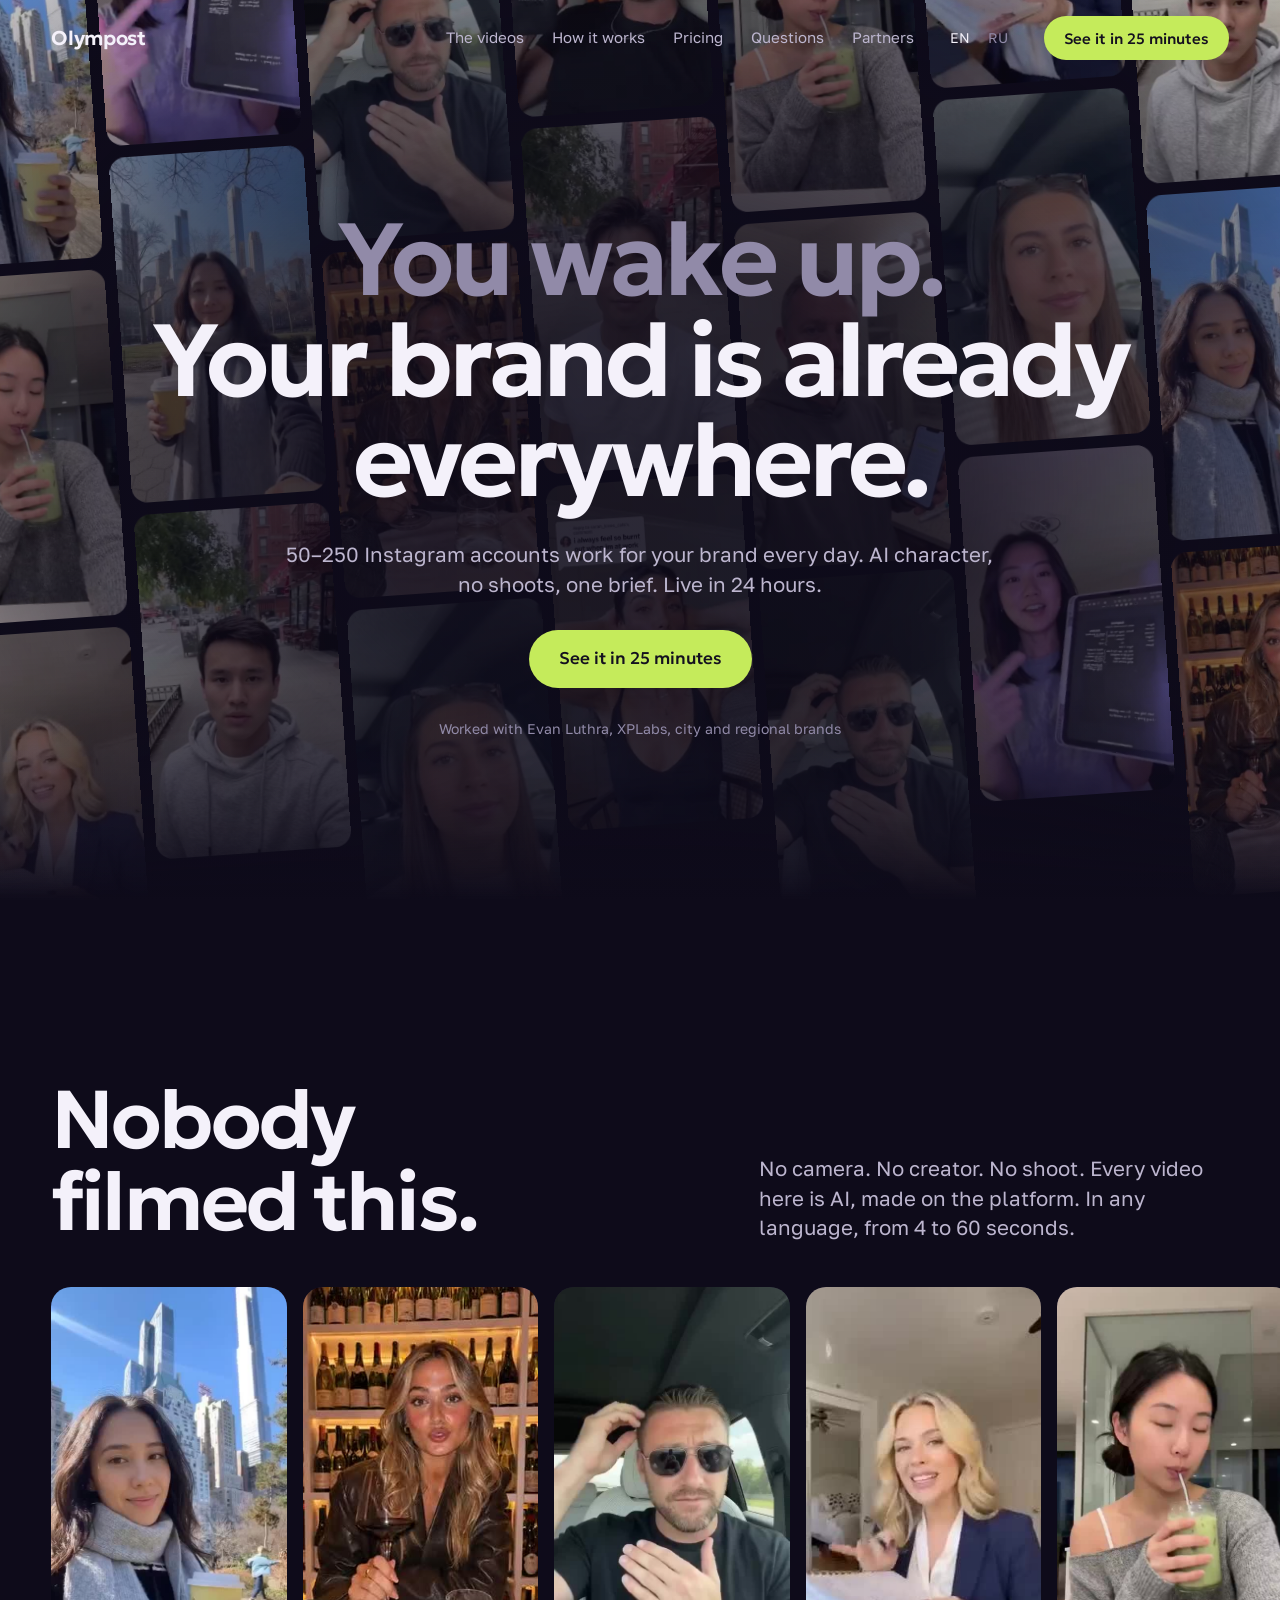
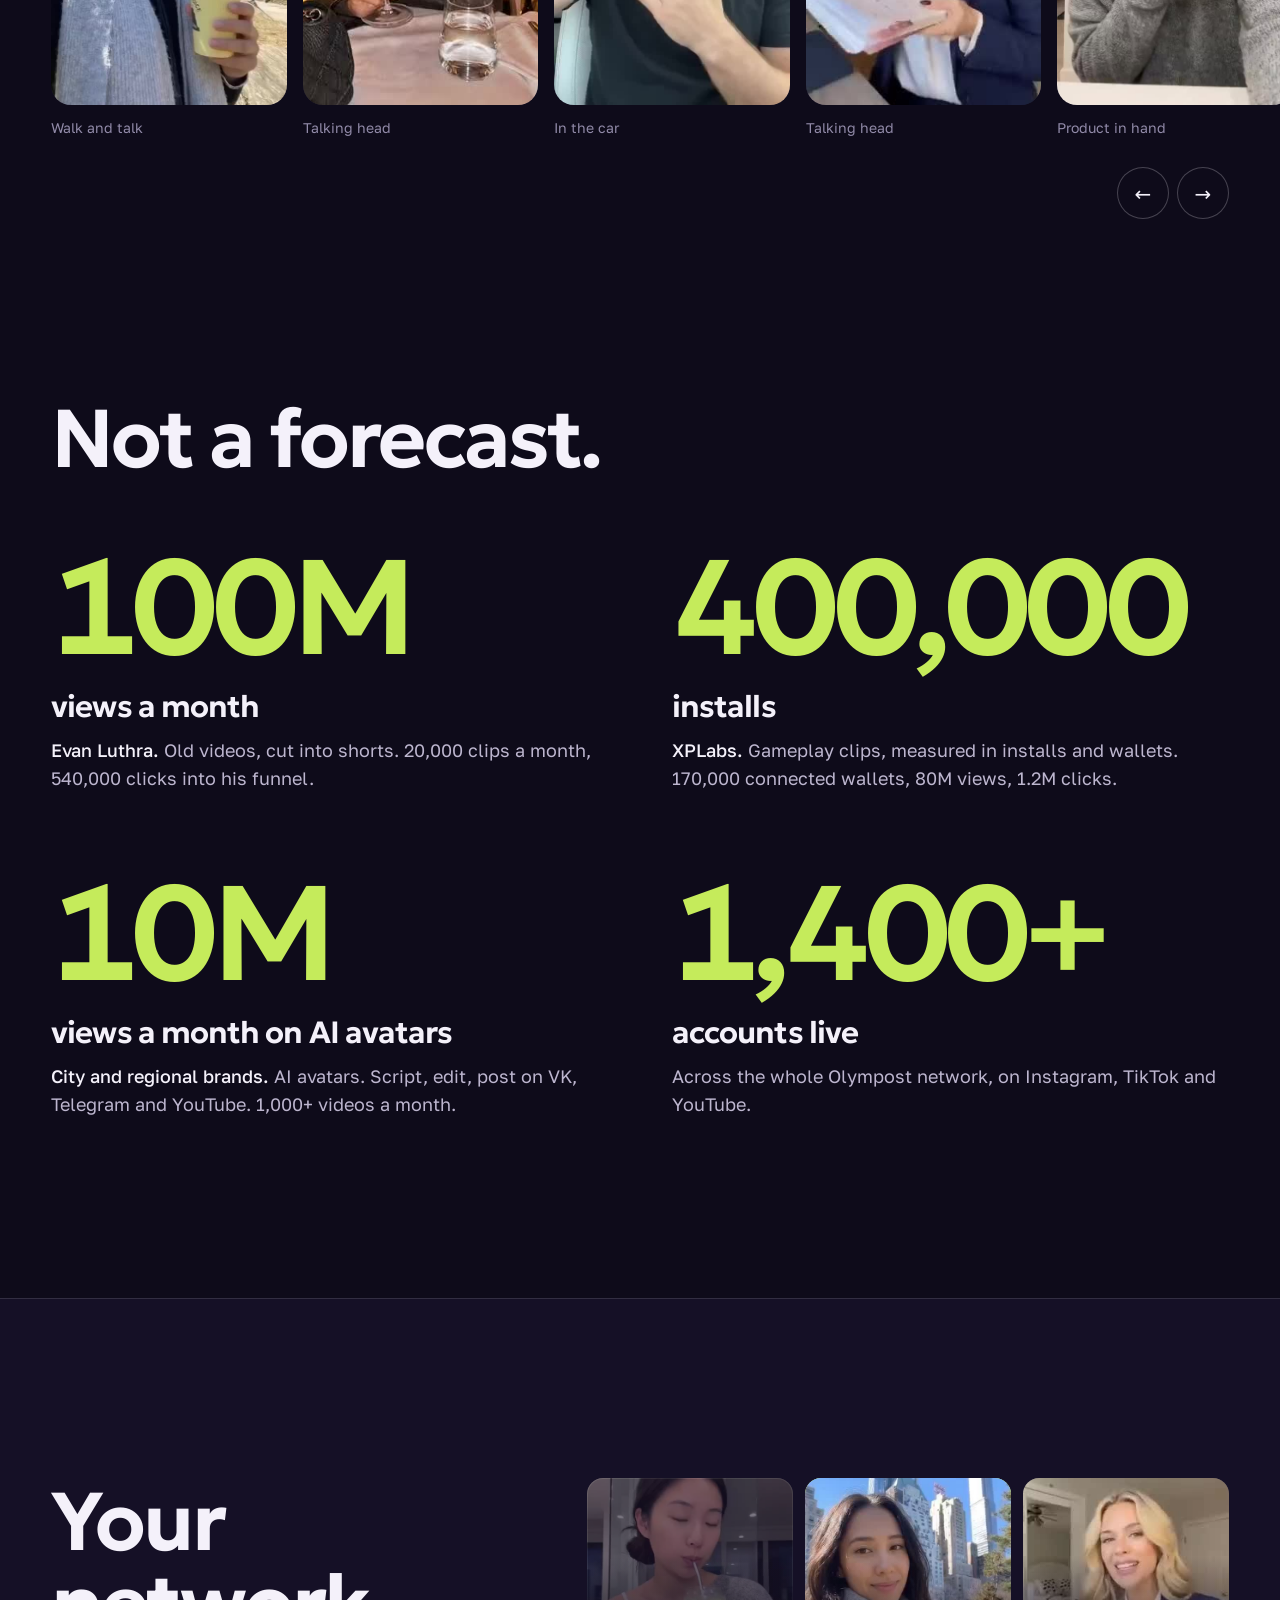
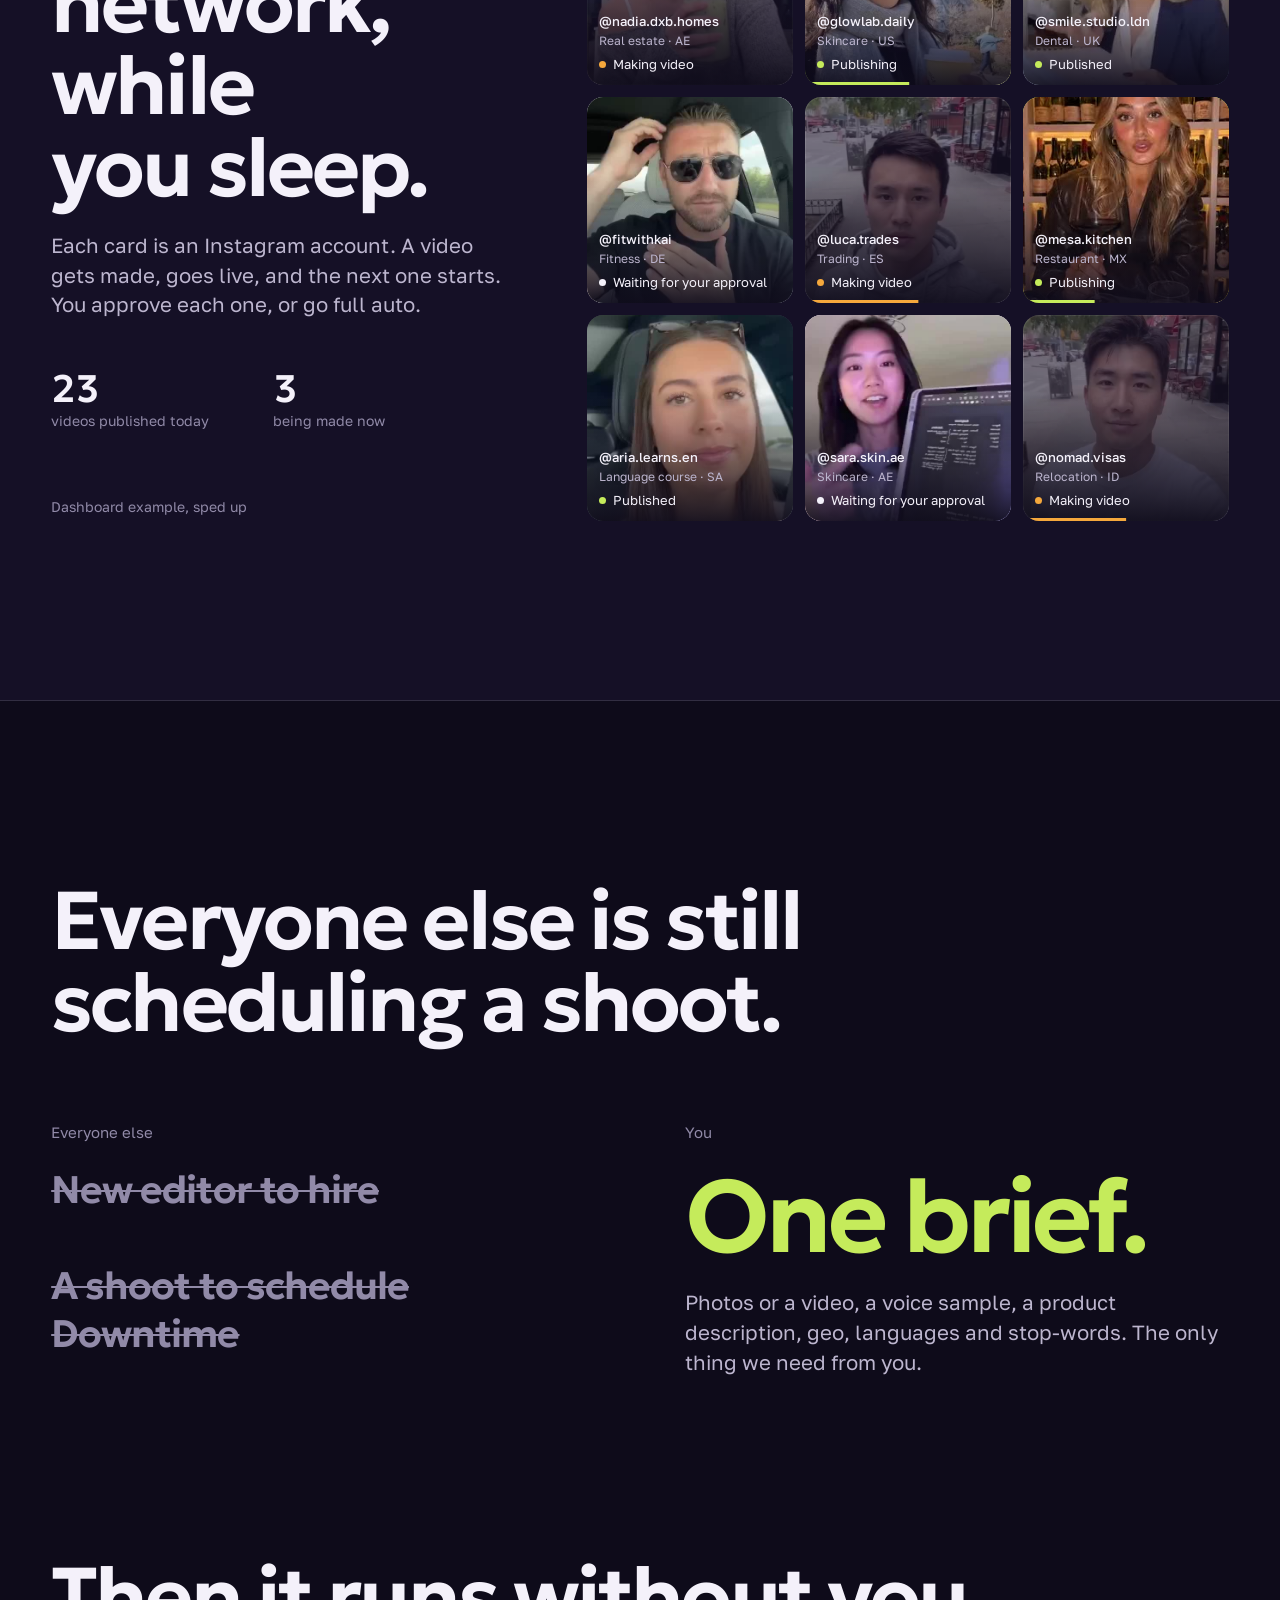
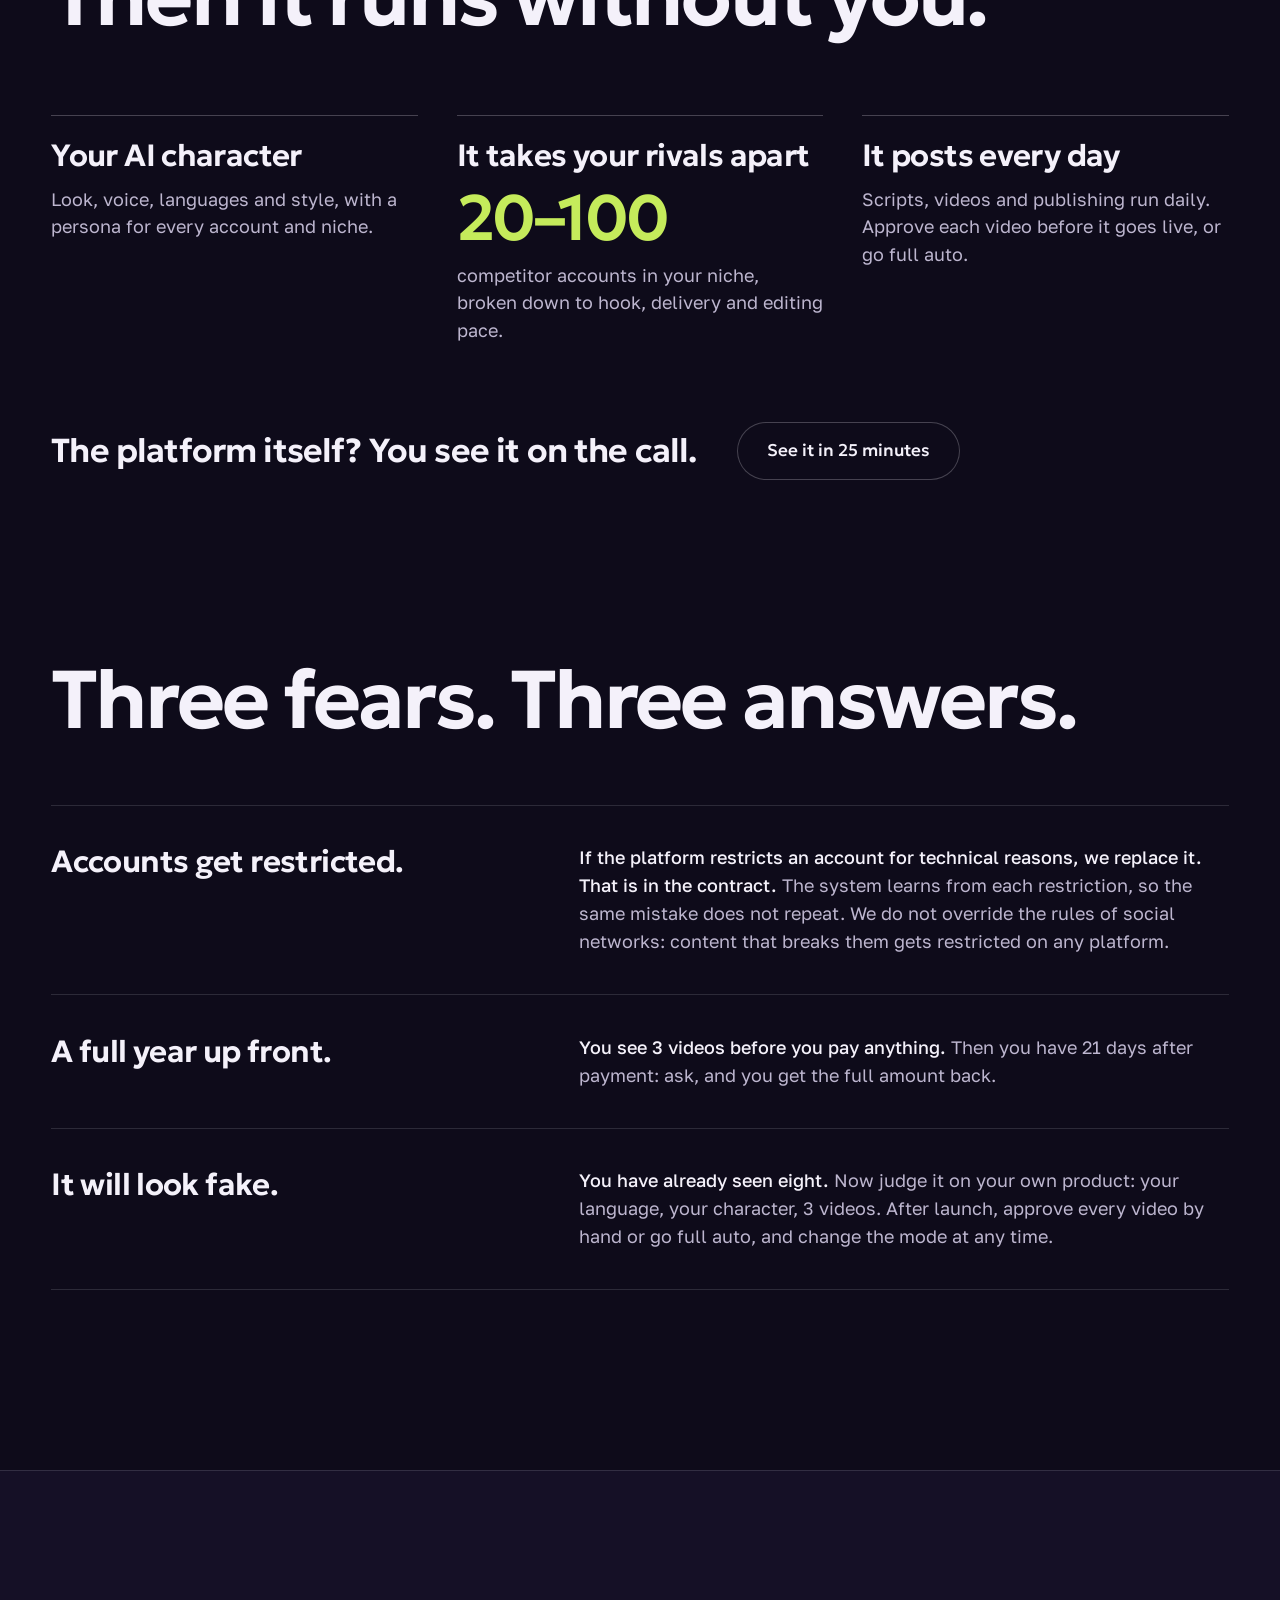
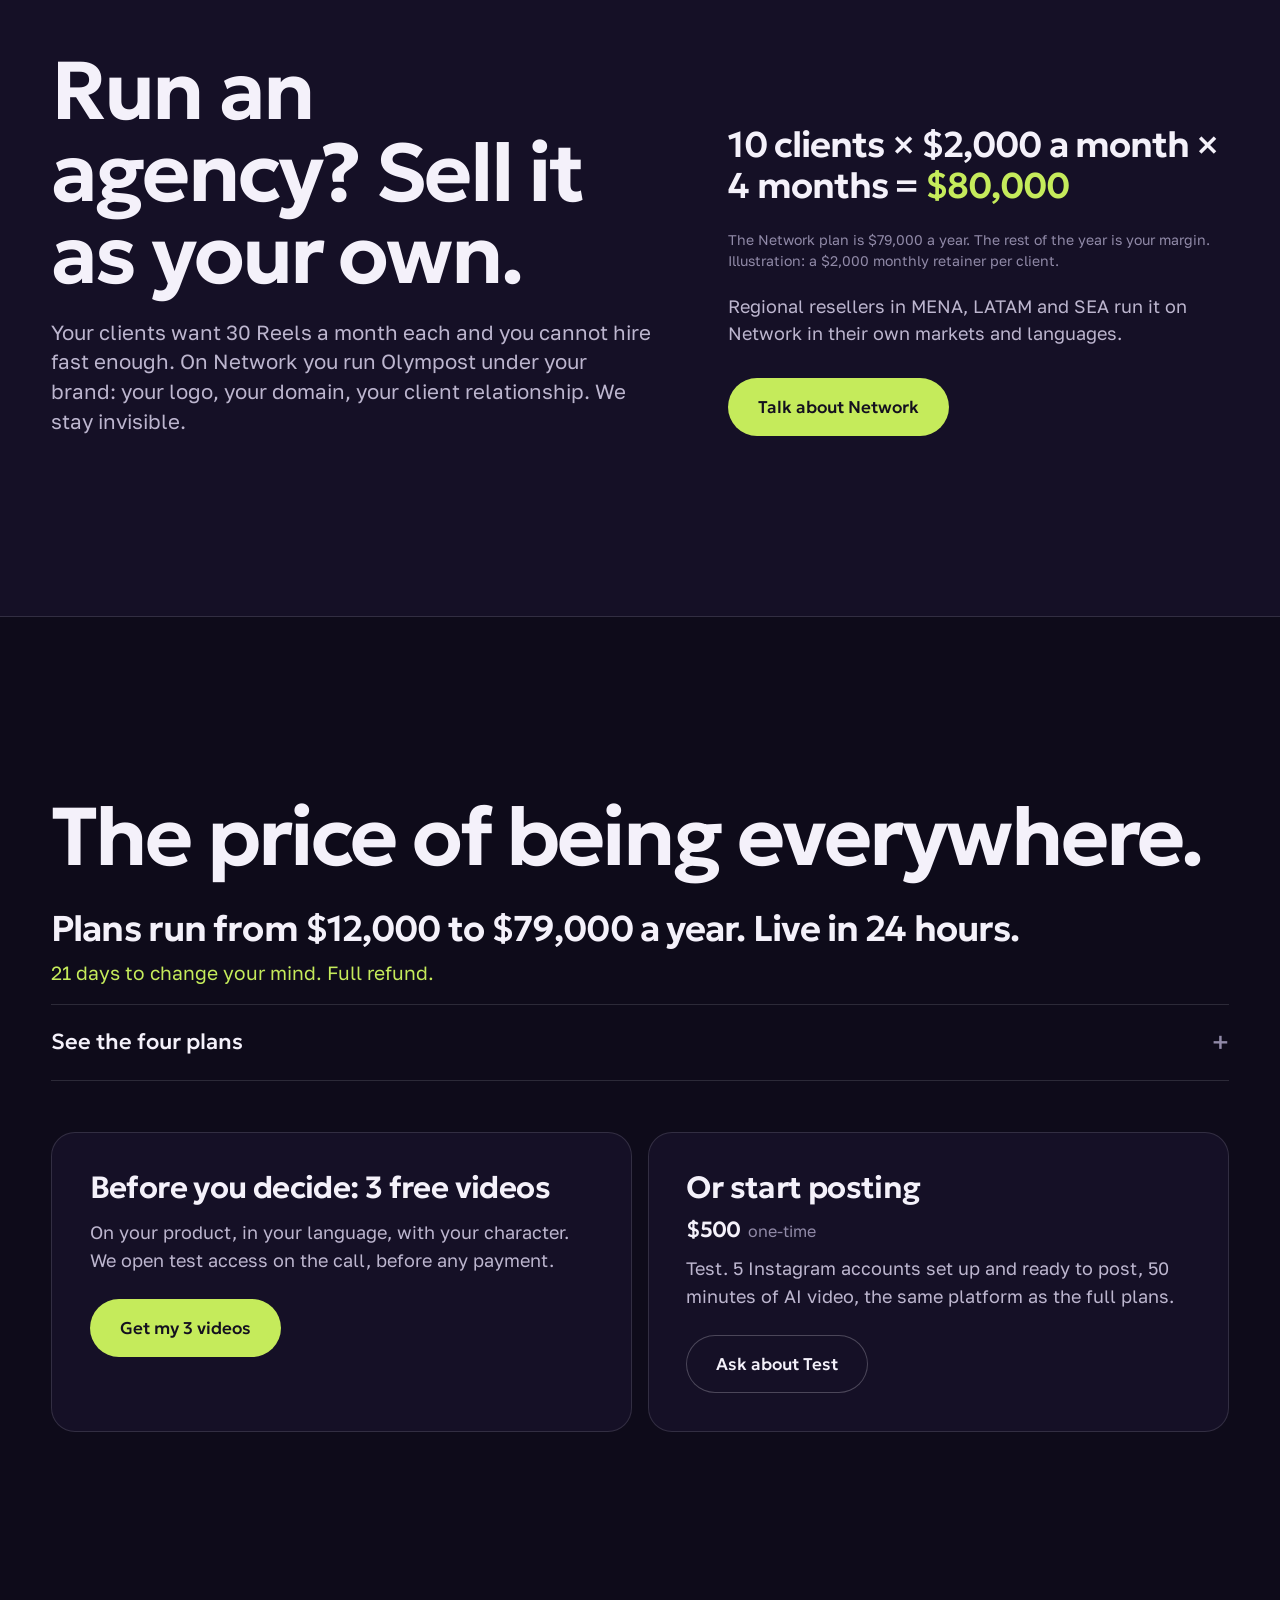
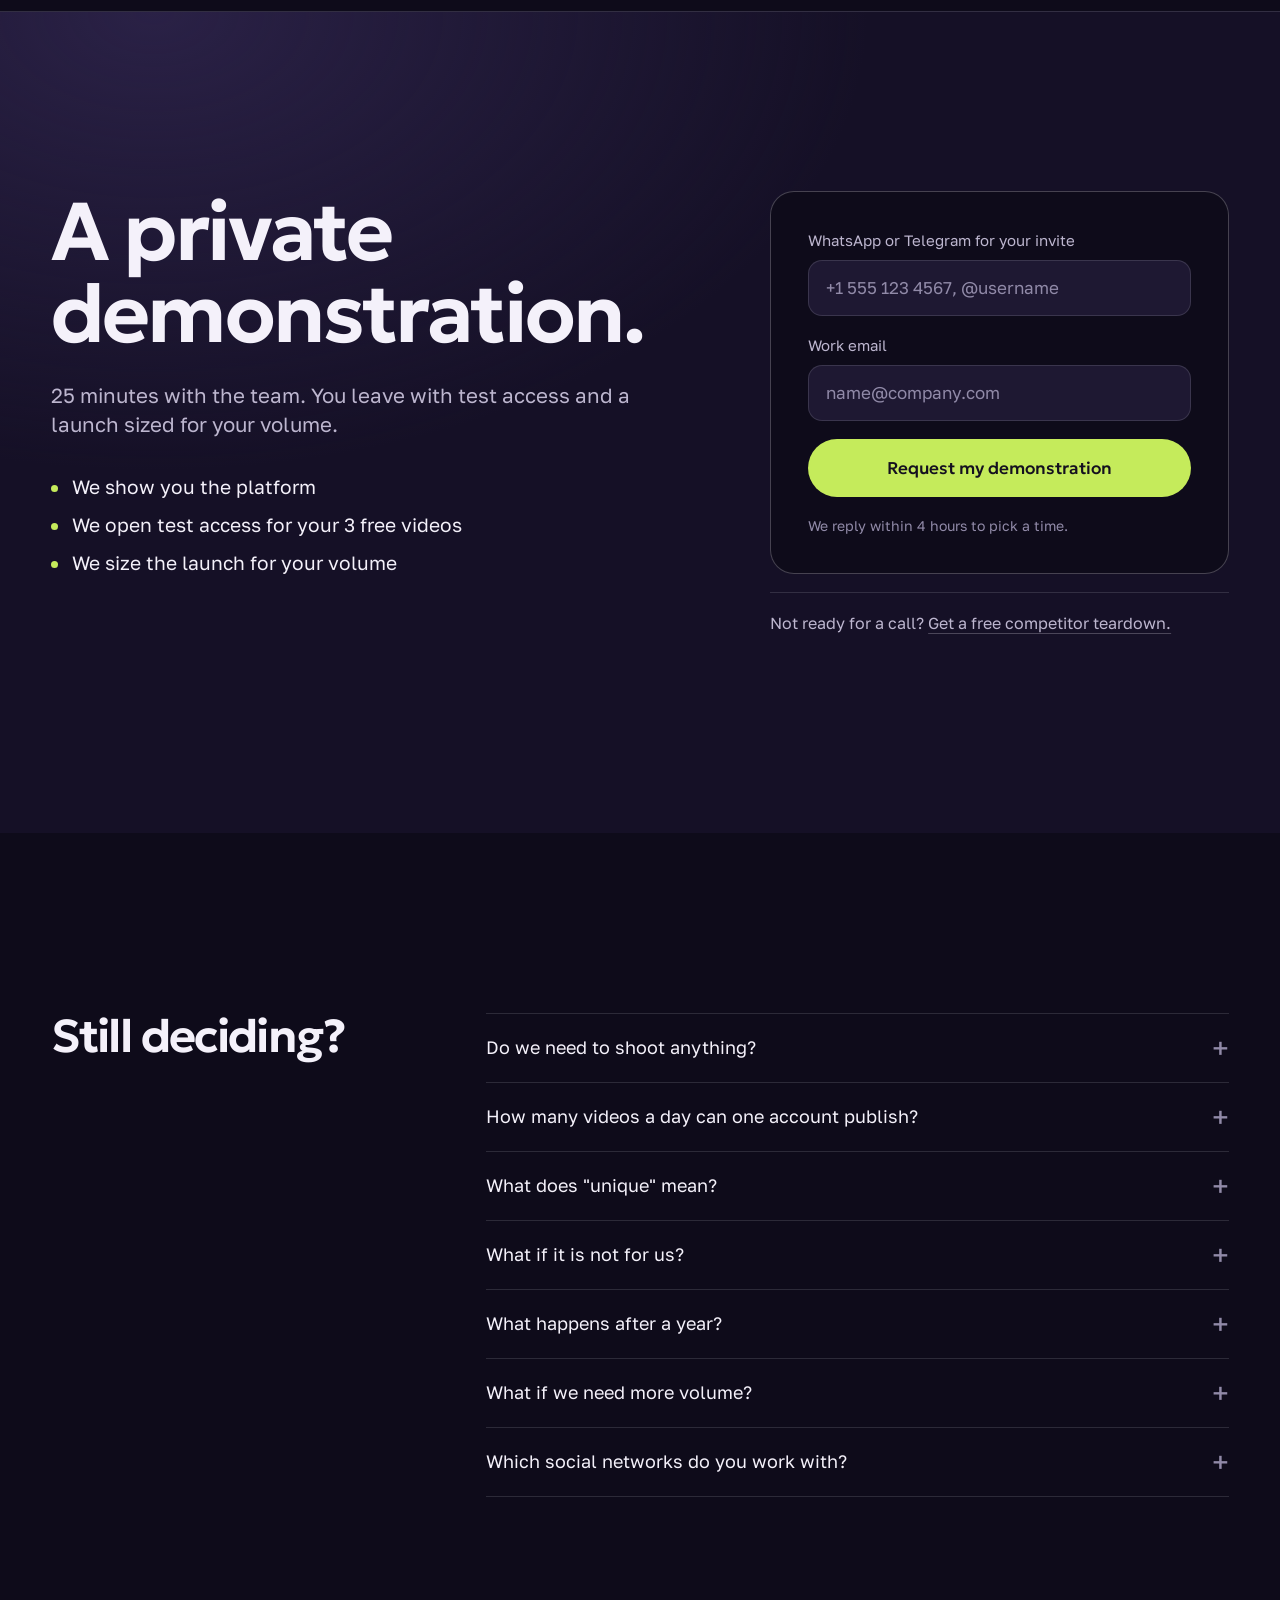
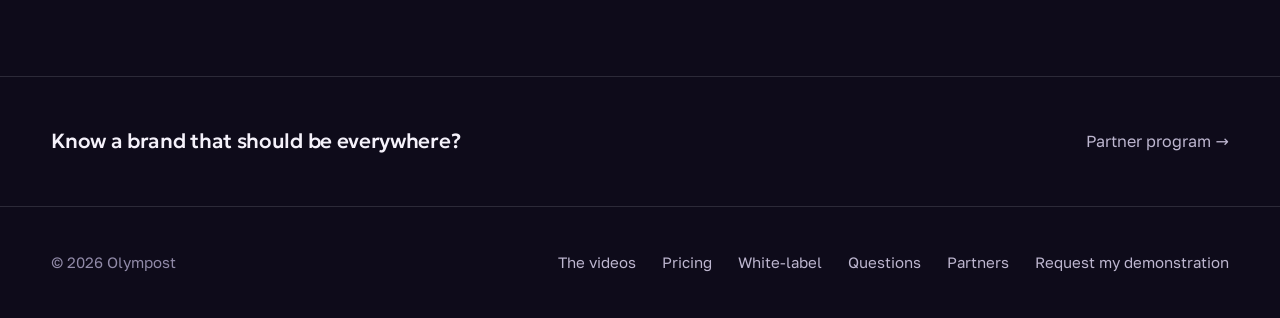
==== index.html @ d6cd6957 "Remove founder block" ====
<!doctype html>
<html lang="en">
<head>
<meta charset="utf-8">
<meta name="viewport" content="width=device-width, initial-scale=1, viewport-fit=cover">
<title>Olympost. Your brand, already everywhere.</title>
<meta name="description" content="50–250 Instagram accounts work for your brand every day. AI character, no shoots, one brief. Live in 24 hours.">
<link rel="canonical" href="https://olympost.co/">
<meta name="theme-color" content="#0E0B1A">
<meta name="color-scheme" content="dark">
<meta name="robots" content="index, follow">
<meta property="og:type" content="website">
<meta property="og:site_name" content="Olympost">
<meta property="og:url" content="https://olympost.co/">
<meta property="og:title" content="You wake up. Your brand is already everywhere.">
<meta property="og:description" content="50–250 Instagram accounts work for your brand every day. AI character, no shoots, one brief. Live in 24 hours.">
<meta property="og:image" content="https://olympost.co/assets/og.jpg">
<meta property="og:image:width" content="1200">
<meta property="og:image:height" content="630">
<meta name="twitter:card" content="summary_large_image">
<meta name="twitter:title" content="You wake up. Your brand is already everywhere.">
<meta name="twitter:description" content="50–250 Instagram accounts work for your brand every day. AI character, no shoots, one brief. Live in 24 hours.">
<meta name="twitter:image" content="https://olympost.co/assets/og.jpg">
<link rel="icon" href="[data-uri]" type="image/svg+xml">
<link rel="preload" href="assets/fonts/geologica-600-lat.woff2" as="font" type="font/woff2" crossorigin>
<link rel="preload" href="assets/fonts/golos-400-lat.woff2" as="font" type="font/woff2" crossorigin>
<link rel="stylesheet" href="assets/css/fonts.css">
<link rel="stylesheet" href="assets/css/site.css">
<link rel="preload" as="image" href="assets/videos/g10.jpg" media="(max-width:700px)">
<link rel="preload" as="image" href="assets/videos/g03.jpg" media="(max-width:700px)">
<link rel="preload" as="image" href="assets/videos/r8.jpg" media="(max-width:700px)">
<link rel="preload" as="image" href="assets/videos/r1.jpg" media="(max-width:700px)">
<link rel="preload" as="image" href="assets/videos/g11.jpg" media="(max-width:700px)">
<link rel="preload" as="image" href="assets/videos/g07.jpg" media="(max-width:700px)">
<script>document.documentElement.classList.add('js');</script>
<script type="application/ld+json">{"@context":"https://schema.org","@graph":[{"@type":"Organization","@id":"https://olympost.co/#org","name":"Olympost","url":"https://olympost.co/"},{"@type":"WebSite","url":"https://olympost.co/","name":"Olympost","inLanguage":["en","ru"],"publisher":{"@id":"https://olympost.co/#org"}}]}</script>
</head>
<body id="top">
<a class="skip" href="#main" data-t="skip">Skip to content</a>

<header class="top">
  <div class="top-in">
    <a class="logo" href="#top">Olympost</a>
    <nav class="nav" id="nav" aria-label="Main">
      <a href="#videos" data-t="n1">The videos</a>
      <a href="#how" data-t="n2">How it works</a>
      <a href="#pricing" data-t="n3">Pricing</a>
      <a href="#faq" data-t="n4">Questions</a>
      <a href="partners/" data-t="n5">Partners</a>
    </nav>
    <div class="lang" role="group" aria-label="Language">
      <button type="button" data-lang="en" aria-pressed="true">EN</button>
      <button type="button" data-lang="ru" aria-pressed="false">RU</button>
    </div>
    <a class="btn btn-sm" href="#book" data-t="cta">See it in 25 minutes</a>
    <button class="burger" type="button" aria-label="Menu" aria-controls="nav" aria-expanded="false">≡</button>
  </div>
</header>

<main id="main">

<!-- 1. MORNING -->
<section class="hero" aria-labelledby="h-hero">
  <div class="wall" id="wall" aria-hidden="true"></div>
  <div class="veil"></div>
  <div class="hero-in">
    <h1 id="h-hero" data-t="h1"><em>You wake up.</em><br>Your brand is already everywhere.</h1>
    <p class="lead" data-t="h2">50–250 Instagram accounts work for your brand every day. AI character, <span class="nb">no shoots</span>, one brief. Live in 24 hours.</p>
    <a class="btn" href="#book" data-t="cta2">See it in 25 minutes</a>
    <p class="fine" data-t="h3">Worked with Evan Luthra, XPLabs, city and regional brands</p>
  </div>
</section>

<!-- 2. NOBODY FILMED THIS -->
<section class="sec sec-videos" id="videos" aria-labelledby="h-vid">
  <div class="wrap show-head">
    <h2 id="h-vid" class="rv" data-t="v1">Nobody filmed this.</h2>
    <p class="lead rv" data-t="v2">No camera. No creator. No shoot. Every video here is AI, made on the platform. In any language, from 4 to 60 seconds.</p>
  </div>
  <div class="reel" tabindex="0" role="group" aria-label="Example videos">
    <figure><div data-reel="g10"></div><figcaption data-t="f1">Walk and talk</figcaption></figure>
    <figure><div data-reel="r1"></div><figcaption data-t="f2">Talking head</figcaption></figure>
    <figure><div data-reel="g09"></div><figcaption data-t="f3">In the car</figcaption></figure>
    <figure><div data-reel="r8"></div><figcaption data-t="f4">Talking head</figcaption></figure>
    <figure><div data-reel="g03"></div><figcaption data-t="f5">Product in hand</figcaption></figure>
    <figure><div data-reel="g11"></div><figcaption data-t="f6">Walk and talk</figcaption></figure>
    <figure><div data-reel="g08"></div><figcaption data-t="f7">Street talk</figcaption></figure>
    <figure><div data-reel="r2"></div><figcaption data-t="f8">Comment reply</figcaption></figure>
  </div>
  <div class="wrap reel-nav" aria-hidden="true">
    <button type="button" data-reel-go="-1" tabindex="-1">←</button>
    <button type="button" data-reel-go="1" tabindex="-1">→</button>
  </div>
</section>

<!-- 3. SCALE -->
<section class="sec sec-mid" id="results" aria-labelledby="h-res">
  <div class="wrap">
    <h2 id="h-res" class="rv" data-t="r0">Not a forecast.</h2>
    <div class="nums">
      <div class="rv">
        <div class="num-big" data-count="100" data-suf="M" data-suf-ru=" млн">100M</div>
        <div class="num-label" data-t="r1">views a month</div>
        <p class="num-text" data-t="r2"><b>Evan Luthra.</b> Old videos, cut into shorts. 20,000 clips a month, 540,000 clicks into his funnel.</p>
      </div>
      <div class="rv">
        <div class="num-big" data-count="400000">400,000</div>
        <div class="num-label" data-t="r3">installs</div>
        <p class="num-text" data-t="r4"><b>XPLabs.</b> Gameplay clips, measured in installs and wallets. 170,000 connected wallets, 80M views, 1.2M clicks.</p>
      </div>
      <div class="rv">
        <div class="num-big" data-count="10" data-suf="M" data-suf-ru=" млн">10M</div>
        <div class="num-label" data-t="r7">views a month on AI avatars</div>
        <p class="num-text" data-t="r8"><b>City and regional brands.</b> AI avatars. Script, edit, post on VK, Telegram and YouTube. 1,000+ videos a month.</p>
      </div>
      <div class="rv">
        <div class="num-big" data-count="1400" data-suf="+" data-suf-ru="+">1,400+</div>
        <div class="num-label" data-t="r5">accounts live</div>
        <p class="num-text" data-t="r6">Across the whole Olympost network, on Instagram, TikTok and YouTube.</p>
      </div>
    </div>
  </div>
</section>

<!-- 4. THE NETWORK -->
<section class="sec net" aria-labelledby="h-net">
  <div class="wrap">
    <div class="net-g">
    <div class="net-head">
      <h2 id="h-net" class="rv" data-t="w1">Your network, while you sleep.</h2>
      <p class="lead rv" data-t="w2">Each card is an Instagram account. A video gets made, goes live, and the next one starts. You approve each one, or go full auto.</p>
      <div class="net-foot rv">
        <div><b id="net-pub">23</b><span data-t="w3">videos published today</span></div>
        <div><b id="net-make">4</b><span data-t="w4">being made now</span></div>
        <span class="tag" data-t="w5">Dashboard example, sped up</span>
      </div>
    </div>
    <div class="board rv" id="board" aria-label="Dashboard example" role="img"></div>
    </div>
  </div>
</section>

<!-- 5. CONTRAST -->
<section class="sec" aria-labelledby="h-con">
  <div class="wrap">
    <h2 id="h-con" class="rv" data-t="c0">Everyone else is still scheduling a shoot.</h2>
    <div class="versus">
      <div>
        <p class="lab" data-t="c1">Everyone else</p>
        <ul class="old">
          <li class="rv" data-t="c2">New editor to hire</li>
          <li class="rv" data-t="c3">A creator for every brief</li>
          <li class="rv" data-t="c4">A shoot to schedule</li>
          <li class="rv" data-t="c5">Downtime</li>
        </ul>
      </div>
      <div class="rv">
        <p class="lab" data-t="c6">You</p>
        <p class="one" data-t="c7">One brief.</p>
        <p class="lead" data-t="c8">Photos or a video, a voice sample, a product description, geo, languages and stop-words. The only thing we need from you.</p>
      </div>
    </div>
  </div>
</section>

<!-- 6. HOW -->
<section class="sec sec-next" id="how" aria-labelledby="h-how">
  <div class="wrap">
    <h2 id="h-how" class="rv" data-t="m0">Then it runs without you.</h2>
    <ol class="moves">
      <li class="rv"><h3 data-t="m1">Your AI character</h3><p data-t="m2">Look, voice, languages and style, with a persona for every account and niche.</p></li>
      <li class="rv mv-big"><span class="k-big">20–100</span><h3 data-t="m3">It takes your rivals apart</h3><p data-t="m4">competitor accounts in your niche, broken down to hook, delivery and editing pace.</p></li>
      <li class="rv"><h3 data-t="m5">It posts every day</h3><p data-t="m6">Scripts, videos and publishing run daily. Approve each video before it goes live, or go full auto.</p></li>
    </ol>
    <div class="intrigue rv">
      <p data-t="m7">The platform itself? You see it on the call.</p>
      <a class="btn btn-ghost" href="#book" data-t="cta3">See it in 25 minutes</a>
    </div>
  </div>
</section>

<!-- 7. FEARS -->
<section class="sec sec-next" aria-labelledby="h-fear">
  <div class="wrap">
    <h2 id="h-fear" class="rv" data-t="k0">Three fears. Three answers.</h2>
    <ul class="fears">
      <li class="rv"><h3 data-t="k1">Accounts get restricted.</h3><p data-t="k2"><b>If the platform restricts an account for technical reasons, we replace it. That is in the contract.</b> The system learns from each restriction, so the same mistake does not repeat. We do not override the rules of social networks: content that breaks them gets restricted on any platform.</p></li>
      <li class="rv"><h3 data-t="k3">A full year up front.</h3><p data-t="k4"><b>You see 3 videos before you pay anything.</b> Then you have 21 days after payment: ask, and you get the full amount back.</p></li>
      <li class="rv"><h3 data-t="k5">It will look fake.</h3><p data-t="k6"><b>You have already seen eight.</b> Now judge it on your own product: your language, your character, 3 videos. After launch, approve every video by hand or go full auto, and change the mode at any time.</p></li>
    </ul>
  </div>
</section>

<!-- AGENCIES -->
<section class="sec agency" id="white-label" aria-labelledby="h-ag">
  <div class="wrap agency-g">
    <div>
      <h2 id="h-ag" class="rv" data-t="a0">Run an agency? Sell it as your own.</h2>
      <p class="lead rv" data-t="a1">Your clients want 30 Reels a month each and you cannot hire fast enough. On Network you run Olympost under your brand: your logo, your domain, your client relationship. We stay invisible.</p>
    </div>
    <div class="sum rv">
      <p class="eq" data-t="a2">10 clients × $2,000 a month × 4 months = <b>$80,000</b></p>
      <p class="fine" data-t="a3">The Network plan is $79,000 a year. The rest of the year is your margin. Illustration: a $2,000 monthly retainer per client.</p>
      <p class="ag-note" data-t="a4">Regional resellers in MENA, LATAM and SEA run it on Network in their own markets and languages.</p>
      <a class="btn" href="#book" data-interest="network" data-t="a5">Talk about Network</a>
    </div>
  </div>
</section>

<!-- 8. PRICE -->
<section class="sec" id="pricing" aria-labelledby="h-price">
  <div class="wrap">
    <div class="price-head">
      <h2 id="h-price" class="rv" data-t="p0">The price of being everywhere.</h2>
    </div>
<p class="plans-line rv" data-t="p9">Plans run from $12,000 to $79,000 a year. Live in 24 hours.</p>
<p class="plans-refund rv" data-t="p9r">21 days to change your mind. Full refund.</p>
    <details class="more">
      <summary data-t="p10">See the four plans</summary>
      <div>
        <div class="plan">
          <h3>Managed</h3>
          <p class="p" data-t="pa1">$24,000<small>a year · renewal $22,000</small></p>
          <p data-t="pa2"><b>50 Instagram accounts, 1,500 videos a month.</b> Everything included: setup, daily posting, monitoring, infrastructure and a monthly report.</p>
        </div>
        <div class="plan">
          <h3>Growth</h3>
          <p class="p" data-t="pb1">$45,000<small>a year · renewal $41,000</small></p>
          <p data-t="pb2"><b>120 Instagram accounts, 3,600 videos a month.</b> Everything in Managed, with a dedicated account manager.</p>
        </div>
        <div class="plan">
          <h3>Network</h3>
          <p class="p" data-t="pc1">$79,000<small>a year · renewal $72,000</small></p>
          <p data-t="pc2"><b>250 Instagram accounts, 7,500 videos a month.</b> Everything in Growth, with a personal manager, priority in the generation queue, a quarterly strategy session and white-label rights.</p>
        </div>
        <div class="plan">
          <h3>License</h3>
          <p class="p" data-t="pd1">$12,000<small>a year · renewal $10,000</small></p>
          <p data-t="pd2"><b>Run it yourself.</b> Full platform, character, pipeline, prompts, training and updates, from 10 accounts, for your own brands only. Infrastructure and generation are paid directly, on your own accounts.</p>
        </div>
        <div class="plans-note">
          <p class="fine" data-t="pe1">Annual plans. Activation within 24 hours. Above the plan: $35 per account a month, $1.80 per extra unique video, $0.35 per extra variant. TikTok $4 and YouTube $7 per account a month.</p>
          <p class="fine" data-t="pe2">Need a different volume or platform mix? We set individual terms on the call.</p>
        </div>
      </div>
    </details>
    <div class="entries">
      <div class="entry rv">
        <h3 data-t="p1">Before you decide: 3 free videos</h3>
        <p data-t="p3">On your product, in your language, with your character. We open test access on the call, before any payment.</p>
        <a class="btn" href="#book" data-interest="videos" data-t="p4">Get my 3 videos</a>
      </div>
      <div class="entry rv">
        <h3 data-t="p5">Or start posting</h3>
        <p class="amt" data-t="p6">$500<small>one-time</small></p>
        <p data-t="p7">Test. 5 Instagram accounts set up and ready to post, 50 minutes of AI video, the same platform as the full plans.</p>
        <a class="btn btn-ghost" href="#book" data-interest="test" data-t="p8">Ask about Test</a>
      </div>
    </div>
    
  </div>
</section>

<!-- 9. INVITATION -->
<section class="sec invite" id="book" aria-labelledby="h-book" data-book>
  <div class="wrap invite-g">
    <div class="invite-l">
      <h2 id="h-book" class="rv" data-t="b0">A private demonstration.</h2>
      <p class="lead rv" data-t="b1">25 minutes with the team. You leave with test access and a launch sized for your volume.</p>
      <ul class="promise rv">
        <li data-t="b2">We show you the platform</li>
        <li data-t="b3">We open test access for your 3 free videos</li>
        <li data-t="b4">We size the launch for your volume</li>
      </ul>
    </div>
    <div class="rv">
      <form class="card-f" id="book-form" novalidate>
        <p class="interest" id="bk-interest" hidden></p>
        <div class="fld">
          <label for="bk-contact" data-t="b5">WhatsApp or Telegram for your invite</label>
          <input id="bk-contact" name="contact" type="text" autocomplete="tel" placeholder="+1 555 123 4567, @username" data-tp="b6" aria-describedby="bk-contact-err">
          <span class="err" id="bk-contact-err" hidden data-t="b7">Enter a WhatsApp number with the country code, or a Telegram @username.</span>
        </div>
        <div class="fld">
          <label for="bk-email" data-t="b8">Work email</label>
          <input id="bk-email" name="email" type="email" autocomplete="email" placeholder="name@company.com" aria-describedby="bk-email-err">
          <span class="err" id="bk-email-err" hidden data-t="b9">Enter an email like name@company.com.</span>
        </div>
        <div class="hp" aria-hidden="true"><label for="bk-web">Website</label><input id="bk-web" name="website" type="text" tabindex="-1" autocomplete="off"></div>
        <button class="btn" type="submit" data-t="b10">Request my demonstration</button>
        <p class="fine" data-t="b11">We reply within 4 hours to pick a time.</p>
        <p class="form-msg" role="alert"></p>
      </form>
      <div class="done" id="book-form-done" hidden role="status"><h3></h3><p></p></div>
      <details class="alt">
        <summary data-t="t0">Not ready for a call? <u>Get a free competitor teardown.</u></summary>
        <p data-t="t1">Send one competitor handle. We come back with a PDF: 10 formats that already worked in your niche, broken down by hook, structure and pacing.</p>
        <form id="td-form" novalidate>
          <div class="fld">
            <label for="td-handle" data-t="t2">Competitor on Instagram</label>
            <input id="td-handle" name="handle" type="text" autocomplete="off" placeholder="@competitor" aria-describedby="td-handle-err">
            <span class="err" id="td-handle-err" hidden data-t="t3">Enter one Instagram handle, for example @competitor.</span>
          </div>
          <div class="fld">
            <label for="td-email" data-t="t4">Work email</label>
            <input id="td-email" name="email" type="email" autocomplete="email" placeholder="name@company.com" aria-describedby="td-email-err">
            <span class="err" id="td-email-err" hidden data-t="t5">Enter an email like name@company.com.</span>
          </div>
          <div class="hp" aria-hidden="true"><label for="td-web">Website</label><input id="td-web" name="website" type="text" tabindex="-1" autocomplete="off"></div>
          <button class="btn btn-ghost" type="submit" data-t="t6">Send me the teardown</button>
          <p class="form-msg" role="alert"></p>
        </form>
        <div class="done" id="td-form-done" hidden role="status"><h3></h3><p></p></div>
      </details>
    </div>
  </div>
</section>

<!-- FAQ -->
<section class="sec" id="faq" aria-labelledby="h-faq">
  <div class="wrap faq-g">
    <h2 id="h-faq" data-t="q0">Still deciding?</h2>
    <div class="faq">
      <details class="q"><summary data-t="q1">Do we need to shoot anything?</summary><p data-t="q2">No. Once, you send photos or a video, a voice sample, a product description, geo, languages and stop-words. The character and every video are created on the platform from there.</p></details>
      <details class="q"><summary data-t="q3">How many videos a day can one account publish?</summary><p data-t="q4">As many as you need. We recommend 1–3 per account per day. Plans are sized at one video a day per account: 50 accounts on Managed, 120 on Growth, 250 on Network.</p></details>
      <details class="q"><summary data-t="q5">What does "unique" mean?</summary><p data-t="q6">A unique video is generated from scratch, then re-cut into four variants for different accounts. One unique video becomes five posts. On Managed, 300 of the 1,500 videos a month are unique.</p></details>
      <details class="q"><summary data-t="qr0">What if it is not for us?</summary><p data-t="qr1">You have 21 days after payment. Ask for a refund and you get the full amount back.</p></details>
      <details class="q"><summary data-t="q7">What happens after a year?</summary><p data-t="q8">Renewal costs less because onboarding does not repeat: $10,000 for License, $22,000 for Managed, $41,000 for Growth and $72,000 for Network. If you do not renew a License, your character and settings stay with you; updates and support stop.</p></details>
      <details class="q"><summary data-t="q9">What if we need more volume?</summary><p data-t="q10">Above the plan, an extra account is $35 a month with one video a day included. Or move up a plan. If none of them fits, we put together individual terms.</p></details>
      <details class="q"><summary data-t="q11">Which social networks do you work with?</summary><p data-t="q12">Instagram is the core: plans count Instagram accounts, from setup to daily posting. We also post to TikTok and YouTube, at $4 and $7 per account a month on top of the plan.</p></details>
    </div>
  </div>
</section>

<!-- PARTNERS -->
<section class="strip" id="partners" aria-label="Partners">
  <div class="wrap">
    <a href="partners/">
      <span class="t" data-t="s1">Know a brand that should be everywhere?</span>
      <span class="go" data-t="s2">Partner program →</span>
    </a>
  </div>
</section>
</main>

<footer class="foot">
  <div class="wrap foot-in">
    <span>© 2026 Olympost</span>
    <nav class="foot-nav" aria-label="Footer">
      <a href="#videos" data-t="n1b">The videos</a>
      <a href="#pricing" data-t="n3b">Pricing</a>
      <a href="#white-label" data-t="n6">White-label</a>
      <a href="#faq" data-t="n4b">Questions</a>
      <a href="partners/" data-t="n5b">Partners</a>
      <a href="#book" data-t="n7">Request my demonstration</a>
    </nav>
  </div>
</footer>

<div class="mbar"><a class="btn" href="#book" data-t="cta4">See it in 25 minutes</a></div>

<script type="application/json" id="i18n-ru">{"title":"Olympost. Ваш бренд уже везде.","p":{"b6":"+7 900 123 45 67, @username"},"t":{"skip":"К содержанию","n1":"Видео","n2":"Как это работает","n3":"Цены","n4":"Вопросы","n5":"Партнёрам","cta":"Увидеть за 25 минут","h1":"<em>Вы просыпаетесь.<\/em><br>Ваш бренд уже везде.","h2":"50–250 Instagram-аккаунтов каждый день работают на ваш бренд. <span class=\"nb\">AI-персонаж<\/span>, без съёмок, от вас один бриф. Запуск за 24 часа.","cta2":"Увидеть за 25 минут","h3":"Работали с Evan Luthra, XPLabs, городскими и региональными брендами","v1":"Этого никто не снимал.","v2":"Ни камеры. Ни блогера. Ни съёмки. Каждое видео здесь создано AI на платформе. На любом языке, от 4 до 60 секунд.","f1":"На ходу","f2":"На камеру","f3":"В машине","f4":"На камеру","f5":"Продукт в руке","f6":"На ходу","f7":"На улице","f8":"Ответ на комментарий","r0":"Это не прогноз.","r1":"просмотров в месяц","r2":"<b>Evan Luthra.<\/b> Старые видео, нарезанные на шортсы. 20 000 клипов в месяц, 540 000 переходов в его воронку.","r3":"установок","r4":"<b>XPLabs.<\/b> Клипы из геймплея, считали установки и кошельки. 170 000 подключённых кошельков, 80 млн просмотров, 1,2 млн кликов.","r5":"аккаунтов в работе","r6":"Во всей сети Olympost: в Instagram, TikTok и YouTube.","w1":"Ваша сеть, пока вы спите.","w2":"Каждая карточка — Instagram-аккаунт. Видео создаётся, выходит, начинается следующее. Вы утверждаете каждое или включаете автопилот.","w3":"видео опубликовано сегодня","w4":"создаётся сейчас","w5":"Пример кабинета, ускорено","c0":"Все остальные ещё согласуют съёмку.","c1":"Как у всех","c2":"Новый монтажёр","c3":"Блогер на каждый бриф","c4":"Съёмка по графику","c5":"Простои","c6":"Как у вас","c7":"Один бриф.","c8":"Фото или видео, образец голоса, описание продукта, гео, языки и стоп-слова. Больше от вас ничего не нужно.","m0":"Дальше всё работает без вас.","m1":"Ваш AI-персонаж","m2":"Внешность, голос, языки и стиль, а для каждого аккаунта и ниши своя персона.","m3":"Разбирает конкурентов на части","m4":"аккаунтов конкурентов в вашей нише. У каждого разбираем хук, подачу и темп монтажа.","m5":"Публикует каждый день","m6":"Сценарии, видео и публикации идут ежедневно. Утверждайте каждое видео до выхода или включите полный автопилот.","m7":"Саму платформу покажем на созвоне.","cta3":"Увидеть за 25 минут","k0":"Три страха. Три ответа.","k1":"Аккаунты ограничивают.","k2":"<b>Если платформа ограничила аккаунт по техническим причинам, мы его заменим. Это записано в договоре.<\/b> Система учится на каждом ограничении, чтобы ошибка не повторялась. Правила соцсетей мы не отменяем: контент, который их нарушает, ограничат на любой платформе.","k3":"Оплата за год вперёд.","k4":"<b>Вы видите 3 видео, прежде чем заплатите.<\/b> После оплаты у вас 21 день: попросите, и вернём всю сумму.","k5":"Это будет выглядеть фальшиво.","k6":"<b>Восемь вы уже видели.<\/b> Теперь оцените на своём продукте: ваш язык, ваш персонаж, 3 видео. После запуска утверждайте каждое видео вручную или включите автопилот, режим меняется в любой момент.","a0":"У вас агентство? Продавайте как своё.","a1":"Клиенты хотят по 30 Reels в месяц, а нанимать так быстро не получается. На Network вы ведёте Olympost под своим брендом: ваш логотип, ваш домен, клиент остаётся вашим. Нас никто не увидит.","a2":"10 клиентов × $2 000 в месяц × 4 месяца = <b>$80 000<\/b>","a3":"Тариф Network стоит $79 000 в год. Остаток года — ваша маржа. Иллюстрация: ретейнер $2 000 в месяц с клиента.","p0":"Сколько стоит быть везде.","p1":"Прежде чем решать: 3 бесплатных видео","p3":"На вашем продукте, на вашем языке, с вашим персонажем. Доступ открываем на созвоне, до любой оплаты.","p4":"Получить 3 видео","p5":"Или сразу публикуйте","p6":"$500<small>разово<\/small>","p7":"Test. 5 Instagram-аккаунтов настроены и готовы к публикации, 50 минут AI-видео, та же платформа, что и в полных тарифах.","p8":"Спросить про Test","p9":"Тарифы от $12 000 до $79 000 в год. Запуск за 24 часа.","p9r":"21 день, чтобы передумать. Вернём всю сумму.","p10":"Посмотреть четыре тарифа","pa1":"$24 000<small>в год · продление $22 000<\/small>","pa2":"<b>50 Instagram-аккаунтов, 1 500 видео в месяц.<\/b> Всё включено: настройка, ежедневные публикации, мониторинг, инфраструктура и ежемесячный отчёт.","pb1":"$45 000<small>в год · продление $41 000<\/small>","pb2":"<b>120 Instagram-аккаунтов, 3 600 видео в месяц.<\/b> Всё из Managed и выделенный аккаунт-менеджер.","pc1":"$79 000<small>в год · продление $72 000<\/small>","pc2":"<b>250 Instagram-аккаунтов, 7 500 видео в месяц.<\/b> Всё из Growth, персональный менеджер, приоритет в очереди генерации, стратегическая сессия раз в квартал и право white-label.","pd1":"$12 000<small>в год · продление $10 000<\/small>","pd2":"<b>Ведите сами.<\/b> Вся платформа, персонаж, конвейер, промпты, обучение и обновления, от 10 аккаунтов, только для своих брендов. Инфраструктуру и генерацию оплачиваете напрямую, на своих аккаунтах.","pe1":"Оплата за год. Активация в течение 24 часов. Сверх тарифа: $35 за аккаунт в месяц, $1,80 за дополнительное уникальное видео, $0,35 за дополнительный вариант. TikTok $4 и YouTube $7 за аккаунт в месяц.","pe2":"Нужен другой объём или набор платформ? Индивидуальные условия обсудим на созвоне.","b0":"Закрытая демонстрация.","b1":"25 минут с командой. После них у вас есть тестовый доступ и расчёт запуска под ваш объём.","b2":"Покажем платформу","b3":"Откроем тестовый доступ для ваших 3 бесплатных видео","b4":"Рассчитаем запуск под ваш объём","b5":"WhatsApp или Telegram для приглашения","b7":"Укажите номер WhatsApp с кодом страны или @username в Telegram.","b8":"Рабочая почта","b9":"Укажите почту вида name@company.com.","b10":"Запросить демонстрацию","b11":"Ответим в течение 4 часов, чтобы выбрать время.","t0":"Пока не готовы к созвону? <u>Получите бесплатный разбор конкурента.<\/u>","t1":"Пришлите один аккаунт конкурента. В ответ получите PDF: 10 форматов, которые уже сработали в вашей нише, с разбором хука, структуры и темпа.","t2":"Конкурент в Instagram","t3":"Укажите один аккаунт Instagram, например @competitor.","t4":"Рабочая почта","t5":"Укажите почту вида name@company.com.","t6":"Прислать разбор","qr0":"А если нам не подойдёт?","qr1":"После оплаты у вас 21 день. Попросите о возврате, и мы вернём всю сумму.","q0":"Ещё думаете?","q1":"Нужно ли что-то снимать?","q2":"Нет. Один раз вы присылаете фото или видео, образец голоса, описание продукта, гео, языки и стоп-слова. Персонаж и все видео дальше создаются на платформе.","q3":"Сколько видео в день может публиковать один аккаунт?","q4":"Сколько вам нужно. Мы рекомендуем 1–3 на аккаунт в день. Тарифы рассчитаны на одно видео в день на аккаунт: 50 аккаунтов на Managed, 120 на Growth, 250 на Network.","q5":"Что значит «уникальное» видео?","q6":"Уникальное видео генерируется с нуля, а затем перемонтируется в четыре варианта для разных аккаунтов. Одно уникальное видео даёт пять публикаций. На Managed уникальны 300 из 1 500 видео в месяц.","q7":"Что будет через год?","q8":"Продление дешевле, потому что онбординг не повторяется: $10 000 за License, $22 000 за Managed, $41 000 за Growth и $72 000 за Network. Если не продлить License, персонаж и настройки остаются у вас, а обновления и поддержка прекращаются.","q9":"Что, если нужен больший объём?","q10":"Сверх тарифа дополнительный аккаунт стоит $35 в месяц с одним видео в день. Или перейдите на тариф выше. Если ни один не подходит, обсудим индивидуальные условия.","q11":"С какими соцсетями вы работаете?","q12":"Основа — Instagram: в тарифах считаются Instagram-аккаунты, от настройки до ежедневных публикаций. Также публикуем в TikTok и YouTube: $4 и $7 за аккаунт в месяц сверх тарифа.","s1":"Знаете бренд, который должен быть везде?","s2":"Партнёрская программа →","n1b":"Видео","n3b":"Цены","n6":"White-label","n4b":"Вопросы","n5b":"Партнёрам","n7":"Запросить демонстрацию","cta4":"Увидеть за 25 минут","r7":"просмотров в месяц на AI-аватарах","r8":"<b>Городские и региональные бренды.<\/b> AI-аватары. Сценарий, монтаж, публикация в VK, Telegram и YouTube. 1 000+ видео в месяц.","a4":"Региональные реселлеры в MENA, LATAM и SEA работают так на Network, на своих рынках и языках.","a5":"Обсудить Network"}}</script>
<script src="assets/js/site.js"></script>
</body>
</html>
---- assets/css/fonts.css ----
@font-face{font-family:"Geologica";font-weight:500;font-display:swap;src:url(../fonts/geologica-500-lat.woff2) format("woff2");unicode-range:U+0000-00FF,U+0131,U+0152-0153,U+02BB-02BC,U+02C6,U+02DA,U+02DC,U+0304,U+0308,U+0329,U+2000-206F,U+20AC,U+2122,U+2191,U+2193,U+2212,U+2215,U+FEFF,U+FFFD}
@font-face{font-family:"Geologica";font-weight:500;font-display:swap;src:url(../fonts/geologica-500-cyr.woff2) format("woff2");unicode-range:U+0301,U+0400-045F,U+0490-0491,U+04B0-04B1,U+2116}
@font-face{font-family:"Geologica";font-weight:600;font-display:swap;src:url(../fonts/geologica-600-lat.woff2) format("woff2");unicode-range:U+0000-00FF,U+0131,U+0152-0153,U+02BB-02BC,U+02C6,U+02DA,U+02DC,U+0304,U+0308,U+0329,U+2000-206F,U+20AC,U+2122,U+2191,U+2193,U+2212,U+2215,U+FEFF,U+FFFD}
@font-face{font-family:"Geologica";font-weight:600;font-display:swap;src:url(../fonts/geologica-600-cyr.woff2) format("woff2");unicode-range:U+0301,U+0400-045F,U+0490-0491,U+04B0-04B1,U+2116}
@font-face{font-family:"Golos Text";font-weight:400;font-display:swap;src:url(../fonts/golos-400-lat.woff2) format("woff2");unicode-range:U+0000-00FF,U+0131,U+0152-0153,U+02BB-02BC,U+02C6,U+02DA,U+02DC,U+0304,U+0308,U+0329,U+2000-206F,U+20AC,U+2122,U+2191,U+2193,U+2212,U+2215,U+FEFF,U+FFFD}
@font-face{font-family:"Golos Text";font-weight:400;font-display:swap;src:url(../fonts/golos-400-cyr.woff2) format("woff2");unicode-range:U+0301,U+0400-045F,U+0490-0491,U+04B0-04B1,U+2116}
@font-face{font-family:"Golos Text";font-weight:500;font-display:swap;src:url(../fonts/golos-500-lat.woff2) format("woff2");unicode-range:U+0000-00FF,U+0131,U+0152-0153,U+02BB-02BC,U+02C6,U+02DA,U+02DC,U+0304,U+0308,U+0329,U+2000-206F,U+20AC,U+2122,U+2191,U+2193,U+2212,U+2215,U+FEFF,U+FFFD}
@font-face{font-family:"Golos Text";font-weight:500;font-display:swap;src:url(../fonts/golos-500-cyr.woff2) format("woff2");unicode-range:U+0301,U+0400-045F,U+0490-0491,U+04B0-04B1,U+2116}
@font-face{font-family:"Geologica Fallback";src:local("Arial"),local("Helvetica"),local("Roboto");size-adjust:106%;ascent-override:92%;descent-override:24%}
@font-face{font-family:"Golos Fallback";src:local("Arial"),local("Helvetica"),local("Roboto");size-adjust:102%;ascent-override:96%;descent-override:26%}
---- assets/css/site.css ----
:root{
  --ink:#0E0B1A; --ink-2:#151026; --ink-3:#1E1832;
  --fg:#F4F1FA; --fg-2:#BDB6CF; --fg-3:#918AA8;
  --line:rgba(244,241,250,.13); --line-2:rgba(244,241,250,.24);
  --lime:#C5EB5B; --lime-2:#D6F57A; --lime-ink:#14101F; --amber:#F5A83C; --err:#FF8E7F;
  --display:"Geologica","Geologica Fallback",ui-sans-serif,system-ui,-apple-system,"Segoe UI",sans-serif;
  --body:"Golos Text","Golos Fallback",ui-sans-serif,system-ui,-apple-system,"Segoe UI",sans-serif;
  --gut:clamp(20px,4vw,56px); --max:1320px; --sec:clamp(96px,14vw,200px);
  --ease:cubic-bezier(.2,.7,.2,1);
}
*,*::before,*::after{box-sizing:border-box}
html{scroll-behavior:smooth;scroll-padding-top:88px;-webkit-text-size-adjust:100%;color-scheme:dark}
body{margin:0;background:var(--ink);color:var(--fg);font:400 18px/1.55 var(--body);-webkit-font-smoothing:antialiased;overflow-x:hidden}
h1,h2,h3,p,ul,ol,dl,dd,figure{margin:0;padding:0}
ul,ol{list-style:none}
a{color:inherit}
img,video{display:block;max-width:100%}
summary{cursor:pointer;list-style:none}
summary::-webkit-details-marker{display:none}
:focus-visible{outline:2px solid var(--lime);outline-offset:3px;border-radius:6px}
.skip{position:absolute;left:-999px;top:8px;z-index:60;background:var(--lime);color:var(--lime-ink);padding:10px 16px;border-radius:999px}
.skip:focus{left:12px}
.wrap{width:100%;max-width:var(--max);margin:0 auto;padding:0 var(--gut)}
.sec{padding:var(--sec) 0}
.sec-videos{padding-bottom:calc(var(--sec)*.5)}
.sec-mid{padding-top:calc(var(--sec)*.5)}
.sec-next{padding-top:0}
.h-small{font-size:clamp(28px,3.2vw,44px);letter-spacing:-.03em}

/* type */
h1,h2,h3{font-family:var(--display);font-weight:600;text-wrap:balance}
h1{font-size:clamp(46px,8vw,120px);line-height:.98;letter-spacing:-.04em}
h2{font-size:clamp(40px,6.4vw,92px);line-height:1;letter-spacing:-.035em}
h3{font-size:clamp(24px,2.4vw,32px);line-height:1.15;letter-spacing:-.02em}
h1 em,h2 em{font-style:normal;color:var(--fg-3)}
.lead{color:var(--fg-2);font-size:clamp(18px,1.6vw,23px);line-height:1.45;max-width:36em}
.fine{color:var(--fg-3);font-size:14px;line-height:1.5}

/* buttons */
.btn{display:inline-flex;align-items:center;justify-content:center;gap:10px;min-height:58px;padding:0 30px;border-radius:999px;border:0;background:var(--lime);color:var(--lime-ink);font:500 17px/1 var(--display);text-decoration:none;cursor:pointer;transition:background-color .2s var(--ease),transform .2s var(--ease),box-shadow .3s var(--ease)}
.btn:hover{background:var(--lime-2);transform:translateY(-2px);box-shadow:0 14px 44px rgba(197,235,91,.26)}
.btn:active{transform:none;box-shadow:none}
.btn[disabled]{opacity:.6;cursor:progress;transform:none;box-shadow:none}
.btn-sm{min-height:44px;padding:0 20px;font-size:15px}
.btn-ghost{background:transparent;color:var(--fg);box-shadow:inset 0 0 0 1px var(--line-2)}
.btn-ghost:hover{background:rgba(244,241,250,.07);box-shadow:inset 0 0 0 1px var(--fg-3)}
.link{color:var(--fg);text-decoration:underline;text-decoration-color:var(--line-2);text-underline-offset:5px;transition:text-decoration-color .2s}
.link:hover{text-decoration-color:var(--lime)}

/* header */
.top{position:fixed;z-index:40;top:0;left:0;right:0;transition:background-color .3s,box-shadow .3s}
.top.solid{background:rgba(14,11,26,.82);backdrop-filter:blur(14px);-webkit-backdrop-filter:blur(14px);box-shadow:0 1px 0 var(--line)}
.top-in{display:flex;align-items:center;gap:28px;height:76px;max-width:var(--max);margin:0 auto;padding:0 var(--gut)}
.logo{font:600 20px/1 var(--display);letter-spacing:-.015em;text-decoration:none;margin-right:auto}
.nav{display:flex;gap:28px;font-size:15px}
.nav a{color:var(--fg-2);text-decoration:none;transition:color .2s}
.nav a:hover{color:var(--fg)}
.lang{display:flex;gap:2px;font-size:14px}
.lang button{all:unset;cursor:pointer;min-width:36px;height:36px;text-align:center;border-radius:999px;color:var(--fg-3);transition:color .2s}
.lang button:hover{color:var(--fg)}
.lang button[aria-pressed=true]{color:var(--fg)}
.lang button:focus-visible{outline:2px solid var(--lime)}
.burger{all:unset;display:none;cursor:pointer;width:44px;height:44px;text-align:center;font-size:22px;line-height:44px}
.burger:focus-visible{outline:2px solid var(--lime);border-radius:8px}
@media (max-width:980px){
  .nav{display:none;position:absolute;top:100%;left:0;right:0;flex-direction:column;gap:0;padding:6px var(--gut) 18px;background:rgba(14,11,26,.97)}
  .nav.open{display:flex}
  .nav a{padding:14px 0;font-size:18px;border-bottom:1px solid var(--line)}
  .burger{display:block}
  .top-in{gap:8px;height:64px}
  .top .btn-sm{display:none}
}

/* hero */
.hero{position:relative;min-height:100vh;min-height:100svh;display:flex;overflow:hidden;isolation:isolate}
.wall{position:absolute;z-index:-2;inset:-14% -6%;display:grid;grid-template-columns:repeat(7,1fr);gap:12px;transform:rotate(-4deg)}
.wall-col{display:grid;gap:12px;align-content:start;animation:drift 46s ease-in-out infinite alternate;will-change:transform}
.wall-col:nth-child(even){margin-top:-110px;animation-direction:alternate-reverse}
.tile{position:relative;aspect-ratio:9/16;border-radius:16px;overflow:hidden;background:var(--ink-3)}
.tile img,.tile video{position:absolute;inset:0;width:100%;height:100%;object-fit:cover}
@keyframes drift{from{transform:translateY(-3%)}to{transform:translateY(3%)}}
.veil{position:absolute;z-index:-1;inset:0;background:radial-gradient(72% 78% at 50% 54%,rgba(14,11,26,.88) 30%,rgba(14,11,26,.6) 66%,rgba(14,11,26,.22) 100%),linear-gradient(0deg,var(--ink) 0,transparent 24%)}
.hero-in{margin:auto;display:flex;flex-direction:column;align-items:center;text-align:center;gap:clamp(20px,2.4vw,30px);padding:96px var(--gut) 48px}
.hero .fine{max-width:34em;text-wrap:balance}
.nb{white-space:nowrap}
.hero .fine a{color:var(--fg-2)}
@media (max-width:700px){
  .wall{grid-template-columns:repeat(3,1fr);inset:-5% -24%}
  .wall-col:nth-child(n+4){display:none}
  .veil{background:linear-gradient(0deg,var(--ink) 38%,rgba(14,11,26,.88) 60%,rgba(14,11,26,.12) 100%)}
  .hero-in{margin:auto 0 0;align-items:flex-start;text-align:left;padding:96px var(--gut) 34px}
}

/* showcase */
.show-head{display:grid;grid-template-columns:minmax(0,7fr) minmax(0,5fr);gap:22px clamp(24px,4vw,60px);align-items:end;margin-bottom:clamp(32px,3.4vw,48px)}
@media (max-width:860px){.show-head{grid-template-columns:1fr}}
[data-reel]{aspect-ratio:9/16;border-radius:16px;background:var(--ink-3)}
.reel{display:flex;gap:16px;overflow-x:auto;scroll-snap-type:x proximity;padding:0 max(var(--gut),calc((100vw - var(--max))/2 + var(--gut))) 18px;scrollbar-width:none;-ms-overflow-style:none}
.reel::-webkit-scrollbar{display:none}
.reel figure{flex:0 0 clamp(216px,18.4vw,268px);scroll-snap-align:center}
.reel .tile{border-radius:20px}
.reel figcaption{margin-top:12px;color:var(--fg-3);font-size:14px}
.reel-nav{display:flex;gap:8px;justify-content:flex-end;margin-top:10px}
.reel-nav button{all:unset;cursor:pointer;width:52px;height:52px;border-radius:50%;text-align:center;line-height:52px;font-size:20px;color:var(--fg);box-shadow:inset 0 0 0 1px var(--line-2);transition:background-color .2s,box-shadow .2s}
.reel-nav button:hover{background:rgba(244,241,250,.08);box-shadow:inset 0 0 0 1px var(--fg-3)}
@media (hover:none){.reel-nav{display:none}}

/* numbers */
.nums{display:grid;grid-template-columns:1fr 1fr;gap:clamp(48px,6vw,90px) clamp(32px,5vw,80px);margin-top:clamp(40px,5vw,72px)}
@media (max-width:760px){.nums{grid-template-columns:1fr}}
.num-big{font:600 clamp(60px,10.5vw,158px)/.95 var(--display);letter-spacing:-.05em;color:var(--lime);font-variant-numeric:tabular-nums}
.num-label{font:600 clamp(22px,2.4vw,34px)/1.1 var(--display);letter-spacing:-.03em;margin-top:clamp(10px,1.4vw,20px)}
.num-text{color:var(--fg-2);margin-top:14px;max-width:34em}
.num-text b{color:var(--fg);font-weight:500}

/* network */
.net{background:var(--ink-2);border-top:1px solid var(--line);border-bottom:1px solid var(--line)}
.net-g{display:grid;grid-template-columns:minmax(0,5fr) minmax(0,7fr);gap:clamp(40px,6vw,90px);align-items:center}
.net-head{display:grid;gap:22px}
.board{display:grid;grid-template-columns:repeat(3,1fr);gap:12px}
.acct{position:relative;aspect-ratio:1;border-radius:16px;overflow:hidden;background:var(--ink-3);box-shadow:inset 0 0 0 1px var(--line);transition:box-shadow .5s var(--ease)}
.acct img{position:absolute;inset:0;width:100%;height:100%;object-fit:cover;transition:opacity .9s var(--ease),filter .9s var(--ease)}
.acct[data-s=make] img{opacity:.42}
.acct[data-s=approve]{box-shadow:inset 0 0 0 2px var(--fg)}
.acct[data-s=pub]{box-shadow:inset 0 0 0 2px var(--lime)}
.acct::after{content:"";position:absolute;inset:0;background:linear-gradient(0deg,rgba(14,11,26,.92),transparent 62%)}
.acct-b{position:absolute;z-index:2;left:12px;right:12px;bottom:12px;display:grid;gap:3px;font-size:13px;line-height:1.3}
.acct-h{font-weight:500;white-space:nowrap;overflow:hidden;text-overflow:ellipsis}
.acct-n{color:var(--fg-2);font-size:12px;white-space:nowrap;overflow:hidden;text-overflow:ellipsis}
.acct-s{display:flex;align-items:center;gap:7px;margin-top:4px;color:var(--fg)}
.acct-s i{flex:none;width:7px;height:7px;border-radius:50%;background:var(--lime)}
.acct[data-s=make] .acct-s i{background:var(--amber)}
.acct[data-s=approve] .acct-s i{background:var(--fg)}
.acct-p{position:absolute;z-index:2;left:0;bottom:0;height:3px;width:100%;background:var(--amber);transform:scaleX(0);transform-origin:left}
.acct[data-s=pub] .acct-p{background:var(--lime)}
.net-foot{display:flex;flex-wrap:wrap;gap:clamp(24px,5vw,72px);margin-top:28px;align-items:baseline}
.net-foot div{display:grid;gap:2px}
.net-foot b{font:600 clamp(28px,3vw,40px)/1 var(--display);letter-spacing:-.02em;font-variant-numeric:tabular-nums}
.net-foot .tag{width:100%}
.net-foot span{color:var(--fg-3);font-size:14px}
@media (max-width:980px){.net-g{grid-template-columns:1fr}.board{grid-template-columns:repeat(2,1fr)}.acct:nth-child(n+7){display:none}}
@media (max-width:560px){.board{gap:8px}.acct-b{left:8px;right:8px;bottom:9px;font-size:12px}.acct-n{font-size:11px}.acct-s{gap:5px}}

/* contrast */
.versus{display:grid;grid-template-columns:1fr 1fr;gap:clamp(40px,7vw,110px);margin-top:clamp(48px,6vw,88px)}
.versus .lab{color:var(--fg-3);font-size:15px;margin-bottom:22px}
.old li{text-decoration:line-through;text-decoration-thickness:2px;text-decoration-color:var(--fg-3);transition:text-decoration-color .9s var(--ease);font:600 clamp(24px,3vw,42px)/1.25 var(--display);letter-spacing:-.025em;color:var(--fg-3)}
.js .old li.rv{text-decoration-color:transparent}
.js .old li.rv.in{text-decoration-color:var(--fg-3);transition:opacity .8s var(--ease),transform .8s var(--ease),text-decoration-color .9s .35s var(--ease)}
.one{font:600 clamp(56px,8vw,120px)/.98 var(--display);letter-spacing:-.04em;color:var(--lime)}
.versus p.lead{margin-top:22px}
@media (max-width:760px){.versus{grid-template-columns:1fr}}

/* moves */
.moves{display:grid;grid-template-columns:repeat(3,1fr);gap:clamp(24px,3vw,44px);margin-top:clamp(48px,6vw,84px)}
.moves li{border-top:1px solid var(--line-2);padding-top:22px;display:grid;gap:12px;align-content:start}
.moves p{color:var(--fg-2)}
.moves .k{color:var(--fg-3);font:500 15px/1 var(--display)}
.mv-big h3{order:-1}
.moves .k-big{font:600 clamp(44px,5vw,72px)/1 var(--display);letter-spacing:-.035em;color:var(--lime)}
.intrigue{display:flex;flex-wrap:wrap;gap:24px 40px;align-items:center;margin-top:clamp(48px,6vw,84px)}
.intrigue p{font:600 clamp(24px,2.6vw,36px)/1.15 var(--display);letter-spacing:-.025em;max-width:22em}
@media (max-width:860px){.moves{grid-template-columns:1fr}}

/* fears */
.fears{margin-top:clamp(40px,5vw,72px);border-bottom:1px solid var(--line)}
.fears li{display:grid;grid-template-columns:minmax(0,5fr) minmax(0,7fr);gap:14px clamp(24px,5vw,80px);padding:clamp(28px,3vw,44px) 0;border-top:1px solid var(--line)}
.fears p{color:var(--fg-2)}
.fears p b{color:var(--fg);font-weight:500}
@media (max-width:760px){.fears li{grid-template-columns:1fr}}

/* agencies */
.agency{background:var(--ink-2);border-top:1px solid var(--line);border-bottom:1px solid var(--line)}
.agency-g{display:grid;grid-template-columns:minmax(0,6fr) minmax(0,5fr);gap:clamp(40px,6vw,100px);align-items:end}
.agency-g>div{display:grid;gap:22px}
.sum{display:grid;gap:12px}
.sum .eq{font:600 clamp(26px,2.8vw,38px)/1.15 var(--display);letter-spacing:-.025em}
.sum .eq b{color:var(--lime);font-weight:600}
.sum{justify-items:start}
.ag-note{color:var(--fg-2)}
.sum .btn{margin-top:8px}
@media (max-width:860px){.agency-g{grid-template-columns:1fr}}

/* price */
.price-head{display:grid;gap:22px}
.entries{display:grid;grid-template-columns:1fr 1fr;gap:16px;margin-top:clamp(36px,4vw,56px)}
.entry{display:grid;gap:14px;align-content:start;justify-items:start;padding:clamp(26px,3vw,44px);border-radius:24px;background:var(--ink-2);box-shadow:inset 0 0 0 1px var(--line);transition:box-shadow .3s}
.entry:hover{box-shadow:inset 0 0 0 1px var(--line-2)}
.entry .amt{font:600 22px/1 var(--display);letter-spacing:-.035em}
.entry .amt small{font:400 16px/1 var(--body);letter-spacing:0;color:var(--fg-3);margin-left:8px}
.entry p{color:var(--fg-2)}
.entry p.amt{color:var(--fg)}
.entry .btn{margin-top:10px}
.plans-line{font:600 clamp(24px,2.8vw,38px)/1.15 var(--display);letter-spacing:-.025em;margin-top:clamp(22px,2.4vw,32px)}
.more{margin-top:18px;border-top:1px solid var(--line)}
.more>summary{display:flex;justify-content:space-between;align-items:center;gap:16px;min-height:76px;font:500 clamp(19px,1.7vw,24px)/1.2 var(--display);color:var(--fg);border-bottom:1px solid var(--line);transition:color .2s}
.more>summary:hover{color:var(--lime)}
.more>summary::after{content:"+";font:400 26px/1 var(--display);color:var(--fg-3);transition:transform .25s var(--ease)}
.more[open]>summary::after{transform:rotate(45deg)}
.plan{display:grid;grid-template-columns:minmax(0,3fr) minmax(0,3fr) minmax(0,6fr);gap:6px clamp(16px,3vw,40px);padding:26px 0;border-bottom:1px solid var(--line)}
.plan .p{font:600 clamp(24px,2.4vw,32px)/1.1 var(--display);letter-spacing:-.02em}
.plan .p small{display:block;margin-top:6px;font:400 14px/1.4 var(--body);letter-spacing:0;color:var(--fg-3)}
.plan p{color:var(--fg-2);font-size:16px}
.plan p b{color:var(--fg);font-weight:500}
.plans-note{display:grid;gap:8px;padding:24px 0}
@media (max-width:860px){.entries{grid-template-columns:1fr}.plan{grid-template-columns:1fr}}

/* invitation */
.invite{background:radial-gradient(90% 90% at 12% 0%,#2A2146 0,transparent 62%),var(--ink-2);border-top:1px solid var(--line)}
.invite-g{display:grid;grid-template-columns:minmax(0,7fr) minmax(0,5fr);gap:clamp(40px,6vw,100px);align-items:start}
.invite-l{display:grid;gap:26px}
.founder{display:flex;align-items:center;gap:16px;margin-top:6px}
.founder img{flex:none;width:84px;height:84px;border-radius:50%;object-fit:cover;box-shadow:0 0 0 1px var(--line-2)}
.founder b{display:block;color:var(--fg);font-weight:500;font-size:18px;line-height:1.3}
.founder span{display:block;color:var(--fg-2);font-size:15px;line-height:1.4}
.pay-when{margin-top:14px;max-width:44em;color:var(--fg-2)}
.plans-refund{margin-top:10px;color:var(--lime);font-size:clamp(18px,1.5vw,21px);line-height:1.35}
.promise{display:grid;gap:12px;margin-top:8px}
.promise li{display:flex;gap:14px;color:var(--fg);font-size:clamp(18px,1.5vw,21px);line-height:1.35}
.promise li::before{content:"";flex:none;width:7px;height:7px;margin-top:.55em;border-radius:50%;background:var(--lime)}
form{display:grid;gap:18px}
form[hidden]{display:none}
.card-f{padding:clamp(24px,3vw,38px);border-radius:24px;background:var(--ink);box-shadow:inset 0 0 0 1px var(--line-2)}
.fld{display:grid;gap:8px}
.fld label{font-size:15px;color:var(--fg-2)}
.fld input,.fld textarea{width:100%;min-height:56px;padding:14px 18px;border:0;border-radius:14px;background:var(--ink-3);color:var(--fg);font:400 17px/1.3 var(--body);box-shadow:inset 0 0 0 1px var(--line);transition:box-shadow .2s,background-color .2s}
.fld textarea{min-height:96px;resize:vertical}
.fld input::placeholder,.fld textarea::placeholder{color:var(--fg-3)}
.fld input:hover,.fld textarea:hover{box-shadow:inset 0 0 0 1px var(--line-2)}
.fld input:focus,.fld textarea:focus{outline:0;box-shadow:inset 0 0 0 2px var(--lime)}
.fld [aria-invalid=true]{box-shadow:inset 0 0 0 2px var(--err)}
.err{color:var(--err);font-size:14px}
.err[hidden]{display:none}
.hp{position:absolute;left:-9999px;width:1px;height:1px;overflow:hidden}
form .btn{width:100%}
.done{display:grid;gap:12px;padding:clamp(24px,3vw,38px);border-radius:24px;background:var(--ink);box-shadow:inset 0 0 0 2px var(--lime)}
.done[hidden]{display:none}
.done h3{color:var(--lime)}
.done p{color:var(--fg-2)}
.form-msg{color:var(--err);font-size:15px}
.form-msg:empty{display:none}
.interest{color:var(--lime);font-size:15px}
.interest[hidden]{display:none}
.alt{margin-top:18px;border-top:1px solid var(--line)}
.alt>summary{padding:18px 0;color:var(--fg-2);font-size:16px;transition:color .2s}
.alt>summary:hover{color:var(--fg)}
.alt>summary u{text-underline-offset:4px;text-decoration-color:var(--line-2)}
.alt form{padding-bottom:6px}
.alt p{color:var(--fg-3);font-size:15px;margin-bottom:16px}
@media (max-width:900px){.invite-g{grid-template-columns:1fr}}

/* faq */
.faq-g{display:grid;grid-template-columns:minmax(0,4fr) minmax(0,8fr);gap:clamp(24px,5vw,80px)}
.faq-g h2{font-size:clamp(30px,3.6vw,48px)}
.faq{border-top:1px solid var(--line)}
.q{border-bottom:1px solid var(--line)}
.q>summary{display:flex;justify-content:space-between;gap:20px;align-items:center;min-height:68px;padding:14px 0;font-size:18px;transition:color .2s}
.q>summary:hover{color:var(--lime)}
.q>summary::after{content:"+";flex:none;font:400 26px/1 var(--display);color:var(--fg-3);transition:transform .25s var(--ease)}
.q[open]>summary::after{transform:rotate(45deg)}
.q p{color:var(--fg-2);padding-bottom:24px;max-width:44em}
.q p+p{margin-top:-10px}
@media (max-width:860px){.faq-g{grid-template-columns:1fr}}

/* partner strip */
.strip{border-top:1px solid var(--line)}
.strip a{display:flex;flex-wrap:wrap;justify-content:space-between;align-items:center;gap:14px 40px;padding:clamp(36px,4vw,56px) 0;text-decoration:none}
.strip .t{font:500 clamp(18px,1.6vw,22px)/1.3 var(--display);letter-spacing:-.015em;transition:color .2s}
.strip a:hover .t{color:var(--lime)}
.strip .go{color:var(--fg-2);font-size:16px}

/* footer */
.foot{border-top:1px solid var(--line);padding:44px 0 calc(44px + env(safe-area-inset-bottom))}
.foot-in{display:flex;flex-wrap:wrap;gap:18px 40px;align-items:center;justify-content:space-between;color:var(--fg-3);font-size:15px}
.foot-nav{display:flex;flex-wrap:wrap;gap:8px 26px}
.foot-nav a{color:var(--fg-2);text-decoration:none;transition:color .2s}
.foot-nav a:hover{color:var(--fg)}

/* mobile bar */
.mbar{position:fixed;z-index:30;left:12px;right:12px;bottom:calc(12px + env(safe-area-inset-bottom));transform:translateY(140%);transition:transform .35s var(--ease)}
.mbar.on{transform:none}
.mbar .btn{width:100%;box-shadow:0 12px 40px rgba(0,0,0,.5)}
@media (min-width:981px){.mbar{display:none}}
@media (max-width:980px){body{padding-bottom:0}.foot{padding-bottom:104px}}

/* partners page */
.p-hero{min-height:88vh;min-height:88svh;display:flex;align-items:flex-end;background:radial-gradient(70% 80% at 80% 10%,#2A2146 0,transparent 62%)}
.p-hero-g{display:grid;grid-template-columns:minmax(0,7fr) minmax(0,5fr);gap:clamp(32px,5vw,72px);align-items:center;padding-top:110px;padding-bottom:clamp(48px,6vw,88px)}
.p-hero-l{display:grid;gap:26px;justify-items:start}
.p-show{display:grid;grid-template-columns:repeat(3,1fr);gap:10px}
.p-show .tile:nth-child(2){transform:translateY(-28px)}
@media (max-width:860px){.p-hero-g{grid-template-columns:1fr}}
.p-hero h1 em{color:var(--lime)}
.parts{display:grid;grid-template-columns:1fr 1fr;gap:16px;margin-top:clamp(40px,5vw,64px)}
.part{padding:clamp(26px,3vw,44px);border-radius:24px;background:var(--ink-2);box-shadow:inset 0 0 0 1px var(--line);display:grid;gap:12px;align-content:start}
.part p{color:var(--fg-2)}
.part p.proof{color:var(--fg);font-weight:500}
.part .big{font:600 clamp(30px,3.6vw,50px)/1.05 var(--display);letter-spacing:-.03em}
.part.us .big{color:var(--fg)}
.part.me .big{color:var(--lime)}
.pay{width:100%;border-collapse:collapse;margin-top:clamp(40px,5vw,64px);font-variant-numeric:tabular-nums}
.pay caption{caption-side:bottom;text-align:left;padding-top:16px;color:var(--fg-3);font-size:14px}
.pay th{padding:0 16px 14px 0;color:var(--fg-3);font:400 14px/1.3 var(--body);text-align:left;border-bottom:1px solid var(--line-2)}
.pay td{padding:clamp(16px,2vw,26px) 16px clamp(16px,2vw,26px) 0;border-bottom:1px solid var(--line);color:var(--fg-2);font-size:clamp(14px,1.3vw,18px)}
.pay td:first-child{font:600 clamp(17px,2vw,28px)/1.1 var(--display);color:var(--fg);letter-spacing:-.02em}
.pay td.yes{font:600 clamp(20px,2.8vw,40px)/1 var(--display);color:var(--lime);letter-spacing:-.025em}
.pay td.ren{font:600 clamp(17px,2.2vw,30px)/1 var(--display);color:var(--fg);letter-spacing:-.02em}
.pay .sm{display:block;font:400 clamp(12px,1vw,14px)/1.3 var(--body);color:var(--fg-3);letter-spacing:0;margin-top:5px}
.who{display:flex;flex-wrap:wrap;gap:8px 28px;margin-top:clamp(20px,2.4vw,30px);font:500 clamp(19px,2vw,28px)/1.25 var(--display);letter-spacing:-.02em;color:var(--fg-2)}
.back{color:var(--fg-2);font-size:15px}
@media (max-width:760px){.parts{grid-template-columns:1fr}}

/* reveal */
.js .rv{opacity:0;transform:translateY(22px);transition:opacity .8s var(--ease),transform .8s var(--ease)}
.js .rv.in{opacity:1;transform:none}
@media (prefers-reduced-motion:reduce){
  html{scroll-behavior:auto}
  *,*::before,*::after{animation:none!important;transition:none!important}
  .js .rv{opacity:1;transform:none}
  .js .old li.rv{text-decoration-color:var(--fg-3)}
}
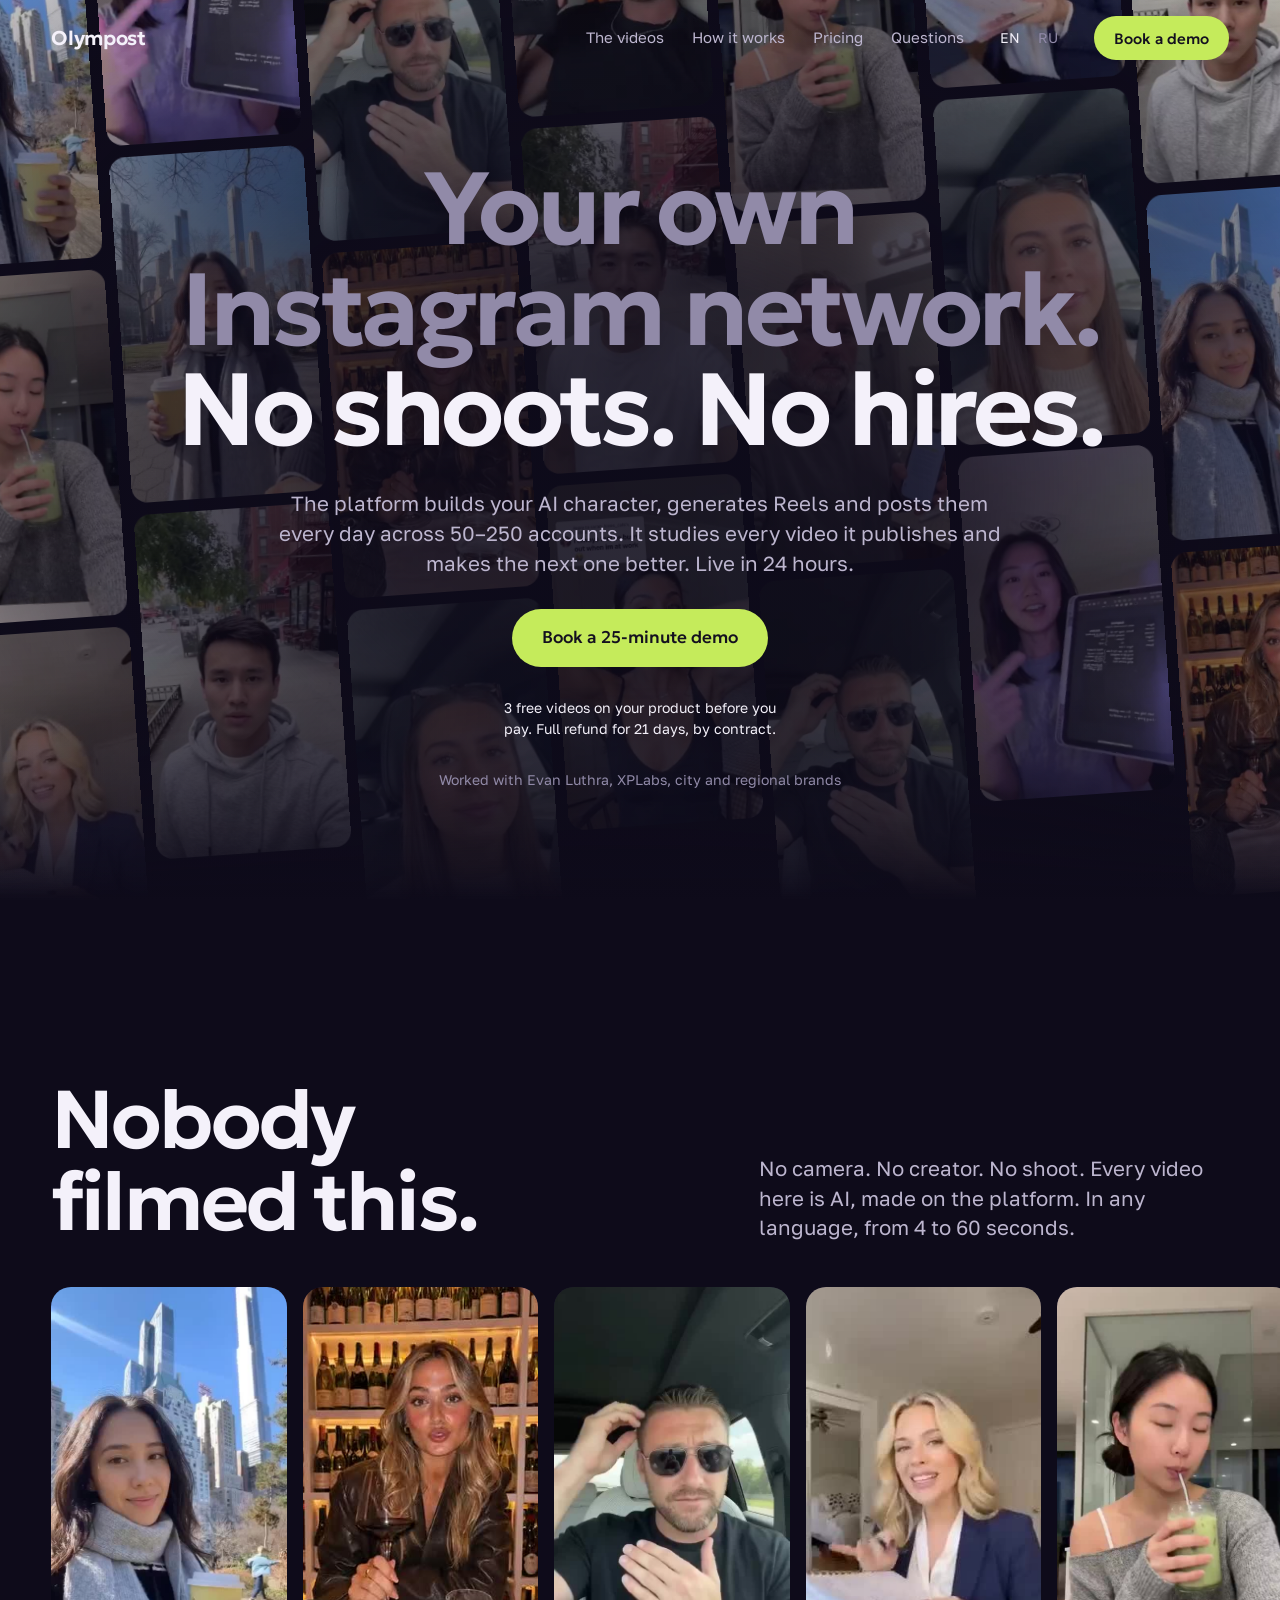
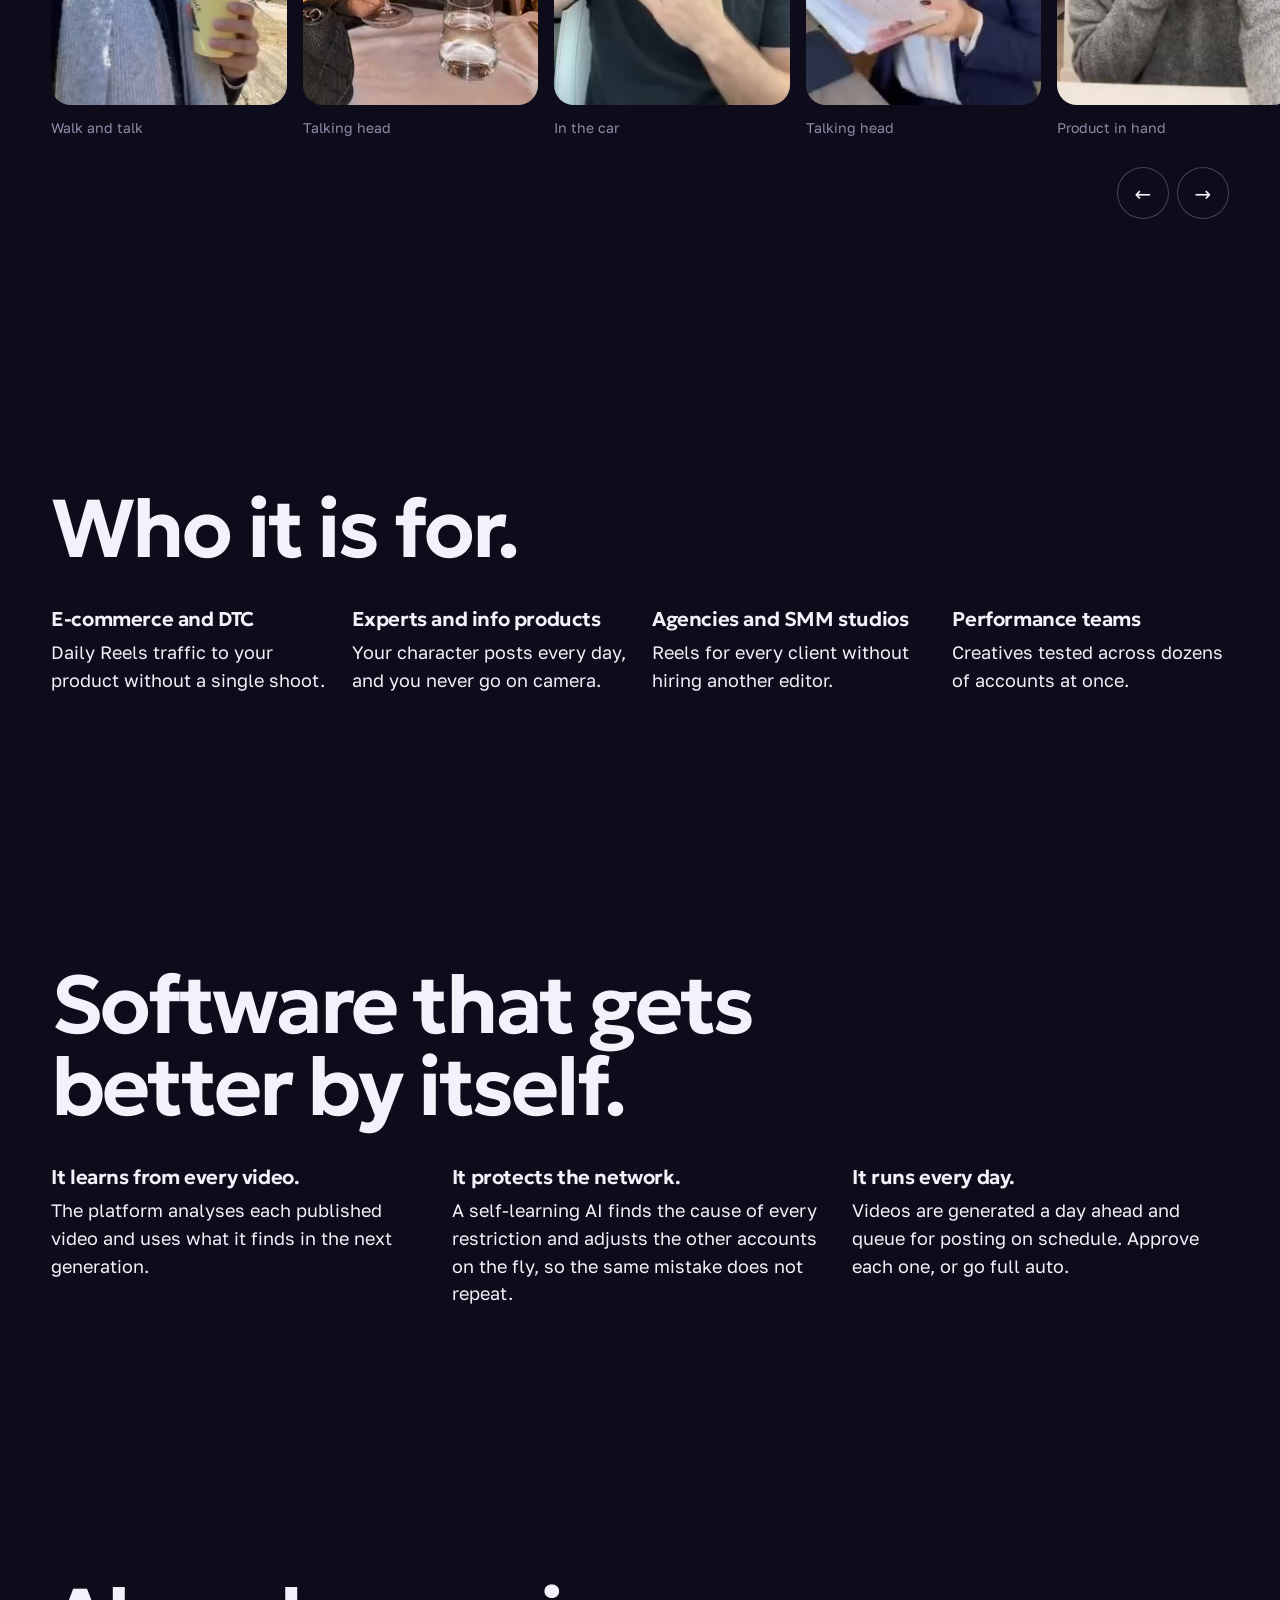
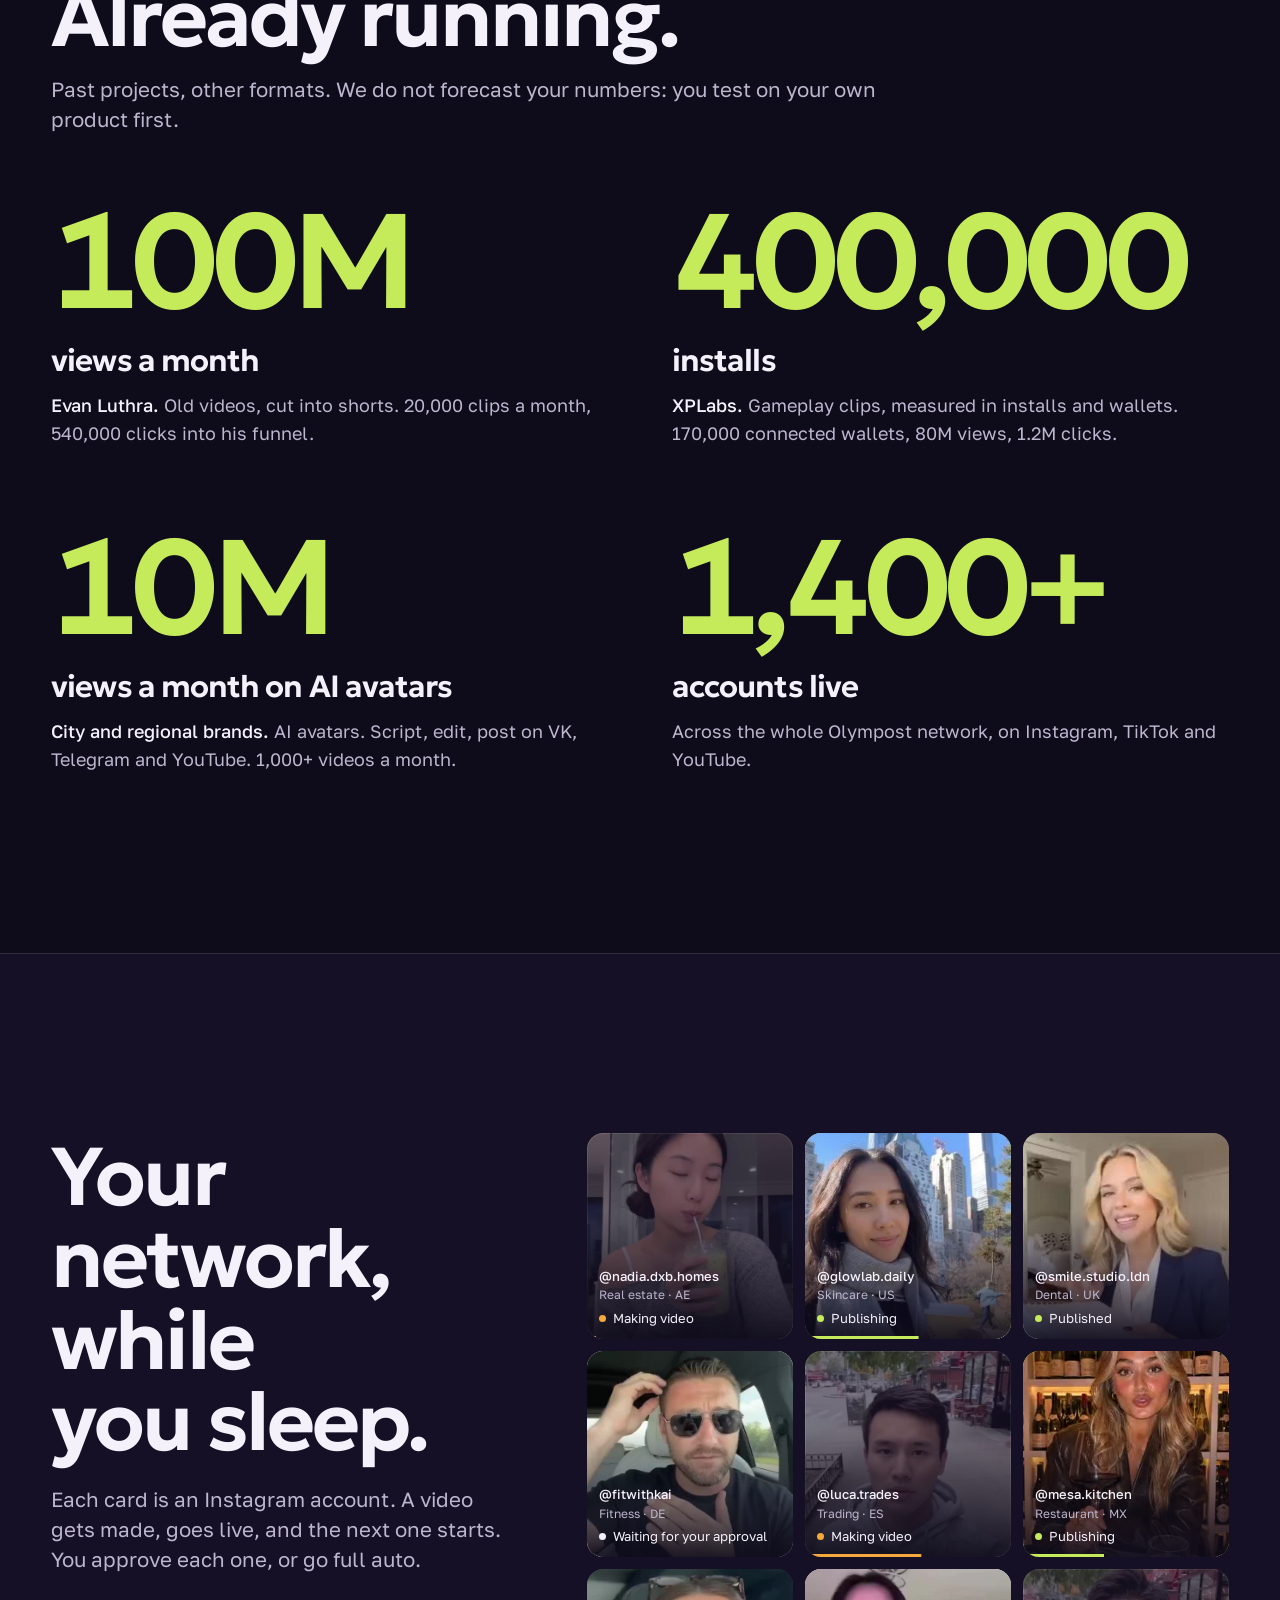
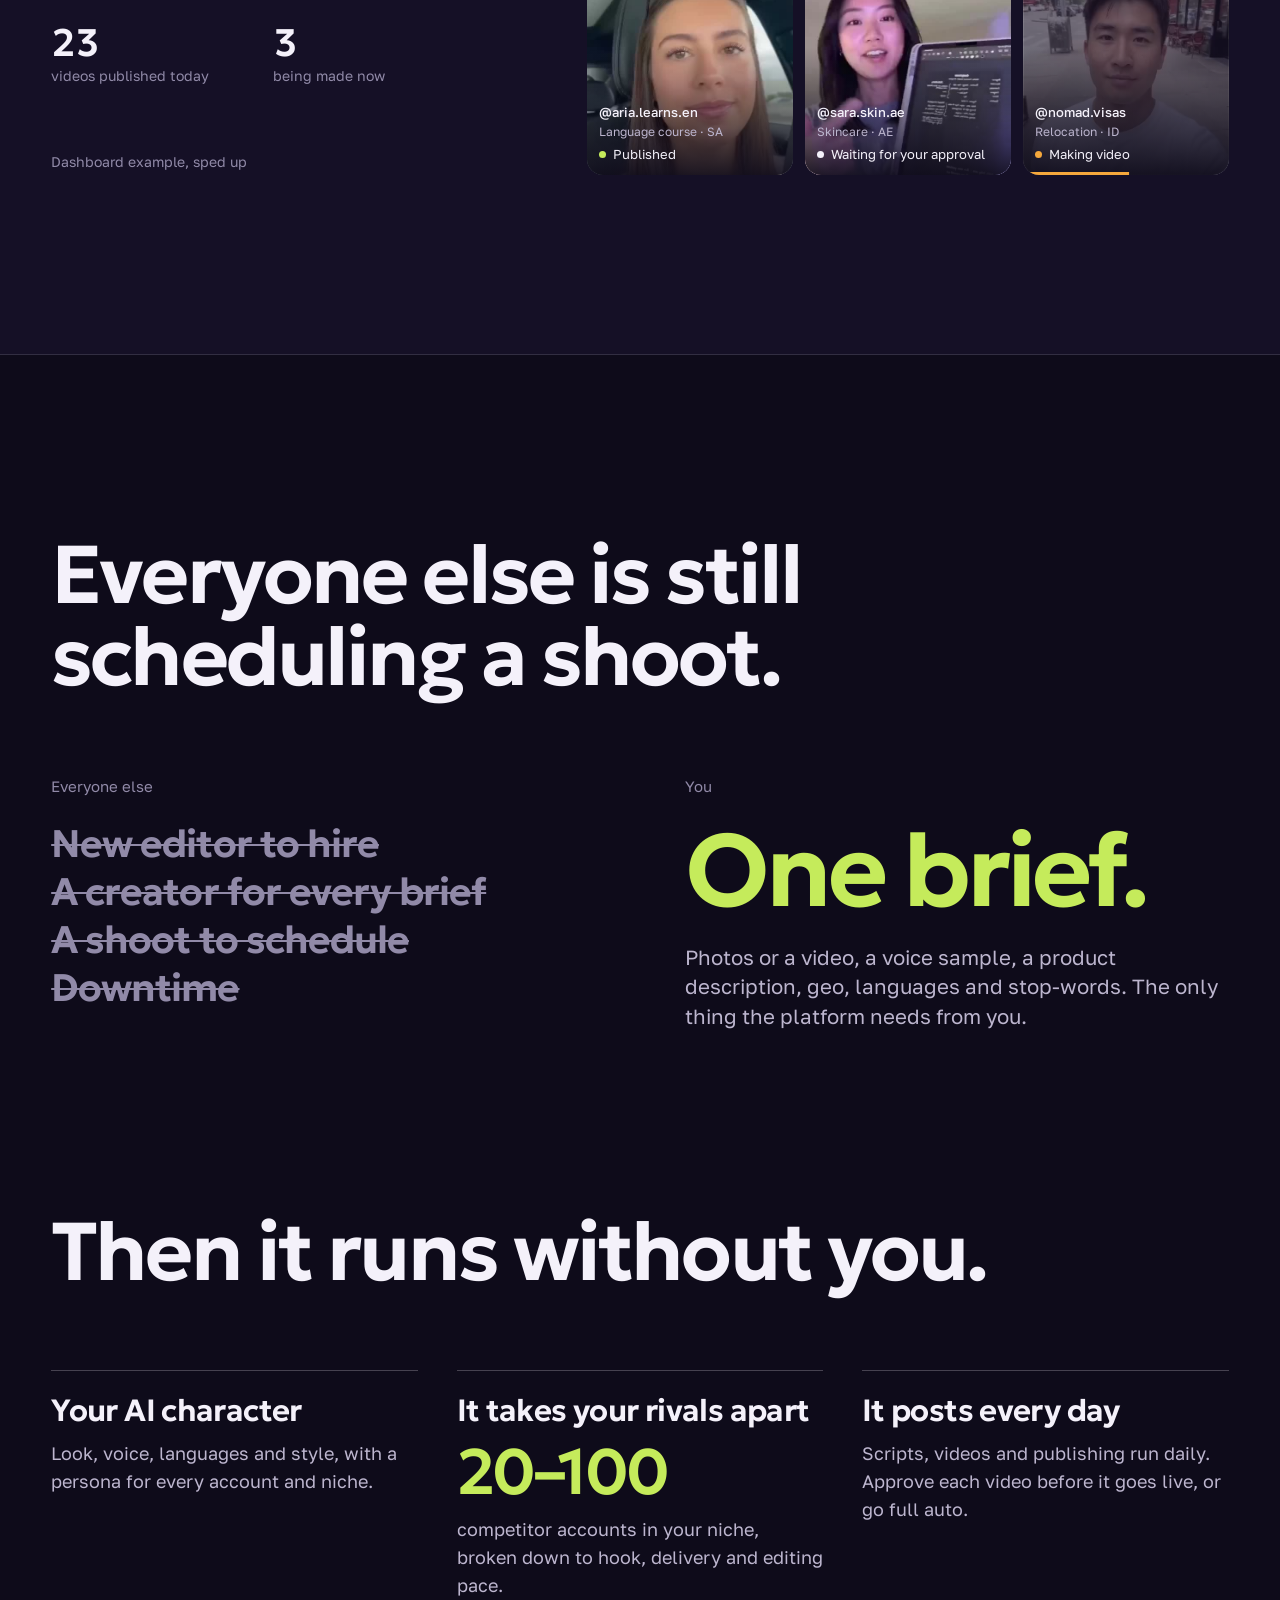
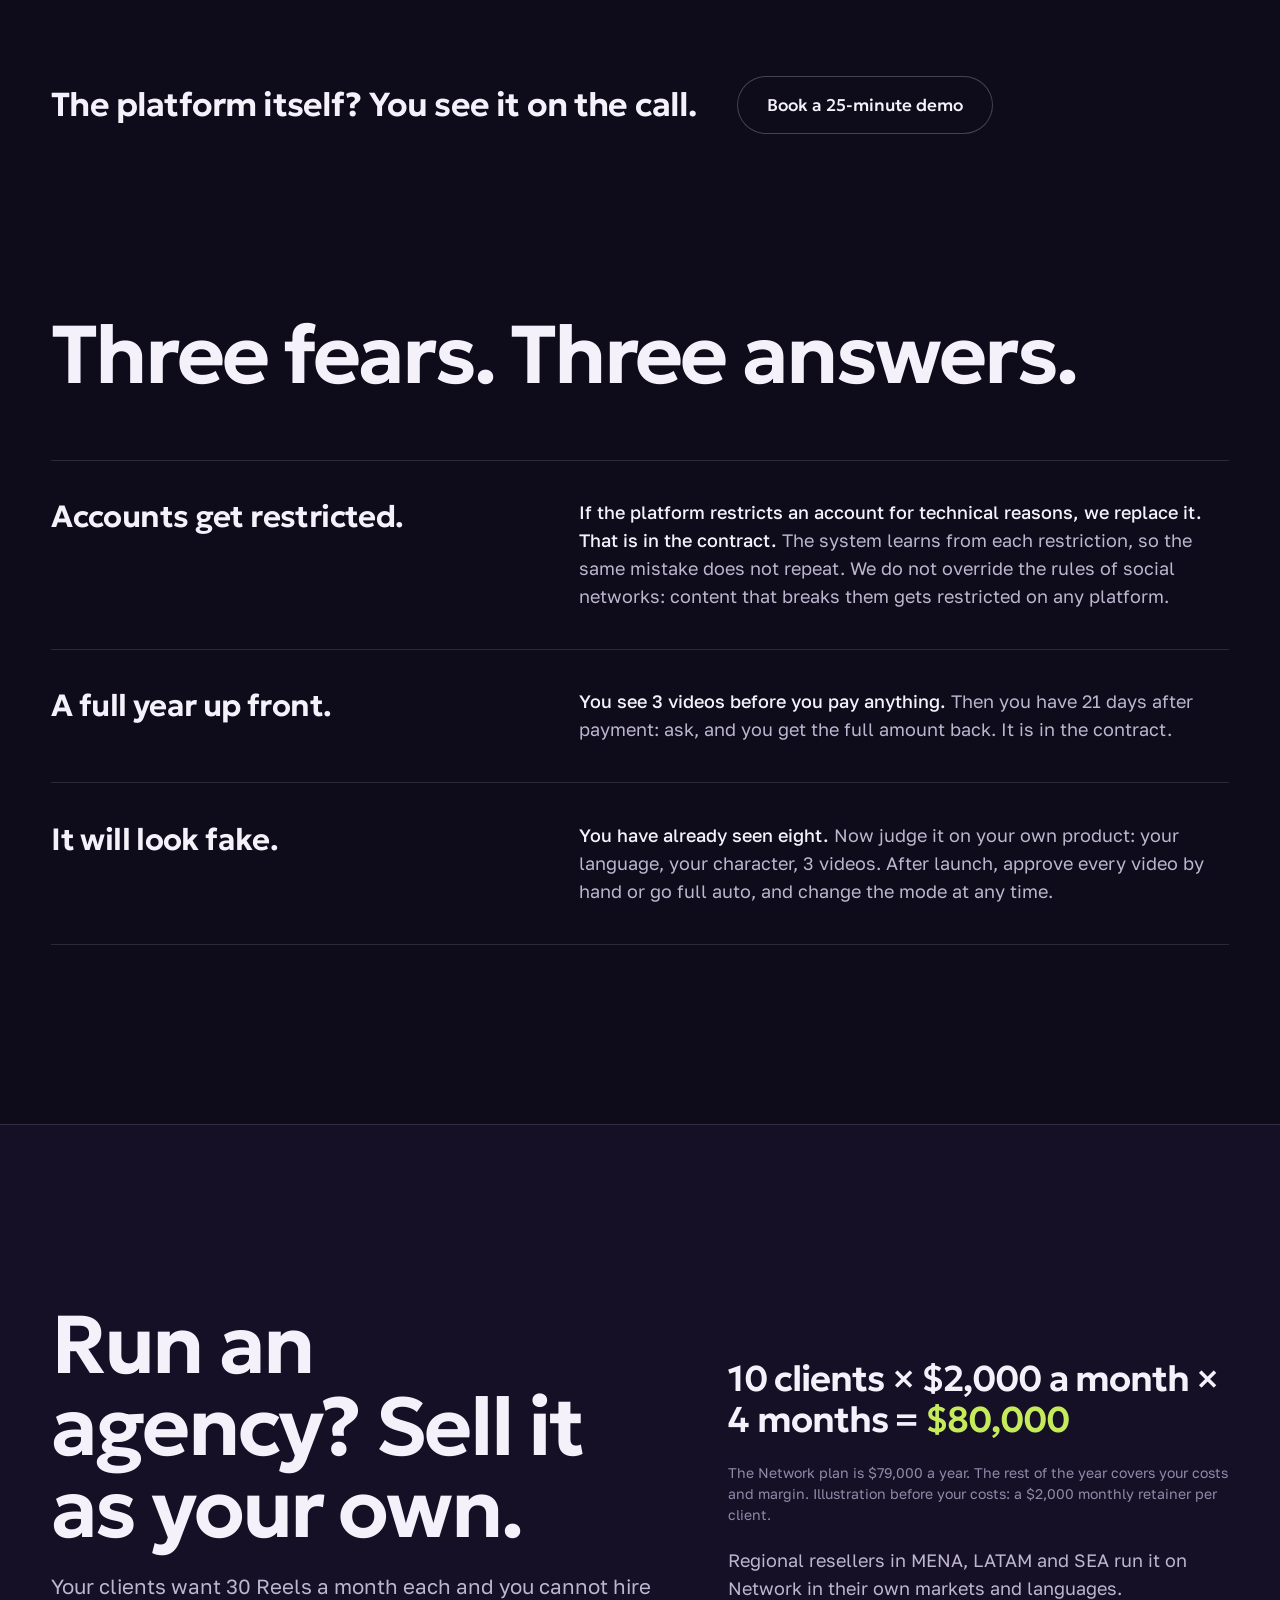
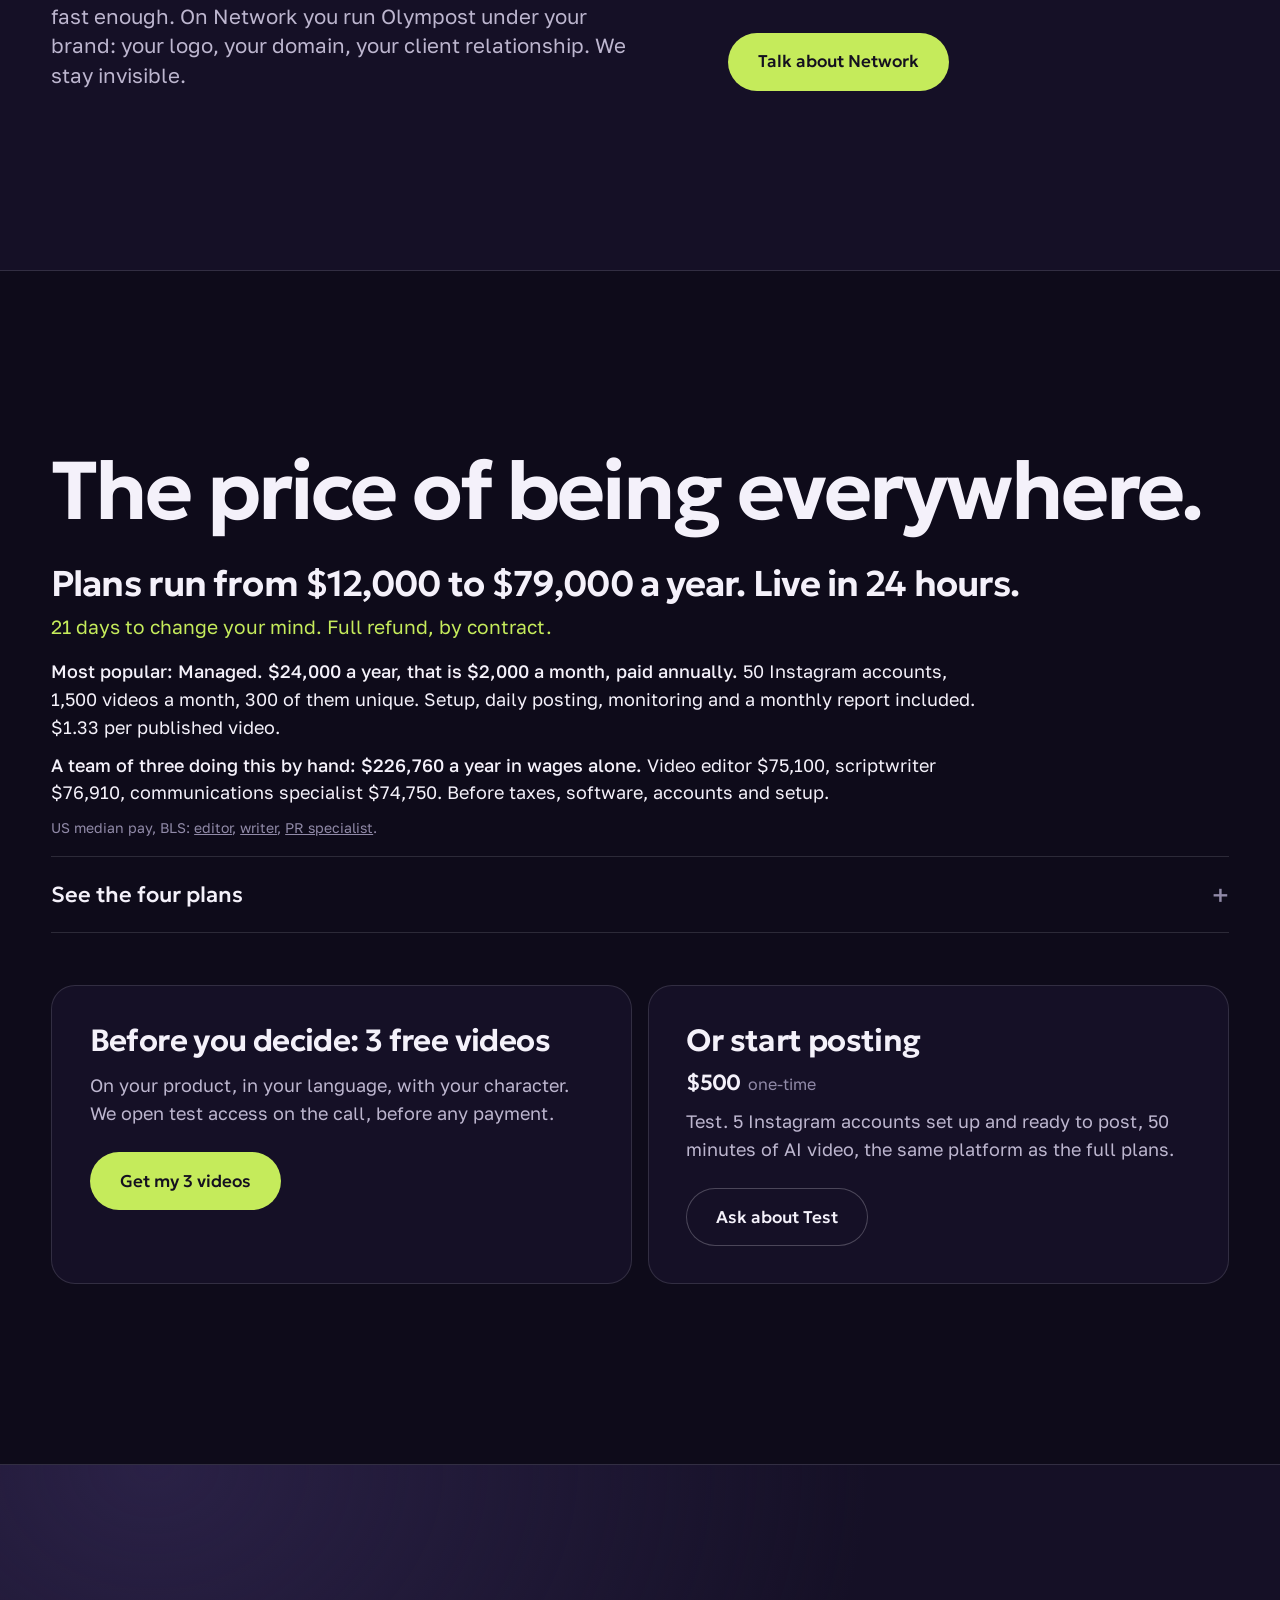
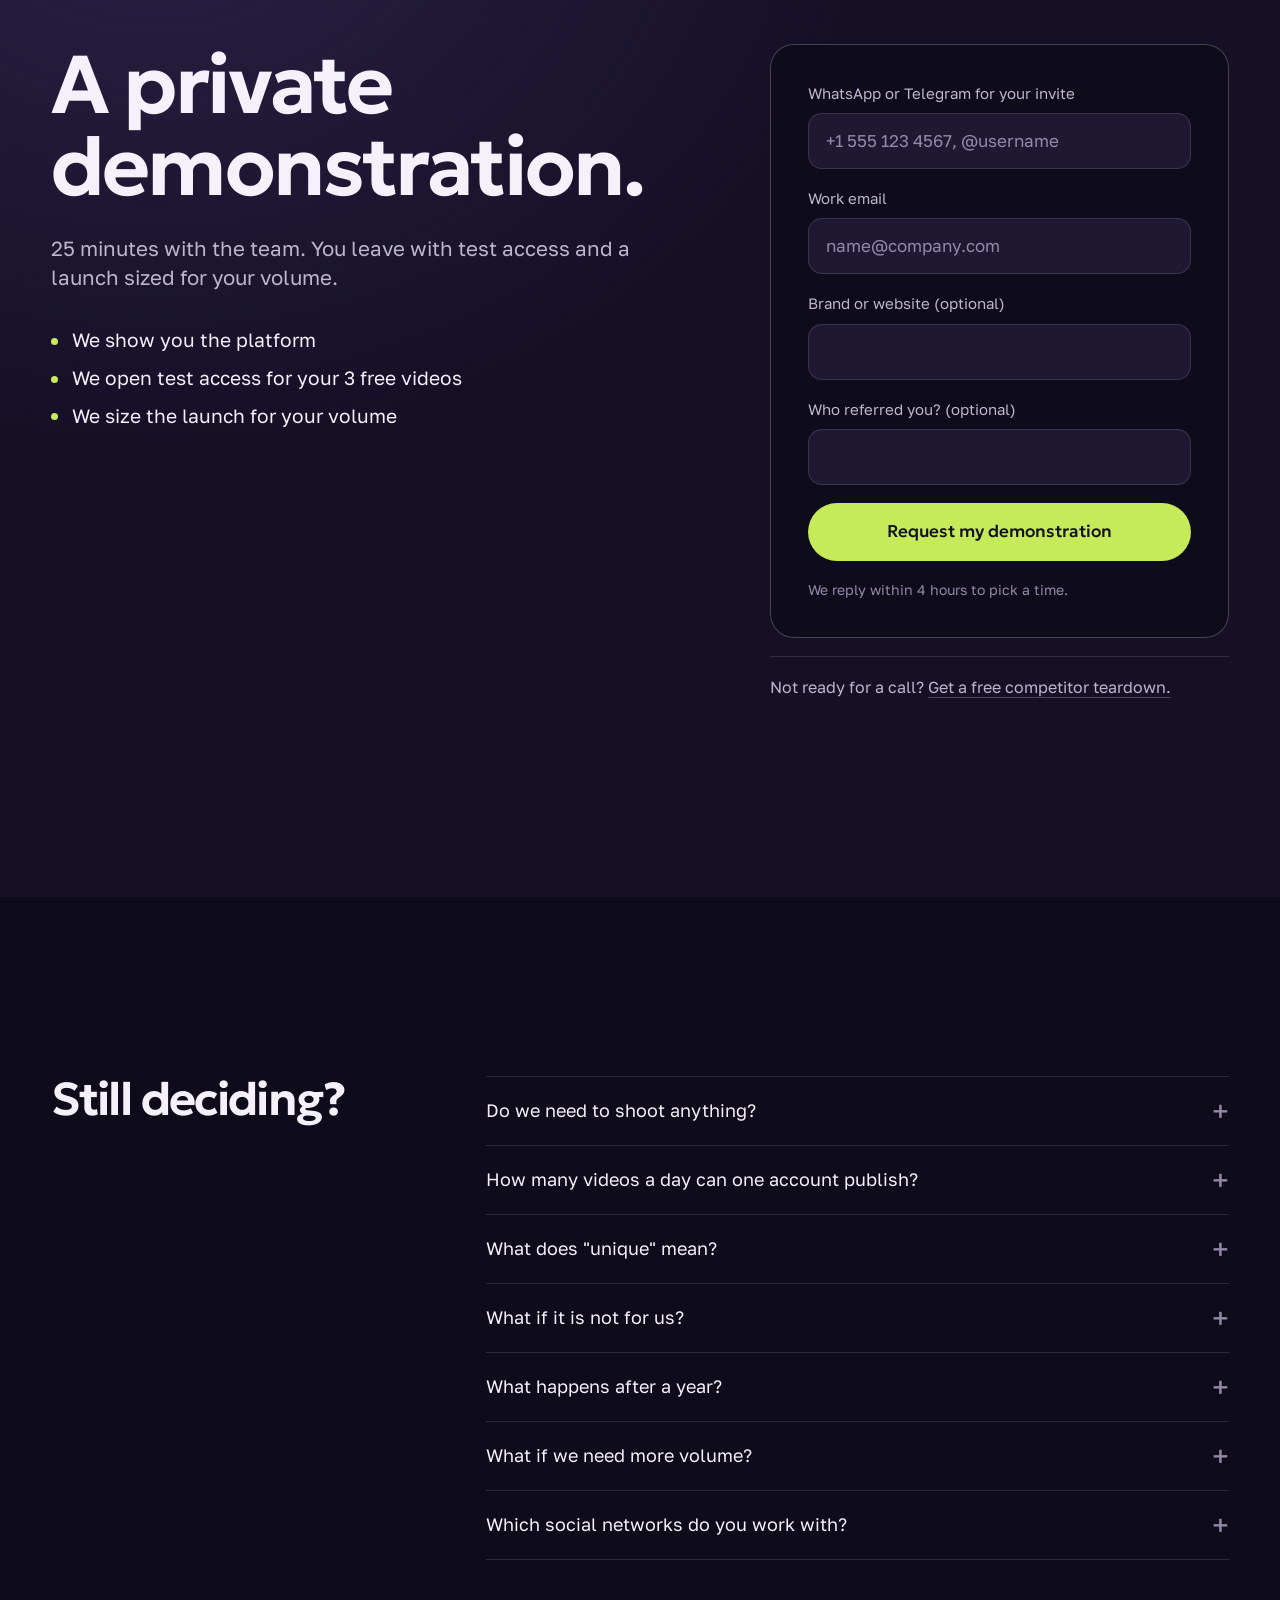
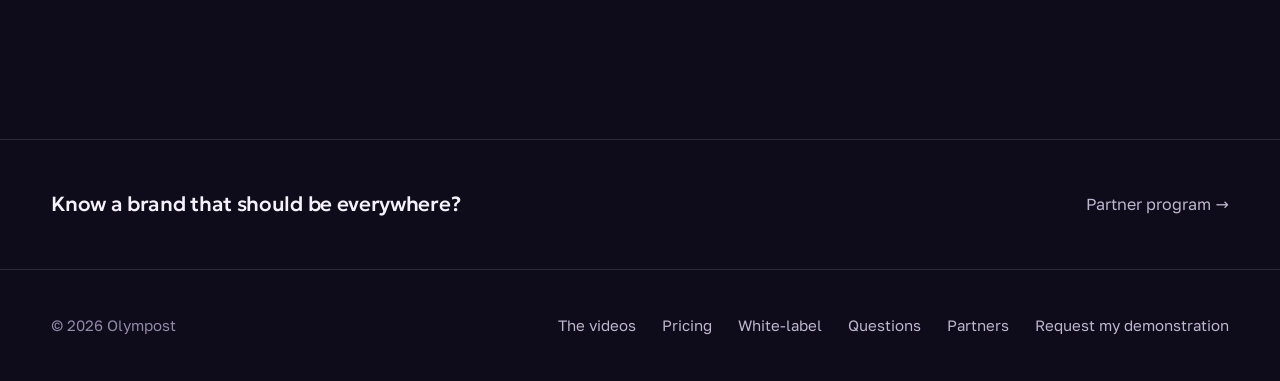
==== commit 36a55aeb: "Launch audit edits: new hero, platform pluses, team cost" ====
--- a/index.html
+++ b/index.html
@@ -3,8 +3,8 @@
 <head>
 <meta charset="utf-8">
 <meta name="viewport" content="width=device-width, initial-scale=1, viewport-fit=cover">
-<title>Olympost. Your brand, already everywhere.</title>
-<meta name="description" content="50–250 Instagram accounts work for your brand every day. AI character, no shoots, one brief. Live in 24 hours.">
+<title>Olympost. Your own Instagram network. No shoots. No hires.</title>
+<meta name="description" content="The platform builds your AI character, generates Reels and posts them every day across 50–250 accounts. It studies every video it publishes and makes the next one better. Live in 24 hours.">
 <link rel="canonical" href="https://olympost.co/">
 <meta name="theme-color" content="#0E0B1A">
 <meta name="color-scheme" content="dark">
@@ -12,14 +12,14 @@
 <meta property="og:type" content="website">
 <meta property="og:site_name" content="Olympost">
 <meta property="og:url" content="https://olympost.co/">
-<meta property="og:title" content="You wake up. Your brand is already everywhere.">
-<meta property="og:description" content="50–250 Instagram accounts work for your brand every day. AI character, no shoots, one brief. Live in 24 hours.">
+<meta property="og:title" content="Your own Instagram network. No shoots. No hires.">
+<meta property="og:description" content="The platform builds your AI character, generates Reels and posts them every day across 50–250 accounts. It studies every video it publishes and makes the next one better. Live in 24 hours.">
 <meta property="og:image" content="https://olympost.co/assets/og.jpg">
 <meta property="og:image:width" content="1200">
 <meta property="og:image:height" content="630">
 <meta name="twitter:card" content="summary_large_image">
-<meta name="twitter:title" content="You wake up. Your brand is already everywhere.">
-<meta name="twitter:description" content="50–250 Instagram accounts work for your brand every day. AI character, no shoots, one brief. Live in 24 hours.">
+<meta name="twitter:title" content="Your own Instagram network. No shoots. No hires.">
+<meta name="twitter:description" content="The platform builds your AI character, generates Reels and posts them every day across 50–250 accounts. It studies every video it publishes and makes the next one better. Live in 24 hours.">
 <meta name="twitter:image" content="https://olympost.co/assets/og.jpg">
 <link rel="icon" href="[data-uri]" type="image/svg+xml">
 <link rel="preload" href="assets/fonts/geologica-600-lat.woff2" as="font" type="font/woff2" crossorigin>
@@ -32,7 +32,7 @@
 <link rel="preload" as="image" href="assets/videos/r1.jpg" media="(max-width:700px)">
 <link rel="preload" as="image" href="assets/videos/g11.jpg" media="(max-width:700px)">
 <link rel="preload" as="image" href="assets/videos/g07.jpg" media="(max-width:700px)">
-<script>document.documentElement.classList.add('js');</script>
+<script>document.documentElement.classList.add('js');setTimeout(function(){if(!window.__olympost)document.documentElement.classList.remove('js')},4000);</script>
 <script type="application/ld+json">{"@context":"https://schema.org","@graph":[{"@type":"Organization","@id":"https://olympost.co/#org","name":"Olympost","url":"https://olympost.co/"},{"@type":"WebSite","url":"https://olympost.co/","name":"Olympost","inLanguage":["en","ru"],"publisher":{"@id":"https://olympost.co/#org"}}]}</script>
 </head>
 <body id="top">
@@ -46,13 +46,12 @@
       <a href="#how" data-t="n2">How it works</a>
       <a href="#pricing" data-t="n3">Pricing</a>
       <a href="#faq" data-t="n4">Questions</a>
-      <a href="partners/" data-t="n5">Partners</a>
     </nav>
     <div class="lang" role="group" aria-label="Language">
       <button type="button" data-lang="en" aria-pressed="true">EN</button>
       <button type="button" data-lang="ru" aria-pressed="false">RU</button>
     </div>
-    <a class="btn btn-sm" href="#book" data-t="cta">See it in 25 minutes</a>
+    <a class="btn btn-sm" href="#book" data-t="cta">Book a demo</a>
     <button class="burger" type="button" aria-label="Menu" aria-controls="nav" aria-expanded="false">≡</button>
   </div>
 </header>
@@ -64,9 +63,10 @@
   <div class="wall" id="wall" aria-hidden="true"></div>
   <div class="veil"></div>
   <div class="hero-in">
-    <h1 id="h-hero" data-t="h1"><em>You wake up.</em><br>Your brand is already everywhere.</h1>
-    <p class="lead" data-t="h2">50–250 Instagram accounts work for your brand every day. AI character, <span class="nb">no shoots</span>, one brief. Live in 24 hours.</p>
-    <a class="btn" href="#book" data-t="cta2">See it in 25 minutes</a>
+    <h1 id="h-hero" data-t="h1"><em>Your own Instagram network.</em><br>No shoots. No hires.</h1>
+    <p class="lead" data-t="h2">The platform builds your AI character, generates Reels and posts them every day across 50–250 accounts. It studies every video it publishes and makes the next one better. Live in 24 hours.</p>
+    <a class="btn" href="#book" data-t="cta2">Book a 25-minute demo</a>
+    <p class="fine hero-offer" data-t="hq4">3 free videos on your product before you pay. Full refund for 21 days, by contract.</p>
     <p class="fine" data-t="h3">Worked with Evan Luthra, XPLabs, city and regional brands</p>
   </div>
 </section>
@@ -93,10 +93,36 @@
   </div>
 </section>
 
+<!-- WHO -->
+<section class="sec" id="who" aria-labelledby="h-who">
+  <div class="wrap">
+    <h2 id="h-who" class="rv" data-t="fw0">Who it is for.</h2>
+    <ul class="fit">
+      <li class="rv"><h3 data-t="fw1">E-commerce and DTC</h3><p data-t="fw2">Daily Reels traffic to your product without a single shoot.</p></li>
+      <li class="rv"><h3 data-t="fw3">Experts and info products</h3><p data-t="fw4">Your character posts every day, and you never go on camera.</p></li>
+      <li class="rv"><h3 data-t="fw5">Agencies and SMM studios</h3><p data-t="fw6">Reels for every client without hiring another editor.</p></li>
+      <li class="rv"><h3 data-t="fw7">Performance teams</h3><p data-t="fw8">Creatives tested across dozens of accounts at once.</p></li>
+    </ul>
+  </div>
+</section>
+
+<!-- PLATFORM -->
+<section class="sec sec-mid" id="edge" aria-labelledby="h-edge">
+  <div class="wrap">
+    <h2 id="h-edge" class="rv" data-t="e0">Software that gets better by itself.</h2>
+    <ul class="fit three">
+      <li class="rv"><h3 data-t="e1">It learns from every video.</h3><p data-t="e2">The platform analyses each published video and uses what it finds in the next generation.</p></li>
+      <li class="rv"><h3 data-t="e3">It protects the network.</h3><p data-t="e4">A self-learning AI finds the cause of every restriction and adjusts the other accounts on the fly, so the same mistake does not repeat.</p></li>
+      <li class="rv"><h3 data-t="e5">It runs every day.</h3><p data-t="e6">Videos are generated a day ahead and queue for posting on schedule. Approve each one, or go full auto.</p></li>
+    </ul>
+  </div>
+</section>
+
 <!-- 3. SCALE -->
 <section class="sec sec-mid" id="results" aria-labelledby="h-res">
   <div class="wrap">
-    <h2 id="h-res" class="rv" data-t="r0">Not a forecast.</h2>
+    <h2 id="h-res" class="rv" data-t="r0">Already running.</h2>
+    <p class="lead rv" data-t="r0b">Past projects, other formats. We do not forecast your numbers: you test on your own product first.</p>
     <div class="nums">
       <div class="rv">
         <div class="num-big" data-count="100" data-suf="M" data-suf-ru=" млн">100M</div>
@@ -157,7 +183,7 @@
       <div class="rv">
         <p class="lab" data-t="c6">You</p>
         <p class="one" data-t="c7">One brief.</p>
-        <p class="lead" data-t="c8">Photos or a video, a voice sample, a product description, geo, languages and stop-words. The only thing we need from you.</p>
+        <p class="lead" data-t="c8">Photos or a video, a voice sample, a product description, geo, languages and stop-words. The only thing the platform needs from you.</p>
       </div>
     </div>
   </div>
@@ -174,7 +200,7 @@
     </ol>
     <div class="intrigue rv">
       <p data-t="m7">The platform itself? You see it on the call.</p>
-      <a class="btn btn-ghost" href="#book" data-t="cta3">See it in 25 minutes</a>
+      <a class="btn btn-ghost" href="#book" data-t="cta3">Book a 25-minute demo</a>
     </div>
   </div>
 </section>
@@ -185,7 +211,7 @@
     <h2 id="h-fear" class="rv" data-t="k0">Three fears. Three answers.</h2>
     <ul class="fears">
       <li class="rv"><h3 data-t="k1">Accounts get restricted.</h3><p data-t="k2"><b>If the platform restricts an account for technical reasons, we replace it. That is in the contract.</b> The system learns from each restriction, so the same mistake does not repeat. We do not override the rules of social networks: content that breaks them gets restricted on any platform.</p></li>
-      <li class="rv"><h3 data-t="k3">A full year up front.</h3><p data-t="k4"><b>You see 3 videos before you pay anything.</b> Then you have 21 days after payment: ask, and you get the full amount back.</p></li>
+      <li class="rv"><h3 data-t="k3">A full year up front.</h3><p data-t="k4"><b>You see 3 videos before you pay anything.</b> Then you have 21 days after payment: ask, and you get the full amount back. It is in the contract.</p></li>
       <li class="rv"><h3 data-t="k5">It will look fake.</h3><p data-t="k6"><b>You have already seen eight.</b> Now judge it on your own product: your language, your character, 3 videos. After launch, approve every video by hand or go full auto, and change the mode at any time.</p></li>
     </ul>
   </div>
@@ -200,7 +226,7 @@
     </div>
     <div class="sum rv">
       <p class="eq" data-t="a2">10 clients × $2,000 a month × 4 months = <b>$80,000</b></p>
-      <p class="fine" data-t="a3">The Network plan is $79,000 a year. The rest of the year is your margin. Illustration: a $2,000 monthly retainer per client.</p>
+      <p class="fine" data-t="a3">The Network plan is $79,000 a year. The rest of the year covers your costs and margin. Illustration before your costs: a $2,000 monthly retainer per client.</p>
       <p class="ag-note" data-t="a4">Regional resellers in MENA, LATAM and SEA run it on Network in their own markets and languages.</p>
       <a class="btn" href="#book" data-interest="network" data-t="a5">Talk about Network</a>
     </div>
@@ -214,7 +240,8 @@
       <h2 id="h-price" class="rv" data-t="p0">The price of being everywhere.</h2>
     </div>
 <p class="plans-line rv" data-t="p9">Plans run from $12,000 to $79,000 a year. Live in 24 hours.</p>
-<p class="plans-refund rv" data-t="p9r">21 days to change your mind. Full refund.</p>
+<p class="plans-refund rv" data-t="p9r">21 days to change your mind. Full refund, by contract.</p>
+<div class="value rv"><p data-t="vl1"><b>Most popular: Managed. $24,000 a year, that is $2,000 a month, paid annually.</b> 50 Instagram accounts, 1,500 videos a month, 300 of them unique. Setup, daily posting, monitoring and a monthly report included. $1.33 per published video.</p><p data-t="vl2"><b>A team of three doing this by hand: $226,760 a year in wages alone.</b> Video editor $75,100, scriptwriter $76,910, communications specialist $74,750. Before taxes, software, accounts and setup.</p><p class="fine" data-t="vl3">US median pay, BLS: <a href="https://www.bls.gov/ooh/media-and-communication/film-and-video-editors-and-camera-operators.htm" rel="noopener" target="_blank">editor</a>, <a href="https://www.bls.gov/ooh/media-and-communication/writers-and-authors.htm" rel="noopener" target="_blank">writer</a>, <a href="https://www.bls.gov/ooh/media-and-communication/public-relations-specialists.htm" rel="noopener" target="_blank">PR specialist</a>.</p></div>
     <details class="more">
       <summary data-t="p10">See the four plans</summary>
       <div>
@@ -286,6 +313,8 @@
           <input id="bk-email" name="email" type="email" autocomplete="email" placeholder="name@company.com" aria-describedby="bk-email-err">
           <span class="err" id="bk-email-err" hidden data-t="b9">Enter an email like name@company.com.</span>
         </div>
+        <div class="fld"><label for="bk-brand" data-t="b12">Brand or website (optional)</label><input id="bk-brand" name="brand" type="text" autocomplete="organization"></div>
+        <div class="fld"><label for="bk-referred" data-t="b13">Who referred you? (optional)</label><input id="bk-referred" name="referred" type="text" autocomplete="off"></div>
         <div class="hp" aria-hidden="true"><label for="bk-web">Website</label><input id="bk-web" name="website" type="text" tabindex="-1" autocomplete="off"></div>
         <button class="btn" type="submit" data-t="b10">Request my demonstration</button>
         <p class="fine" data-t="b11">We reply within 4 hours to pick a time.</p>
@@ -294,7 +323,7 @@
       <div class="done" id="book-form-done" hidden role="status"><h3></h3><p></p></div>
       <details class="alt">
         <summary data-t="t0">Not ready for a call? <u>Get a free competitor teardown.</u></summary>
-        <p data-t="t1">Send one competitor handle. We come back with a PDF: 10 formats that already worked in your niche, broken down by hook, structure and pacing.</p>
+        <p data-t="t1">Send one competitor handle. You get a PDF: 10 formats that already worked in your niche, broken down by hook, structure and pacing.</p>
         <form id="td-form" novalidate>
           <div class="fld">
             <label for="td-handle" data-t="t2">Competitor on Instagram</label>
@@ -327,7 +356,7 @@
       <details class="q"><summary data-t="qr0">What if it is not for us?</summary><p data-t="qr1">You have 21 days after payment. Ask for a refund and you get the full amount back.</p></details>
       <details class="q"><summary data-t="q7">What happens after a year?</summary><p data-t="q8">Renewal costs less because onboarding does not repeat: $10,000 for License, $22,000 for Managed, $41,000 for Growth and $72,000 for Network. If you do not renew a License, your character and settings stay with you; updates and support stop.</p></details>
       <details class="q"><summary data-t="q9">What if we need more volume?</summary><p data-t="q10">Above the plan, an extra account is $35 a month with one video a day included. Or move up a plan. If none of them fits, we put together individual terms.</p></details>
-      <details class="q"><summary data-t="q11">Which social networks do you work with?</summary><p data-t="q12">Instagram is the core: plans count Instagram accounts, from setup to daily posting. We also post to TikTok and YouTube, at $4 and $7 per account a month on top of the plan.</p></details>
+      <details class="q"><summary data-t="q11">Which social networks do you work with?</summary><p data-t="q12">Instagram is the core: plans count Instagram accounts, from setup to daily posting. The platform also posts to TikTok and YouTube, at $4 and $7 per account a month on top of the plan.</p></details>
     </div>
   </div>
 </section>
@@ -357,9 +386,9 @@
   </div>
 </footer>
 
-<div class="mbar"><a class="btn" href="#book" data-t="cta4">See it in 25 minutes</a></div>
-
-<script type="application/json" id="i18n-ru">{"title":"Olympost. Ваш бренд уже везде.","p":{"b6":"+7 900 123 45 67, @username"},"t":{"skip":"К содержанию","n1":"Видео","n2":"Как это работает","n3":"Цены","n4":"Вопросы","n5":"Партнёрам","cta":"Увидеть за 25 минут","h1":"<em>Вы просыпаетесь.<\/em><br>Ваш бренд уже везде.","h2":"50–250 Instagram-аккаунтов каждый день работают на ваш бренд. <span class=\"nb\">AI-персонаж<\/span>, без съёмок, от вас один бриф. Запуск за 24 часа.","cta2":"Увидеть за 25 минут","h3":"Работали с Evan Luthra, XPLabs, городскими и региональными брендами","v1":"Этого никто не снимал.","v2":"Ни камеры. Ни блогера. Ни съёмки. Каждое видео здесь создано AI на платформе. На любом языке, от 4 до 60 секунд.","f1":"На ходу","f2":"На камеру","f3":"В машине","f4":"На камеру","f5":"Продукт в руке","f6":"На ходу","f7":"На улице","f8":"Ответ на комментарий","r0":"Это не прогноз.","r1":"просмотров в месяц","r2":"<b>Evan Luthra.<\/b> Старые видео, нарезанные на шортсы. 20 000 клипов в месяц, 540 000 переходов в его воронку.","r3":"установок","r4":"<b>XPLabs.<\/b> Клипы из геймплея, считали установки и кошельки. 170 000 подключённых кошельков, 80 млн просмотров, 1,2 млн кликов.","r5":"аккаунтов в работе","r6":"Во всей сети Olympost: в Instagram, TikTok и YouTube.","w1":"Ваша сеть, пока вы спите.","w2":"Каждая карточка — Instagram-аккаунт. Видео создаётся, выходит, начинается следующее. Вы утверждаете каждое или включаете автопилот.","w3":"видео опубликовано сегодня","w4":"создаётся сейчас","w5":"Пример кабинета, ускорено","c0":"Все остальные ещё согласуют съёмку.","c1":"Как у всех","c2":"Новый монтажёр","c3":"Блогер на каждый бриф","c4":"Съёмка по графику","c5":"Простои","c6":"Как у вас","c7":"Один бриф.","c8":"Фото или видео, образец голоса, описание продукта, гео, языки и стоп-слова. Больше от вас ничего не нужно.","m0":"Дальше всё работает без вас.","m1":"Ваш AI-персонаж","m2":"Внешность, голос, языки и стиль, а для каждого аккаунта и ниши своя персона.","m3":"Разбирает конкурентов на части","m4":"аккаунтов конкурентов в вашей нише. У каждого разбираем хук, подачу и темп монтажа.","m5":"Публикует каждый день","m6":"Сценарии, видео и публикации идут ежедневно. Утверждайте каждое видео до выхода или включите полный автопилот.","m7":"Саму платформу покажем на созвоне.","cta3":"Увидеть за 25 минут","k0":"Три страха. Три ответа.","k1":"Аккаунты ограничивают.","k2":"<b>Если платформа ограничила аккаунт по техническим причинам, мы его заменим. Это записано в договоре.<\/b> Система учится на каждом ограничении, чтобы ошибка не повторялась. Правила соцсетей мы не отменяем: контент, который их нарушает, ограничат на любой платформе.","k3":"Оплата за год вперёд.","k4":"<b>Вы видите 3 видео, прежде чем заплатите.<\/b> После оплаты у вас 21 день: попросите, и вернём всю сумму.","k5":"Это будет выглядеть фальшиво.","k6":"<b>Восемь вы уже видели.<\/b> Теперь оцените на своём продукте: ваш язык, ваш персонаж, 3 видео. После запуска утверждайте каждое видео вручную или включите автопилот, режим меняется в любой момент.","a0":"У вас агентство? Продавайте как своё.","a1":"Клиенты хотят по 30 Reels в месяц, а нанимать так быстро не получается. На Network вы ведёте Olympost под своим брендом: ваш логотип, ваш домен, клиент остаётся вашим. Нас никто не увидит.","a2":"10 клиентов × $2 000 в месяц × 4 месяца = <b>$80 000<\/b>","a3":"Тариф Network стоит $79 000 в год. Остаток года — ваша маржа. Иллюстрация: ретейнер $2 000 в месяц с клиента.","p0":"Сколько стоит быть везде.","p1":"Прежде чем решать: 3 бесплатных видео","p3":"На вашем продукте, на вашем языке, с вашим персонажем. Доступ открываем на созвоне, до любой оплаты.","p4":"Получить 3 видео","p5":"Или сразу публикуйте","p6":"$500<small>разово<\/small>","p7":"Test. 5 Instagram-аккаунтов настроены и готовы к публикации, 50 минут AI-видео, та же платформа, что и в полных тарифах.","p8":"Спросить про Test","p9":"Тарифы от $12 000 до $79 000 в год. Запуск за 24 часа.","p9r":"21 день, чтобы передумать. Вернём всю сумму.","p10":"Посмотреть четыре тарифа","pa1":"$24 000<small>в год · продление $22 000<\/small>","pa2":"<b>50 Instagram-аккаунтов, 1 500 видео в месяц.<\/b> Всё включено: настройка, ежедневные публикации, мониторинг, инфраструктура и ежемесячный отчёт.","pb1":"$45 000<small>в год · продление $41 000<\/small>","pb2":"<b>120 Instagram-аккаунтов, 3 600 видео в месяц.<\/b> Всё из Managed и выделенный аккаунт-менеджер.","pc1":"$79 000<small>в год · продление $72 000<\/small>","pc2":"<b>250 Instagram-аккаунтов, 7 500 видео в месяц.<\/b> Всё из Growth, персональный менеджер, приоритет в очереди генерации, стратегическая сессия раз в квартал и право white-label.","pd1":"$12 000<small>в год · продление $10 000<\/small>","pd2":"<b>Ведите сами.<\/b> Вся платформа, персонаж, конвейер, промпты, обучение и обновления, от 10 аккаунтов, только для своих брендов. Инфраструктуру и генерацию оплачиваете напрямую, на своих аккаунтах.","pe1":"Оплата за год. Активация в течение 24 часов. Сверх тарифа: $35 за аккаунт в месяц, $1,80 за дополнительное уникальное видео, $0,35 за дополнительный вариант. TikTok $4 и YouTube $7 за аккаунт в месяц.","pe2":"Нужен другой объём или набор платформ? Индивидуальные условия обсудим на созвоне.","b0":"Закрытая демонстрация.","b1":"25 минут с командой. После них у вас есть тестовый доступ и расчёт запуска под ваш объём.","b2":"Покажем платформу","b3":"Откроем тестовый доступ для ваших 3 бесплатных видео","b4":"Рассчитаем запуск под ваш объём","b5":"WhatsApp или Telegram для приглашения","b7":"Укажите номер WhatsApp с кодом страны или @username в Telegram.","b8":"Рабочая почта","b9":"Укажите почту вида name@company.com.","b10":"Запросить демонстрацию","b11":"Ответим в течение 4 часов, чтобы выбрать время.","t0":"Пока не готовы к созвону? <u>Получите бесплатный разбор конкурента.<\/u>","t1":"Пришлите один аккаунт конкурента. В ответ получите PDF: 10 форматов, которые уже сработали в вашей нише, с разбором хука, структуры и темпа.","t2":"Конкурент в Instagram","t3":"Укажите один аккаунт Instagram, например @competitor.","t4":"Рабочая почта","t5":"Укажите почту вида name@company.com.","t6":"Прислать разбор","qr0":"А если нам не подойдёт?","qr1":"После оплаты у вас 21 день. Попросите о возврате, и мы вернём всю сумму.","q0":"Ещё думаете?","q1":"Нужно ли что-то снимать?","q2":"Нет. Один раз вы присылаете фото или видео, образец голоса, описание продукта, гео, языки и стоп-слова. Персонаж и все видео дальше создаются на платформе.","q3":"Сколько видео в день может публиковать один аккаунт?","q4":"Сколько вам нужно. Мы рекомендуем 1–3 на аккаунт в день. Тарифы рассчитаны на одно видео в день на аккаунт: 50 аккаунтов на Managed, 120 на Growth, 250 на Network.","q5":"Что значит «уникальное» видео?","q6":"Уникальное видео генерируется с нуля, а затем перемонтируется в четыре варианта для разных аккаунтов. Одно уникальное видео даёт пять публикаций. На Managed уникальны 300 из 1 500 видео в месяц.","q7":"Что будет через год?","q8":"Продление дешевле, потому что онбординг не повторяется: $10 000 за License, $22 000 за Managed, $41 000 за Growth и $72 000 за Network. Если не продлить License, персонаж и настройки остаются у вас, а обновления и поддержка прекращаются.","q9":"Что, если нужен больший объём?","q10":"Сверх тарифа дополнительный аккаунт стоит $35 в месяц с одним видео в день. Или перейдите на тариф выше. Если ни один не подходит, обсудим индивидуальные условия.","q11":"С какими соцсетями вы работаете?","q12":"Основа — Instagram: в тарифах считаются Instagram-аккаунты, от настройки до ежедневных публикаций. Также публикуем в TikTok и YouTube: $4 и $7 за аккаунт в месяц сверх тарифа.","s1":"Знаете бренд, который должен быть везде?","s2":"Партнёрская программа →","n1b":"Видео","n3b":"Цены","n6":"White-label","n4b":"Вопросы","n5b":"Партнёрам","n7":"Запросить демонстрацию","cta4":"Увидеть за 25 минут","r7":"просмотров в месяц на AI-аватарах","r8":"<b>Городские и региональные бренды.<\/b> AI-аватары. Сценарий, монтаж, публикация в VK, Telegram и YouTube. 1 000+ видео в месяц.","a4":"Региональные реселлеры в MENA, LATAM и SEA работают так на Network, на своих рынках и языках.","a5":"Обсудить Network"}}</script>
+<div class="mbar"><a class="btn" href="#book" data-t="cta4">Book a 25-minute demo</a></div>
+
+<script type="application/json" id="i18n-ru">{"title":"Olympost. Ваш бренд уже везде.","p":{"b6":"+7 900 123 45 67, @username"},"t":{"skip":"К содержанию","n1":"Видео","n2":"Как это работает","n3":"Цены","n4":"Вопросы","n5":"Партнёрам","cta":"Записаться на демо","h1":"<em>Своя сеть в Instagram.<\/em><br>Без съёмок. Без найма.","h2":"Платформа создаёт вашего AI-персонажа, генерирует Reels и каждый день публикует их в 50–250 аккаунтах. Она анализирует каждое опубликованное видео и улучшает следующее. Запуск за 24 часа.","cta2":"Записаться на демо, 25 минут","h3":"Работали с Evan Luthra, XPLabs, городскими и региональными брендами","v1":"Этого никто не снимал.","v2":"Ни камеры. Ни блогера. Ни съёмки. Каждое видео здесь создано AI на платформе. На любом языке, от 4 до 60 секунд.","f1":"На ходу","f2":"На камеру","f3":"В машине","f4":"На камеру","f5":"Продукт в руке","f6":"На ходу","f7":"На улице","f8":"Ответ на комментарий","r0":"Уже работает.","r1":"просмотров в месяц","r2":"<b>Evan Luthra.<\/b> Старые видео, нарезанные на шортсы. 20 000 клипов в месяц, 540 000 переходов в его воронку.","r3":"установок","r4":"<b>XPLabs.<\/b> Клипы из геймплея, считали установки и кошельки. 170 000 подключённых кошельков, 80 млн просмотров, 1,2 млн кликов.","r5":"аккаунтов в работе","r6":"Во всей сети Olympost: в Instagram, TikTok и YouTube.","w1":"Ваша сеть, пока вы спите.","w2":"Каждая карточка — Instagram-аккаунт. Видео создаётся, выходит, начинается следующее. Вы утверждаете каждое или включаете автопилот.","w3":"видео опубликовано сегодня","w4":"создаётся сейчас","w5":"Пример кабинета, ускорено","c0":"Все остальные ещё согласуют съёмку.","c1":"Как у всех","c2":"Новый монтажёр","c3":"Блогер на каждый бриф","c4":"Съёмка по графику","c5":"Простои","c6":"Как у вас","c7":"Один бриф.","c8":"Фото или видео, образец голоса, описание продукта, гео, языки и стоп-слова. Больше от вас ничего не нужно.","m0":"Дальше всё работает без вас.","m1":"Ваш AI-персонаж","m2":"Внешность, голос, языки и стиль, а для каждого аккаунта и ниши своя персона.","m3":"Разбирает конкурентов на части","m4":"аккаунтов конкурентов в вашей нише. У каждого разбираем хук, подачу и темп монтажа.","m5":"Публикует каждый день","m6":"Сценарии, видео и публикации идут ежедневно. Утверждайте каждое видео до выхода или включите полный автопилот.","m7":"Саму платформу покажем на созвоне.","cta3":"Записаться на демо, 25 минут","k0":"Три страха. Три ответа.","k1":"Аккаунты ограничивают.","k2":"<b>Если платформа ограничила аккаунт по техническим причинам, мы его заменим. Это записано в договоре.<\/b> Система учится на каждом ограничении, чтобы ошибка не повторялась. Правила соцсетей мы не отменяем: контент, который их нарушает, ограничат на любой платформе.","k3":"Оплата за год вперёд.","k4":"<b>Вы видите 3 видео, прежде чем заплатите.<\/b> После оплаты у вас 21 день: попросите, и вернём всю сумму. Это в договоре.","k5":"Это будет выглядеть фальшиво.","k6":"<b>Восемь вы уже видели.<\/b> Теперь оцените на своём продукте: ваш язык, ваш персонаж, 3 видео. После запуска утверждайте каждое видео вручную или включите автопилот, режим меняется в любой момент.","a0":"У вас агентство? Продавайте как своё.","a1":"Клиенты хотят по 30 Reels в месяц, а нанимать так быстро не получается. На Network вы ведёте Olympost под своим брендом: ваш логотип, ваш домен, клиент остаётся вашим. Нас никто не увидит.","a2":"10 клиентов × $2 000 в месяц × 4 месяца = <b>$80 000<\/b>","a3":"Тариф Network стоит $79 000 в год. Остаток года покрывает ваши расходы и маржу. Иллюстрация до ваших расходов: ретейнер $2 000 в месяц с клиента.","p0":"Сколько стоит быть везде.","p1":"Прежде чем решать: 3 бесплатных видео","p3":"На вашем продукте, на вашем языке, с вашим персонажем. Доступ открываем на созвоне, до любой оплаты.","p4":"Получить 3 видео","p5":"Или сразу публикуйте","p6":"$500<small>разово<\/small>","p7":"Test. 5 Instagram-аккаунтов настроены и готовы к публикации, 50 минут AI-видео, та же платформа, что и в полных тарифах.","p8":"Спросить про Test","p9":"Тарифы от $12 000 до $79 000 в год. Запуск за 24 часа.","p9r":"21 день, чтобы передумать. Полный возврат по договору.","p10":"Посмотреть четыре тарифа","pa1":"$24 000<small>в год · продление $22 000<\/small>","pa2":"<b>50 Instagram-аккаунтов, 1 500 видео в месяц.<\/b> Всё включено: настройка, ежедневные публикации, мониторинг, инфраструктура и ежемесячный отчёт.","pb1":"$45 000<small>в год · продление $41 000<\/small>","pb2":"<b>120 Instagram-аккаунтов, 3 600 видео в месяц.<\/b> Всё из Managed и выделенный аккаунт-менеджер.","pc1":"$79 000<small>в год · продление $72 000<\/small>","pc2":"<b>250 Instagram-аккаунтов, 7 500 видео в месяц.<\/b> Всё из Growth, персональный менеджер, приоритет в очереди генерации, стратегическая сессия раз в квартал и право white-label.","pd1":"$12 000<small>в год · продление $10 000<\/small>","pd2":"<b>Ведите сами.<\/b> Вся платформа, персонаж, конвейер, промпты, обучение и обновления, от 10 аккаунтов, только для своих брендов. Инфраструктуру и генерацию оплачиваете напрямую, на своих аккаунтах.","pe1":"Оплата за год. Активация в течение 24 часов. Сверх тарифа: $35 за аккаунт в месяц, $1,80 за дополнительное уникальное видео, $0,35 за дополнительный вариант. TikTok $4 и YouTube $7 за аккаунт в месяц.","pe2":"Нужен другой объём или набор платформ? Индивидуальные условия обсудим на созвоне.","b0":"Закрытая демонстрация.","b1":"25 минут с командой. После них у вас есть тестовый доступ и расчёт запуска под ваш объём.","b2":"Покажем платформу","b3":"Откроем тестовый доступ для ваших 3 бесплатных видео","b4":"Рассчитаем запуск под ваш объём","b5":"WhatsApp или Telegram для приглашения","b7":"Укажите номер WhatsApp с кодом страны или @username в Telegram.","b8":"Рабочая почта","b9":"Укажите почту вида name@company.com.","b10":"Запросить демонстрацию","b11":"Ответим в течение 4 часов, чтобы выбрать время.","t0":"Пока не готовы к созвону? <u>Получите бесплатный разбор конкурента.<\/u>","t1":"Пришлите один аккаунт конкурента. В ответ получите PDF: 10 форматов, которые уже сработали в вашей нише, с разбором хука, структуры и темпа.","t2":"Конкурент в Instagram","t3":"Укажите один аккаунт Instagram, например @competitor.","t4":"Рабочая почта","t5":"Укажите почту вида name@company.com.","t6":"Прислать разбор","qr0":"А если нам не подойдёт?","qr1":"После оплаты у вас 21 день. Попросите о возврате, и мы вернём всю сумму.","q0":"Ещё думаете?","q1":"Нужно ли что-то снимать?","q2":"Нет. Один раз вы присылаете фото или видео, образец голоса, описание продукта, гео, языки и стоп-слова. Персонаж и все видео дальше создаются на платформе.","q3":"Сколько видео в день может публиковать один аккаунт?","q4":"Сколько вам нужно. Мы рекомендуем 1–3 на аккаунт в день. Тарифы рассчитаны на одно видео в день на аккаунт: 50 аккаунтов на Managed, 120 на Growth, 250 на Network.","q5":"Что значит «уникальное» видео?","q6":"Уникальное видео генерируется с нуля, а затем перемонтируется в четыре варианта для разных аккаунтов. Одно уникальное видео даёт пять публикаций. На Managed уникальны 300 из 1 500 видео в месяц.","q7":"Что будет через год?","q8":"Продление дешевле, потому что онбординг не повторяется: $10 000 за License, $22 000 за Managed, $41 000 за Growth и $72 000 за Network. Если не продлить License, персонаж и настройки остаются у вас, а обновления и поддержка прекращаются.","q9":"Что, если нужен больший объём?","q10":"Сверх тарифа дополнительный аккаунт стоит $35 в месяц с одним видео в день. Или перейдите на тариф выше. Если ни один не подходит, обсудим индивидуальные условия.","q11":"С какими соцсетями вы работаете?","q12":"Основа — Instagram: в тарифах считаются Instagram-аккаунты, от настройки до ежедневных публикаций. Платформа также публикует в TikTok и YouTube: $4 и $7 за аккаунт в месяц сверх тарифа.","s1":"Знаете бренд, который должен быть везде?","s2":"Партнёрская программа →","n1b":"Видео","n3b":"Цены","n6":"White-label","n4b":"Вопросы","n5b":"Партнёрам","n7":"Запросить демонстрацию","cta4":"Записаться на демо, 25 минут","r7":"просмотров в месяц на AI-аватарах","r8":"<b>Городские и региональные бренды.<\/b> AI-аватары. Сценарий, монтаж, публикация в VK, Telegram и YouTube. 1 000+ видео в месяц.","a4":"Региональные реселлеры в MENA, LATAM и SEA работают так на Network, на своих рынках и языках.","a5":"Обсудить Network","hq4":"3 бесплатных видео на вашем продукте до оплаты. Полный возврат в течение 21 дня по договору.","fw0":"Кому это нужно.","fw1":"E-commerce и DTC","fw2":"Reels-трафик на продукт каждый день без единой съёмки.","fw3":"Эксперты и инфопродукты","fw4":"Персонаж публикуется каждый день, вы не в кадре.","fw5":"Агентства и SMM-студии","fw6":"Reels для каждого клиента без найма монтажёра.","fw7":"Перформанс-команды","fw8":"Креативы сразу на десятках аккаунтов.","r0b":"Прошлые проекты, другие форматы. Ваши цифры мы не прогнозируем: сначала проверяете на своём продукте.","vl1":"<b>Чаще всего выбирают Managed. $24 000 в год, это $2 000 в месяц при оплате за год.<\/b> 50 Instagram-аккаунтов, 1 500 видео в месяц, из них 300 уникальных. Настройка, ежедневные публикации, мониторинг и отчёт каждый месяц включены. $1,33 за опубликованное видео.","vl2":"<b>Команда из трёх человек вручную: $226 760 в год только на зарплаты.<\/b> Монтажёр $75 100, сценарист $76 910, специалист по коммуникациям $74 750. Без налогов, софта, аккаунтов и настройки.","b12":"Бренд или сайт (необязательно)","b13":"Кто порекомендовал? (необязательно)","e0":"Софт, который сам становится лучше.","e1":"Учится на каждом видео.","e2":"Платформа анализирует каждое опубликованное видео и использует это при следующей генерации.","e3":"Защищает сеть.","e4":"Самообучающийся AI находит причину каждого ограничения и на ходу меняет поведение остальных аккаунтов, чтобы ошибка не повторилась.","e5":"Работает каждый день.","e6":"Видео генерируются на день вперёд и встают в очередь на публикацию. Утверждайте каждое или включите полный автомат.","vl3":"Медианные зарплаты в США, BLS: <a href=\"https://www.bls.gov/ooh/media-and-communication/film-and-video-editors-and-camera-operators.htm\" rel=\"noopener\" target=\"_blank\">монтажёр<\/a>, <a href=\"https://www.bls.gov/ooh/media-and-communication/writers-and-authors.htm\" rel=\"noopener\" target=\"_blank\">сценарист<\/a>, <a href=\"https://www.bls.gov/ooh/media-and-communication/public-relations-specialists.htm\" rel=\"noopener\" target=\"_blank\">PR-специалист<\/a>."}}</script>
 <script src="assets/js/site.js"></script>
 </body>
 </html>
--- a/assets/css/site.css
+++ b/assets/css/site.css
@@ -1,321 +1,331 @@
-:root{
-  --ink:#0E0B1A; --ink-2:#151026; --ink-3:#1E1832;
-  --fg:#F4F1FA; --fg-2:#BDB6CF; --fg-3:#918AA8;
-  --line:rgba(244,241,250,.13); --line-2:rgba(244,241,250,.24);
-  --lime:#C5EB5B; --lime-2:#D6F57A; --lime-ink:#14101F; --amber:#F5A83C; --err:#FF8E7F;
-  --display:"Geologica","Geologica Fallback",ui-sans-serif,system-ui,-apple-system,"Segoe UI",sans-serif;
-  --body:"Golos Text","Golos Fallback",ui-sans-serif,system-ui,-apple-system,"Segoe UI",sans-serif;
-  --gut:clamp(20px,4vw,56px); --max:1320px; --sec:clamp(96px,14vw,200px);
-  --ease:cubic-bezier(.2,.7,.2,1);
-}
-*,*::before,*::after{box-sizing:border-box}
-html{scroll-behavior:smooth;scroll-padding-top:88px;-webkit-text-size-adjust:100%;color-scheme:dark}
-body{margin:0;background:var(--ink);color:var(--fg);font:400 18px/1.55 var(--body);-webkit-font-smoothing:antialiased;overflow-x:hidden}
-h1,h2,h3,p,ul,ol,dl,dd,figure{margin:0;padding:0}
-ul,ol{list-style:none}
-a{color:inherit}
-img,video{display:block;max-width:100%}
-summary{cursor:pointer;list-style:none}
-summary::-webkit-details-marker{display:none}
-:focus-visible{outline:2px solid var(--lime);outline-offset:3px;border-radius:6px}
-.skip{position:absolute;left:-999px;top:8px;z-index:60;background:var(--lime);color:var(--lime-ink);padding:10px 16px;border-radius:999px}
-.skip:focus{left:12px}
-.wrap{width:100%;max-width:var(--max);margin:0 auto;padding:0 var(--gut)}
-.sec{padding:var(--sec) 0}
-.sec-videos{padding-bottom:calc(var(--sec)*.5)}
-.sec-mid{padding-top:calc(var(--sec)*.5)}
-.sec-next{padding-top:0}
-.h-small{font-size:clamp(28px,3.2vw,44px);letter-spacing:-.03em}
-
-/* type */
-h1,h2,h3{font-family:var(--display);font-weight:600;text-wrap:balance}
-h1{font-size:clamp(46px,8vw,120px);line-height:.98;letter-spacing:-.04em}
-h2{font-size:clamp(40px,6.4vw,92px);line-height:1;letter-spacing:-.035em}
-h3{font-size:clamp(24px,2.4vw,32px);line-height:1.15;letter-spacing:-.02em}
-h1 em,h2 em{font-style:normal;color:var(--fg-3)}
-.lead{color:var(--fg-2);font-size:clamp(18px,1.6vw,23px);line-height:1.45;max-width:36em}
-.fine{color:var(--fg-3);font-size:14px;line-height:1.5}
-
-/* buttons */
-.btn{display:inline-flex;align-items:center;justify-content:center;gap:10px;min-height:58px;padding:0 30px;border-radius:999px;border:0;background:var(--lime);color:var(--lime-ink);font:500 17px/1 var(--display);text-decoration:none;cursor:pointer;transition:background-color .2s var(--ease),transform .2s var(--ease),box-shadow .3s var(--ease)}
-.btn:hover{background:var(--lime-2);transform:translateY(-2px);box-shadow:0 14px 44px rgba(197,235,91,.26)}
-.btn:active{transform:none;box-shadow:none}
-.btn[disabled]{opacity:.6;cursor:progress;transform:none;box-shadow:none}
-.btn-sm{min-height:44px;padding:0 20px;font-size:15px}
-.btn-ghost{background:transparent;color:var(--fg);box-shadow:inset 0 0 0 1px var(--line-2)}
-.btn-ghost:hover{background:rgba(244,241,250,.07);box-shadow:inset 0 0 0 1px var(--fg-3)}
-.link{color:var(--fg);text-decoration:underline;text-decoration-color:var(--line-2);text-underline-offset:5px;transition:text-decoration-color .2s}
-.link:hover{text-decoration-color:var(--lime)}
-
-/* header */
-.top{position:fixed;z-index:40;top:0;left:0;right:0;transition:background-color .3s,box-shadow .3s}
-.top.solid{background:rgba(14,11,26,.82);backdrop-filter:blur(14px);-webkit-backdrop-filter:blur(14px);box-shadow:0 1px 0 var(--line)}
-.top-in{display:flex;align-items:center;gap:28px;height:76px;max-width:var(--max);margin:0 auto;padding:0 var(--gut)}
-.logo{font:600 20px/1 var(--display);letter-spacing:-.015em;text-decoration:none;margin-right:auto}
-.nav{display:flex;gap:28px;font-size:15px}
-.nav a{color:var(--fg-2);text-decoration:none;transition:color .2s}
-.nav a:hover{color:var(--fg)}
-.lang{display:flex;gap:2px;font-size:14px}
-.lang button{all:unset;cursor:pointer;min-width:36px;height:36px;text-align:center;border-radius:999px;color:var(--fg-3);transition:color .2s}
-.lang button:hover{color:var(--fg)}
-.lang button[aria-pressed=true]{color:var(--fg)}
-.lang button:focus-visible{outline:2px solid var(--lime)}
-.burger{all:unset;display:none;cursor:pointer;width:44px;height:44px;text-align:center;font-size:22px;line-height:44px}
-.burger:focus-visible{outline:2px solid var(--lime);border-radius:8px}
-@media (max-width:980px){
-  .nav{display:none;position:absolute;top:100%;left:0;right:0;flex-direction:column;gap:0;padding:6px var(--gut) 18px;background:rgba(14,11,26,.97)}
-  .nav.open{display:flex}
-  .nav a{padding:14px 0;font-size:18px;border-bottom:1px solid var(--line)}
-  .burger{display:block}
-  .top-in{gap:8px;height:64px}
-  .top .btn-sm{display:none}
-}
-
-/* hero */
-.hero{position:relative;min-height:100vh;min-height:100svh;display:flex;overflow:hidden;isolation:isolate}
-.wall{position:absolute;z-index:-2;inset:-14% -6%;display:grid;grid-template-columns:repeat(7,1fr);gap:12px;transform:rotate(-4deg)}
-.wall-col{display:grid;gap:12px;align-content:start;animation:drift 46s ease-in-out infinite alternate;will-change:transform}
-.wall-col:nth-child(even){margin-top:-110px;animation-direction:alternate-reverse}
-.tile{position:relative;aspect-ratio:9/16;border-radius:16px;overflow:hidden;background:var(--ink-3)}
-.tile img,.tile video{position:absolute;inset:0;width:100%;height:100%;object-fit:cover}
-@keyframes drift{from{transform:translateY(-3%)}to{transform:translateY(3%)}}
-.veil{position:absolute;z-index:-1;inset:0;background:radial-gradient(72% 78% at 50% 54%,rgba(14,11,26,.88) 30%,rgba(14,11,26,.6) 66%,rgba(14,11,26,.22) 100%),linear-gradient(0deg,var(--ink) 0,transparent 24%)}
-.hero-in{margin:auto;display:flex;flex-direction:column;align-items:center;text-align:center;gap:clamp(20px,2.4vw,30px);padding:96px var(--gut) 48px}
-.hero .fine{max-width:34em;text-wrap:balance}
-.nb{white-space:nowrap}
-.hero .fine a{color:var(--fg-2)}
-@media (max-width:700px){
-  .wall{grid-template-columns:repeat(3,1fr);inset:-5% -24%}
-  .wall-col:nth-child(n+4){display:none}
-  .veil{background:linear-gradient(0deg,var(--ink) 38%,rgba(14,11,26,.88) 60%,rgba(14,11,26,.12) 100%)}
-  .hero-in{margin:auto 0 0;align-items:flex-start;text-align:left;padding:96px var(--gut) 34px}
-}
-
-/* showcase */
-.show-head{display:grid;grid-template-columns:minmax(0,7fr) minmax(0,5fr);gap:22px clamp(24px,4vw,60px);align-items:end;margin-bottom:clamp(32px,3.4vw,48px)}
-@media (max-width:860px){.show-head{grid-template-columns:1fr}}
-[data-reel]{aspect-ratio:9/16;border-radius:16px;background:var(--ink-3)}
-.reel{display:flex;gap:16px;overflow-x:auto;scroll-snap-type:x proximity;padding:0 max(var(--gut),calc((100vw - var(--max))/2 + var(--gut))) 18px;scrollbar-width:none;-ms-overflow-style:none}
-.reel::-webkit-scrollbar{display:none}
-.reel figure{flex:0 0 clamp(216px,18.4vw,268px);scroll-snap-align:center}
-.reel .tile{border-radius:20px}
-.reel figcaption{margin-top:12px;color:var(--fg-3);font-size:14px}
-.reel-nav{display:flex;gap:8px;justify-content:flex-end;margin-top:10px}
-.reel-nav button{all:unset;cursor:pointer;width:52px;height:52px;border-radius:50%;text-align:center;line-height:52px;font-size:20px;color:var(--fg);box-shadow:inset 0 0 0 1px var(--line-2);transition:background-color .2s,box-shadow .2s}
-.reel-nav button:hover{background:rgba(244,241,250,.08);box-shadow:inset 0 0 0 1px var(--fg-3)}
-@media (hover:none){.reel-nav{display:none}}
-
-/* numbers */
-.nums{display:grid;grid-template-columns:1fr 1fr;gap:clamp(48px,6vw,90px) clamp(32px,5vw,80px);margin-top:clamp(40px,5vw,72px)}
-@media (max-width:760px){.nums{grid-template-columns:1fr}}
-.num-big{font:600 clamp(60px,10.5vw,158px)/.95 var(--display);letter-spacing:-.05em;color:var(--lime);font-variant-numeric:tabular-nums}
-.num-label{font:600 clamp(22px,2.4vw,34px)/1.1 var(--display);letter-spacing:-.03em;margin-top:clamp(10px,1.4vw,20px)}
-.num-text{color:var(--fg-2);margin-top:14px;max-width:34em}
-.num-text b{color:var(--fg);font-weight:500}
-
-/* network */
-.net{background:var(--ink-2);border-top:1px solid var(--line);border-bottom:1px solid var(--line)}
-.net-g{display:grid;grid-template-columns:minmax(0,5fr) minmax(0,7fr);gap:clamp(40px,6vw,90px);align-items:center}
-.net-head{display:grid;gap:22px}
-.board{display:grid;grid-template-columns:repeat(3,1fr);gap:12px}
-.acct{position:relative;aspect-ratio:1;border-radius:16px;overflow:hidden;background:var(--ink-3);box-shadow:inset 0 0 0 1px var(--line);transition:box-shadow .5s var(--ease)}
-.acct img{position:absolute;inset:0;width:100%;height:100%;object-fit:cover;transition:opacity .9s var(--ease),filter .9s var(--ease)}
-.acct[data-s=make] img{opacity:.42}
-.acct[data-s=approve]{box-shadow:inset 0 0 0 2px var(--fg)}
-.acct[data-s=pub]{box-shadow:inset 0 0 0 2px var(--lime)}
-.acct::after{content:"";position:absolute;inset:0;background:linear-gradient(0deg,rgba(14,11,26,.92),transparent 62%)}
-.acct-b{position:absolute;z-index:2;left:12px;right:12px;bottom:12px;display:grid;gap:3px;font-size:13px;line-height:1.3}
-.acct-h{font-weight:500;white-space:nowrap;overflow:hidden;text-overflow:ellipsis}
-.acct-n{color:var(--fg-2);font-size:12px;white-space:nowrap;overflow:hidden;text-overflow:ellipsis}
-.acct-s{display:flex;align-items:center;gap:7px;margin-top:4px;color:var(--fg)}
-.acct-s i{flex:none;width:7px;height:7px;border-radius:50%;background:var(--lime)}
-.acct[data-s=make] .acct-s i{background:var(--amber)}
-.acct[data-s=approve] .acct-s i{background:var(--fg)}
-.acct-p{position:absolute;z-index:2;left:0;bottom:0;height:3px;width:100%;background:var(--amber);transform:scaleX(0);transform-origin:left}
-.acct[data-s=pub] .acct-p{background:var(--lime)}
-.net-foot{display:flex;flex-wrap:wrap;gap:clamp(24px,5vw,72px);margin-top:28px;align-items:baseline}
-.net-foot div{display:grid;gap:2px}
-.net-foot b{font:600 clamp(28px,3vw,40px)/1 var(--display);letter-spacing:-.02em;font-variant-numeric:tabular-nums}
-.net-foot .tag{width:100%}
-.net-foot span{color:var(--fg-3);font-size:14px}
-@media (max-width:980px){.net-g{grid-template-columns:1fr}.board{grid-template-columns:repeat(2,1fr)}.acct:nth-child(n+7){display:none}}
-@media (max-width:560px){.board{gap:8px}.acct-b{left:8px;right:8px;bottom:9px;font-size:12px}.acct-n{font-size:11px}.acct-s{gap:5px}}
-
-/* contrast */
-.versus{display:grid;grid-template-columns:1fr 1fr;gap:clamp(40px,7vw,110px);margin-top:clamp(48px,6vw,88px)}
-.versus .lab{color:var(--fg-3);font-size:15px;margin-bottom:22px}
-.old li{text-decoration:line-through;text-decoration-thickness:2px;text-decoration-color:var(--fg-3);transition:text-decoration-color .9s var(--ease);font:600 clamp(24px,3vw,42px)/1.25 var(--display);letter-spacing:-.025em;color:var(--fg-3)}
-.js .old li.rv{text-decoration-color:transparent}
-.js .old li.rv.in{text-decoration-color:var(--fg-3);transition:opacity .8s var(--ease),transform .8s var(--ease),text-decoration-color .9s .35s var(--ease)}
-.one{font:600 clamp(56px,8vw,120px)/.98 var(--display);letter-spacing:-.04em;color:var(--lime)}
-.versus p.lead{margin-top:22px}
-@media (max-width:760px){.versus{grid-template-columns:1fr}}
-
-/* moves */
-.moves{display:grid;grid-template-columns:repeat(3,1fr);gap:clamp(24px,3vw,44px);margin-top:clamp(48px,6vw,84px)}
-.moves li{border-top:1px solid var(--line-2);padding-top:22px;display:grid;gap:12px;align-content:start}
-.moves p{color:var(--fg-2)}
-.moves .k{color:var(--fg-3);font:500 15px/1 var(--display)}
-.mv-big h3{order:-1}
-.moves .k-big{font:600 clamp(44px,5vw,72px)/1 var(--display);letter-spacing:-.035em;color:var(--lime)}
-.intrigue{display:flex;flex-wrap:wrap;gap:24px 40px;align-items:center;margin-top:clamp(48px,6vw,84px)}
-.intrigue p{font:600 clamp(24px,2.6vw,36px)/1.15 var(--display);letter-spacing:-.025em;max-width:22em}
-@media (max-width:860px){.moves{grid-template-columns:1fr}}
-
-/* fears */
-.fears{margin-top:clamp(40px,5vw,72px);border-bottom:1px solid var(--line)}
-.fears li{display:grid;grid-template-columns:minmax(0,5fr) minmax(0,7fr);gap:14px clamp(24px,5vw,80px);padding:clamp(28px,3vw,44px) 0;border-top:1px solid var(--line)}
-.fears p{color:var(--fg-2)}
-.fears p b{color:var(--fg);font-weight:500}
-@media (max-width:760px){.fears li{grid-template-columns:1fr}}
-
-/* agencies */
-.agency{background:var(--ink-2);border-top:1px solid var(--line);border-bottom:1px solid var(--line)}
-.agency-g{display:grid;grid-template-columns:minmax(0,6fr) minmax(0,5fr);gap:clamp(40px,6vw,100px);align-items:end}
-.agency-g>div{display:grid;gap:22px}
-.sum{display:grid;gap:12px}
-.sum .eq{font:600 clamp(26px,2.8vw,38px)/1.15 var(--display);letter-spacing:-.025em}
-.sum .eq b{color:var(--lime);font-weight:600}
-.sum{justify-items:start}
-.ag-note{color:var(--fg-2)}
-.sum .btn{margin-top:8px}
-@media (max-width:860px){.agency-g{grid-template-columns:1fr}}
-
-/* price */
-.price-head{display:grid;gap:22px}
-.entries{display:grid;grid-template-columns:1fr 1fr;gap:16px;margin-top:clamp(36px,4vw,56px)}
-.entry{display:grid;gap:14px;align-content:start;justify-items:start;padding:clamp(26px,3vw,44px);border-radius:24px;background:var(--ink-2);box-shadow:inset 0 0 0 1px var(--line);transition:box-shadow .3s}
-.entry:hover{box-shadow:inset 0 0 0 1px var(--line-2)}
-.entry .amt{font:600 22px/1 var(--display);letter-spacing:-.035em}
-.entry .amt small{font:400 16px/1 var(--body);letter-spacing:0;color:var(--fg-3);margin-left:8px}
-.entry p{color:var(--fg-2)}
-.entry p.amt{color:var(--fg)}
-.entry .btn{margin-top:10px}
-.plans-line{font:600 clamp(24px,2.8vw,38px)/1.15 var(--display);letter-spacing:-.025em;margin-top:clamp(22px,2.4vw,32px)}
-.more{margin-top:18px;border-top:1px solid var(--line)}
-.more>summary{display:flex;justify-content:space-between;align-items:center;gap:16px;min-height:76px;font:500 clamp(19px,1.7vw,24px)/1.2 var(--display);color:var(--fg);border-bottom:1px solid var(--line);transition:color .2s}
-.more>summary:hover{color:var(--lime)}
-.more>summary::after{content:"+";font:400 26px/1 var(--display);color:var(--fg-3);transition:transform .25s var(--ease)}
-.more[open]>summary::after{transform:rotate(45deg)}
-.plan{display:grid;grid-template-columns:minmax(0,3fr) minmax(0,3fr) minmax(0,6fr);gap:6px clamp(16px,3vw,40px);padding:26px 0;border-bottom:1px solid var(--line)}
-.plan .p{font:600 clamp(24px,2.4vw,32px)/1.1 var(--display);letter-spacing:-.02em}
-.plan .p small{display:block;margin-top:6px;font:400 14px/1.4 var(--body);letter-spacing:0;color:var(--fg-3)}
-.plan p{color:var(--fg-2);font-size:16px}
-.plan p b{color:var(--fg);font-weight:500}
-.plans-note{display:grid;gap:8px;padding:24px 0}
-@media (max-width:860px){.entries{grid-template-columns:1fr}.plan{grid-template-columns:1fr}}
-
-/* invitation */
-.invite{background:radial-gradient(90% 90% at 12% 0%,#2A2146 0,transparent 62%),var(--ink-2);border-top:1px solid var(--line)}
-.invite-g{display:grid;grid-template-columns:minmax(0,7fr) minmax(0,5fr);gap:clamp(40px,6vw,100px);align-items:start}
-.invite-l{display:grid;gap:26px}
-.founder{display:flex;align-items:center;gap:16px;margin-top:6px}
-.founder img{flex:none;width:84px;height:84px;border-radius:50%;object-fit:cover;box-shadow:0 0 0 1px var(--line-2)}
-.founder b{display:block;color:var(--fg);font-weight:500;font-size:18px;line-height:1.3}
-.founder span{display:block;color:var(--fg-2);font-size:15px;line-height:1.4}
-.pay-when{margin-top:14px;max-width:44em;color:var(--fg-2)}
+:root{
+  --ink:#0E0B1A; --ink-2:#151026; --ink-3:#1E1832;
+  --fg:#F4F1FA; --fg-2:#BDB6CF; --fg-3:#918AA8;
+  --line:rgba(244,241,250,.13); --line-2:rgba(244,241,250,.24);
+  --lime:#C5EB5B; --lime-2:#D6F57A; --lime-ink:#14101F; --amber:#F5A83C; --err:#FF8E7F;
+  --display:"Geologica","Geologica Fallback",ui-sans-serif,system-ui,-apple-system,"Segoe UI",sans-serif;
+  --body:"Golos Text","Golos Fallback",ui-sans-serif,system-ui,-apple-system,"Segoe UI",sans-serif;
+  --gut:clamp(20px,4vw,56px); --max:1320px; --sec:clamp(96px,14vw,200px);
+  --ease:cubic-bezier(.2,.7,.2,1);
+}
+*,*::before,*::after{box-sizing:border-box}
+html{scroll-behavior:smooth;scroll-padding-top:88px;-webkit-text-size-adjust:100%;color-scheme:dark}
+body{margin:0;background:var(--ink);color:var(--fg);font:400 18px/1.55 var(--body);-webkit-font-smoothing:antialiased;overflow-x:hidden}
+h1,h2,h3,p,ul,ol,dl,dd,figure{margin:0;padding:0}
+ul,ol{list-style:none}
+a{color:inherit}
+img,video{display:block;max-width:100%}
+summary{cursor:pointer;list-style:none}
+summary::-webkit-details-marker{display:none}
+:focus-visible{outline:2px solid var(--lime);outline-offset:3px;border-radius:6px}
+.skip{position:absolute;left:-999px;top:8px;z-index:60;background:var(--lime);color:var(--lime-ink);padding:10px 16px;border-radius:999px}
+.skip:focus{left:12px}
+.wrap{width:100%;max-width:var(--max);margin:0 auto;padding:0 var(--gut)}
+.sec{padding:var(--sec) 0}
+.sec-videos{padding-bottom:calc(var(--sec)*.5)}
+.sec-mid{padding-top:calc(var(--sec)*.5)}
+.sec-next{padding-top:0}
+.h-small{font-size:clamp(28px,3.2vw,44px);letter-spacing:-.03em}
+
+/* type */
+h1,h2,h3{font-family:var(--display);font-weight:600;text-wrap:balance}
+h1{font-size:clamp(46px,8vw,120px);line-height:.98;letter-spacing:-.04em}
+h2{font-size:clamp(40px,6.4vw,92px);line-height:1;letter-spacing:-.035em}
+h3{font-size:clamp(24px,2.4vw,32px);line-height:1.15;letter-spacing:-.02em}
+h1 em,h2 em{font-style:normal;color:var(--fg-3)}
+.lead{color:var(--fg-2);font-size:clamp(18px,1.6vw,23px);line-height:1.45;max-width:36em}
+.fine{color:var(--fg-3);font-size:14px;line-height:1.5}
+
+/* buttons */
+.btn{display:inline-flex;align-items:center;justify-content:center;gap:10px;min-height:58px;padding:0 30px;border-radius:999px;border:0;background:var(--lime);color:var(--lime-ink);font:500 17px/1 var(--display);text-decoration:none;cursor:pointer;transition:background-color .2s var(--ease),transform .2s var(--ease),box-shadow .3s var(--ease)}
+.btn:hover{background:var(--lime-2);transform:translateY(-2px);box-shadow:0 14px 44px rgba(197,235,91,.26)}
+.btn:active{transform:none;box-shadow:none}
+.btn[disabled]{opacity:.6;cursor:progress;transform:none;box-shadow:none}
+.btn-sm{min-height:44px;padding:0 20px;font-size:15px}
+.btn-ghost{background:transparent;color:var(--fg);box-shadow:inset 0 0 0 1px var(--line-2)}
+.btn-ghost:hover{background:rgba(244,241,250,.07);box-shadow:inset 0 0 0 1px var(--fg-3)}
+.link{color:var(--fg);text-decoration:underline;text-decoration-color:var(--line-2);text-underline-offset:5px;transition:text-decoration-color .2s}
+.link:hover{text-decoration-color:var(--lime)}
+
+/* header */
+.top{position:fixed;z-index:40;top:0;left:0;right:0;transition:background-color .3s,box-shadow .3s}
+.top.solid{background:rgba(14,11,26,.82);backdrop-filter:blur(14px);-webkit-backdrop-filter:blur(14px);box-shadow:0 1px 0 var(--line)}
+.top-in{display:flex;align-items:center;gap:28px;height:76px;max-width:var(--max);margin:0 auto;padding:0 var(--gut)}
+.logo{font:600 20px/1 var(--display);letter-spacing:-.015em;text-decoration:none;margin-right:auto}
+.nav{display:flex;gap:28px;font-size:15px}
+.nav a{color:var(--fg-2);text-decoration:none;transition:color .2s}
+.nav a:hover{color:var(--fg)}
+.lang{display:flex;gap:2px;font-size:14px}
+.lang button{all:unset;cursor:pointer;min-width:36px;height:36px;text-align:center;border-radius:999px;color:var(--fg-3);transition:color .2s}
+.lang button:hover{color:var(--fg)}
+.lang button[aria-pressed=true]{color:var(--fg)}
+.lang button:focus-visible{outline:2px solid var(--lime)}
+.burger{all:unset;display:none;cursor:pointer;width:44px;height:44px;text-align:center;font-size:22px;line-height:44px}
+.burger:focus-visible{outline:2px solid var(--lime);border-radius:8px}
+@media (max-width:980px){
+  .nav{display:none;position:absolute;top:100%;left:0;right:0;flex-direction:column;gap:0;padding:6px var(--gut) 18px;background:rgba(14,11,26,.97)}
+  .nav.open{display:flex}
+  .nav a{padding:14px 0;font-size:18px;border-bottom:1px solid var(--line)}
+  .burger{display:block}
+  .top-in{gap:8px;height:64px}
+  .top .btn-sm{display:none}
+}
+
+/* hero */
+.hero{position:relative;min-height:100vh;min-height:100svh;display:flex;overflow:hidden;isolation:isolate}
+.wall{position:absolute;z-index:-2;inset:-14% -6%;display:grid;grid-template-columns:repeat(7,1fr);gap:12px;transform:rotate(-4deg)}
+.wall-col{display:grid;gap:12px;align-content:start;animation:drift 46s ease-in-out infinite alternate;will-change:transform}
+.wall-col:nth-child(even){margin-top:-110px;animation-direction:alternate-reverse}
+.tile{position:relative;aspect-ratio:9/16;border-radius:16px;overflow:hidden;background:var(--ink-3)}
+.tile img,.tile video{position:absolute;inset:0;width:100%;height:100%;object-fit:cover}
+@keyframes drift{from{transform:translateY(-3%)}to{transform:translateY(3%)}}
+.veil{position:absolute;z-index:-1;inset:0;background:radial-gradient(72% 78% at 50% 54%,rgba(14,11,26,.88) 30%,rgba(14,11,26,.6) 66%,rgba(14,11,26,.22) 100%),linear-gradient(0deg,var(--ink) 0,transparent 24%)}
+.hero-in{margin:auto;display:flex;flex-direction:column;align-items:center;text-align:center;gap:clamp(20px,2.4vw,30px);padding:96px var(--gut) 48px}
+.hero .fine{max-width:34em;text-wrap:balance}
+.nb{white-space:nowrap}
+.hero .fine a{color:var(--fg-2)}
+@media (max-width:700px){
+  .wall{grid-template-columns:repeat(3,1fr);inset:-5% -24%}
+  .wall-col:nth-child(n+4){display:none}
+  .veil{background:linear-gradient(0deg,var(--ink) 38%,rgba(14,11,26,.88) 60%,rgba(14,11,26,.12) 100%)}
+  .hero-in{margin:auto 0 0;align-items:flex-start;text-align:left;padding:96px var(--gut) 34px}
+}
+
+/* showcase */
+.show-head{display:grid;grid-template-columns:minmax(0,7fr) minmax(0,5fr);gap:22px clamp(24px,4vw,60px);align-items:end;margin-bottom:clamp(32px,3.4vw,48px)}
+@media (max-width:860px){.show-head{grid-template-columns:1fr}}
+[data-reel]{aspect-ratio:9/16;border-radius:16px;background:var(--ink-3)}
+.reel{display:flex;gap:16px;overflow-x:auto;scroll-snap-type:x proximity;padding:0 max(var(--gut),calc((100vw - var(--max))/2 + var(--gut))) 18px;scrollbar-width:none;-ms-overflow-style:none}
+.reel::-webkit-scrollbar{display:none}
+.reel figure{flex:0 0 clamp(216px,18.4vw,268px);scroll-snap-align:center}
+.reel .tile{border-radius:20px}
+.reel figcaption{margin-top:12px;color:var(--fg-3);font-size:14px}
+.reel-nav{display:flex;gap:8px;justify-content:flex-end;margin-top:10px}
+.reel-nav button{all:unset;cursor:pointer;width:52px;height:52px;border-radius:50%;text-align:center;line-height:52px;font-size:20px;color:var(--fg);box-shadow:inset 0 0 0 1px var(--line-2);transition:background-color .2s,box-shadow .2s}
+.reel-nav button:hover{background:rgba(244,241,250,.08);box-shadow:inset 0 0 0 1px var(--fg-3)}
+@media (hover:none){.reel-nav{display:none}}
+
+/* numbers */
+.nums{display:grid;grid-template-columns:1fr 1fr;gap:clamp(48px,6vw,90px) clamp(32px,5vw,80px);margin-top:clamp(40px,5vw,72px)}
+@media (max-width:760px){.nums{grid-template-columns:1fr}}
+.num-big{font:600 clamp(60px,10.5vw,158px)/.95 var(--display);letter-spacing:-.05em;color:var(--lime);font-variant-numeric:tabular-nums}
+.num-label{font:600 clamp(22px,2.4vw,34px)/1.1 var(--display);letter-spacing:-.03em;margin-top:clamp(10px,1.4vw,20px)}
+.num-text{color:var(--fg-2);margin-top:14px;max-width:34em}
+.num-text b{color:var(--fg);font-weight:500}
+
+/* network */
+.net{background:var(--ink-2);border-top:1px solid var(--line);border-bottom:1px solid var(--line)}
+.net-g{display:grid;grid-template-columns:minmax(0,5fr) minmax(0,7fr);gap:clamp(40px,6vw,90px);align-items:center}
+.net-head{display:grid;gap:22px}
+.board{display:grid;grid-template-columns:repeat(3,1fr);gap:12px}
+.acct{position:relative;aspect-ratio:1;border-radius:16px;overflow:hidden;background:var(--ink-3);box-shadow:inset 0 0 0 1px var(--line);transition:box-shadow .5s var(--ease)}
+.acct img{position:absolute;inset:0;width:100%;height:100%;object-fit:cover;transition:opacity .9s var(--ease),filter .9s var(--ease)}
+.acct[data-s=make] img{opacity:.42}
+.acct[data-s=approve]{box-shadow:inset 0 0 0 2px var(--fg)}
+.acct[data-s=pub]{box-shadow:inset 0 0 0 2px var(--lime)}
+.acct::after{content:"";position:absolute;inset:0;background:linear-gradient(0deg,rgba(14,11,26,.92),transparent 62%)}
+.acct-b{position:absolute;z-index:2;left:12px;right:12px;bottom:12px;display:grid;gap:3px;font-size:13px;line-height:1.3}
+.acct-h{font-weight:500;white-space:nowrap;overflow:hidden;text-overflow:ellipsis}
+.acct-n{color:var(--fg-2);font-size:12px;white-space:nowrap;overflow:hidden;text-overflow:ellipsis}
+.acct-s{display:flex;align-items:center;gap:7px;margin-top:4px;color:var(--fg)}
+.acct-s i{flex:none;width:7px;height:7px;border-radius:50%;background:var(--lime)}
+.acct[data-s=make] .acct-s i{background:var(--amber)}
+.acct[data-s=approve] .acct-s i{background:var(--fg)}
+.acct-p{position:absolute;z-index:2;left:0;bottom:0;height:3px;width:100%;background:var(--amber);transform:scaleX(0);transform-origin:left}
+.acct[data-s=pub] .acct-p{background:var(--lime)}
+.net-foot{display:flex;flex-wrap:wrap;gap:clamp(24px,5vw,72px);margin-top:28px;align-items:baseline}
+.net-foot div{display:grid;gap:2px}
+.net-foot b{font:600 clamp(28px,3vw,40px)/1 var(--display);letter-spacing:-.02em;font-variant-numeric:tabular-nums}
+.net-foot .tag{width:100%}
+.net-foot span{color:var(--fg-3);font-size:14px}
+@media (max-width:980px){.net-g{grid-template-columns:1fr}.board{grid-template-columns:repeat(2,1fr)}.acct:nth-child(n+7){display:none}}
+@media (max-width:560px){.board{gap:8px}.acct-b{left:8px;right:8px;bottom:9px;font-size:12px}.acct-n{font-size:11px}.acct-s{gap:5px}}
+
+/* contrast */
+.versus{display:grid;grid-template-columns:1fr 1fr;gap:clamp(40px,7vw,110px);margin-top:clamp(48px,6vw,88px)}
+.versus .lab{color:var(--fg-3);font-size:15px;margin-bottom:22px}
+.old li{text-decoration:line-through;text-decoration-thickness:2px;text-decoration-color:var(--fg-3);transition:text-decoration-color .9s var(--ease);font:600 clamp(24px,3vw,42px)/1.25 var(--display);letter-spacing:-.025em;color:var(--fg-3)}
+.js .old li.rv{text-decoration-color:transparent}
+.js .old li.rv.in{text-decoration-color:var(--fg-3);transition:opacity .8s var(--ease),transform .8s var(--ease),text-decoration-color .9s .35s var(--ease)}
+.one{font:600 clamp(56px,8vw,120px)/.98 var(--display);letter-spacing:-.04em;color:var(--lime)}
+.versus p.lead{margin-top:22px}
+@media (max-width:760px){.versus{grid-template-columns:1fr}}
+
+/* moves */
+.moves{display:grid;grid-template-columns:repeat(3,1fr);gap:clamp(24px,3vw,44px);margin-top:clamp(48px,6vw,84px)}
+.moves li{border-top:1px solid var(--line-2);padding-top:22px;display:grid;gap:12px;align-content:start}
+.moves p{color:var(--fg-2)}
+.moves .k{color:var(--fg-3);font:500 15px/1 var(--display)}
+.mv-big h3{order:-1}
+.moves .k-big{font:600 clamp(44px,5vw,72px)/1 var(--display);letter-spacing:-.035em;color:var(--lime)}
+.intrigue{display:flex;flex-wrap:wrap;gap:24px 40px;align-items:center;margin-top:clamp(48px,6vw,84px)}
+.intrigue p{font:600 clamp(24px,2.6vw,36px)/1.15 var(--display);letter-spacing:-.025em;max-width:22em}
+@media (max-width:860px){.moves{grid-template-columns:1fr}}
+
+/* fears */
+.fears{margin-top:clamp(40px,5vw,72px);border-bottom:1px solid var(--line)}
+.fears li{display:grid;grid-template-columns:minmax(0,5fr) minmax(0,7fr);gap:14px clamp(24px,5vw,80px);padding:clamp(28px,3vw,44px) 0;border-top:1px solid var(--line)}
+.fears p{color:var(--fg-2)}
+.fears p b{color:var(--fg);font-weight:500}
+@media (max-width:760px){.fears li{grid-template-columns:1fr}}
+
+/* agencies */
+.agency{background:var(--ink-2);border-top:1px solid var(--line);border-bottom:1px solid var(--line)}
+.agency-g{display:grid;grid-template-columns:minmax(0,6fr) minmax(0,5fr);gap:clamp(40px,6vw,100px);align-items:end}
+.agency-g>div{display:grid;gap:22px}
+.sum{display:grid;gap:12px}
+.sum .eq{font:600 clamp(26px,2.8vw,38px)/1.15 var(--display);letter-spacing:-.025em}
+.sum .eq b{color:var(--lime);font-weight:600}
+.sum{justify-items:start}
+.ag-note{color:var(--fg-2)}
+.sum .btn{margin-top:8px}
+@media (max-width:860px){.agency-g{grid-template-columns:1fr}}
+
+/* price */
+.price-head{display:grid;gap:22px}
+.entries{display:grid;grid-template-columns:1fr 1fr;gap:16px;margin-top:clamp(36px,4vw,56px)}
+.entry{display:grid;gap:14px;align-content:start;justify-items:start;padding:clamp(26px,3vw,44px);border-radius:24px;background:var(--ink-2);box-shadow:inset 0 0 0 1px var(--line);transition:box-shadow .3s}
+.entry:hover{box-shadow:inset 0 0 0 1px var(--line-2)}
+.entry .amt{font:600 22px/1 var(--display);letter-spacing:-.035em}
+.entry .amt small{font:400 16px/1 var(--body);letter-spacing:0;color:var(--fg-3);margin-left:8px}
+.entry p{color:var(--fg-2)}
+.entry p.amt{color:var(--fg)}
+.entry .btn{margin-top:10px}
+.plans-line{font:600 clamp(24px,2.8vw,38px)/1.15 var(--display);letter-spacing:-.025em;margin-top:clamp(22px,2.4vw,32px)}
+.more{margin-top:18px;border-top:1px solid var(--line)}
+.more>summary{display:flex;justify-content:space-between;align-items:center;gap:16px;min-height:76px;font:500 clamp(19px,1.7vw,24px)/1.2 var(--display);color:var(--fg);border-bottom:1px solid var(--line);transition:color .2s}
+.more>summary:hover{color:var(--lime)}
+.more>summary::after{content:"+";font:400 26px/1 var(--display);color:var(--fg-3);transition:transform .25s var(--ease)}
+.more[open]>summary::after{transform:rotate(45deg)}
+.plan{display:grid;grid-template-columns:minmax(0,3fr) minmax(0,3fr) minmax(0,6fr);gap:6px clamp(16px,3vw,40px);padding:26px 0;border-bottom:1px solid var(--line)}
+.plan .p{font:600 clamp(24px,2.4vw,32px)/1.1 var(--display);letter-spacing:-.02em}
+.plan .p small{display:block;margin-top:6px;font:400 14px/1.4 var(--body);letter-spacing:0;color:var(--fg-3)}
+.plan p{color:var(--fg-2);font-size:16px}
+.plan p b{color:var(--fg);font-weight:500}
+.plans-note{display:grid;gap:8px;padding:24px 0}
+@media (max-width:860px){.entries{grid-template-columns:1fr}.plan{grid-template-columns:1fr}}
+
+/* invitation */
+.invite{background:radial-gradient(90% 90% at 12% 0%,#2A2146 0,transparent 62%),var(--ink-2);border-top:1px solid var(--line)}
+.invite-g{display:grid;grid-template-columns:minmax(0,7fr) minmax(0,5fr);gap:clamp(40px,6vw,100px);align-items:start}
+.invite-l{display:grid;gap:26px}
+.founder{display:flex;align-items:center;gap:16px;margin-top:6px}
+.founder img{flex:none;width:84px;height:84px;border-radius:50%;object-fit:cover;box-shadow:0 0 0 1px var(--line-2)}
+.founder b{display:block;color:var(--fg);font-weight:500;font-size:18px;line-height:1.3}
+.founder span{display:block;color:var(--fg-2);font-size:15px;line-height:1.4}
+.pay-when{margin-top:14px;max-width:44em;color:var(--fg-2)}
 .plans-refund{margin-top:10px;color:var(--lime);font-size:clamp(18px,1.5vw,21px);line-height:1.35}
-.promise{display:grid;gap:12px;margin-top:8px}
-.promise li{display:flex;gap:14px;color:var(--fg);font-size:clamp(18px,1.5vw,21px);line-height:1.35}
-.promise li::before{content:"";flex:none;width:7px;height:7px;margin-top:.55em;border-radius:50%;background:var(--lime)}
-form{display:grid;gap:18px}
-form[hidden]{display:none}
-.card-f{padding:clamp(24px,3vw,38px);border-radius:24px;background:var(--ink);box-shadow:inset 0 0 0 1px var(--line-2)}
-.fld{display:grid;gap:8px}
-.fld label{font-size:15px;color:var(--fg-2)}
-.fld input,.fld textarea{width:100%;min-height:56px;padding:14px 18px;border:0;border-radius:14px;background:var(--ink-3);color:var(--fg);font:400 17px/1.3 var(--body);box-shadow:inset 0 0 0 1px var(--line);transition:box-shadow .2s,background-color .2s}
-.fld textarea{min-height:96px;resize:vertical}
-.fld input::placeholder,.fld textarea::placeholder{color:var(--fg-3)}
-.fld input:hover,.fld textarea:hover{box-shadow:inset 0 0 0 1px var(--line-2)}
-.fld input:focus,.fld textarea:focus{outline:0;box-shadow:inset 0 0 0 2px var(--lime)}
-.fld [aria-invalid=true]{box-shadow:inset 0 0 0 2px var(--err)}
-.err{color:var(--err);font-size:14px}
-.err[hidden]{display:none}
-.hp{position:absolute;left:-9999px;width:1px;height:1px;overflow:hidden}
-form .btn{width:100%}
-.done{display:grid;gap:12px;padding:clamp(24px,3vw,38px);border-radius:24px;background:var(--ink);box-shadow:inset 0 0 0 2px var(--lime)}
-.done[hidden]{display:none}
-.done h3{color:var(--lime)}
-.done p{color:var(--fg-2)}
-.form-msg{color:var(--err);font-size:15px}
-.form-msg:empty{display:none}
-.interest{color:var(--lime);font-size:15px}
-.interest[hidden]{display:none}
-.alt{margin-top:18px;border-top:1px solid var(--line)}
-.alt>summary{padding:18px 0;color:var(--fg-2);font-size:16px;transition:color .2s}
-.alt>summary:hover{color:var(--fg)}
-.alt>summary u{text-underline-offset:4px;text-decoration-color:var(--line-2)}
-.alt form{padding-bottom:6px}
-.alt p{color:var(--fg-3);font-size:15px;margin-bottom:16px}
-@media (max-width:900px){.invite-g{grid-template-columns:1fr}}
-
-/* faq */
-.faq-g{display:grid;grid-template-columns:minmax(0,4fr) minmax(0,8fr);gap:clamp(24px,5vw,80px)}
-.faq-g h2{font-size:clamp(30px,3.6vw,48px)}
-.faq{border-top:1px solid var(--line)}
-.q{border-bottom:1px solid var(--line)}
-.q>summary{display:flex;justify-content:space-between;gap:20px;align-items:center;min-height:68px;padding:14px 0;font-size:18px;transition:color .2s}
-.q>summary:hover{color:var(--lime)}
-.q>summary::after{content:"+";flex:none;font:400 26px/1 var(--display);color:var(--fg-3);transition:transform .25s var(--ease)}
-.q[open]>summary::after{transform:rotate(45deg)}
-.q p{color:var(--fg-2);padding-bottom:24px;max-width:44em}
-.q p+p{margin-top:-10px}
-@media (max-width:860px){.faq-g{grid-template-columns:1fr}}
-
-/* partner strip */
-.strip{border-top:1px solid var(--line)}
-.strip a{display:flex;flex-wrap:wrap;justify-content:space-between;align-items:center;gap:14px 40px;padding:clamp(36px,4vw,56px) 0;text-decoration:none}
-.strip .t{font:500 clamp(18px,1.6vw,22px)/1.3 var(--display);letter-spacing:-.015em;transition:color .2s}
-.strip a:hover .t{color:var(--lime)}
-.strip .go{color:var(--fg-2);font-size:16px}
-
-/* footer */
-.foot{border-top:1px solid var(--line);padding:44px 0 calc(44px + env(safe-area-inset-bottom))}
-.foot-in{display:flex;flex-wrap:wrap;gap:18px 40px;align-items:center;justify-content:space-between;color:var(--fg-3);font-size:15px}
-.foot-nav{display:flex;flex-wrap:wrap;gap:8px 26px}
-.foot-nav a{color:var(--fg-2);text-decoration:none;transition:color .2s}
-.foot-nav a:hover{color:var(--fg)}
-
-/* mobile bar */
-.mbar{position:fixed;z-index:30;left:12px;right:12px;bottom:calc(12px + env(safe-area-inset-bottom));transform:translateY(140%);transition:transform .35s var(--ease)}
-.mbar.on{transform:none}
-.mbar .btn{width:100%;box-shadow:0 12px 40px rgba(0,0,0,.5)}
-@media (min-width:981px){.mbar{display:none}}
-@media (max-width:980px){body{padding-bottom:0}.foot{padding-bottom:104px}}
-
-/* partners page */
-.p-hero{min-height:88vh;min-height:88svh;display:flex;align-items:flex-end;background:radial-gradient(70% 80% at 80% 10%,#2A2146 0,transparent 62%)}
-.p-hero-g{display:grid;grid-template-columns:minmax(0,7fr) minmax(0,5fr);gap:clamp(32px,5vw,72px);align-items:center;padding-top:110px;padding-bottom:clamp(48px,6vw,88px)}
-.p-hero-l{display:grid;gap:26px;justify-items:start}
-.p-show{display:grid;grid-template-columns:repeat(3,1fr);gap:10px}
-.p-show .tile:nth-child(2){transform:translateY(-28px)}
-@media (max-width:860px){.p-hero-g{grid-template-columns:1fr}}
-.p-hero h1 em{color:var(--lime)}
-.parts{display:grid;grid-template-columns:1fr 1fr;gap:16px;margin-top:clamp(40px,5vw,64px)}
-.part{padding:clamp(26px,3vw,44px);border-radius:24px;background:var(--ink-2);box-shadow:inset 0 0 0 1px var(--line);display:grid;gap:12px;align-content:start}
-.part p{color:var(--fg-2)}
-.part p.proof{color:var(--fg);font-weight:500}
-.part .big{font:600 clamp(30px,3.6vw,50px)/1.05 var(--display);letter-spacing:-.03em}
-.part.us .big{color:var(--fg)}
-.part.me .big{color:var(--lime)}
-.pay{width:100%;border-collapse:collapse;margin-top:clamp(40px,5vw,64px);font-variant-numeric:tabular-nums}
-.pay caption{caption-side:bottom;text-align:left;padding-top:16px;color:var(--fg-3);font-size:14px}
-.pay th{padding:0 16px 14px 0;color:var(--fg-3);font:400 14px/1.3 var(--body);text-align:left;border-bottom:1px solid var(--line-2)}
-.pay td{padding:clamp(16px,2vw,26px) 16px clamp(16px,2vw,26px) 0;border-bottom:1px solid var(--line);color:var(--fg-2);font-size:clamp(14px,1.3vw,18px)}
-.pay td:first-child{font:600 clamp(17px,2vw,28px)/1.1 var(--display);color:var(--fg);letter-spacing:-.02em}
-.pay td.yes{font:600 clamp(20px,2.8vw,40px)/1 var(--display);color:var(--lime);letter-spacing:-.025em}
-.pay td.ren{font:600 clamp(17px,2.2vw,30px)/1 var(--display);color:var(--fg);letter-spacing:-.02em}
-.pay .sm{display:block;font:400 clamp(12px,1vw,14px)/1.3 var(--body);color:var(--fg-3);letter-spacing:0;margin-top:5px}
-.who{display:flex;flex-wrap:wrap;gap:8px 28px;margin-top:clamp(20px,2.4vw,30px);font:500 clamp(19px,2vw,28px)/1.25 var(--display);letter-spacing:-.02em;color:var(--fg-2)}
-.back{color:var(--fg-2);font-size:15px}
-@media (max-width:760px){.parts{grid-template-columns:1fr}}
-
-/* reveal */
-.js .rv{opacity:0;transform:translateY(22px);transition:opacity .8s var(--ease),transform .8s var(--ease)}
-.js .rv.in{opacity:1;transform:none}
-@media (prefers-reduced-motion:reduce){
-  html{scroll-behavior:auto}
-  *,*::before,*::after{animation:none!important;transition:none!important}
-  .js .rv{opacity:1;transform:none}
-  .js .old li.rv{text-decoration-color:var(--fg-3)}
-}
+.hero-offer{color:var(--fg)}
+.fit{display:grid;grid-template-columns:repeat(4,1fr);gap:24px;margin-top:clamp(28px,3vw,44px)}
+.fit h3{font-size:20px;margin-bottom:8px}
+#results .lead{margin-top:16px;max-width:44em}
+.value b{font-weight:500;color:var(--fg)}
+.fit.three{grid-template-columns:repeat(3,1fr)}
+@media (max-width:860px){.fit.three{grid-template-columns:1fr}}
+.value{display:grid;gap:10px;max-width:52em;margin-top:18px}
+@media (max-width:860px){.fit{grid-template-columns:1fr}}
+@media (max-width:980px){.top{background:rgba(14,11,26,.78)}}
+.promise{display:grid;gap:12px;margin-top:8px}
+.promise li{display:flex;gap:14px;color:var(--fg);font-size:clamp(18px,1.5vw,21px);line-height:1.35}
+.promise li::before{content:"";flex:none;width:7px;height:7px;margin-top:.55em;border-radius:50%;background:var(--lime)}
+form{display:grid;gap:18px}
+form[hidden]{display:none}
+.card-f{padding:clamp(24px,3vw,38px);border-radius:24px;background:var(--ink);box-shadow:inset 0 0 0 1px var(--line-2)}
+.fld{display:grid;gap:8px}
+.fld label{font-size:15px;color:var(--fg-2)}
+.fld input,.fld textarea{width:100%;min-height:56px;padding:14px 18px;border:0;border-radius:14px;background:var(--ink-3);color:var(--fg);font:400 17px/1.3 var(--body);box-shadow:inset 0 0 0 1px var(--line);transition:box-shadow .2s,background-color .2s}
+.fld textarea{min-height:96px;resize:vertical}
+.fld input::placeholder,.fld textarea::placeholder{color:var(--fg-3)}
+.fld input:hover,.fld textarea:hover{box-shadow:inset 0 0 0 1px var(--line-2)}
+.fld input:focus,.fld textarea:focus{outline:0;box-shadow:inset 0 0 0 2px var(--lime)}
+.fld [aria-invalid=true]{box-shadow:inset 0 0 0 2px var(--err)}
+.err{color:var(--err);font-size:14px}
+.err[hidden]{display:none}
+.hp{position:absolute;left:-9999px;width:1px;height:1px;overflow:hidden}
+form .btn{width:100%}
+.done{display:grid;gap:12px;padding:clamp(24px,3vw,38px);border-radius:24px;background:var(--ink);box-shadow:inset 0 0 0 2px var(--lime)}
+.done[hidden]{display:none}
+.done h3{color:var(--lime)}
+.done p{color:var(--fg-2)}
+.form-msg{color:var(--err);font-size:15px}
+.form-msg:empty{display:none}
+.interest{color:var(--lime);font-size:15px}
+.interest[hidden]{display:none}
+.alt{margin-top:18px;border-top:1px solid var(--line)}
+.alt>summary{padding:18px 0;color:var(--fg-2);font-size:16px;transition:color .2s}
+.alt>summary:hover{color:var(--fg)}
+.alt>summary u{text-underline-offset:4px;text-decoration-color:var(--line-2)}
+.alt form{padding-bottom:6px}
+.alt p{color:var(--fg-3);font-size:15px;margin-bottom:16px}
+@media (max-width:900px){.invite-g{grid-template-columns:1fr}}
+
+/* faq */
+.faq-g{display:grid;grid-template-columns:minmax(0,4fr) minmax(0,8fr);gap:clamp(24px,5vw,80px)}
+.faq-g h2{font-size:clamp(30px,3.6vw,48px)}
+.faq{border-top:1px solid var(--line)}
+.q{border-bottom:1px solid var(--line)}
+.q>summary{display:flex;justify-content:space-between;gap:20px;align-items:center;min-height:68px;padding:14px 0;font-size:18px;transition:color .2s}
+.q>summary:hover{color:var(--lime)}
+.q>summary::after{content:"+";flex:none;font:400 26px/1 var(--display);color:var(--fg-3);transition:transform .25s var(--ease)}
+.q[open]>summary::after{transform:rotate(45deg)}
+.q p{color:var(--fg-2);padding-bottom:24px;max-width:44em}
+.q p+p{margin-top:-10px}
+@media (max-width:860px){.faq-g{grid-template-columns:1fr}}
+
+/* partner strip */
+.strip{border-top:1px solid var(--line)}
+.strip a{display:flex;flex-wrap:wrap;justify-content:space-between;align-items:center;gap:14px 40px;padding:clamp(36px,4vw,56px) 0;text-decoration:none}
+.strip .t{font:500 clamp(18px,1.6vw,22px)/1.3 var(--display);letter-spacing:-.015em;transition:color .2s}
+.strip a:hover .t{color:var(--lime)}
+.strip .go{color:var(--fg-2);font-size:16px}
+
+/* footer */
+.foot{border-top:1px solid var(--line);padding:44px 0 calc(44px + env(safe-area-inset-bottom))}
+.foot-in{display:flex;flex-wrap:wrap;gap:18px 40px;align-items:center;justify-content:space-between;color:var(--fg-3);font-size:15px}
+.foot-nav{display:flex;flex-wrap:wrap;gap:8px 26px}
+.foot-nav a{color:var(--fg-2);text-decoration:none;transition:color .2s}
+.foot-nav a:hover{color:var(--fg)}
+
+/* mobile bar */
+.mbar{position:fixed;z-index:30;left:12px;right:12px;bottom:calc(12px + env(safe-area-inset-bottom));transform:translateY(140%);transition:transform .35s var(--ease)}
+.mbar.on{transform:none}
+.mbar .btn{width:100%;box-shadow:0 12px 40px rgba(0,0,0,.5)}
+@media (min-width:981px){.mbar{display:none}}
+@media (max-width:980px){body{padding-bottom:0}.foot{padding-bottom:104px}}
+
+/* partners page */
+.p-hero{min-height:88vh;min-height:88svh;display:flex;align-items:flex-end;background:radial-gradient(70% 80% at 80% 10%,#2A2146 0,transparent 62%)}
+.p-hero-g{display:grid;grid-template-columns:minmax(0,7fr) minmax(0,5fr);gap:clamp(32px,5vw,72px);align-items:center;padding-top:110px;padding-bottom:clamp(48px,6vw,88px)}
+.p-hero-l{display:grid;gap:26px;justify-items:start}
+.p-show{display:grid;grid-template-columns:repeat(3,1fr);gap:10px}
+.p-show .tile:nth-child(2){transform:translateY(-28px)}
+@media (max-width:860px){.p-hero-g{grid-template-columns:1fr}}
+.p-hero h1 em{color:var(--lime)}
+.parts{display:grid;grid-template-columns:1fr 1fr;gap:16px;margin-top:clamp(40px,5vw,64px)}
+.part{padding:clamp(26px,3vw,44px);border-radius:24px;background:var(--ink-2);box-shadow:inset 0 0 0 1px var(--line);display:grid;gap:12px;align-content:start}
+.part p{color:var(--fg-2)}
+.part p.proof{color:var(--fg);font-weight:500}
+.part .big{font:600 clamp(30px,3.6vw,50px)/1.05 var(--display);letter-spacing:-.03em}
+.part.us .big{color:var(--fg)}
+.part.me .big{color:var(--lime)}
+.pay{width:100%;border-collapse:collapse;margin-top:clamp(40px,5vw,64px);font-variant-numeric:tabular-nums}
+.pay caption{caption-side:bottom;text-align:left;padding-top:16px;color:var(--fg-3);font-size:14px}
+.pay th{padding:0 16px 14px 0;color:var(--fg-3);font:400 14px/1.3 var(--body);text-align:left;border-bottom:1px solid var(--line-2)}
+.pay td{padding:clamp(16px,2vw,26px) 16px clamp(16px,2vw,26px) 0;border-bottom:1px solid var(--line);color:var(--fg-2);font-size:clamp(14px,1.3vw,18px)}
+.pay td:first-child{font:600 clamp(17px,2vw,28px)/1.1 var(--display);color:var(--fg);letter-spacing:-.02em}
+.pay td.yes{font:600 clamp(20px,2.8vw,40px)/1 var(--display);color:var(--lime);letter-spacing:-.025em}
+.pay td.ren{font:600 clamp(17px,2.2vw,30px)/1 var(--display);color:var(--fg);letter-spacing:-.02em}
+.pay .sm{display:block;font:400 clamp(12px,1vw,14px)/1.3 var(--body);color:var(--fg-3);letter-spacing:0;margin-top:5px}
+.who{display:flex;flex-wrap:wrap;gap:8px 28px;margin-top:clamp(20px,2.4vw,30px);font:500 clamp(19px,2vw,28px)/1.25 var(--display);letter-spacing:-.02em;color:var(--fg-2)}
+.back{color:var(--fg-2);font-size:15px}
+@media (max-width:760px){.parts{grid-template-columns:1fr}}
+
+/* reveal */
+.js .rv{opacity:0;transform:translateY(22px);transition:opacity .8s var(--ease),transform .8s var(--ease)}
+.js .rv.in{opacity:1;transform:none}
+@media (prefers-reduced-motion:reduce){
+  html{scroll-behavior:auto}
+  *,*::before,*::after{animation:none!important;transition:none!important}
+  .js .rv{opacity:1;transform:none}
+  .js .old li.rv{text-decoration-color:var(--fg-3)}
+}
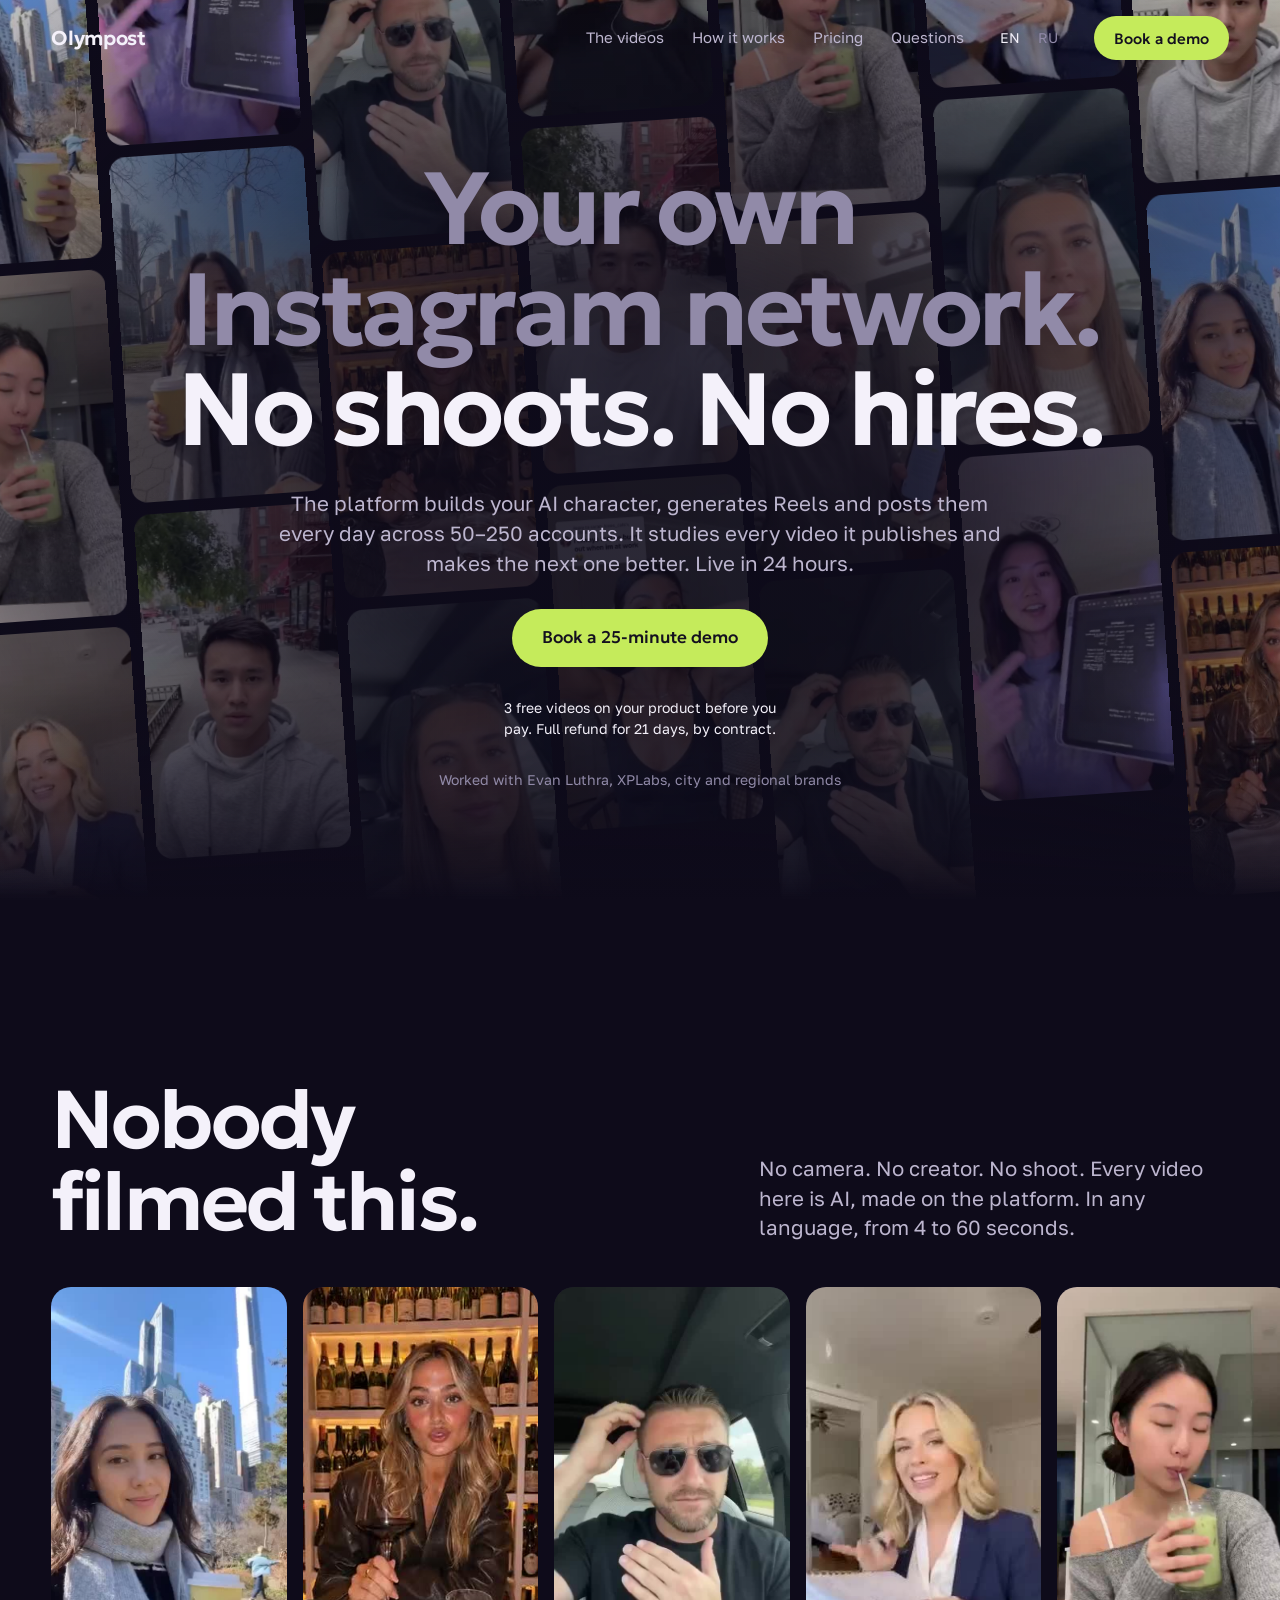
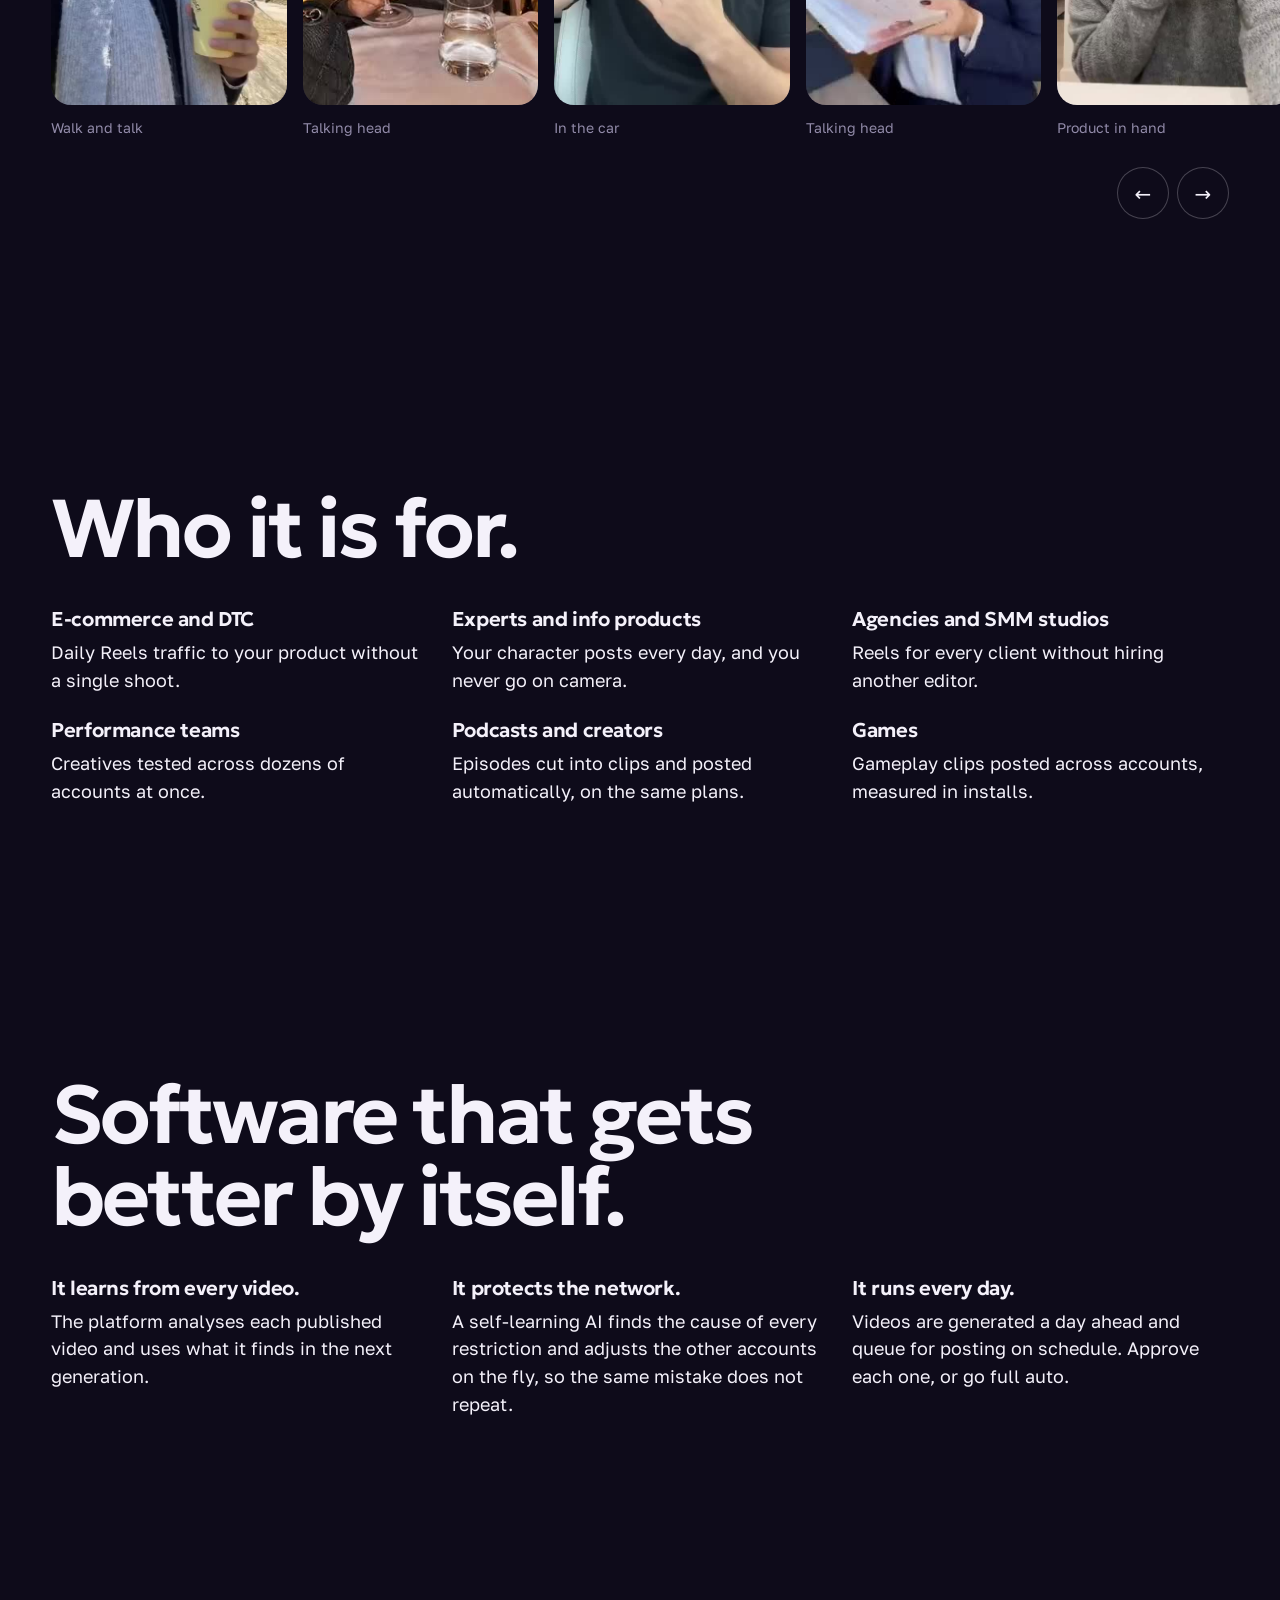
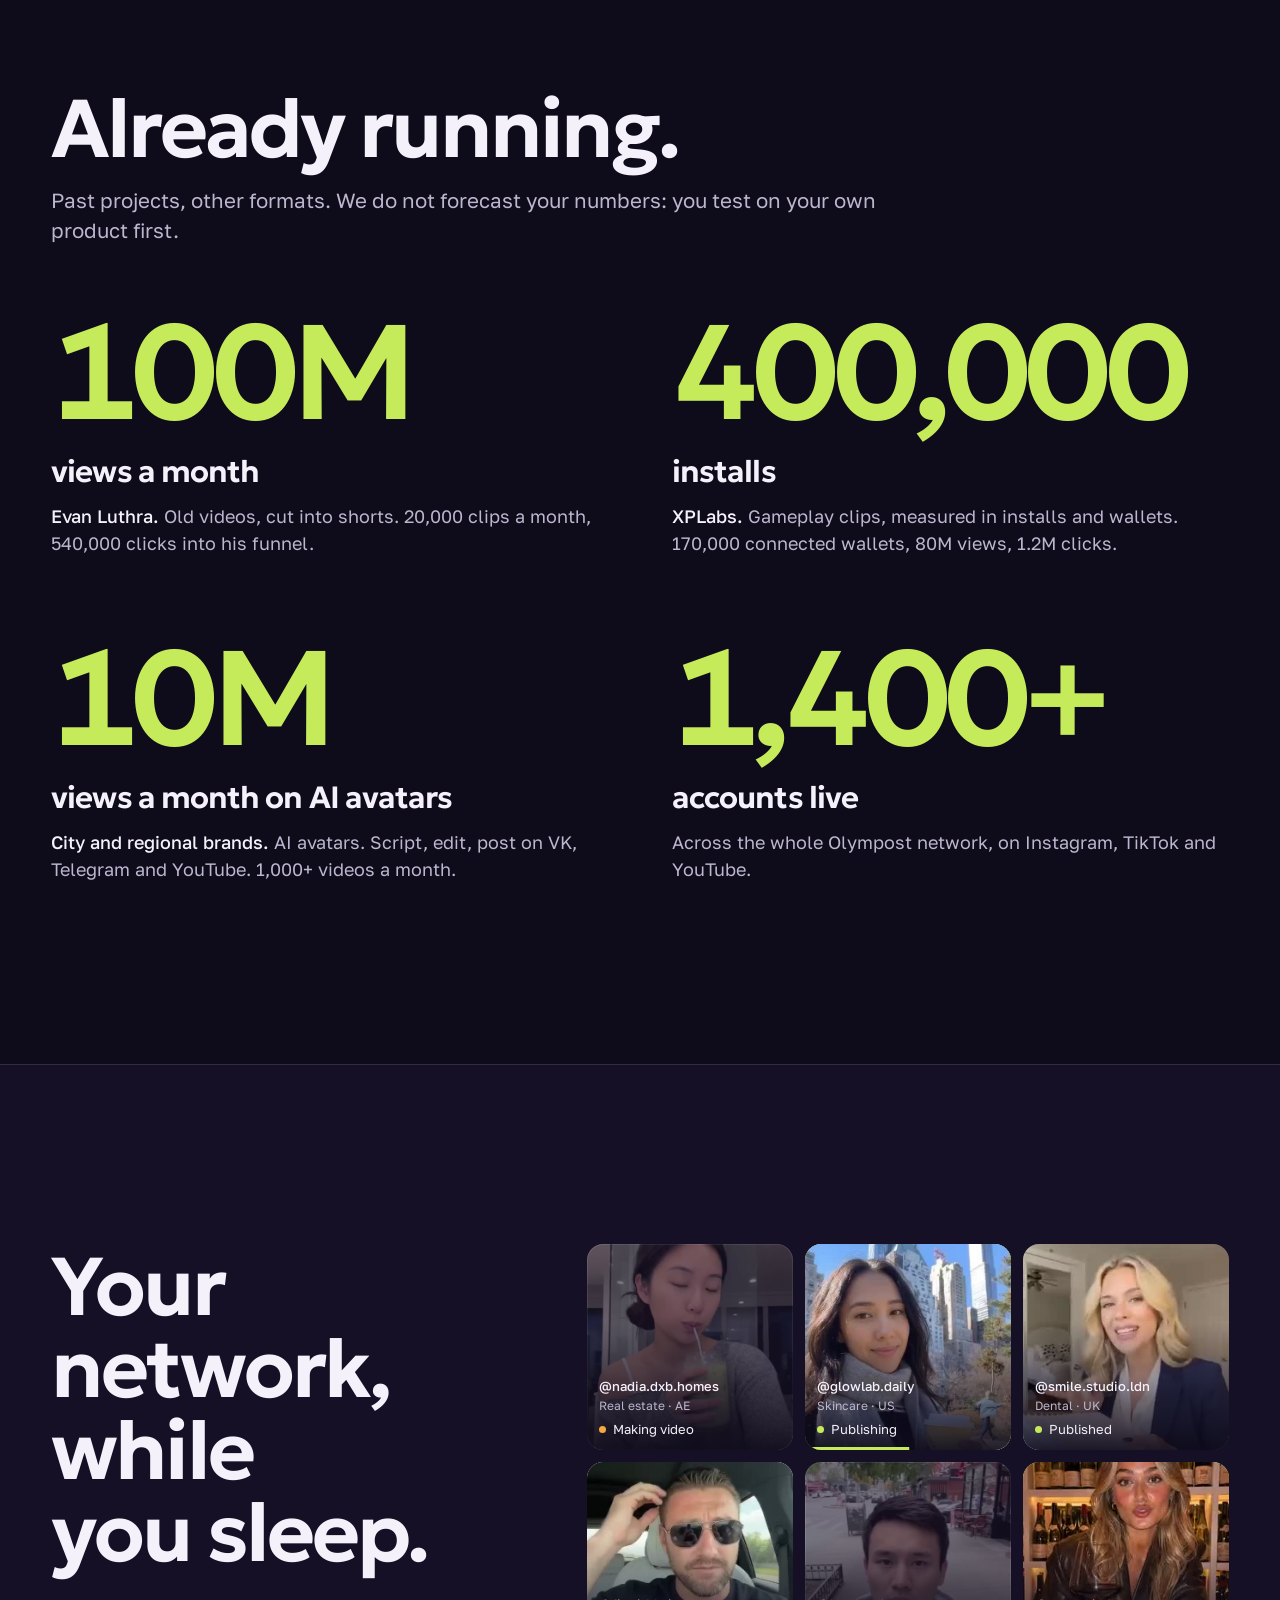
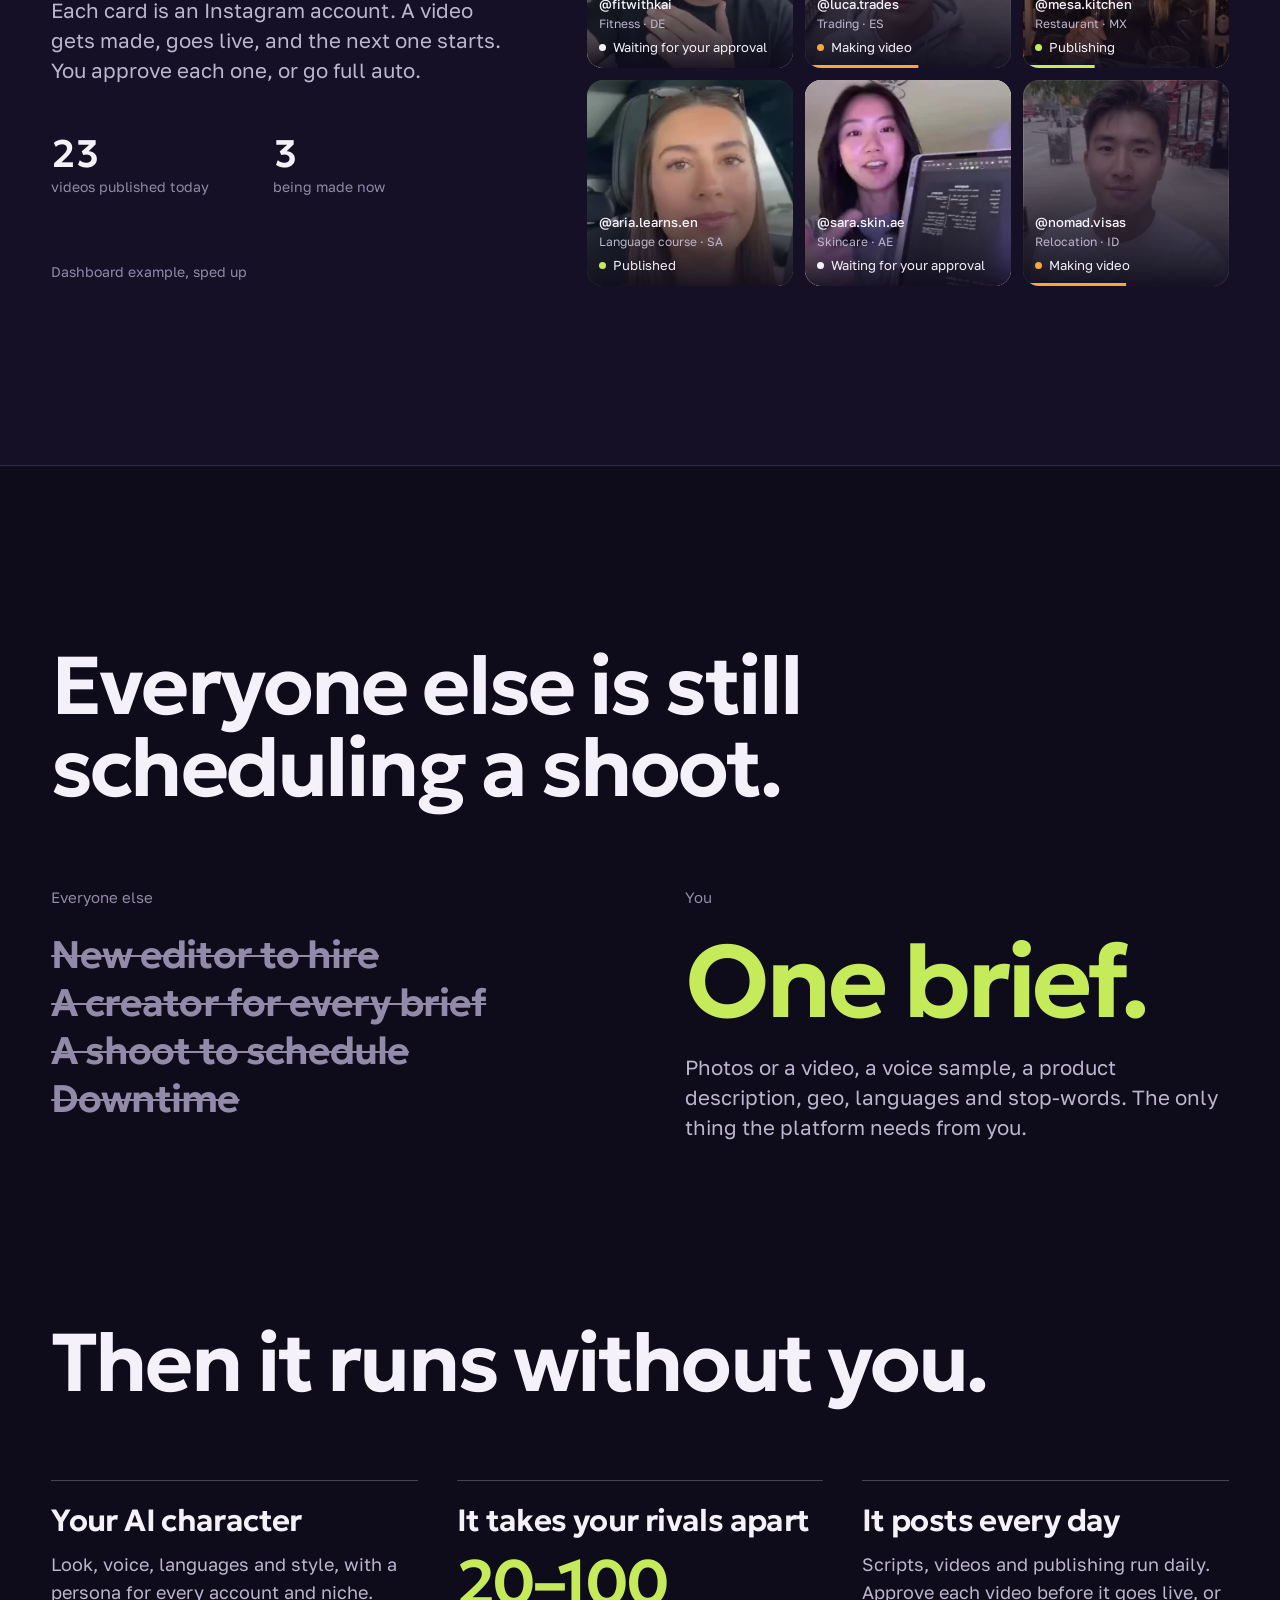
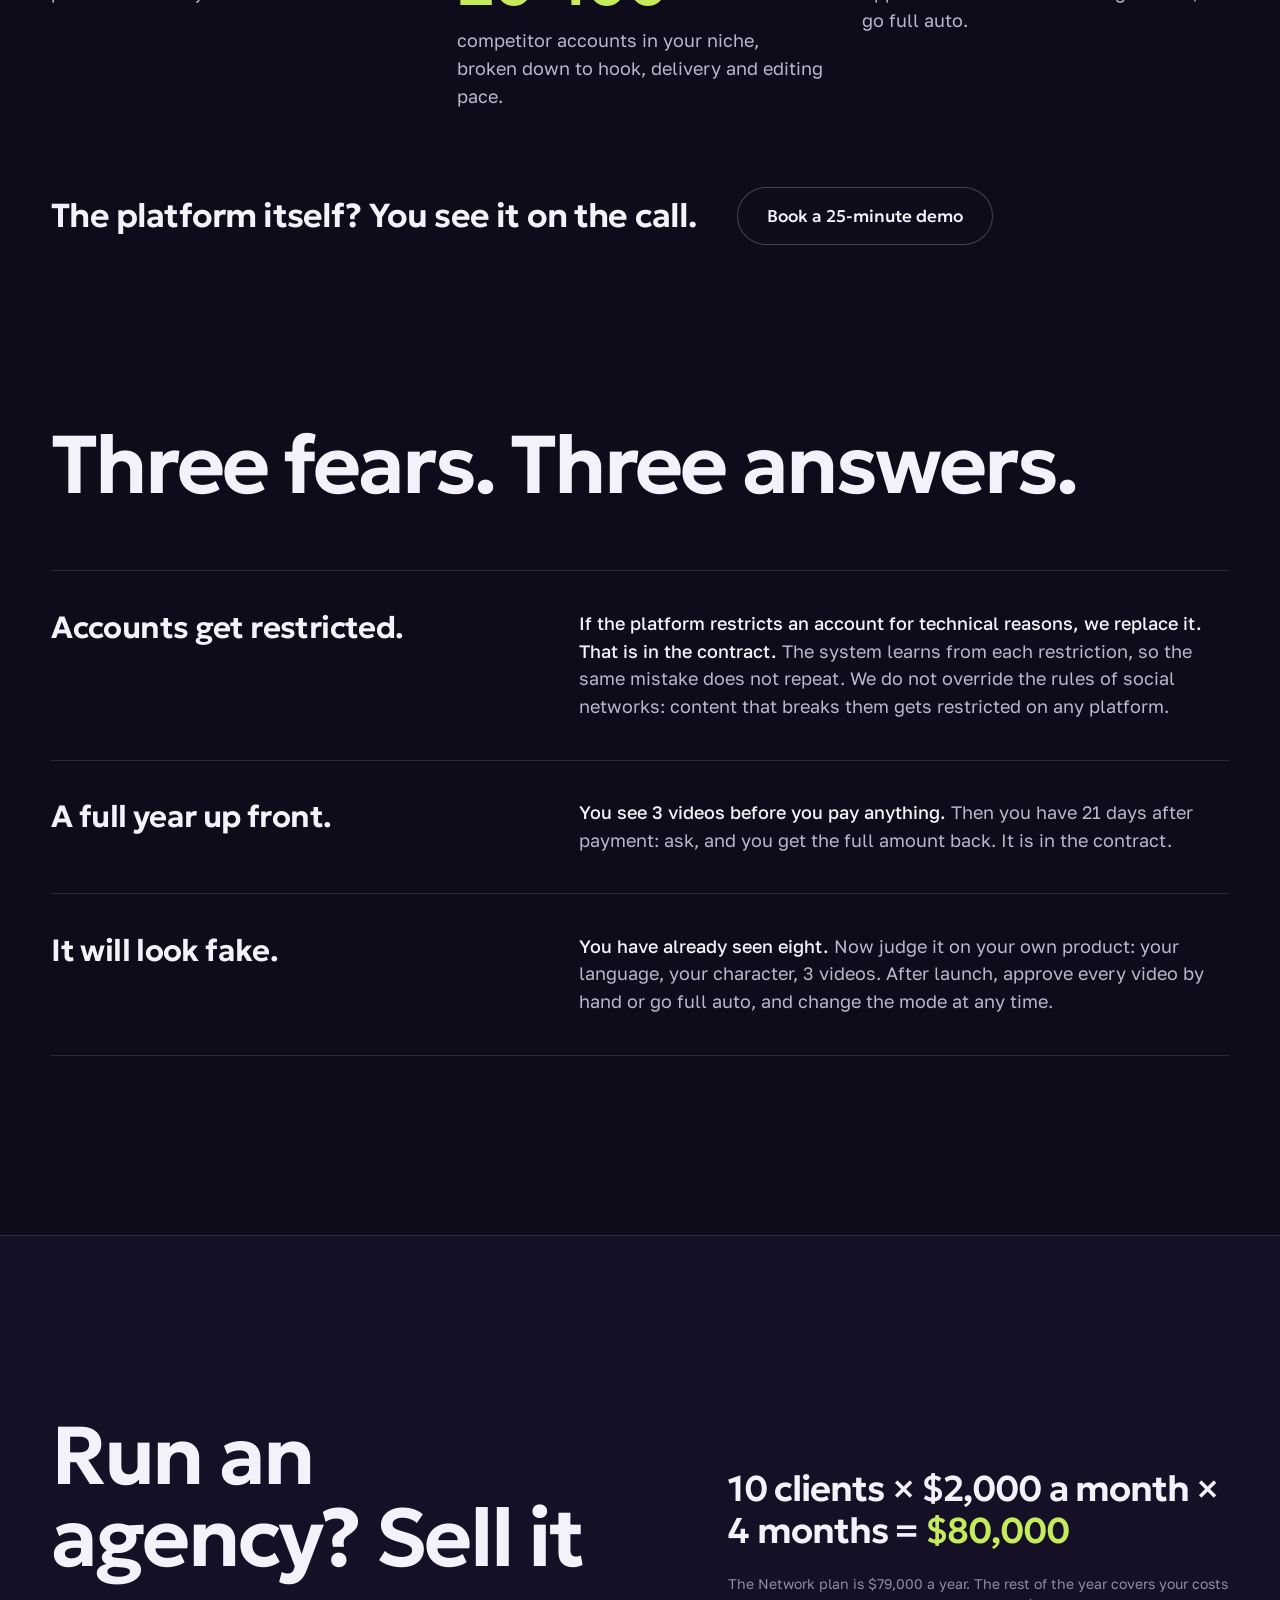
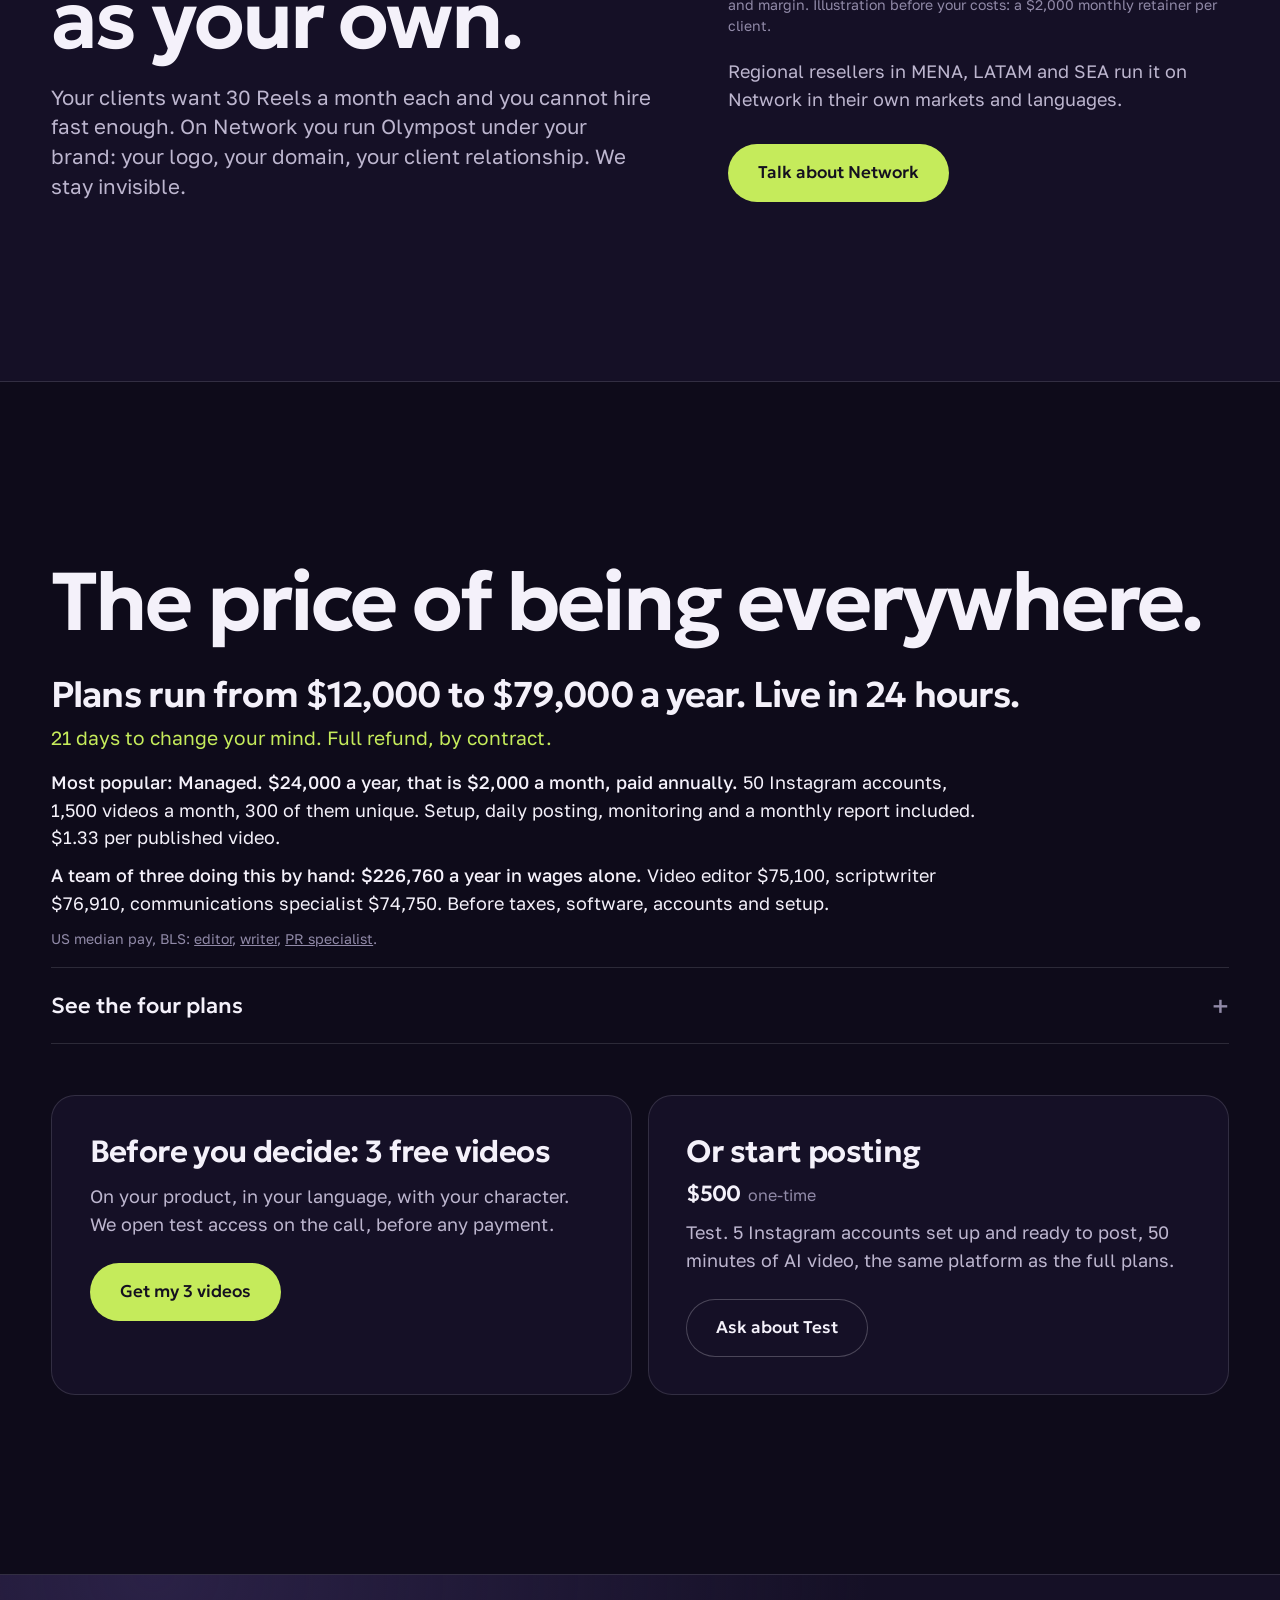
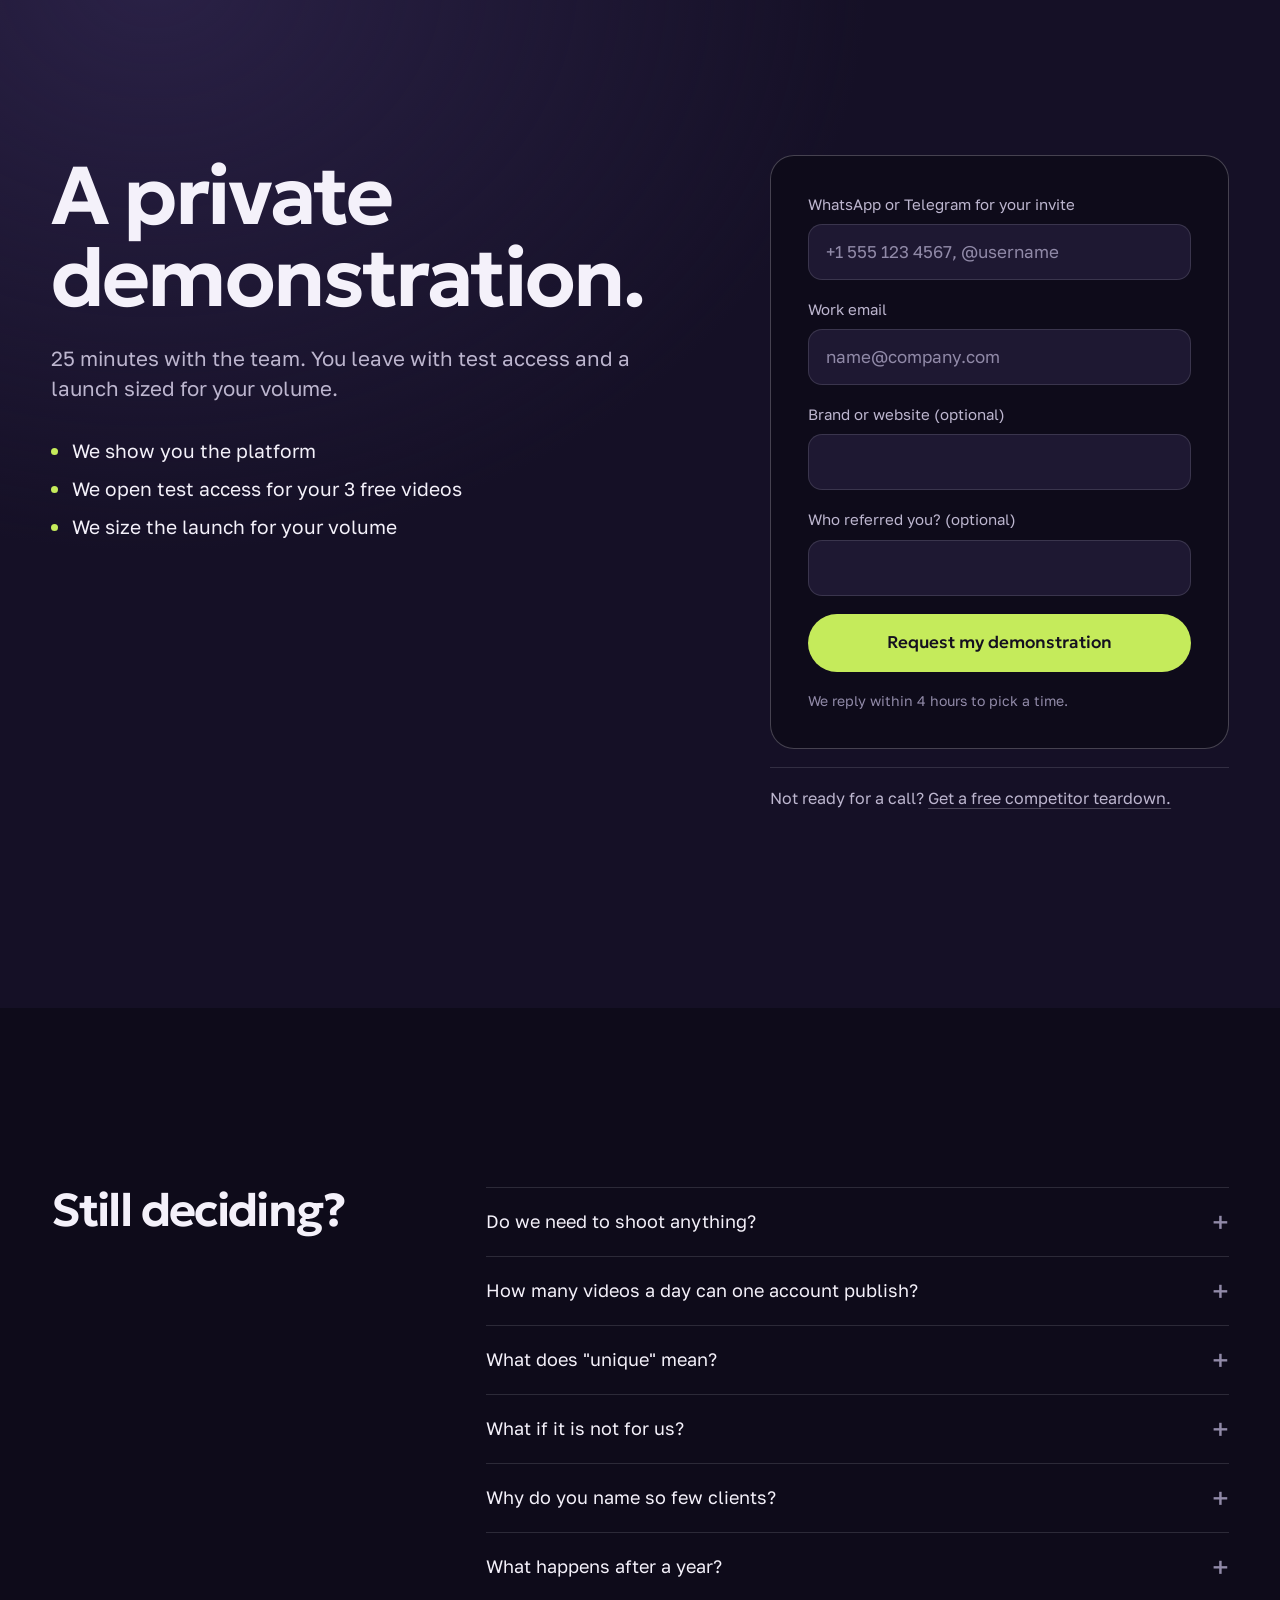
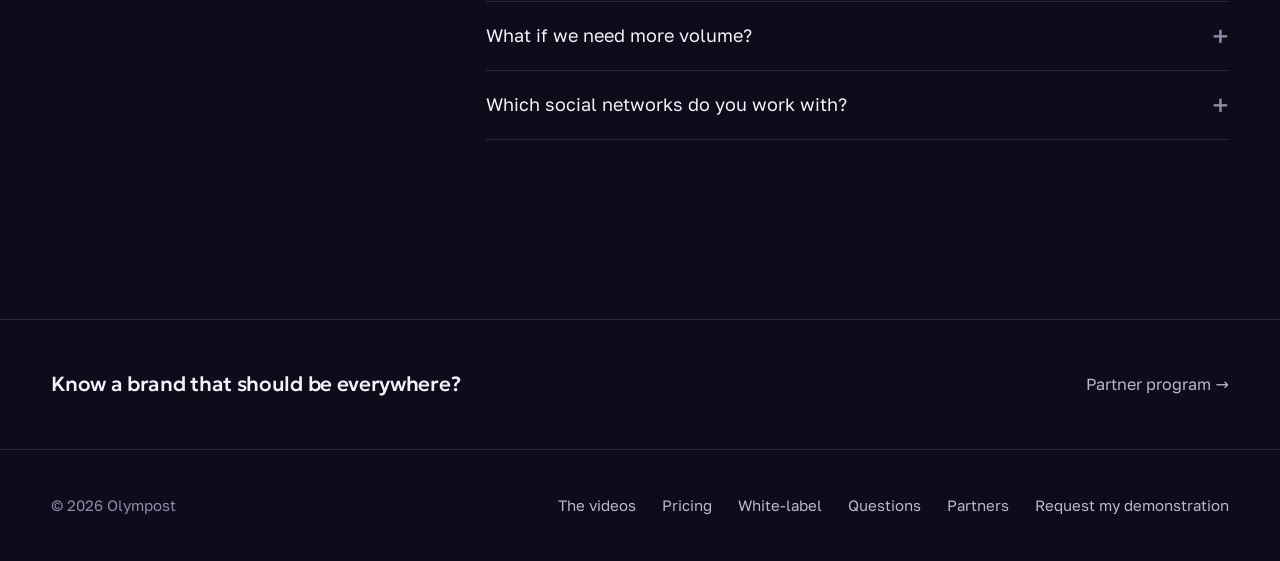
==== commit 99d2e74a: "Add podcasts, games and undisclosed clients FAQ" ====
--- a/index.html
+++ b/index.html
@@ -102,6 +102,8 @@
       <li class="rv"><h3 data-t="fw3">Experts and info products</h3><p data-t="fw4">Your character posts every day, and you never go on camera.</p></li>
       <li class="rv"><h3 data-t="fw5">Agencies and SMM studios</h3><p data-t="fw6">Reels for every client without hiring another editor.</p></li>
       <li class="rv"><h3 data-t="fw7">Performance teams</h3><p data-t="fw8">Creatives tested across dozens of accounts at once.</p></li>
+      <li class="rv"><h3 data-t="fw9">Podcasts and creators</h3><p data-t="fw10">Episodes cut into clips and posted automatically, on the same plans.</p></li>
+      <li class="rv"><h3 data-t="fw11">Games</h3><p data-t="fw12">Gameplay clips posted across accounts, measured in installs.</p></li>
     </ul>
   </div>
 </section>
@@ -354,6 +356,7 @@
       <details class="q"><summary data-t="q3">How many videos a day can one account publish?</summary><p data-t="q4">As many as you need. We recommend 1–3 per account per day. Plans are sized at one video a day per account: 50 accounts on Managed, 120 on Growth, 250 on Network.</p></details>
       <details class="q"><summary data-t="q5">What does "unique" mean?</summary><p data-t="q6">A unique video is generated from scratch, then re-cut into four variants for different accounts. One unique video becomes five posts. On Managed, 300 of the 1,500 videos a month are unique.</p></details>
       <details class="q"><summary data-t="qr0">What if it is not for us?</summary><p data-t="qr1">You have 21 days after payment. Ask for a refund and you get the full amount back.</p></details>
+      <details class="q"><summary data-t="qn0">Why do you name so few clients?</summary><p data-t="qn1">We cannot disclose everyone we work with. The names on this page are the ones we can share. Ask on the call what we can show for your niche.</p></details>
       <details class="q"><summary data-t="q7">What happens after a year?</summary><p data-t="q8">Renewal costs less because onboarding does not repeat: $10,000 for License, $22,000 for Managed, $41,000 for Growth and $72,000 for Network. If you do not renew a License, your character and settings stay with you; updates and support stop.</p></details>
       <details class="q"><summary data-t="q9">What if we need more volume?</summary><p data-t="q10">Above the plan, an extra account is $35 a month with one video a day included. Or move up a plan. If none of them fits, we put together individual terms.</p></details>
       <details class="q"><summary data-t="q11">Which social networks do you work with?</summary><p data-t="q12">Instagram is the core: plans count Instagram accounts, from setup to daily posting. The platform also posts to TikTok and YouTube, at $4 and $7 per account a month on top of the plan.</p></details>
@@ -388,7 +391,7 @@
 
 <div class="mbar"><a class="btn" href="#book" data-t="cta4">Book a 25-minute demo</a></div>
 
-<script type="application/json" id="i18n-ru">{"title":"Olympost. Ваш бренд уже везде.","p":{"b6":"+7 900 123 45 67, @username"},"t":{"skip":"К содержанию","n1":"Видео","n2":"Как это работает","n3":"Цены","n4":"Вопросы","n5":"Партнёрам","cta":"Записаться на демо","h1":"<em>Своя сеть в Instagram.<\/em><br>Без съёмок. Без найма.","h2":"Платформа создаёт вашего AI-персонажа, генерирует Reels и каждый день публикует их в 50–250 аккаунтах. Она анализирует каждое опубликованное видео и улучшает следующее. Запуск за 24 часа.","cta2":"Записаться на демо, 25 минут","h3":"Работали с Evan Luthra, XPLabs, городскими и региональными брендами","v1":"Этого никто не снимал.","v2":"Ни камеры. Ни блогера. Ни съёмки. Каждое видео здесь создано AI на платформе. На любом языке, от 4 до 60 секунд.","f1":"На ходу","f2":"На камеру","f3":"В машине","f4":"На камеру","f5":"Продукт в руке","f6":"На ходу","f7":"На улице","f8":"Ответ на комментарий","r0":"Уже работает.","r1":"просмотров в месяц","r2":"<b>Evan Luthra.<\/b> Старые видео, нарезанные на шортсы. 20 000 клипов в месяц, 540 000 переходов в его воронку.","r3":"установок","r4":"<b>XPLabs.<\/b> Клипы из геймплея, считали установки и кошельки. 170 000 подключённых кошельков, 80 млн просмотров, 1,2 млн кликов.","r5":"аккаунтов в работе","r6":"Во всей сети Olympost: в Instagram, TikTok и YouTube.","w1":"Ваша сеть, пока вы спите.","w2":"Каждая карточка — Instagram-аккаунт. Видео создаётся, выходит, начинается следующее. Вы утверждаете каждое или включаете автопилот.","w3":"видео опубликовано сегодня","w4":"создаётся сейчас","w5":"Пример кабинета, ускорено","c0":"Все остальные ещё согласуют съёмку.","c1":"Как у всех","c2":"Новый монтажёр","c3":"Блогер на каждый бриф","c4":"Съёмка по графику","c5":"Простои","c6":"Как у вас","c7":"Один бриф.","c8":"Фото или видео, образец голоса, описание продукта, гео, языки и стоп-слова. Больше от вас ничего не нужно.","m0":"Дальше всё работает без вас.","m1":"Ваш AI-персонаж","m2":"Внешность, голос, языки и стиль, а для каждого аккаунта и ниши своя персона.","m3":"Разбирает конкурентов на части","m4":"аккаунтов конкурентов в вашей нише. У каждого разбираем хук, подачу и темп монтажа.","m5":"Публикует каждый день","m6":"Сценарии, видео и публикации идут ежедневно. Утверждайте каждое видео до выхода или включите полный автопилот.","m7":"Саму платформу покажем на созвоне.","cta3":"Записаться на демо, 25 минут","k0":"Три страха. Три ответа.","k1":"Аккаунты ограничивают.","k2":"<b>Если платформа ограничила аккаунт по техническим причинам, мы его заменим. Это записано в договоре.<\/b> Система учится на каждом ограничении, чтобы ошибка не повторялась. Правила соцсетей мы не отменяем: контент, который их нарушает, ограничат на любой платформе.","k3":"Оплата за год вперёд.","k4":"<b>Вы видите 3 видео, прежде чем заплатите.<\/b> После оплаты у вас 21 день: попросите, и вернём всю сумму. Это в договоре.","k5":"Это будет выглядеть фальшиво.","k6":"<b>Восемь вы уже видели.<\/b> Теперь оцените на своём продукте: ваш язык, ваш персонаж, 3 видео. После запуска утверждайте каждое видео вручную или включите автопилот, режим меняется в любой момент.","a0":"У вас агентство? Продавайте как своё.","a1":"Клиенты хотят по 30 Reels в месяц, а нанимать так быстро не получается. На Network вы ведёте Olympost под своим брендом: ваш логотип, ваш домен, клиент остаётся вашим. Нас никто не увидит.","a2":"10 клиентов × $2 000 в месяц × 4 месяца = <b>$80 000<\/b>","a3":"Тариф Network стоит $79 000 в год. Остаток года покрывает ваши расходы и маржу. Иллюстрация до ваших расходов: ретейнер $2 000 в месяц с клиента.","p0":"Сколько стоит быть везде.","p1":"Прежде чем решать: 3 бесплатных видео","p3":"На вашем продукте, на вашем языке, с вашим персонажем. Доступ открываем на созвоне, до любой оплаты.","p4":"Получить 3 видео","p5":"Или сразу публикуйте","p6":"$500<small>разово<\/small>","p7":"Test. 5 Instagram-аккаунтов настроены и готовы к публикации, 50 минут AI-видео, та же платформа, что и в полных тарифах.","p8":"Спросить про Test","p9":"Тарифы от $12 000 до $79 000 в год. Запуск за 24 часа.","p9r":"21 день, чтобы передумать. Полный возврат по договору.","p10":"Посмотреть четыре тарифа","pa1":"$24 000<small>в год · продление $22 000<\/small>","pa2":"<b>50 Instagram-аккаунтов, 1 500 видео в месяц.<\/b> Всё включено: настройка, ежедневные публикации, мониторинг, инфраструктура и ежемесячный отчёт.","pb1":"$45 000<small>в год · продление $41 000<\/small>","pb2":"<b>120 Instagram-аккаунтов, 3 600 видео в месяц.<\/b> Всё из Managed и выделенный аккаунт-менеджер.","pc1":"$79 000<small>в год · продление $72 000<\/small>","pc2":"<b>250 Instagram-аккаунтов, 7 500 видео в месяц.<\/b> Всё из Growth, персональный менеджер, приоритет в очереди генерации, стратегическая сессия раз в квартал и право white-label.","pd1":"$12 000<small>в год · продление $10 000<\/small>","pd2":"<b>Ведите сами.<\/b> Вся платформа, персонаж, конвейер, промпты, обучение и обновления, от 10 аккаунтов, только для своих брендов. Инфраструктуру и генерацию оплачиваете напрямую, на своих аккаунтах.","pe1":"Оплата за год. Активация в течение 24 часов. Сверх тарифа: $35 за аккаунт в месяц, $1,80 за дополнительное уникальное видео, $0,35 за дополнительный вариант. TikTok $4 и YouTube $7 за аккаунт в месяц.","pe2":"Нужен другой объём или набор платформ? Индивидуальные условия обсудим на созвоне.","b0":"Закрытая демонстрация.","b1":"25 минут с командой. После них у вас есть тестовый доступ и расчёт запуска под ваш объём.","b2":"Покажем платформу","b3":"Откроем тестовый доступ для ваших 3 бесплатных видео","b4":"Рассчитаем запуск под ваш объём","b5":"WhatsApp или Telegram для приглашения","b7":"Укажите номер WhatsApp с кодом страны или @username в Telegram.","b8":"Рабочая почта","b9":"Укажите почту вида name@company.com.","b10":"Запросить демонстрацию","b11":"Ответим в течение 4 часов, чтобы выбрать время.","t0":"Пока не готовы к созвону? <u>Получите бесплатный разбор конкурента.<\/u>","t1":"Пришлите один аккаунт конкурента. В ответ получите PDF: 10 форматов, которые уже сработали в вашей нише, с разбором хука, структуры и темпа.","t2":"Конкурент в Instagram","t3":"Укажите один аккаунт Instagram, например @competitor.","t4":"Рабочая почта","t5":"Укажите почту вида name@company.com.","t6":"Прислать разбор","qr0":"А если нам не подойдёт?","qr1":"После оплаты у вас 21 день. Попросите о возврате, и мы вернём всю сумму.","q0":"Ещё думаете?","q1":"Нужно ли что-то снимать?","q2":"Нет. Один раз вы присылаете фото или видео, образец голоса, описание продукта, гео, языки и стоп-слова. Персонаж и все видео дальше создаются на платформе.","q3":"Сколько видео в день может публиковать один аккаунт?","q4":"Сколько вам нужно. Мы рекомендуем 1–3 на аккаунт в день. Тарифы рассчитаны на одно видео в день на аккаунт: 50 аккаунтов на Managed, 120 на Growth, 250 на Network.","q5":"Что значит «уникальное» видео?","q6":"Уникальное видео генерируется с нуля, а затем перемонтируется в четыре варианта для разных аккаунтов. Одно уникальное видео даёт пять публикаций. На Managed уникальны 300 из 1 500 видео в месяц.","q7":"Что будет через год?","q8":"Продление дешевле, потому что онбординг не повторяется: $10 000 за License, $22 000 за Managed, $41 000 за Growth и $72 000 за Network. Если не продлить License, персонаж и настройки остаются у вас, а обновления и поддержка прекращаются.","q9":"Что, если нужен больший объём?","q10":"Сверх тарифа дополнительный аккаунт стоит $35 в месяц с одним видео в день. Или перейдите на тариф выше. Если ни один не подходит, обсудим индивидуальные условия.","q11":"С какими соцсетями вы работаете?","q12":"Основа — Instagram: в тарифах считаются Instagram-аккаунты, от настройки до ежедневных публикаций. Платформа также публикует в TikTok и YouTube: $4 и $7 за аккаунт в месяц сверх тарифа.","s1":"Знаете бренд, который должен быть везде?","s2":"Партнёрская программа →","n1b":"Видео","n3b":"Цены","n6":"White-label","n4b":"Вопросы","n5b":"Партнёрам","n7":"Запросить демонстрацию","cta4":"Записаться на демо, 25 минут","r7":"просмотров в месяц на AI-аватарах","r8":"<b>Городские и региональные бренды.<\/b> AI-аватары. Сценарий, монтаж, публикация в VK, Telegram и YouTube. 1 000+ видео в месяц.","a4":"Региональные реселлеры в MENA, LATAM и SEA работают так на Network, на своих рынках и языках.","a5":"Обсудить Network","hq4":"3 бесплатных видео на вашем продукте до оплаты. Полный возврат в течение 21 дня по договору.","fw0":"Кому это нужно.","fw1":"E-commerce и DTC","fw2":"Reels-трафик на продукт каждый день без единой съёмки.","fw3":"Эксперты и инфопродукты","fw4":"Персонаж публикуется каждый день, вы не в кадре.","fw5":"Агентства и SMM-студии","fw6":"Reels для каждого клиента без найма монтажёра.","fw7":"Перформанс-команды","fw8":"Креативы сразу на десятках аккаунтов.","r0b":"Прошлые проекты, другие форматы. Ваши цифры мы не прогнозируем: сначала проверяете на своём продукте.","vl1":"<b>Чаще всего выбирают Managed. $24 000 в год, это $2 000 в месяц при оплате за год.<\/b> 50 Instagram-аккаунтов, 1 500 видео в месяц, из них 300 уникальных. Настройка, ежедневные публикации, мониторинг и отчёт каждый месяц включены. $1,33 за опубликованное видео.","vl2":"<b>Команда из трёх человек вручную: $226 760 в год только на зарплаты.<\/b> Монтажёр $75 100, сценарист $76 910, специалист по коммуникациям $74 750. Без налогов, софта, аккаунтов и настройки.","b12":"Бренд или сайт (необязательно)","b13":"Кто порекомендовал? (необязательно)","e0":"Софт, который сам становится лучше.","e1":"Учится на каждом видео.","e2":"Платформа анализирует каждое опубликованное видео и использует это при следующей генерации.","e3":"Защищает сеть.","e4":"Самообучающийся AI находит причину каждого ограничения и на ходу меняет поведение остальных аккаунтов, чтобы ошибка не повторилась.","e5":"Работает каждый день.","e6":"Видео генерируются на день вперёд и встают в очередь на публикацию. Утверждайте каждое или включите полный автомат.","vl3":"Медианные зарплаты в США, BLS: <a href=\"https://www.bls.gov/ooh/media-and-communication/film-and-video-editors-and-camera-operators.htm\" rel=\"noopener\" target=\"_blank\">монтажёр<\/a>, <a href=\"https://www.bls.gov/ooh/media-and-communication/writers-and-authors.htm\" rel=\"noopener\" target=\"_blank\">сценарист<\/a>, <a href=\"https://www.bls.gov/ooh/media-and-communication/public-relations-specialists.htm\" rel=\"noopener\" target=\"_blank\">PR-специалист<\/a>."}}</script>
+<script type="application/json" id="i18n-ru">{"title":"Olympost. Ваш бренд уже везде.","p":{"b6":"+7 900 123 45 67, @username"},"t":{"skip":"К содержанию","n1":"Видео","n2":"Как это работает","n3":"Цены","n4":"Вопросы","n5":"Партнёрам","cta":"Записаться на демо","h1":"<em>Своя сеть в Instagram.<\/em><br>Без съёмок. Без найма.","h2":"Платформа создаёт вашего AI-персонажа, генерирует Reels и каждый день публикует их в 50–250 аккаунтах. Она анализирует каждое опубликованное видео и улучшает следующее. Запуск за 24 часа.","cta2":"Записаться на демо, 25 минут","h3":"Работали с Evan Luthra, XPLabs, городскими и региональными брендами","v1":"Этого никто не снимал.","v2":"Ни камеры. Ни блогера. Ни съёмки. Каждое видео здесь создано AI на платформе. На любом языке, от 4 до 60 секунд.","f1":"На ходу","f2":"На камеру","f3":"В машине","f4":"На камеру","f5":"Продукт в руке","f6":"На ходу","f7":"На улице","f8":"Ответ на комментарий","r0":"Уже работает.","r1":"просмотров в месяц","r2":"<b>Evan Luthra.<\/b> Старые видео, нарезанные на шортсы. 20 000 клипов в месяц, 540 000 переходов в его воронку.","r3":"установок","r4":"<b>XPLabs.<\/b> Клипы из геймплея, считали установки и кошельки. 170 000 подключённых кошельков, 80 млн просмотров, 1,2 млн кликов.","r5":"аккаунтов в работе","r6":"Во всей сети Olympost: в Instagram, TikTok и YouTube.","w1":"Ваша сеть, пока вы спите.","w2":"Каждая карточка — Instagram-аккаунт. Видео создаётся, выходит, начинается следующее. Вы утверждаете каждое или включаете автопилот.","w3":"видео опубликовано сегодня","w4":"создаётся сейчас","w5":"Пример кабинета, ускорено","c0":"Все остальные ещё согласуют съёмку.","c1":"Как у всех","c2":"Новый монтажёр","c3":"Блогер на каждый бриф","c4":"Съёмка по графику","c5":"Простои","c6":"Как у вас","c7":"Один бриф.","c8":"Фото или видео, образец голоса, описание продукта, гео, языки и стоп-слова. Больше от вас ничего не нужно.","m0":"Дальше всё работает без вас.","m1":"Ваш AI-персонаж","m2":"Внешность, голос, языки и стиль, а для каждого аккаунта и ниши своя персона.","m3":"Разбирает конкурентов на части","m4":"аккаунтов конкурентов в вашей нише. У каждого разбираем хук, подачу и темп монтажа.","m5":"Публикует каждый день","m6":"Сценарии, видео и публикации идут ежедневно. Утверждайте каждое видео до выхода или включите полный автопилот.","m7":"Саму платформу покажем на созвоне.","cta3":"Записаться на демо, 25 минут","k0":"Три страха. Три ответа.","k1":"Аккаунты ограничивают.","k2":"<b>Если платформа ограничила аккаунт по техническим причинам, мы его заменим. Это записано в договоре.<\/b> Система учится на каждом ограничении, чтобы ошибка не повторялась. Правила соцсетей мы не отменяем: контент, который их нарушает, ограничат на любой платформе.","k3":"Оплата за год вперёд.","k4":"<b>Вы видите 3 видео, прежде чем заплатите.<\/b> После оплаты у вас 21 день: попросите, и вернём всю сумму. Это в договоре.","k5":"Это будет выглядеть фальшиво.","k6":"<b>Восемь вы уже видели.<\/b> Теперь оцените на своём продукте: ваш язык, ваш персонаж, 3 видео. После запуска утверждайте каждое видео вручную или включите автопилот, режим меняется в любой момент.","a0":"У вас агентство? Продавайте как своё.","a1":"Клиенты хотят по 30 Reels в месяц, а нанимать так быстро не получается. На Network вы ведёте Olympost под своим брендом: ваш логотип, ваш домен, клиент остаётся вашим. Нас никто не увидит.","a2":"10 клиентов × $2 000 в месяц × 4 месяца = <b>$80 000<\/b>","a3":"Тариф Network стоит $79 000 в год. Остаток года покрывает ваши расходы и маржу. Иллюстрация до ваших расходов: ретейнер $2 000 в месяц с клиента.","p0":"Сколько стоит быть везде.","p1":"Прежде чем решать: 3 бесплатных видео","p3":"На вашем продукте, на вашем языке, с вашим персонажем. Доступ открываем на созвоне, до любой оплаты.","p4":"Получить 3 видео","p5":"Или сразу публикуйте","p6":"$500<small>разово<\/small>","p7":"Test. 5 Instagram-аккаунтов настроены и готовы к публикации, 50 минут AI-видео, та же платформа, что и в полных тарифах.","p8":"Спросить про Test","p9":"Тарифы от $12 000 до $79 000 в год. Запуск за 24 часа.","p9r":"21 день, чтобы передумать. Полный возврат по договору.","p10":"Посмотреть четыре тарифа","pa1":"$24 000<small>в год · продление $22 000<\/small>","pa2":"<b>50 Instagram-аккаунтов, 1 500 видео в месяц.<\/b> Всё включено: настройка, ежедневные публикации, мониторинг, инфраструктура и ежемесячный отчёт.","pb1":"$45 000<small>в год · продление $41 000<\/small>","pb2":"<b>120 Instagram-аккаунтов, 3 600 видео в месяц.<\/b> Всё из Managed и выделенный аккаунт-менеджер.","pc1":"$79 000<small>в год · продление $72 000<\/small>","pc2":"<b>250 Instagram-аккаунтов, 7 500 видео в месяц.<\/b> Всё из Growth, персональный менеджер, приоритет в очереди генерации, стратегическая сессия раз в квартал и право white-label.","pd1":"$12 000<small>в год · продление $10 000<\/small>","pd2":"<b>Ведите сами.<\/b> Вся платформа, персонаж, конвейер, промпты, обучение и обновления, от 10 аккаунтов, только для своих брендов. Инфраструктуру и генерацию оплачиваете напрямую, на своих аккаунтах.","pe1":"Оплата за год. Активация в течение 24 часов. Сверх тарифа: $35 за аккаунт в месяц, $1,80 за дополнительное уникальное видео, $0,35 за дополнительный вариант. TikTok $4 и YouTube $7 за аккаунт в месяц.","pe2":"Нужен другой объём или набор платформ? Индивидуальные условия обсудим на созвоне.","b0":"Закрытая демонстрация.","b1":"25 минут с командой. После них у вас есть тестовый доступ и расчёт запуска под ваш объём.","b2":"Покажем платформу","b3":"Откроем тестовый доступ для ваших 3 бесплатных видео","b4":"Рассчитаем запуск под ваш объём","b5":"WhatsApp или Telegram для приглашения","b7":"Укажите номер WhatsApp с кодом страны или @username в Telegram.","b8":"Рабочая почта","b9":"Укажите почту вида name@company.com.","b10":"Запросить демонстрацию","b11":"Ответим в течение 4 часов, чтобы выбрать время.","t0":"Пока не готовы к созвону? <u>Получите бесплатный разбор конкурента.<\/u>","t1":"Пришлите один аккаунт конкурента. В ответ получите PDF: 10 форматов, которые уже сработали в вашей нише, с разбором хука, структуры и темпа.","t2":"Конкурент в Instagram","t3":"Укажите один аккаунт Instagram, например @competitor.","t4":"Рабочая почта","t5":"Укажите почту вида name@company.com.","t6":"Прислать разбор","qr0":"А если нам не подойдёт?","qr1":"После оплаты у вас 21 день. Попросите о возврате, и мы вернём всю сумму.","q0":"Ещё думаете?","q1":"Нужно ли что-то снимать?","q2":"Нет. Один раз вы присылаете фото или видео, образец голоса, описание продукта, гео, языки и стоп-слова. Персонаж и все видео дальше создаются на платформе.","q3":"Сколько видео в день может публиковать один аккаунт?","q4":"Сколько вам нужно. Мы рекомендуем 1–3 на аккаунт в день. Тарифы рассчитаны на одно видео в день на аккаунт: 50 аккаунтов на Managed, 120 на Growth, 250 на Network.","q5":"Что значит «уникальное» видео?","q6":"Уникальное видео генерируется с нуля, а затем перемонтируется в четыре варианта для разных аккаунтов. Одно уникальное видео даёт пять публикаций. На Managed уникальны 300 из 1 500 видео в месяц.","q7":"Что будет через год?","q8":"Продление дешевле, потому что онбординг не повторяется: $10 000 за License, $22 000 за Managed, $41 000 за Growth и $72 000 за Network. Если не продлить License, персонаж и настройки остаются у вас, а обновления и поддержка прекращаются.","q9":"Что, если нужен больший объём?","q10":"Сверх тарифа дополнительный аккаунт стоит $35 в месяц с одним видео в день. Или перейдите на тариф выше. Если ни один не подходит, обсудим индивидуальные условия.","q11":"С какими соцсетями вы работаете?","q12":"Основа — Instagram: в тарифах считаются Instagram-аккаунты, от настройки до ежедневных публикаций. Платформа также публикует в TikTok и YouTube: $4 и $7 за аккаунт в месяц сверх тарифа.","s1":"Знаете бренд, который должен быть везде?","s2":"Партнёрская программа →","n1b":"Видео","n3b":"Цены","n6":"White-label","n4b":"Вопросы","n5b":"Партнёрам","n7":"Запросить демонстрацию","cta4":"Записаться на демо, 25 минут","r7":"просмотров в месяц на AI-аватарах","r8":"<b>Городские и региональные бренды.<\/b> AI-аватары. Сценарий, монтаж, публикация в VK, Telegram и YouTube. 1 000+ видео в месяц.","a4":"Региональные реселлеры в MENA, LATAM и SEA работают так на Network, на своих рынках и языках.","a5":"Обсудить Network","hq4":"3 бесплатных видео на вашем продукте до оплаты. Полный возврат в течение 21 дня по договору.","fw0":"Кому это нужно.","fw1":"E-commerce и DTC","fw2":"Reels-трафик на продукт каждый день без единой съёмки.","fw3":"Эксперты и инфопродукты","fw4":"Персонаж публикуется каждый день, вы не в кадре.","fw5":"Агентства и SMM-студии","fw6":"Reels для каждого клиента без найма монтажёра.","fw7":"Перформанс-команды","fw8":"Креативы сразу на десятках аккаунтов.","r0b":"Прошлые проекты, другие форматы. Ваши цифры мы не прогнозируем: сначала проверяете на своём продукте.","vl1":"<b>Чаще всего выбирают Managed. $24 000 в год, это $2 000 в месяц при оплате за год.<\/b> 50 Instagram-аккаунтов, 1 500 видео в месяц, из них 300 уникальных. Настройка, ежедневные публикации, мониторинг и отчёт каждый месяц включены. $1,33 за опубликованное видео.","vl2":"<b>Команда из трёх человек вручную: $226 760 в год только на зарплаты.<\/b> Монтажёр $75 100, сценарист $76 910, специалист по коммуникациям $74 750. Без налогов, софта, аккаунтов и настройки.","b12":"Бренд или сайт (необязательно)","b13":"Кто порекомендовал? (необязательно)","e0":"Софт, который сам становится лучше.","e1":"Учится на каждом видео.","e2":"Платформа анализирует каждое опубликованное видео и использует это при следующей генерации.","e3":"Защищает сеть.","e4":"Самообучающийся AI находит причину каждого ограничения и на ходу меняет поведение остальных аккаунтов, чтобы ошибка не повторилась.","e5":"Работает каждый день.","e6":"Видео генерируются на день вперёд и встают в очередь на публикацию. Утверждайте каждое или включите полный автомат.","vl3":"Медианные зарплаты в США, BLS: <a href=\"https://www.bls.gov/ooh/media-and-communication/film-and-video-editors-and-camera-operators.htm\" rel=\"noopener\" target=\"_blank\">монтажёр<\/a>, <a href=\"https://www.bls.gov/ooh/media-and-communication/writers-and-authors.htm\" rel=\"noopener\" target=\"_blank\">сценарист<\/a>, <a href=\"https://www.bls.gov/ooh/media-and-communication/public-relations-specialists.htm\" rel=\"noopener\" target=\"_blank\">PR-специалист<\/a>.","fw9":"Подкасты и авторы","fw10":"Выпуски нарезаются на клипы и публикуются автоматически, по тем же тарифам.","fw11":"Игры","fw12":"Клипы из геймплея на аккаунтах, с замером установок.","qn0":"Почему вы называете так мало клиентов?","qn1":"Мы не можем раскрывать всех, с кем работаем. На этой странице те имена, которые можно назвать. На созвоне спросите, что можем показать по вашей нише."}}</script>
 <script src="assets/js/site.js"></script>
 </body>
 </html>
--- a/assets/css/site.css
+++ b/assets/css/site.css
@@ -216,7 +216,7 @@
 .pay-when{margin-top:14px;max-width:44em;color:var(--fg-2)}
 .plans-refund{margin-top:10px;color:var(--lime);font-size:clamp(18px,1.5vw,21px);line-height:1.35}
 .hero-offer{color:var(--fg)}
-.fit{display:grid;grid-template-columns:repeat(4,1fr);gap:24px;margin-top:clamp(28px,3vw,44px)}
+.fit{display:grid;grid-template-columns:repeat(3,1fr);gap:24px;margin-top:clamp(28px,3vw,44px)}
 .fit h3{font-size:20px;margin-bottom:8px}
 #results .lead{margin-top:16px;max-width:44em}
 .value b{font-weight:500;color:var(--fg)}
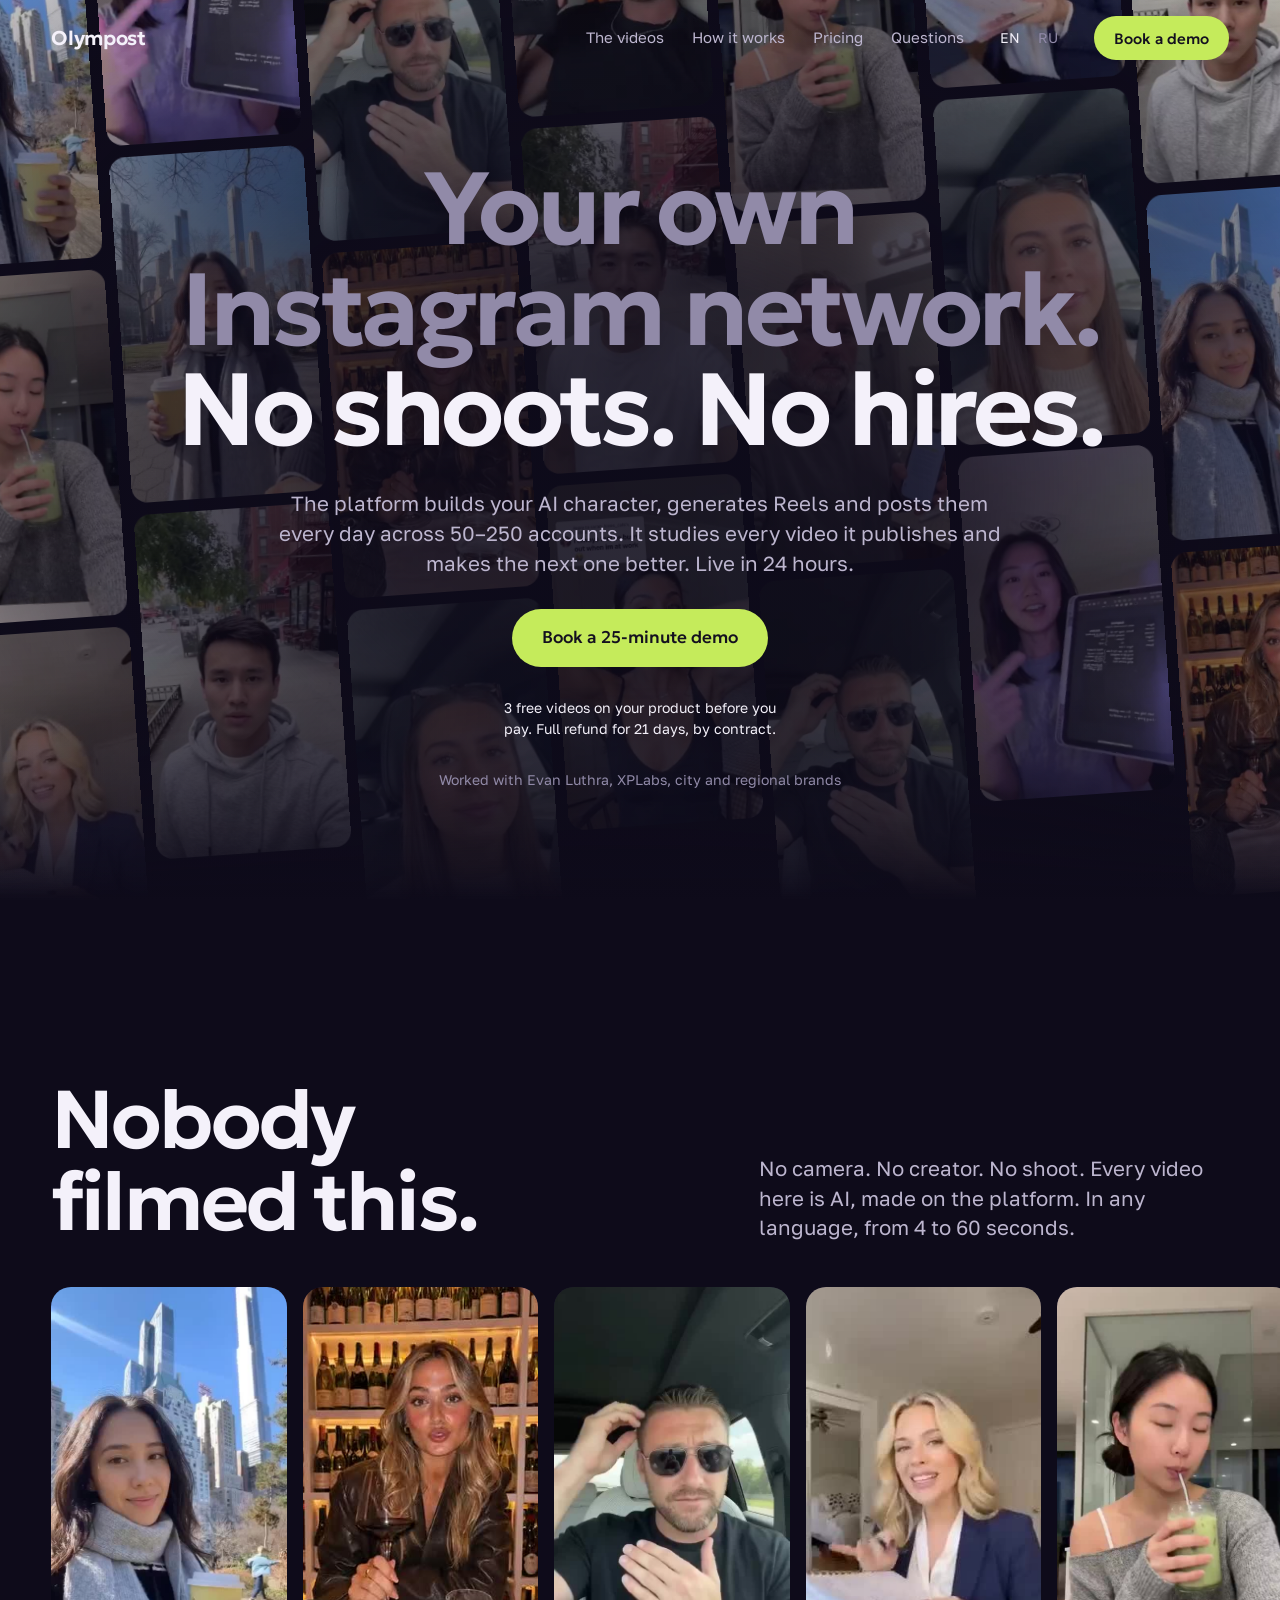
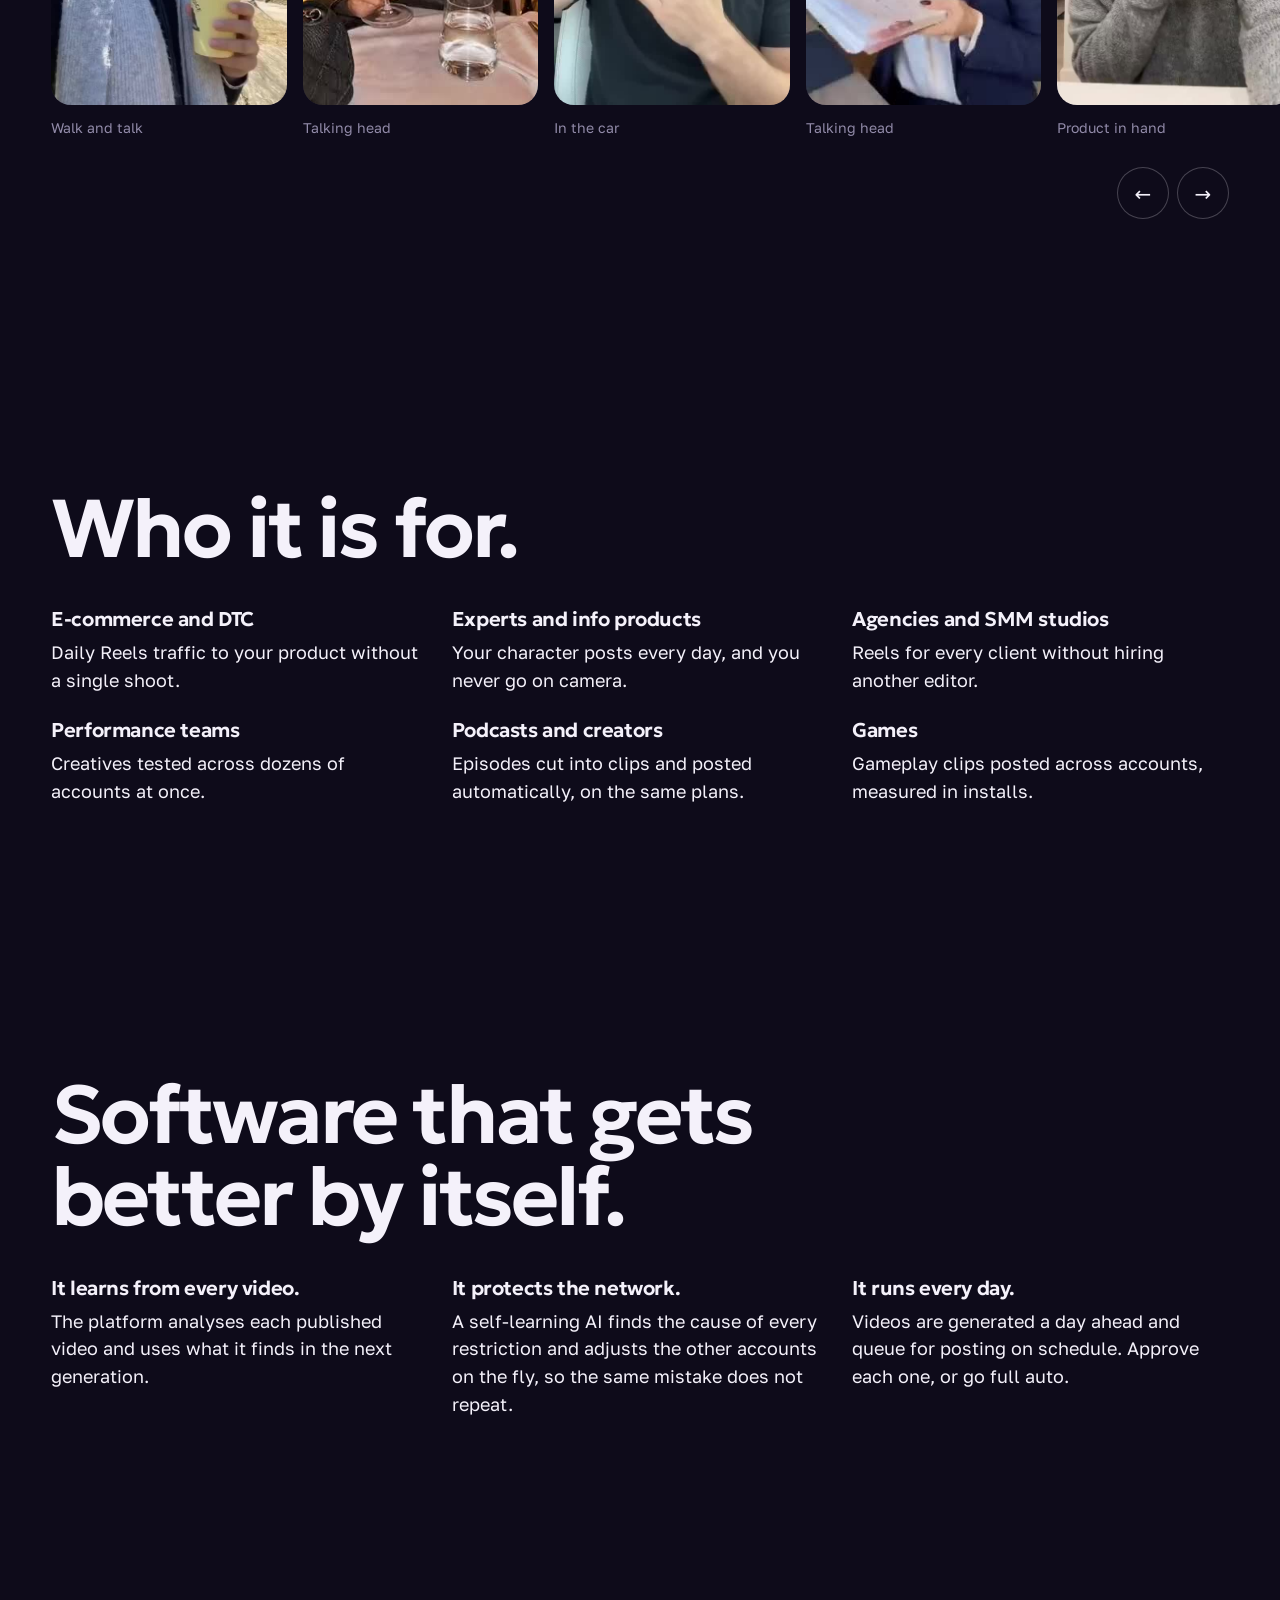
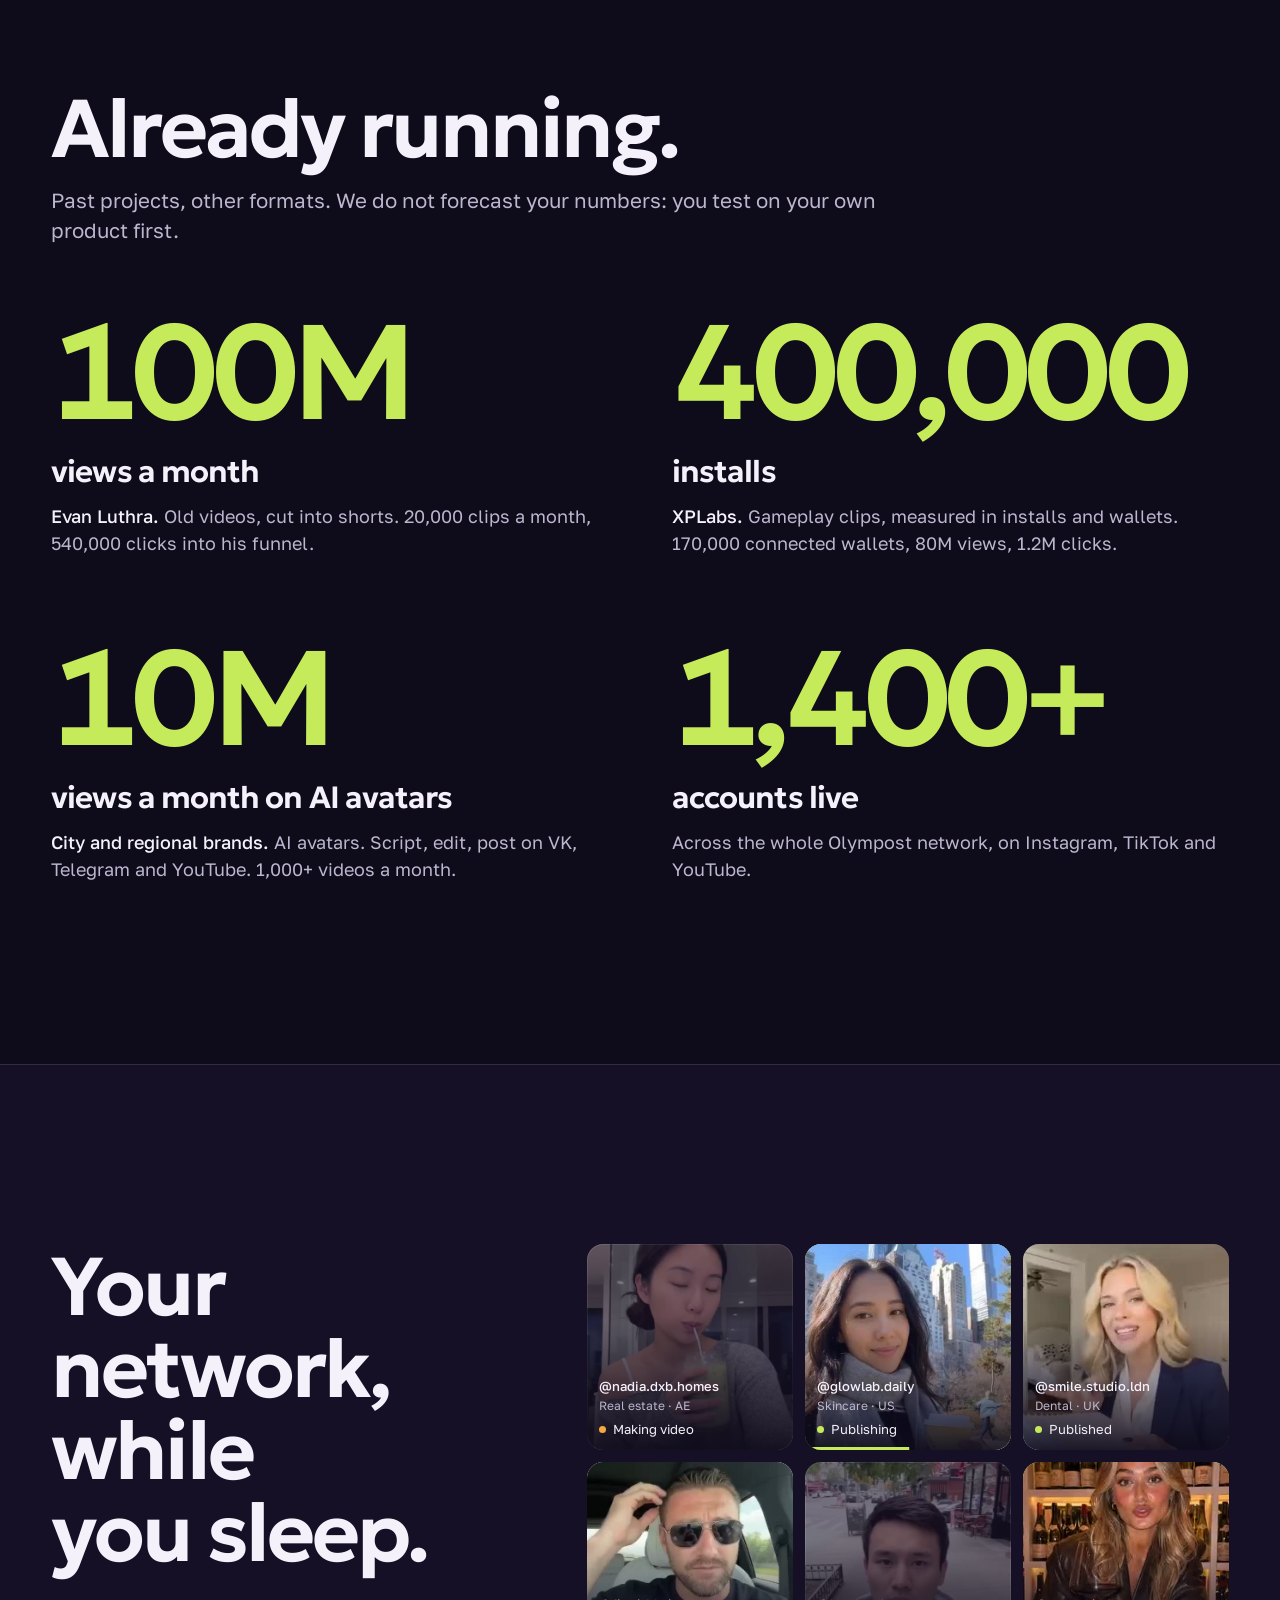
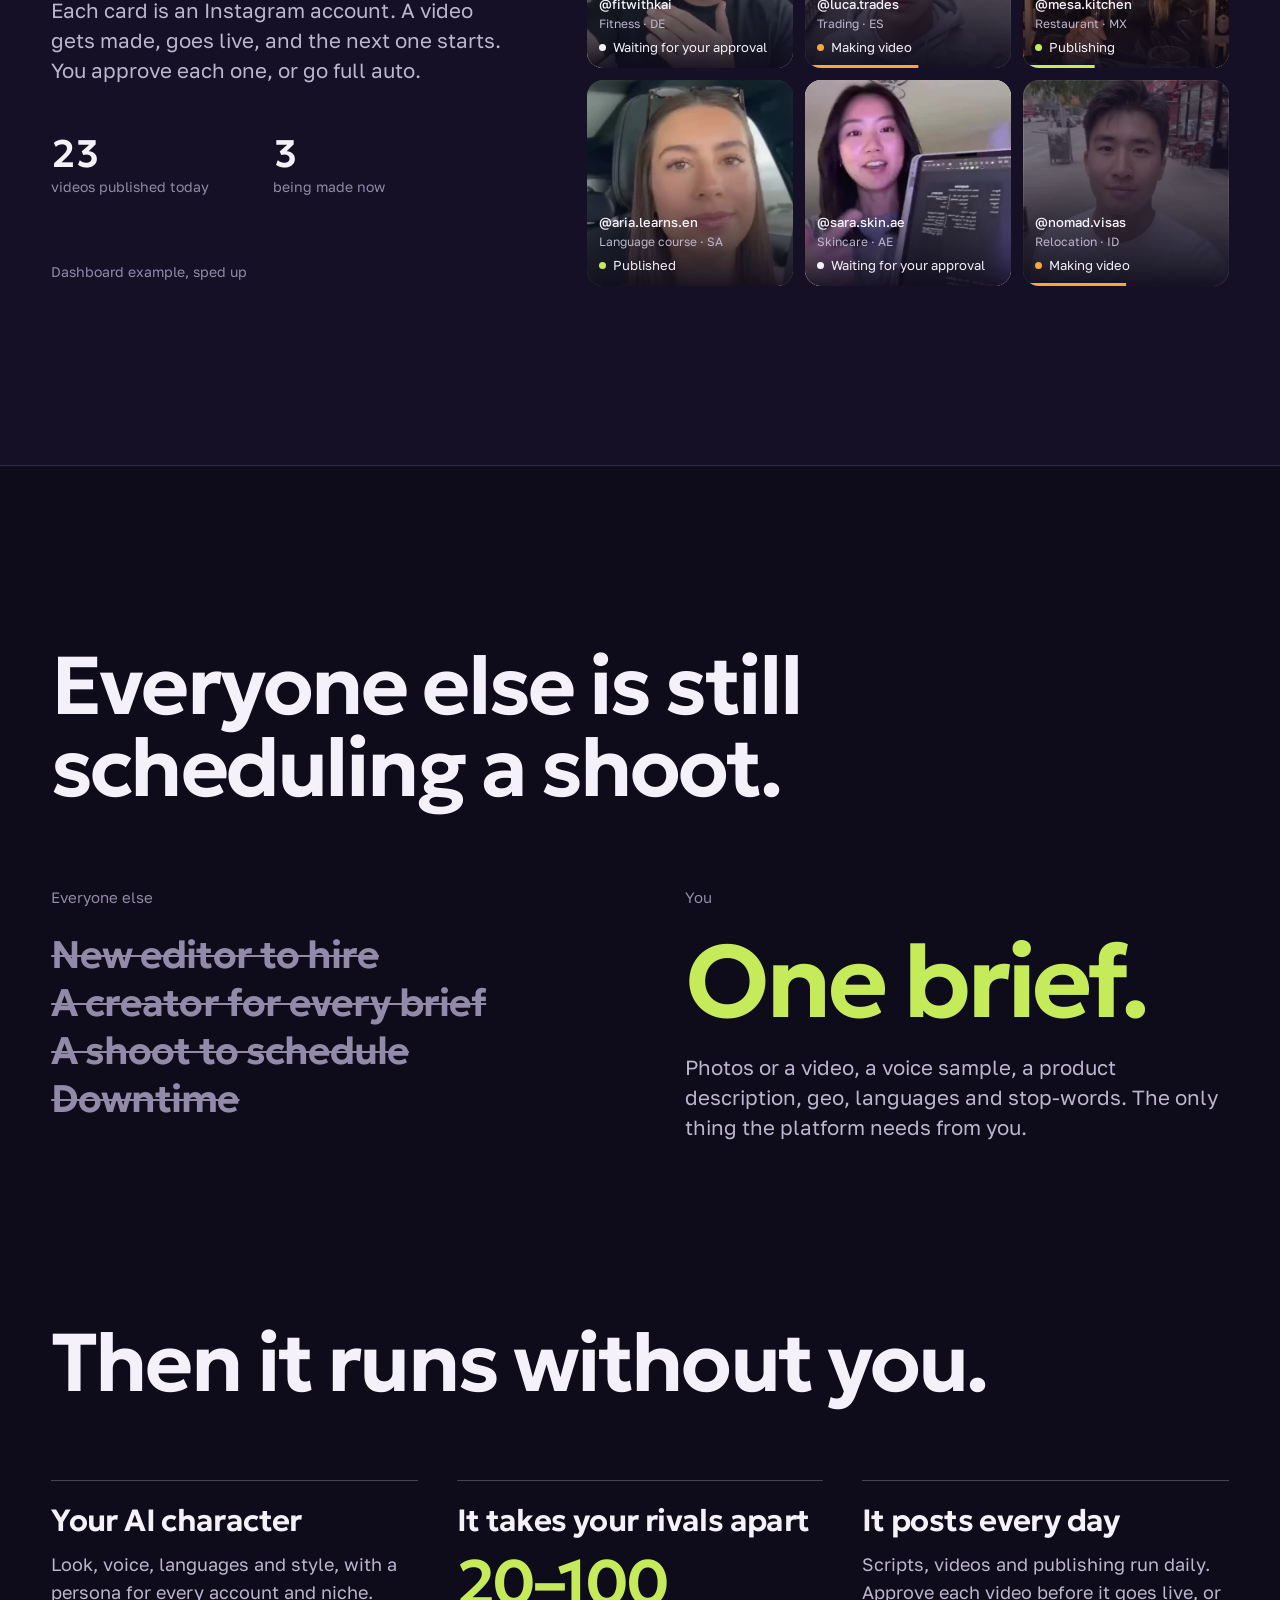
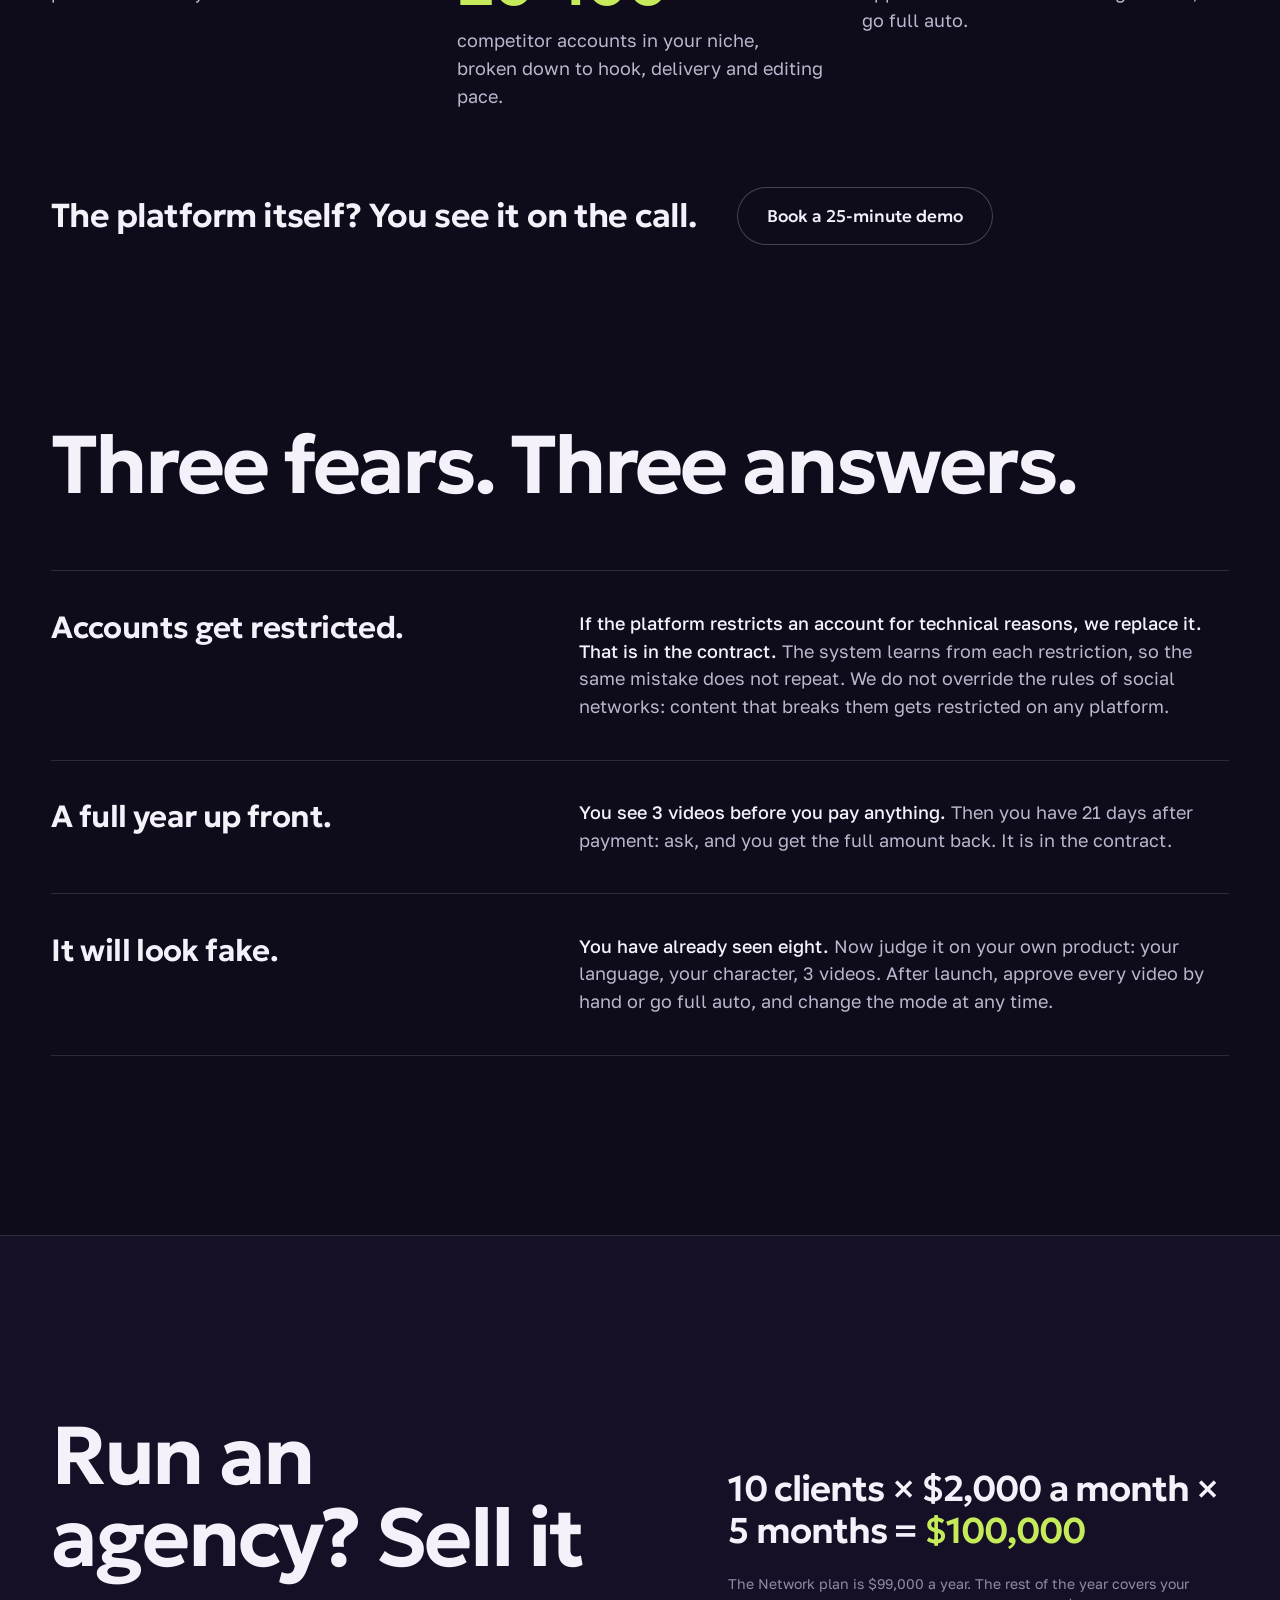
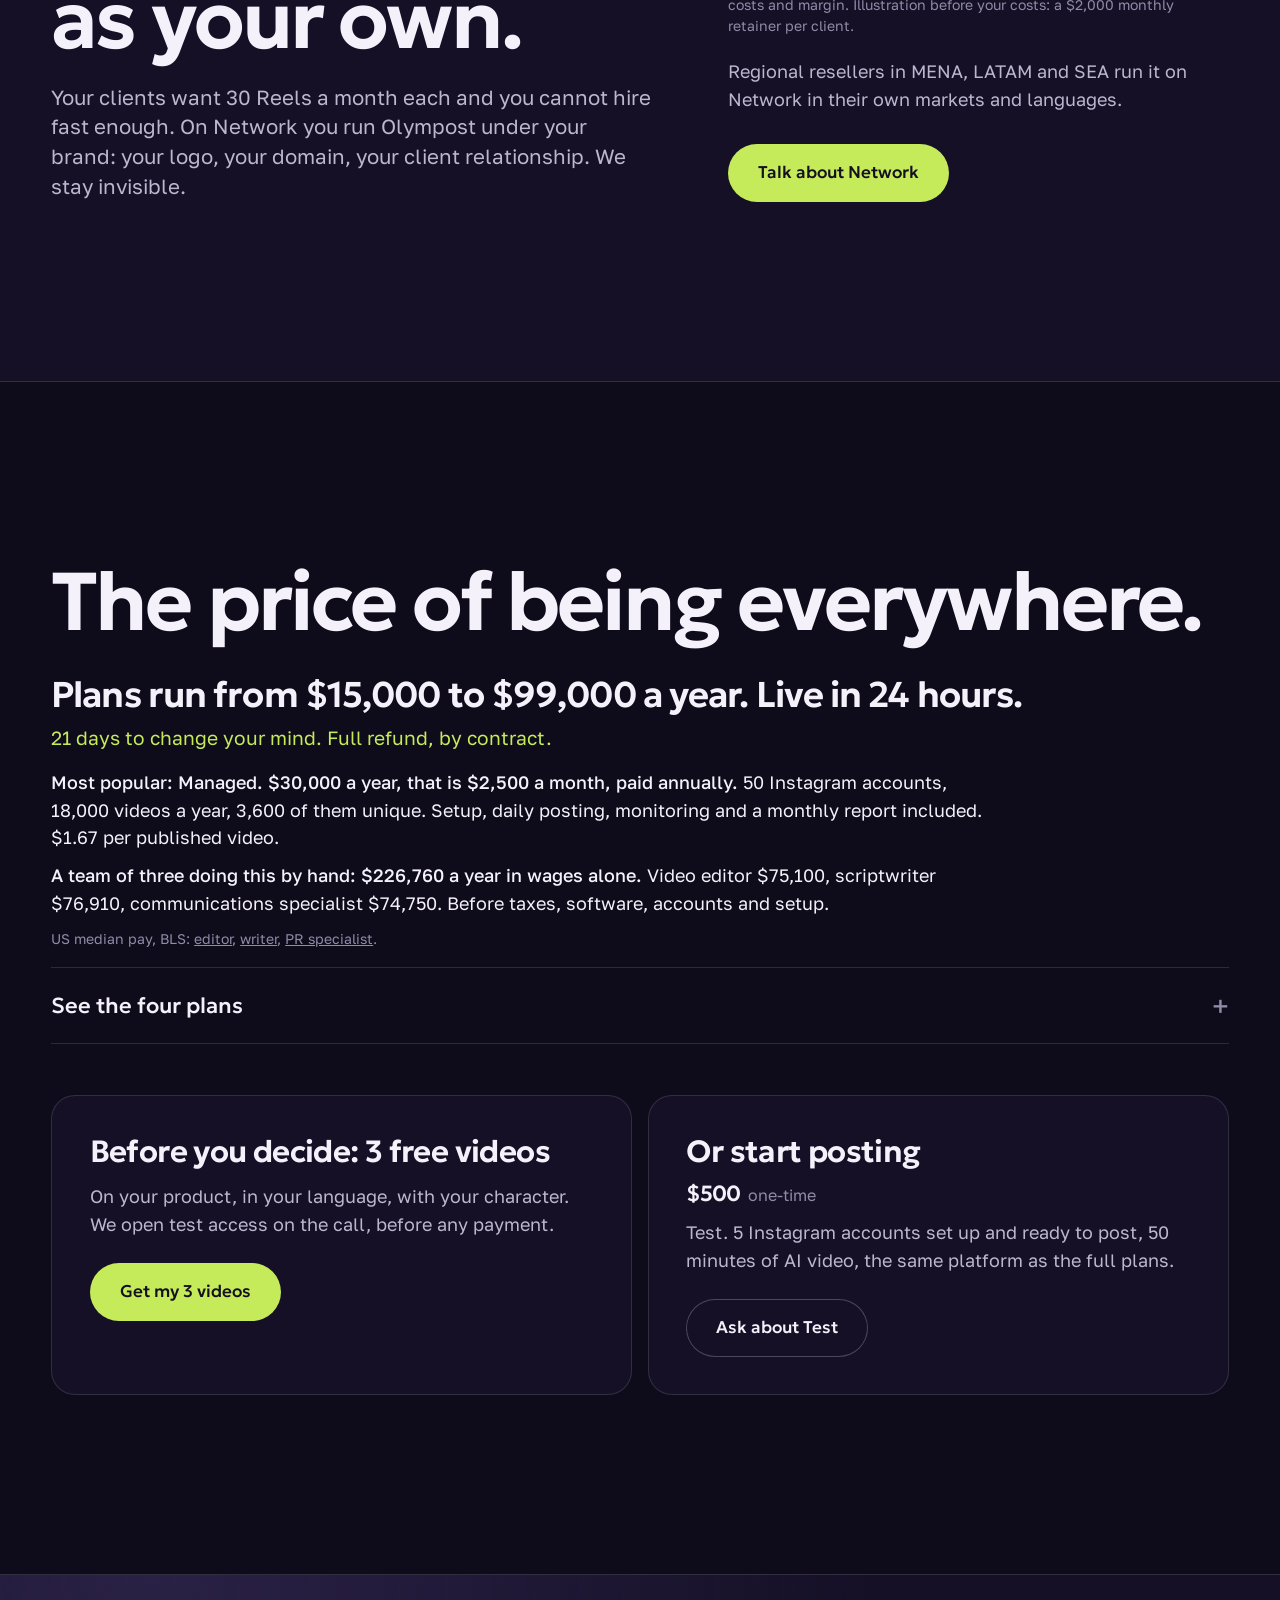
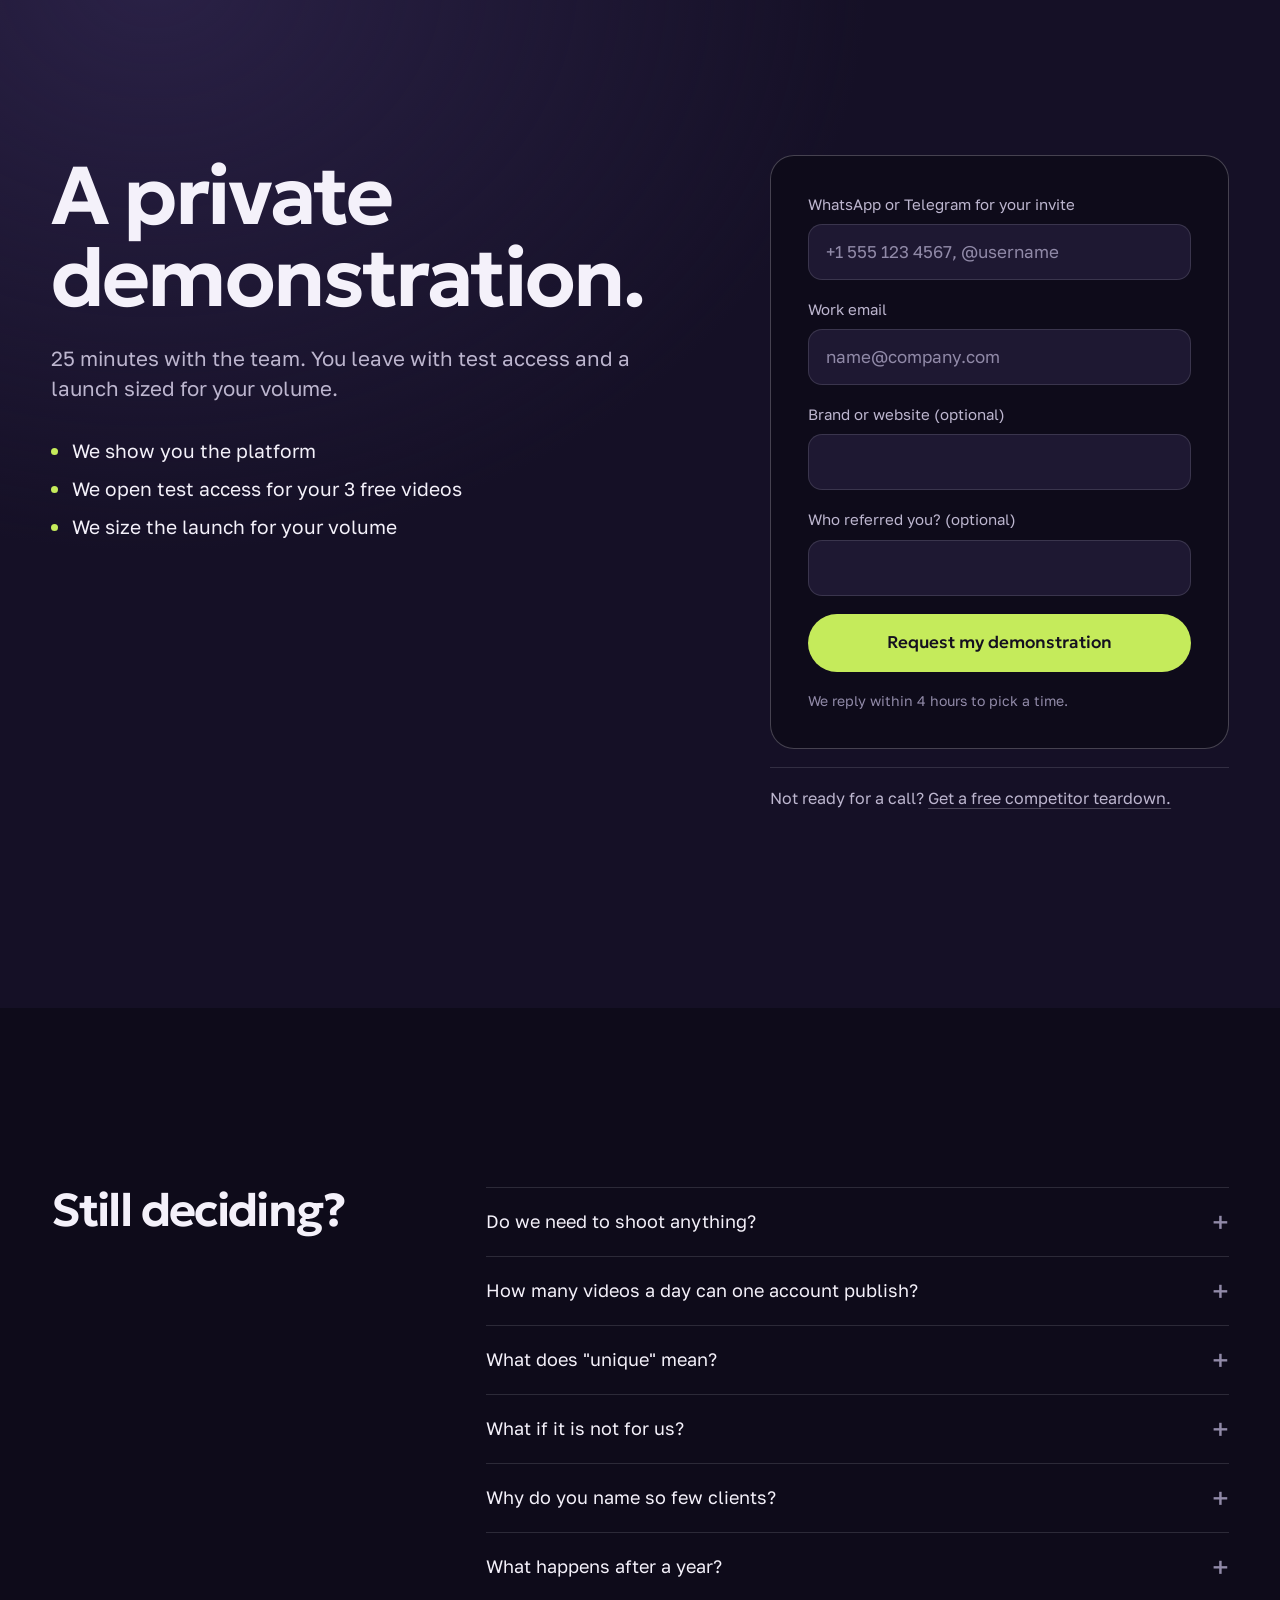
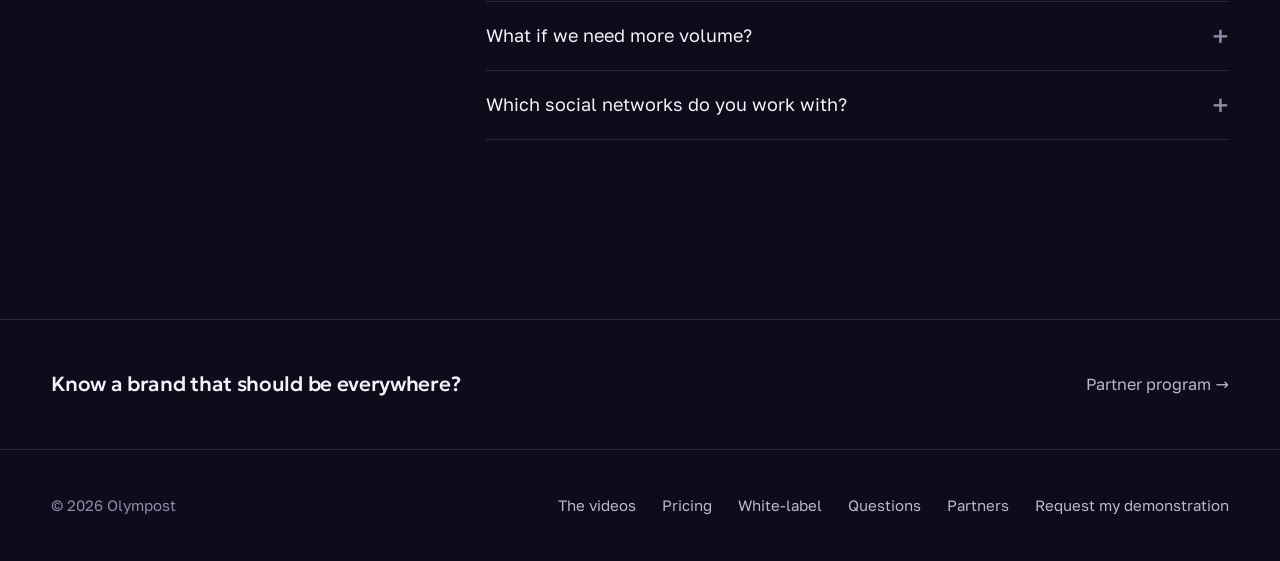
==== commit c9c14220: "New prices, add-ons, yearly video volumes" ====
--- a/index.html
+++ b/index.html
@@ -227,8 +227,8 @@
       <p class="lead rv" data-t="a1">Your clients want 30 Reels a month each and you cannot hire fast enough. On Network you run Olympost under your brand: your logo, your domain, your client relationship. We stay invisible.</p>
     </div>
     <div class="sum rv">
-      <p class="eq" data-t="a2">10 clients × $2,000 a month × 4 months = <b>$80,000</b></p>
-      <p class="fine" data-t="a3">The Network plan is $79,000 a year. The rest of the year covers your costs and margin. Illustration before your costs: a $2,000 monthly retainer per client.</p>
+      <p class="eq" data-t="a2">10 clients × $2,000 a month × 5 months = <b>$100,000</b></p>
+      <p class="fine" data-t="a3">The Network plan is $99,000 a year. The rest of the year covers your costs and margin. Illustration before your costs: a $2,000 monthly retainer per client.</p>
       <p class="ag-note" data-t="a4">Regional resellers in MENA, LATAM and SEA run it on Network in their own markets and languages.</p>
       <a class="btn" href="#book" data-interest="network" data-t="a5">Talk about Network</a>
     </div>
@@ -241,34 +241,34 @@
     <div class="price-head">
       <h2 id="h-price" class="rv" data-t="p0">The price of being everywhere.</h2>
     </div>
-<p class="plans-line rv" data-t="p9">Plans run from $12,000 to $79,000 a year. Live in 24 hours.</p>
+<p class="plans-line rv" data-t="p9">Plans run from $15,000 to $99,000 a year. Live in 24 hours.</p>
 <p class="plans-refund rv" data-t="p9r">21 days to change your mind. Full refund, by contract.</p>
-<div class="value rv"><p data-t="vl1"><b>Most popular: Managed. $24,000 a year, that is $2,000 a month, paid annually.</b> 50 Instagram accounts, 1,500 videos a month, 300 of them unique. Setup, daily posting, monitoring and a monthly report included. $1.33 per published video.</p><p data-t="vl2"><b>A team of three doing this by hand: $226,760 a year in wages alone.</b> Video editor $75,100, scriptwriter $76,910, communications specialist $74,750. Before taxes, software, accounts and setup.</p><p class="fine" data-t="vl3">US median pay, BLS: <a href="https://www.bls.gov/ooh/media-and-communication/film-and-video-editors-and-camera-operators.htm" rel="noopener" target="_blank">editor</a>, <a href="https://www.bls.gov/ooh/media-and-communication/writers-and-authors.htm" rel="noopener" target="_blank">writer</a>, <a href="https://www.bls.gov/ooh/media-and-communication/public-relations-specialists.htm" rel="noopener" target="_blank">PR specialist</a>.</p></div>
+<div class="value rv"><p data-t="vl1"><b>Most popular: Managed. $30,000 a year, that is $2,500 a month, paid annually.</b> 50 Instagram accounts, 18,000 videos a year, 3,600 of them unique. Setup, daily posting, monitoring and a monthly report included. $1.67 per published video.</p><p data-t="vl2"><b>A team of three doing this by hand: $226,760 a year in wages alone.</b> Video editor $75,100, scriptwriter $76,910, communications specialist $74,750. Before taxes, software, accounts and setup.</p><p class="fine" data-t="vl3">US median pay, BLS: <a href="https://www.bls.gov/ooh/media-and-communication/film-and-video-editors-and-camera-operators.htm" rel="noopener" target="_blank">editor</a>, <a href="https://www.bls.gov/ooh/media-and-communication/writers-and-authors.htm" rel="noopener" target="_blank">writer</a>, <a href="https://www.bls.gov/ooh/media-and-communication/public-relations-specialists.htm" rel="noopener" target="_blank">PR specialist</a>.</p></div>
     <details class="more">
       <summary data-t="p10">See the four plans</summary>
       <div>
         <div class="plan">
           <h3>Managed</h3>
-          <p class="p" data-t="pa1">$24,000<small>a year · renewal $22,000</small></p>
-          <p data-t="pa2"><b>50 Instagram accounts, 1,500 videos a month.</b> Everything included: setup, daily posting, monitoring, infrastructure and a monthly report.</p>
+          <p class="p" data-t="pa1">$30,000<small>a year · renewal $27,500</small></p>
+          <p data-t="pa2"><b>50 Instagram accounts, 18,000 videos a year.</b> Everything included: setup, daily posting, monitoring, infrastructure and a monthly report.</p>
         </div>
         <div class="plan">
           <h3>Growth</h3>
-          <p class="p" data-t="pb1">$45,000<small>a year · renewal $41,000</small></p>
-          <p data-t="pb2"><b>120 Instagram accounts, 3,600 videos a month.</b> Everything in Managed, with a dedicated account manager.</p>
+          <p class="p" data-t="pb1">$56,000<small>a year · renewal $51,000</small></p>
+          <p data-t="pb2"><b>120 Instagram accounts, 43,200 videos a year.</b> Everything in Managed, with a dedicated account manager.</p>
         </div>
         <div class="plan">
           <h3>Network</h3>
-          <p class="p" data-t="pc1">$79,000<small>a year · renewal $72,000</small></p>
-          <p data-t="pc2"><b>250 Instagram accounts, 7,500 videos a month.</b> Everything in Growth, with a personal manager, priority in the generation queue, a quarterly strategy session and white-label rights.</p>
+          <p class="p" data-t="pc1">$99,000<small>a year · renewal $90,000</small></p>
+          <p data-t="pc2"><b>250 Instagram accounts, 90,000 videos a year.</b> Everything in Growth, with a personal manager, priority in the generation queue, a quarterly strategy session and white-label rights.</p>
         </div>
         <div class="plan">
           <h3>License</h3>
-          <p class="p" data-t="pd1">$12,000<small>a year · renewal $10,000</small></p>
+          <p class="p" data-t="pd1">$15,000<small>a year · renewal $12,500</small></p>
           <p data-t="pd2"><b>Run it yourself.</b> Full platform, character, pipeline, prompts, training and updates, from 10 accounts, for your own brands only. Infrastructure and generation are paid directly, on your own accounts.</p>
         </div>
         <div class="plans-note">
-          <p class="fine" data-t="pe1">Annual plans. Activation within 24 hours. Above the plan: $35 per account a month, $1.80 per extra unique video, $0.35 per extra variant. TikTok $4 and YouTube $7 per account a month.</p>
+          <p class="fine" data-t="pe1">Annual plans. Activation within 24 hours. Above the plan: $45 per account a month, $2.25 per extra unique video, $0.44 per extra variant. TikTok $4 and YouTube $7 per account a month.</p>
           <p class="fine" data-t="pe2">Need a different volume or platform mix? We set individual terms on the call.</p>
         </div>
       </div>
@@ -354,11 +354,11 @@
     <div class="faq">
       <details class="q"><summary data-t="q1">Do we need to shoot anything?</summary><p data-t="q2">No. Once, you send photos or a video, a voice sample, a product description, geo, languages and stop-words. The character and every video are created on the platform from there.</p></details>
       <details class="q"><summary data-t="q3">How many videos a day can one account publish?</summary><p data-t="q4">As many as you need. We recommend 1–3 per account per day. Plans are sized at one video a day per account: 50 accounts on Managed, 120 on Growth, 250 on Network.</p></details>
-      <details class="q"><summary data-t="q5">What does "unique" mean?</summary><p data-t="q6">A unique video is generated from scratch, then re-cut into four variants for different accounts. One unique video becomes five posts. On Managed, 300 of the 1,500 videos a month are unique.</p></details>
+      <details class="q"><summary data-t="q5">What does "unique" mean?</summary><p data-t="q6">A unique video is generated from scratch, then re-cut into four variants for different accounts. One unique video becomes five posts. On Managed, 3,600 of the 18,000 videos a year are unique.</p></details>
       <details class="q"><summary data-t="qr0">What if it is not for us?</summary><p data-t="qr1">You have 21 days after payment. Ask for a refund and you get the full amount back.</p></details>
       <details class="q"><summary data-t="qn0">Why do you name so few clients?</summary><p data-t="qn1">We cannot disclose everyone we work with. The names on this page are the ones we can share. Ask on the call what we can show for your niche.</p></details>
-      <details class="q"><summary data-t="q7">What happens after a year?</summary><p data-t="q8">Renewal costs less because onboarding does not repeat: $10,000 for License, $22,000 for Managed, $41,000 for Growth and $72,000 for Network. If you do not renew a License, your character and settings stay with you; updates and support stop.</p></details>
-      <details class="q"><summary data-t="q9">What if we need more volume?</summary><p data-t="q10">Above the plan, an extra account is $35 a month with one video a day included. Or move up a plan. If none of them fits, we put together individual terms.</p></details>
+      <details class="q"><summary data-t="q7">What happens after a year?</summary><p data-t="q8">Renewal costs less because onboarding does not repeat: $12,500 for License, $27,500 for Managed, $51,000 for Growth and $90,000 for Network. If you do not renew a License, your character and settings stay with you; updates and support stop.</p></details>
+      <details class="q"><summary data-t="q9">What if we need more volume?</summary><p data-t="q10">Above the plan, an extra account is $45 a month with one video a day included. Or move up a plan. If none of them fits, we put together individual terms.</p></details>
       <details class="q"><summary data-t="q11">Which social networks do you work with?</summary><p data-t="q12">Instagram is the core: plans count Instagram accounts, from setup to daily posting. The platform also posts to TikTok and YouTube, at $4 and $7 per account a month on top of the plan.</p></details>
     </div>
   </div>
@@ -391,7 +391,7 @@
 
 <div class="mbar"><a class="btn" href="#book" data-t="cta4">Book a 25-minute demo</a></div>
 
-<script type="application/json" id="i18n-ru">{"title":"Olympost. Ваш бренд уже везде.","p":{"b6":"+7 900 123 45 67, @username"},"t":{"skip":"К содержанию","n1":"Видео","n2":"Как это работает","n3":"Цены","n4":"Вопросы","n5":"Партнёрам","cta":"Записаться на демо","h1":"<em>Своя сеть в Instagram.<\/em><br>Без съёмок. Без найма.","h2":"Платформа создаёт вашего AI-персонажа, генерирует Reels и каждый день публикует их в 50–250 аккаунтах. Она анализирует каждое опубликованное видео и улучшает следующее. Запуск за 24 часа.","cta2":"Записаться на демо, 25 минут","h3":"Работали с Evan Luthra, XPLabs, городскими и региональными брендами","v1":"Этого никто не снимал.","v2":"Ни камеры. Ни блогера. Ни съёмки. Каждое видео здесь создано AI на платформе. На любом языке, от 4 до 60 секунд.","f1":"На ходу","f2":"На камеру","f3":"В машине","f4":"На камеру","f5":"Продукт в руке","f6":"На ходу","f7":"На улице","f8":"Ответ на комментарий","r0":"Уже работает.","r1":"просмотров в месяц","r2":"<b>Evan Luthra.<\/b> Старые видео, нарезанные на шортсы. 20 000 клипов в месяц, 540 000 переходов в его воронку.","r3":"установок","r4":"<b>XPLabs.<\/b> Клипы из геймплея, считали установки и кошельки. 170 000 подключённых кошельков, 80 млн просмотров, 1,2 млн кликов.","r5":"аккаунтов в работе","r6":"Во всей сети Olympost: в Instagram, TikTok и YouTube.","w1":"Ваша сеть, пока вы спите.","w2":"Каждая карточка — Instagram-аккаунт. Видео создаётся, выходит, начинается следующее. Вы утверждаете каждое или включаете автопилот.","w3":"видео опубликовано сегодня","w4":"создаётся сейчас","w5":"Пример кабинета, ускорено","c0":"Все остальные ещё согласуют съёмку.","c1":"Как у всех","c2":"Новый монтажёр","c3":"Блогер на каждый бриф","c4":"Съёмка по графику","c5":"Простои","c6":"Как у вас","c7":"Один бриф.","c8":"Фото или видео, образец голоса, описание продукта, гео, языки и стоп-слова. Больше от вас ничего не нужно.","m0":"Дальше всё работает без вас.","m1":"Ваш AI-персонаж","m2":"Внешность, голос, языки и стиль, а для каждого аккаунта и ниши своя персона.","m3":"Разбирает конкурентов на части","m4":"аккаунтов конкурентов в вашей нише. У каждого разбираем хук, подачу и темп монтажа.","m5":"Публикует каждый день","m6":"Сценарии, видео и публикации идут ежедневно. Утверждайте каждое видео до выхода или включите полный автопилот.","m7":"Саму платформу покажем на созвоне.","cta3":"Записаться на демо, 25 минут","k0":"Три страха. Три ответа.","k1":"Аккаунты ограничивают.","k2":"<b>Если платформа ограничила аккаунт по техническим причинам, мы его заменим. Это записано в договоре.<\/b> Система учится на каждом ограничении, чтобы ошибка не повторялась. Правила соцсетей мы не отменяем: контент, который их нарушает, ограничат на любой платформе.","k3":"Оплата за год вперёд.","k4":"<b>Вы видите 3 видео, прежде чем заплатите.<\/b> После оплаты у вас 21 день: попросите, и вернём всю сумму. Это в договоре.","k5":"Это будет выглядеть фальшиво.","k6":"<b>Восемь вы уже видели.<\/b> Теперь оцените на своём продукте: ваш язык, ваш персонаж, 3 видео. После запуска утверждайте каждое видео вручную или включите автопилот, режим меняется в любой момент.","a0":"У вас агентство? Продавайте как своё.","a1":"Клиенты хотят по 30 Reels в месяц, а нанимать так быстро не получается. На Network вы ведёте Olympost под своим брендом: ваш логотип, ваш домен, клиент остаётся вашим. Нас никто не увидит.","a2":"10 клиентов × $2 000 в месяц × 4 месяца = <b>$80 000<\/b>","a3":"Тариф Network стоит $79 000 в год. Остаток года покрывает ваши расходы и маржу. Иллюстрация до ваших расходов: ретейнер $2 000 в месяц с клиента.","p0":"Сколько стоит быть везде.","p1":"Прежде чем решать: 3 бесплатных видео","p3":"На вашем продукте, на вашем языке, с вашим персонажем. Доступ открываем на созвоне, до любой оплаты.","p4":"Получить 3 видео","p5":"Или сразу публикуйте","p6":"$500<small>разово<\/small>","p7":"Test. 5 Instagram-аккаунтов настроены и готовы к публикации, 50 минут AI-видео, та же платформа, что и в полных тарифах.","p8":"Спросить про Test","p9":"Тарифы от $12 000 до $79 000 в год. Запуск за 24 часа.","p9r":"21 день, чтобы передумать. Полный возврат по договору.","p10":"Посмотреть четыре тарифа","pa1":"$24 000<small>в год · продление $22 000<\/small>","pa2":"<b>50 Instagram-аккаунтов, 1 500 видео в месяц.<\/b> Всё включено: настройка, ежедневные публикации, мониторинг, инфраструктура и ежемесячный отчёт.","pb1":"$45 000<small>в год · продление $41 000<\/small>","pb2":"<b>120 Instagram-аккаунтов, 3 600 видео в месяц.<\/b> Всё из Managed и выделенный аккаунт-менеджер.","pc1":"$79 000<small>в год · продление $72 000<\/small>","pc2":"<b>250 Instagram-аккаунтов, 7 500 видео в месяц.<\/b> Всё из Growth, персональный менеджер, приоритет в очереди генерации, стратегическая сессия раз в квартал и право white-label.","pd1":"$12 000<small>в год · продление $10 000<\/small>","pd2":"<b>Ведите сами.<\/b> Вся платформа, персонаж, конвейер, промпты, обучение и обновления, от 10 аккаунтов, только для своих брендов. Инфраструктуру и генерацию оплачиваете напрямую, на своих аккаунтах.","pe1":"Оплата за год. Активация в течение 24 часов. Сверх тарифа: $35 за аккаунт в месяц, $1,80 за дополнительное уникальное видео, $0,35 за дополнительный вариант. TikTok $4 и YouTube $7 за аккаунт в месяц.","pe2":"Нужен другой объём или набор платформ? Индивидуальные условия обсудим на созвоне.","b0":"Закрытая демонстрация.","b1":"25 минут с командой. После них у вас есть тестовый доступ и расчёт запуска под ваш объём.","b2":"Покажем платформу","b3":"Откроем тестовый доступ для ваших 3 бесплатных видео","b4":"Рассчитаем запуск под ваш объём","b5":"WhatsApp или Telegram для приглашения","b7":"Укажите номер WhatsApp с кодом страны или @username в Telegram.","b8":"Рабочая почта","b9":"Укажите почту вида name@company.com.","b10":"Запросить демонстрацию","b11":"Ответим в течение 4 часов, чтобы выбрать время.","t0":"Пока не готовы к созвону? <u>Получите бесплатный разбор конкурента.<\/u>","t1":"Пришлите один аккаунт конкурента. В ответ получите PDF: 10 форматов, которые уже сработали в вашей нише, с разбором хука, структуры и темпа.","t2":"Конкурент в Instagram","t3":"Укажите один аккаунт Instagram, например @competitor.","t4":"Рабочая почта","t5":"Укажите почту вида name@company.com.","t6":"Прислать разбор","qr0":"А если нам не подойдёт?","qr1":"После оплаты у вас 21 день. Попросите о возврате, и мы вернём всю сумму.","q0":"Ещё думаете?","q1":"Нужно ли что-то снимать?","q2":"Нет. Один раз вы присылаете фото или видео, образец голоса, описание продукта, гео, языки и стоп-слова. Персонаж и все видео дальше создаются на платформе.","q3":"Сколько видео в день может публиковать один аккаунт?","q4":"Сколько вам нужно. Мы рекомендуем 1–3 на аккаунт в день. Тарифы рассчитаны на одно видео в день на аккаунт: 50 аккаунтов на Managed, 120 на Growth, 250 на Network.","q5":"Что значит «уникальное» видео?","q6":"Уникальное видео генерируется с нуля, а затем перемонтируется в четыре варианта для разных аккаунтов. Одно уникальное видео даёт пять публикаций. На Managed уникальны 300 из 1 500 видео в месяц.","q7":"Что будет через год?","q8":"Продление дешевле, потому что онбординг не повторяется: $10 000 за License, $22 000 за Managed, $41 000 за Growth и $72 000 за Network. Если не продлить License, персонаж и настройки остаются у вас, а обновления и поддержка прекращаются.","q9":"Что, если нужен больший объём?","q10":"Сверх тарифа дополнительный аккаунт стоит $35 в месяц с одним видео в день. Или перейдите на тариф выше. Если ни один не подходит, обсудим индивидуальные условия.","q11":"С какими соцсетями вы работаете?","q12":"Основа — Instagram: в тарифах считаются Instagram-аккаунты, от настройки до ежедневных публикаций. Платформа также публикует в TikTok и YouTube: $4 и $7 за аккаунт в месяц сверх тарифа.","s1":"Знаете бренд, который должен быть везде?","s2":"Партнёрская программа →","n1b":"Видео","n3b":"Цены","n6":"White-label","n4b":"Вопросы","n5b":"Партнёрам","n7":"Запросить демонстрацию","cta4":"Записаться на демо, 25 минут","r7":"просмотров в месяц на AI-аватарах","r8":"<b>Городские и региональные бренды.<\/b> AI-аватары. Сценарий, монтаж, публикация в VK, Telegram и YouTube. 1 000+ видео в месяц.","a4":"Региональные реселлеры в MENA, LATAM и SEA работают так на Network, на своих рынках и языках.","a5":"Обсудить Network","hq4":"3 бесплатных видео на вашем продукте до оплаты. Полный возврат в течение 21 дня по договору.","fw0":"Кому это нужно.","fw1":"E-commerce и DTC","fw2":"Reels-трафик на продукт каждый день без единой съёмки.","fw3":"Эксперты и инфопродукты","fw4":"Персонаж публикуется каждый день, вы не в кадре.","fw5":"Агентства и SMM-студии","fw6":"Reels для каждого клиента без найма монтажёра.","fw7":"Перформанс-команды","fw8":"Креативы сразу на десятках аккаунтов.","r0b":"Прошлые проекты, другие форматы. Ваши цифры мы не прогнозируем: сначала проверяете на своём продукте.","vl1":"<b>Чаще всего выбирают Managed. $24 000 в год, это $2 000 в месяц при оплате за год.<\/b> 50 Instagram-аккаунтов, 1 500 видео в месяц, из них 300 уникальных. Настройка, ежедневные публикации, мониторинг и отчёт каждый месяц включены. $1,33 за опубликованное видео.","vl2":"<b>Команда из трёх человек вручную: $226 760 в год только на зарплаты.<\/b> Монтажёр $75 100, сценарист $76 910, специалист по коммуникациям $74 750. Без налогов, софта, аккаунтов и настройки.","b12":"Бренд или сайт (необязательно)","b13":"Кто порекомендовал? (необязательно)","e0":"Софт, который сам становится лучше.","e1":"Учится на каждом видео.","e2":"Платформа анализирует каждое опубликованное видео и использует это при следующей генерации.","e3":"Защищает сеть.","e4":"Самообучающийся AI находит причину каждого ограничения и на ходу меняет поведение остальных аккаунтов, чтобы ошибка не повторилась.","e5":"Работает каждый день.","e6":"Видео генерируются на день вперёд и встают в очередь на публикацию. Утверждайте каждое или включите полный автомат.","vl3":"Медианные зарплаты в США, BLS: <a href=\"https://www.bls.gov/ooh/media-and-communication/film-and-video-editors-and-camera-operators.htm\" rel=\"noopener\" target=\"_blank\">монтажёр<\/a>, <a href=\"https://www.bls.gov/ooh/media-and-communication/writers-and-authors.htm\" rel=\"noopener\" target=\"_blank\">сценарист<\/a>, <a href=\"https://www.bls.gov/ooh/media-and-communication/public-relations-specialists.htm\" rel=\"noopener\" target=\"_blank\">PR-специалист<\/a>.","fw9":"Подкасты и авторы","fw10":"Выпуски нарезаются на клипы и публикуются автоматически, по тем же тарифам.","fw11":"Игры","fw12":"Клипы из геймплея на аккаунтах, с замером установок.","qn0":"Почему вы называете так мало клиентов?","qn1":"Мы не можем раскрывать всех, с кем работаем. На этой странице те имена, которые можно назвать. На созвоне спросите, что можем показать по вашей нише."}}</script>
+<script type="application/json" id="i18n-ru">{"title":"Olympost. Ваш бренд уже везде.","p":{"b6":"+7 900 123 45 67, @username"},"t":{"skip":"К содержанию","n1":"Видео","n2":"Как это работает","n3":"Цены","n4":"Вопросы","n5":"Партнёрам","cta":"Записаться на демо","h1":"<em>Своя сеть в Instagram.<\/em><br>Без съёмок. Без найма.","h2":"Платформа создаёт вашего AI-персонажа, генерирует Reels и каждый день публикует их в 50–250 аккаунтах. Она анализирует каждое опубликованное видео и улучшает следующее. Запуск за 24 часа.","cta2":"Записаться на демо, 25 минут","h3":"Работали с Evan Luthra, XPLabs, городскими и региональными брендами","v1":"Этого никто не снимал.","v2":"Ни камеры. Ни блогера. Ни съёмки. Каждое видео здесь создано AI на платформе. На любом языке, от 4 до 60 секунд.","f1":"На ходу","f2":"На камеру","f3":"В машине","f4":"На камеру","f5":"Продукт в руке","f6":"На ходу","f7":"На улице","f8":"Ответ на комментарий","r0":"Уже работает.","r1":"просмотров в месяц","r2":"<b>Evan Luthra.<\/b> Старые видео, нарезанные на шортсы. 20 000 клипов в месяц, 540 000 переходов в его воронку.","r3":"установок","r4":"<b>XPLabs.<\/b> Клипы из геймплея, считали установки и кошельки. 170 000 подключённых кошельков, 80 млн просмотров, 1,2 млн кликов.","r5":"аккаунтов в работе","r6":"Во всей сети Olympost: в Instagram, TikTok и YouTube.","w1":"Ваша сеть, пока вы спите.","w2":"Каждая карточка — Instagram-аккаунт. Видео создаётся, выходит, начинается следующее. Вы утверждаете каждое или включаете автопилот.","w3":"видео опубликовано сегодня","w4":"создаётся сейчас","w5":"Пример кабинета, ускорено","c0":"Все остальные ещё согласуют съёмку.","c1":"Как у всех","c2":"Новый монтажёр","c3":"Блогер на каждый бриф","c4":"Съёмка по графику","c5":"Простои","c6":"Как у вас","c7":"Один бриф.","c8":"Фото или видео, образец голоса, описание продукта, гео, языки и стоп-слова. Больше от вас ничего не нужно.","m0":"Дальше всё работает без вас.","m1":"Ваш AI-персонаж","m2":"Внешность, голос, языки и стиль, а для каждого аккаунта и ниши своя персона.","m3":"Разбирает конкурентов на части","m4":"аккаунтов конкурентов в вашей нише. У каждого разбираем хук, подачу и темп монтажа.","m5":"Публикует каждый день","m6":"Сценарии, видео и публикации идут ежедневно. Утверждайте каждое видео до выхода или включите полный автопилот.","m7":"Саму платформу покажем на созвоне.","cta3":"Записаться на демо, 25 минут","k0":"Три страха. Три ответа.","k1":"Аккаунты ограничивают.","k2":"<b>Если платформа ограничила аккаунт по техническим причинам, мы его заменим. Это записано в договоре.<\/b> Система учится на каждом ограничении, чтобы ошибка не повторялась. Правила соцсетей мы не отменяем: контент, который их нарушает, ограничат на любой платформе.","k3":"Оплата за год вперёд.","k4":"<b>Вы видите 3 видео, прежде чем заплатите.<\/b> После оплаты у вас 21 день: попросите, и вернём всю сумму. Это в договоре.","k5":"Это будет выглядеть фальшиво.","k6":"<b>Восемь вы уже видели.<\/b> Теперь оцените на своём продукте: ваш язык, ваш персонаж, 3 видео. После запуска утверждайте каждое видео вручную или включите автопилот, режим меняется в любой момент.","a0":"У вас агентство? Продавайте как своё.","a1":"Клиенты хотят по 30 Reels в месяц, а нанимать так быстро не получается. На Network вы ведёте Olympost под своим брендом: ваш логотип, ваш домен, клиент остаётся вашим. Нас никто не увидит.","a2":"10 клиентов × $2 000 в месяц × 5 месяцев = <b>$100 000<\/b>","a3":"Тариф Network стоит $99 000 в год. Остаток года покрывает ваши расходы и маржу. Иллюстрация до ваших расходов: ретейнер $2 000 в месяц с клиента.","p0":"Сколько стоит быть везде.","p1":"Прежде чем решать: 3 бесплатных видео","p3":"На вашем продукте, на вашем языке, с вашим персонажем. Доступ открываем на созвоне, до любой оплаты.","p4":"Получить 3 видео","p5":"Или сразу публикуйте","p6":"$500<small>разово<\/small>","p7":"Test. 5 Instagram-аккаунтов настроены и готовы к публикации, 50 минут AI-видео, та же платформа, что и в полных тарифах.","p8":"Спросить про Test","p9":"Тарифы от $15 000 до $99 000 в год. Запуск за 24 часа.","p9r":"21 день, чтобы передумать. Полный возврат по договору.","p10":"Посмотреть четыре тарифа","pa1":"$30 000<small>в год · продление $27 500<\/small>","pa2":"<b>50 Instagram-аккаунтов, 18 000 видео в год.<\/b> Всё включено: настройка, ежедневные публикации, мониторинг, инфраструктура и ежемесячный отчёт.","pb1":"$56 000<small>в год · продление $51 000<\/small>","pb2":"<b>120 Instagram-аккаунтов, 43 200 видео в год.<\/b> Всё из Managed и выделенный аккаунт-менеджер.","pc1":"$99 000<small>в год · продление $90 000<\/small>","pc2":"<b>250 Instagram-аккаунтов, 90 000 видео в год.<\/b> Всё из Growth, персональный менеджер, приоритет в очереди генерации, стратегическая сессия раз в квартал и право white-label.","pd1":"$15 000<small>в год · продление $12 500<\/small>","pd2":"<b>Ведите сами.<\/b> Вся платформа, персонаж, конвейер, промпты, обучение и обновления, от 10 аккаунтов, только для своих брендов. Инфраструктуру и генерацию оплачиваете напрямую, на своих аккаунтах.","pe1":"Оплата за год. Активация в течение 24 часов. Сверх тарифа: $45 за аккаунт в месяц, $2,25 за дополнительное уникальное видео, $0,44 за дополнительный вариант. TikTok $4 и YouTube $7 за аккаунт в месяц.","pe2":"Нужен другой объём или набор платформ? Индивидуальные условия обсудим на созвоне.","b0":"Закрытая демонстрация.","b1":"25 минут с командой. После них у вас есть тестовый доступ и расчёт запуска под ваш объём.","b2":"Покажем платформу","b3":"Откроем тестовый доступ для ваших 3 бесплатных видео","b4":"Рассчитаем запуск под ваш объём","b5":"WhatsApp или Telegram для приглашения","b7":"Укажите номер WhatsApp с кодом страны или @username в Telegram.","b8":"Рабочая почта","b9":"Укажите почту вида name@company.com.","b10":"Запросить демонстрацию","b11":"Ответим в течение 4 часов, чтобы выбрать время.","t0":"Пока не готовы к созвону? <u>Получите бесплатный разбор конкурента.<\/u>","t1":"Пришлите один аккаунт конкурента. В ответ получите PDF: 10 форматов, которые уже сработали в вашей нише, с разбором хука, структуры и темпа.","t2":"Конкурент в Instagram","t3":"Укажите один аккаунт Instagram, например @competitor.","t4":"Рабочая почта","t5":"Укажите почту вида name@company.com.","t6":"Прислать разбор","qr0":"А если нам не подойдёт?","qr1":"После оплаты у вас 21 день. Попросите о возврате, и мы вернём всю сумму.","q0":"Ещё думаете?","q1":"Нужно ли что-то снимать?","q2":"Нет. Один раз вы присылаете фото или видео, образец голоса, описание продукта, гео, языки и стоп-слова. Персонаж и все видео дальше создаются на платформе.","q3":"Сколько видео в день может публиковать один аккаунт?","q4":"Сколько вам нужно. Мы рекомендуем 1–3 на аккаунт в день. Тарифы рассчитаны на одно видео в день на аккаунт: 50 аккаунтов на Managed, 120 на Growth, 250 на Network.","q5":"Что значит «уникальное» видео?","q6":"Уникальное видео генерируется с нуля, а затем перемонтируется в четыре варианта для разных аккаунтов. Одно уникальное видео даёт пять публикаций. На Managed уникальны 3 600 из 18 000 видео в год.","q7":"Что будет через год?","q8":"Продление дешевле, потому что онбординг не повторяется: $12 500 за License, $27 500 за Managed, $51 000 за Growth и $90 000 за Network. Если не продлить License, персонаж и настройки остаются у вас, а обновления и поддержка прекращаются.","q9":"Что, если нужен больший объём?","q10":"Сверх тарифа дополнительный аккаунт стоит $45 в месяц с одним видео в день. Или перейдите на тариф выше. Если ни один не подходит, обсудим индивидуальные условия.","q11":"С какими соцсетями вы работаете?","q12":"Основа — Instagram: в тарифах считаются Instagram-аккаунты, от настройки до ежедневных публикаций. Платформа также публикует в TikTok и YouTube: $4 и $7 за аккаунт в месяц сверх тарифа.","s1":"Знаете бренд, который должен быть везде?","s2":"Партнёрская программа →","n1b":"Видео","n3b":"Цены","n6":"White-label","n4b":"Вопросы","n5b":"Партнёрам","n7":"Запросить демонстрацию","cta4":"Записаться на демо, 25 минут","r7":"просмотров в месяц на AI-аватарах","r8":"<b>Городские и региональные бренды.<\/b> AI-аватары. Сценарий, монтаж, публикация в VK, Telegram и YouTube. 1 000+ видео в месяц.","a4":"Региональные реселлеры в MENA, LATAM и SEA работают так на Network, на своих рынках и языках.","a5":"Обсудить Network","hq4":"3 бесплатных видео на вашем продукте до оплаты. Полный возврат в течение 21 дня по договору.","fw0":"Кому это нужно.","fw1":"E-commerce и DTC","fw2":"Reels-трафик на продукт каждый день без единой съёмки.","fw3":"Эксперты и инфопродукты","fw4":"Персонаж публикуется каждый день, вы не в кадре.","fw5":"Агентства и SMM-студии","fw6":"Reels для каждого клиента без найма монтажёра.","fw7":"Перформанс-команды","fw8":"Креативы сразу на десятках аккаунтов.","r0b":"Прошлые проекты, другие форматы. Ваши цифры мы не прогнозируем: сначала проверяете на своём продукте.","vl1":"<b>Чаще всего выбирают Managed. $30 000 в год, это $2 500 в месяц при оплате за год.<\/b> 50 Instagram-аккаунтов, 18 000 видео в год, из них 3 600 уникальных. Настройка, ежедневные публикации, мониторинг и отчёт каждый месяц включены. $1,67 за опубликованное видео.","vl2":"<b>Команда из трёх человек вручную: $226 760 в год только на зарплаты.<\/b> Монтажёр $75 100, сценарист $76 910, специалист по коммуникациям $74 750. Без налогов, софта, аккаунтов и настройки.","b12":"Бренд или сайт (необязательно)","b13":"Кто порекомендовал? (необязательно)","e0":"Софт, который сам становится лучше.","e1":"Учится на каждом видео.","e2":"Платформа анализирует каждое опубликованное видео и использует это при следующей генерации.","e3":"Защищает сеть.","e4":"Самообучающийся AI находит причину каждого ограничения и на ходу меняет поведение остальных аккаунтов, чтобы ошибка не повторилась.","e5":"Работает каждый день.","e6":"Видео генерируются на день вперёд и встают в очередь на публикацию. Утверждайте каждое или включите полный автомат.","vl3":"Медианные зарплаты в США, BLS: <a href=\"https://www.bls.gov/ooh/media-and-communication/film-and-video-editors-and-camera-operators.htm\" rel=\"noopener\" target=\"_blank\">монтажёр<\/a>, <a href=\"https://www.bls.gov/ooh/media-and-communication/writers-and-authors.htm\" rel=\"noopener\" target=\"_blank\">сценарист<\/a>, <a href=\"https://www.bls.gov/ooh/media-and-communication/public-relations-specialists.htm\" rel=\"noopener\" target=\"_blank\">PR-специалист<\/a>.","fw9":"Подкасты и авторы","fw10":"Выпуски нарезаются на клипы и публикуются автоматически, по тем же тарифам.","fw11":"Игры","fw12":"Клипы из геймплея на аккаунтах, с замером установок.","qn0":"Почему вы называете так мало клиентов?","qn1":"Мы не можем раскрывать всех, с кем работаем. На этой странице те имена, которые можно назвать. На созвоне спросите, что можем показать по вашей нише."}}</script>
 <script src="assets/js/site.js"></script>
 </body>
 </html>
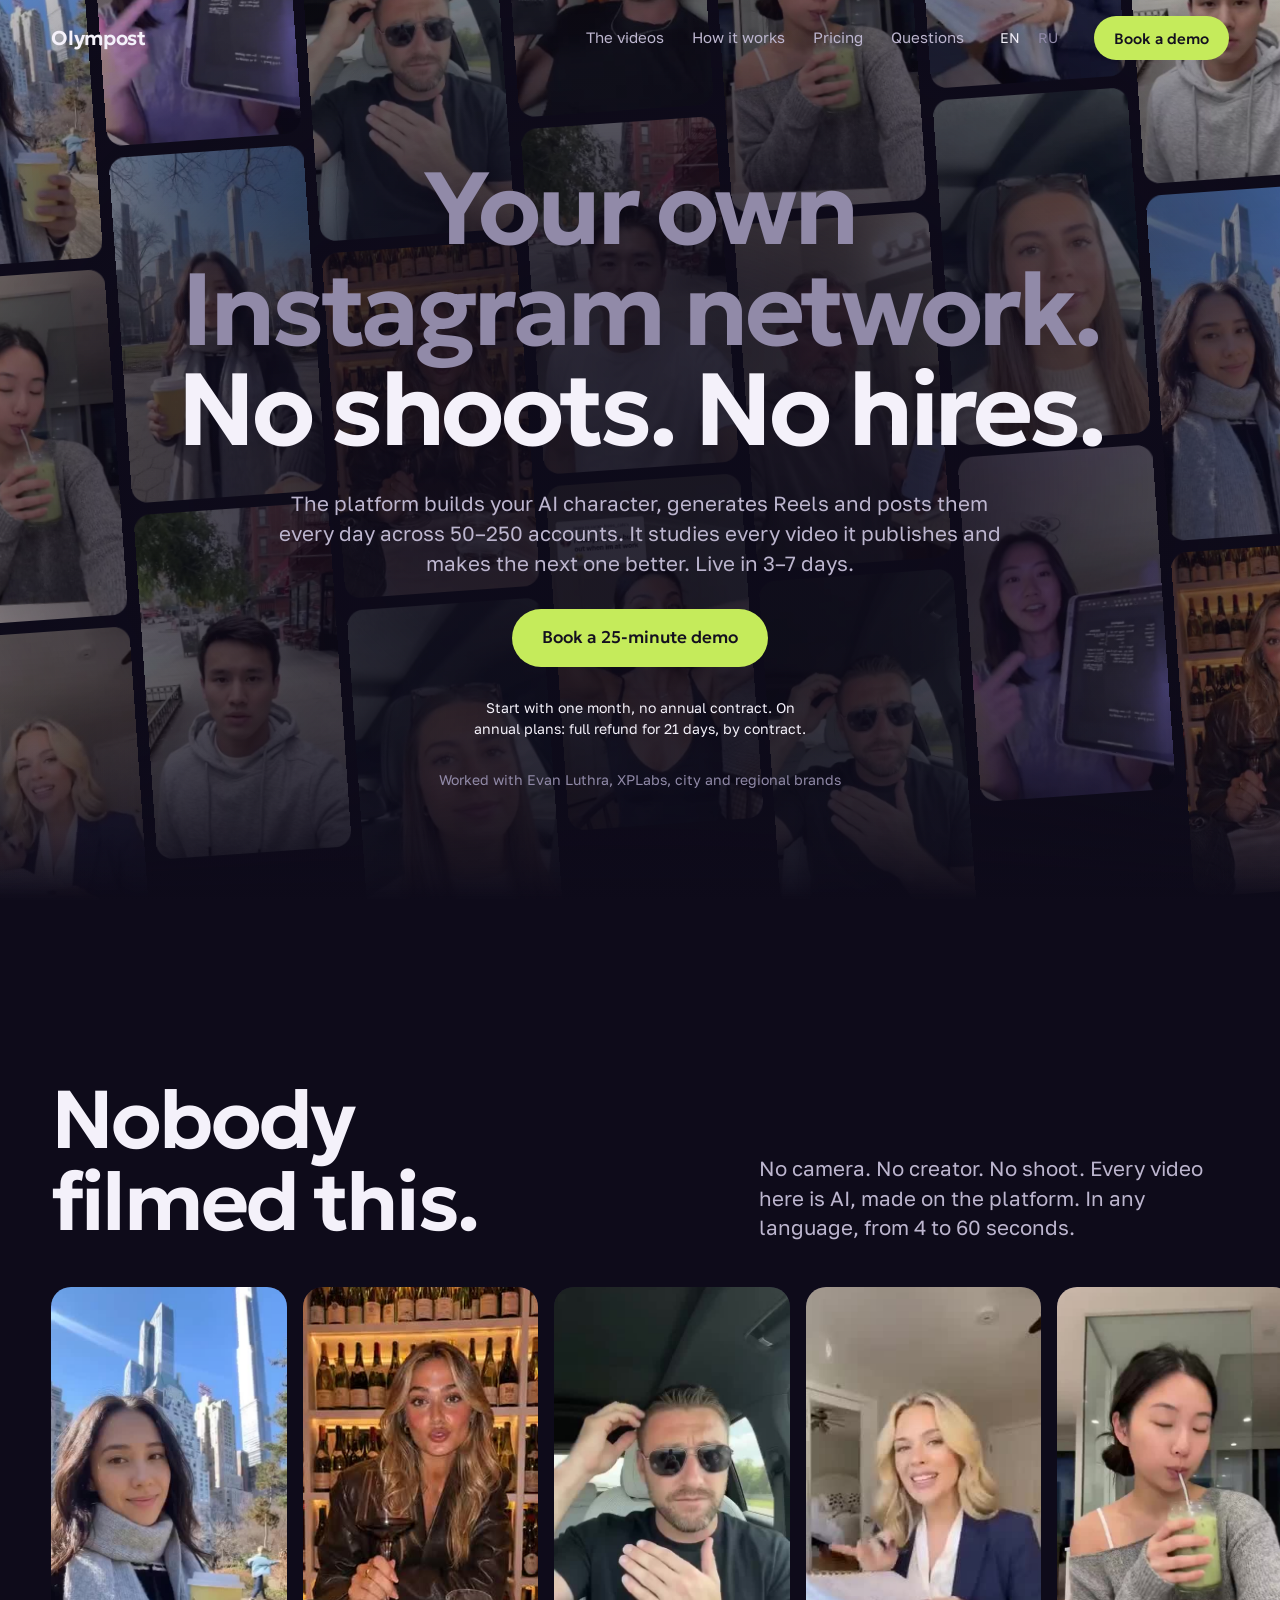
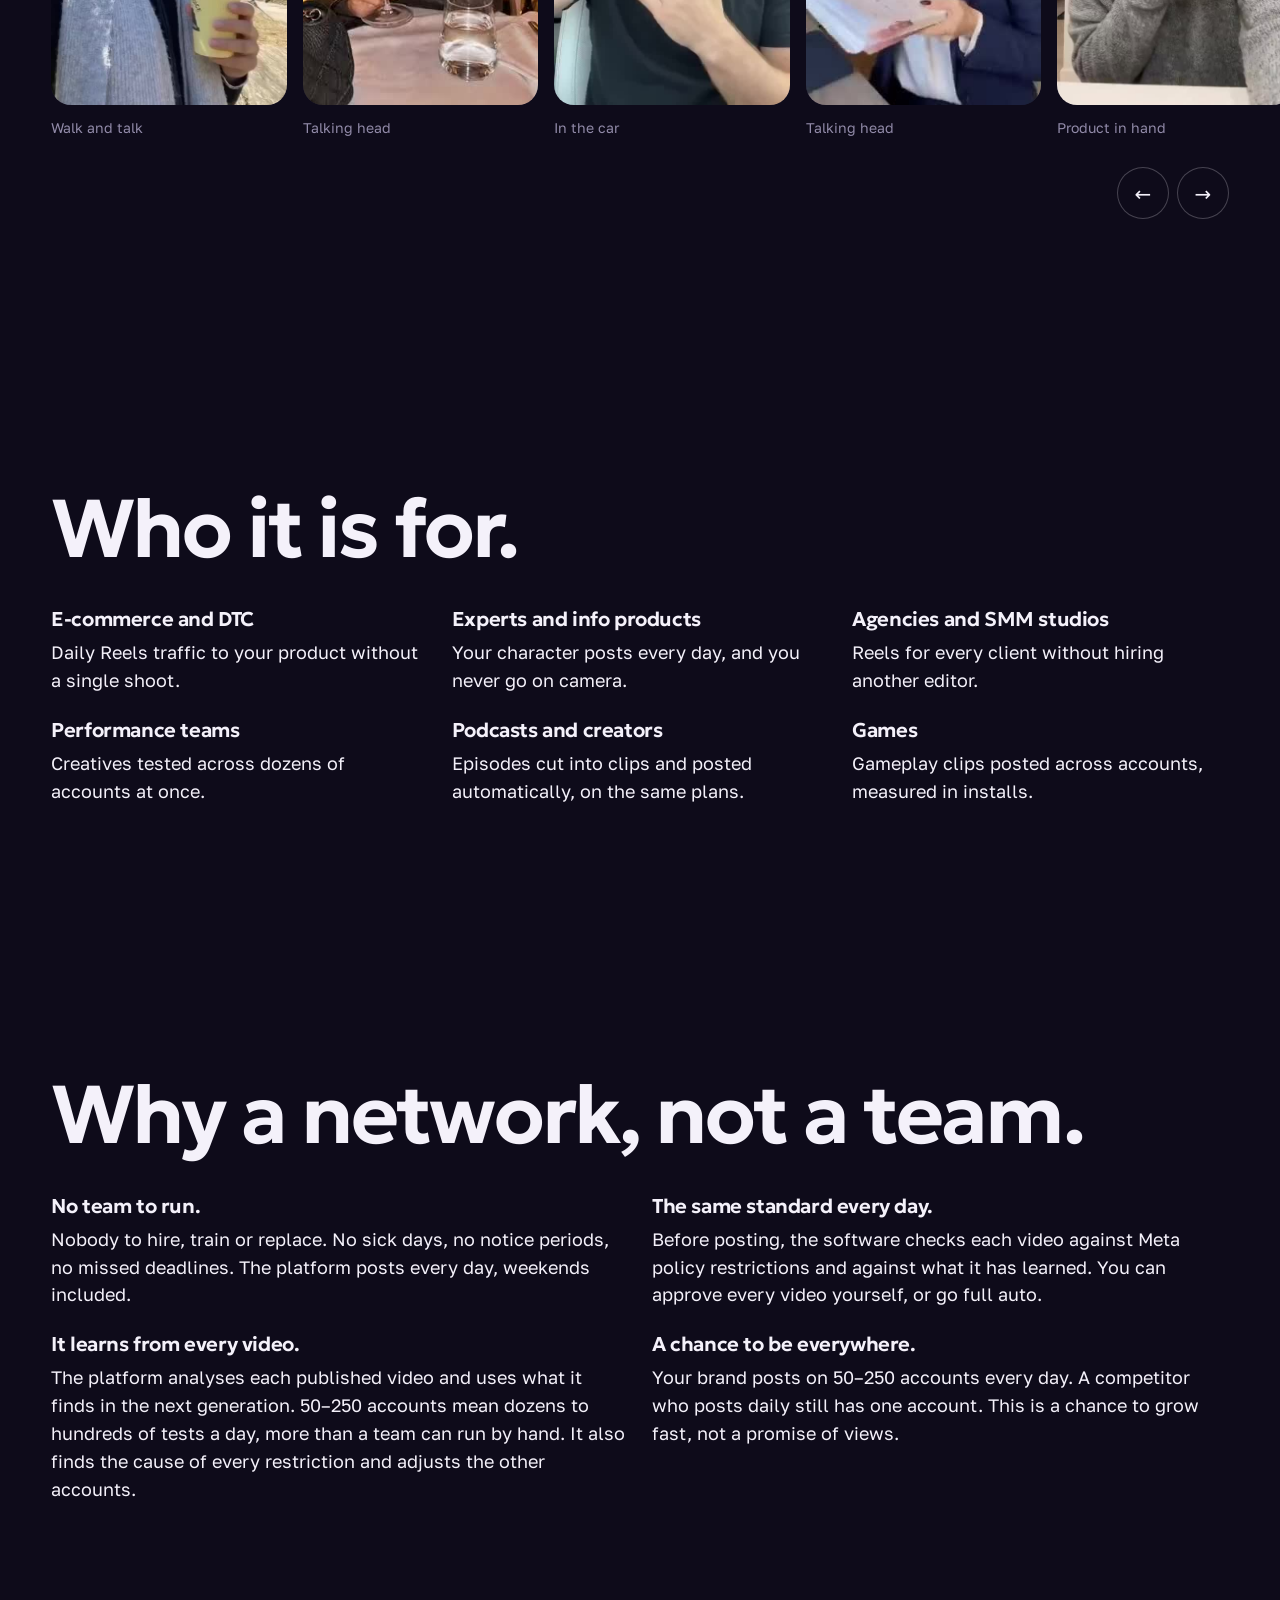
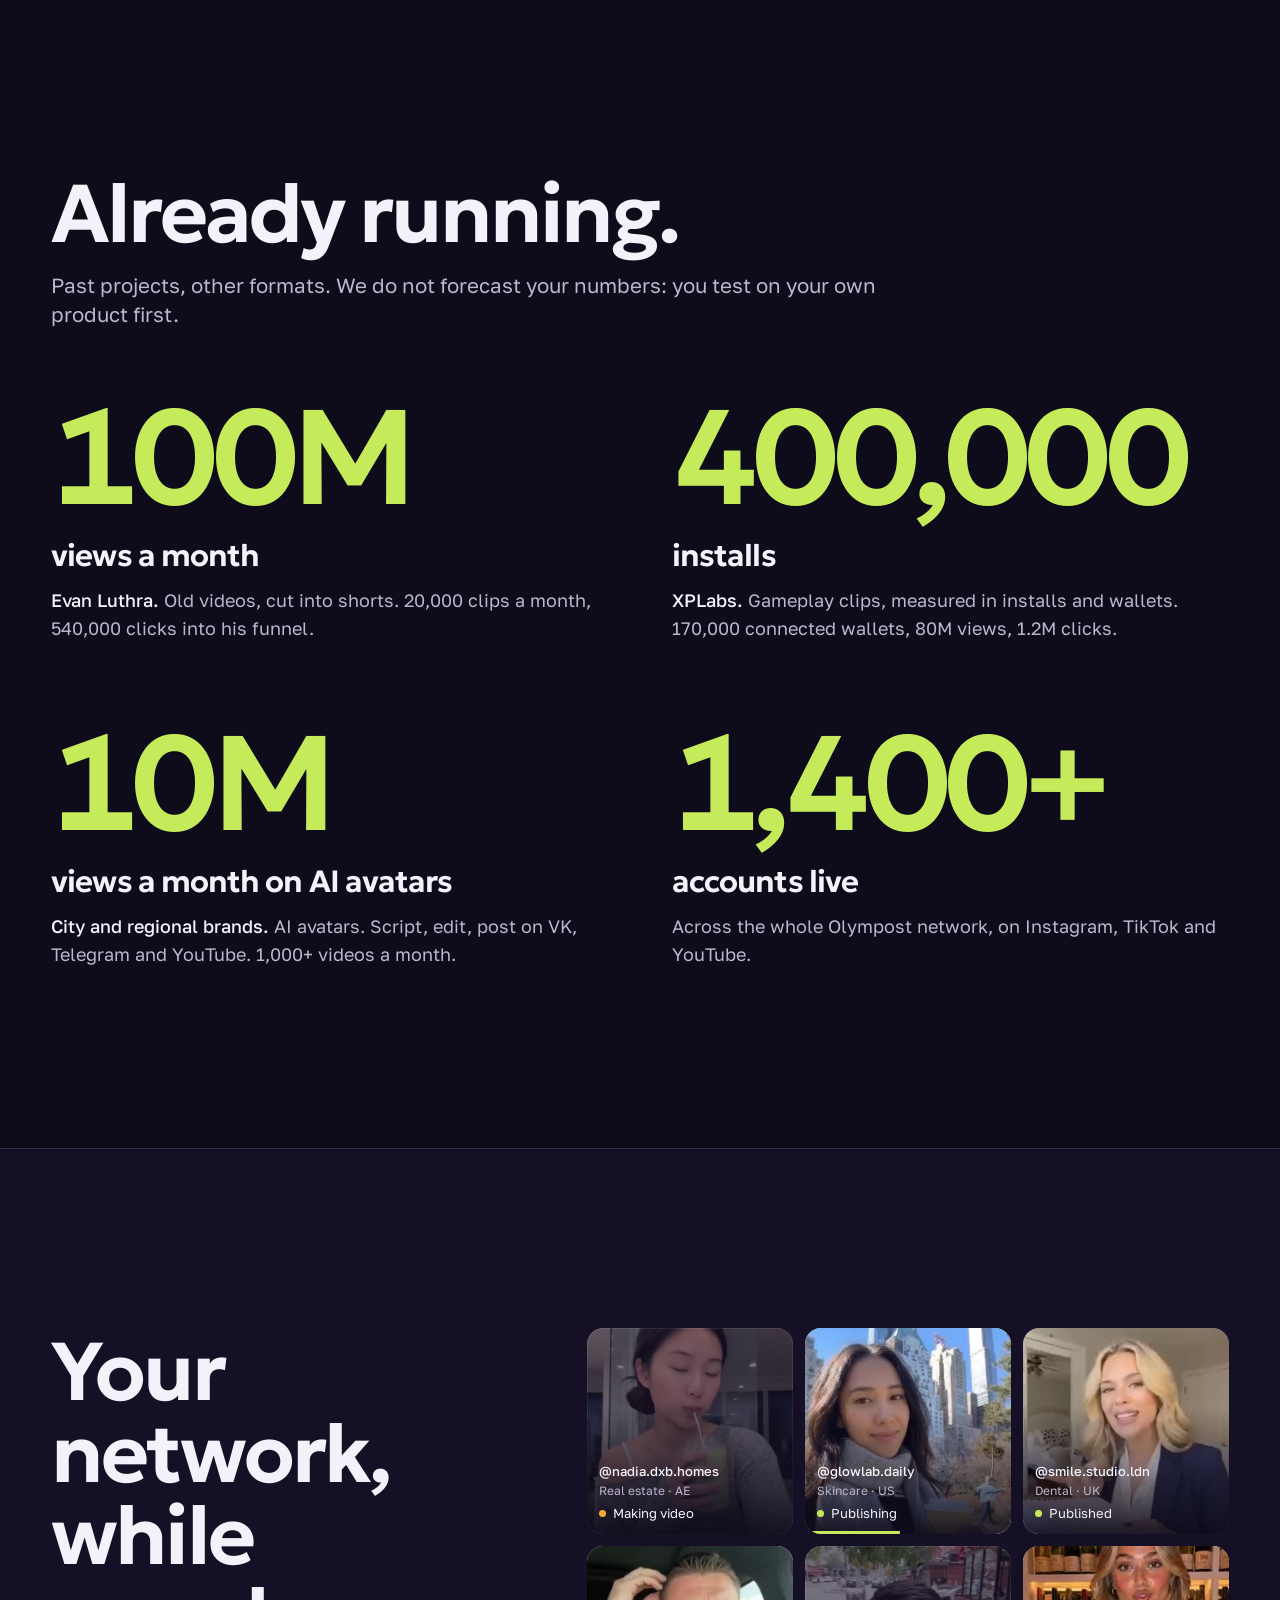
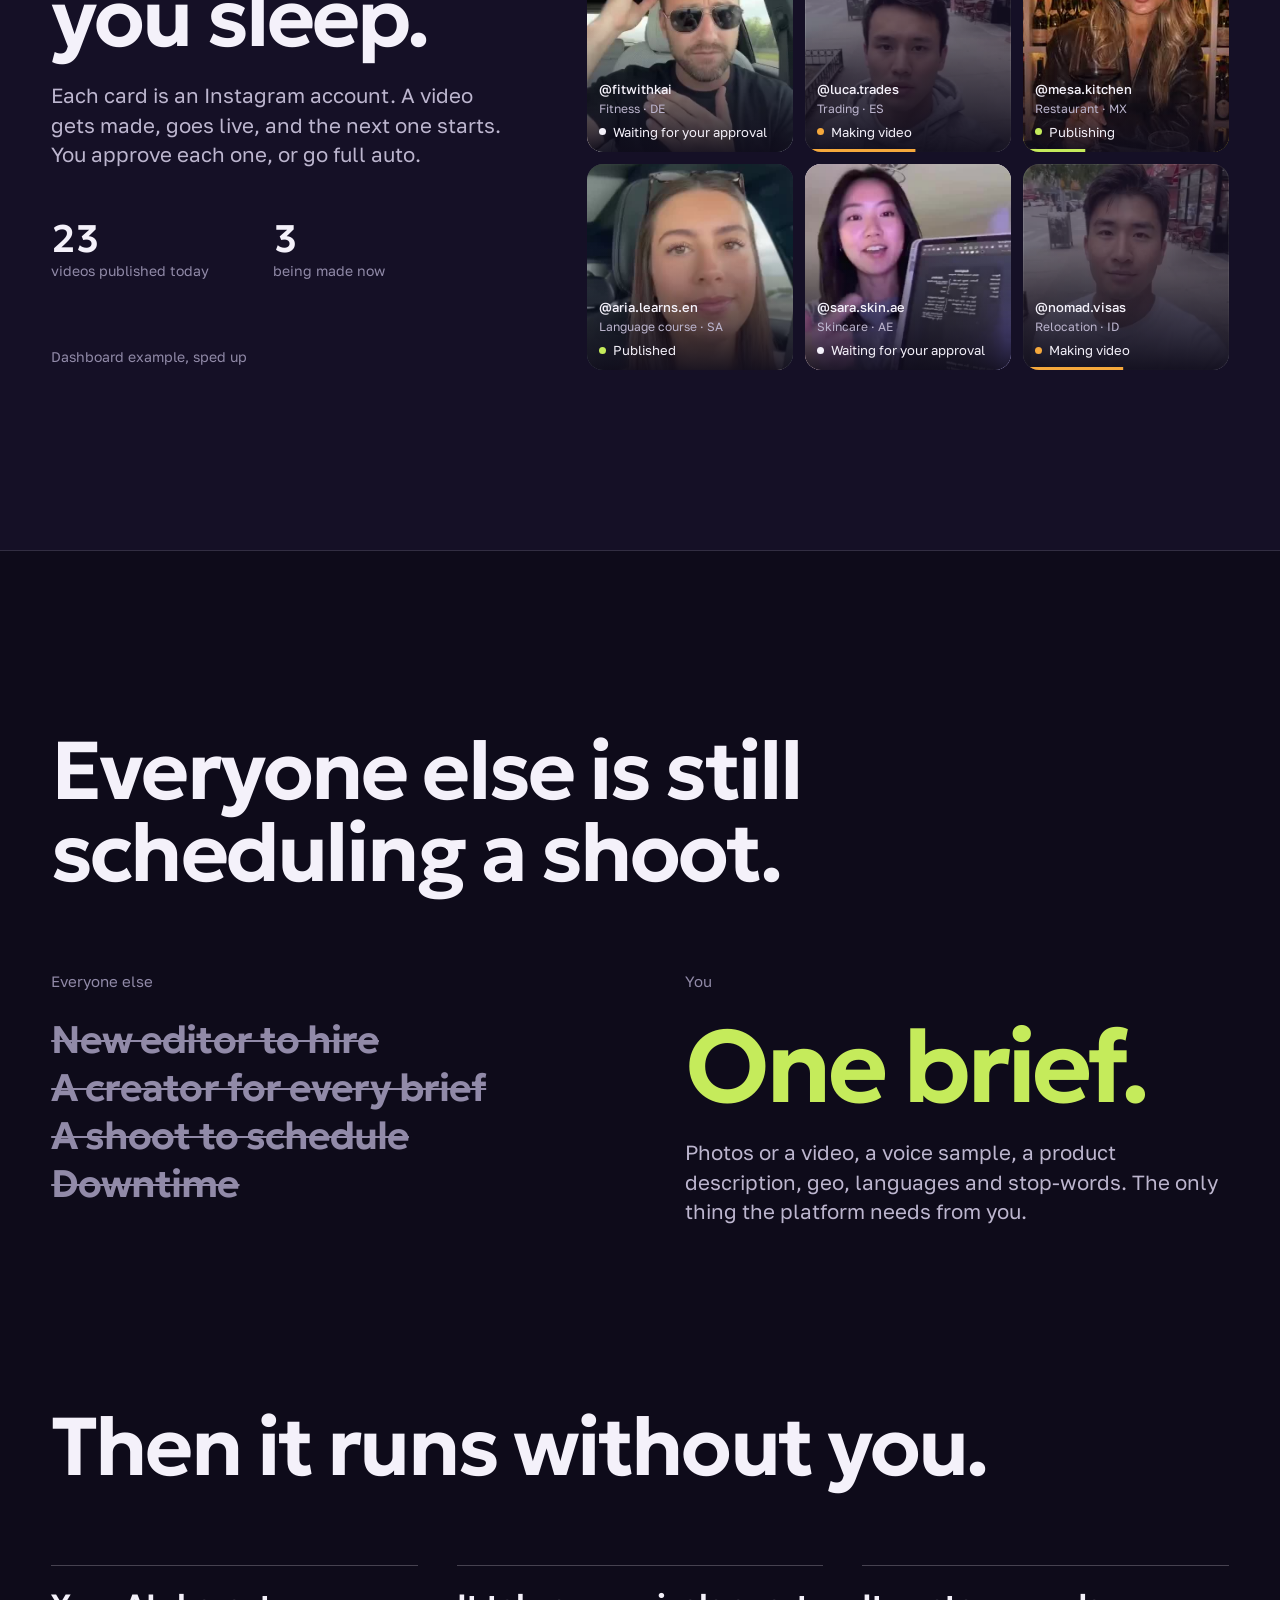
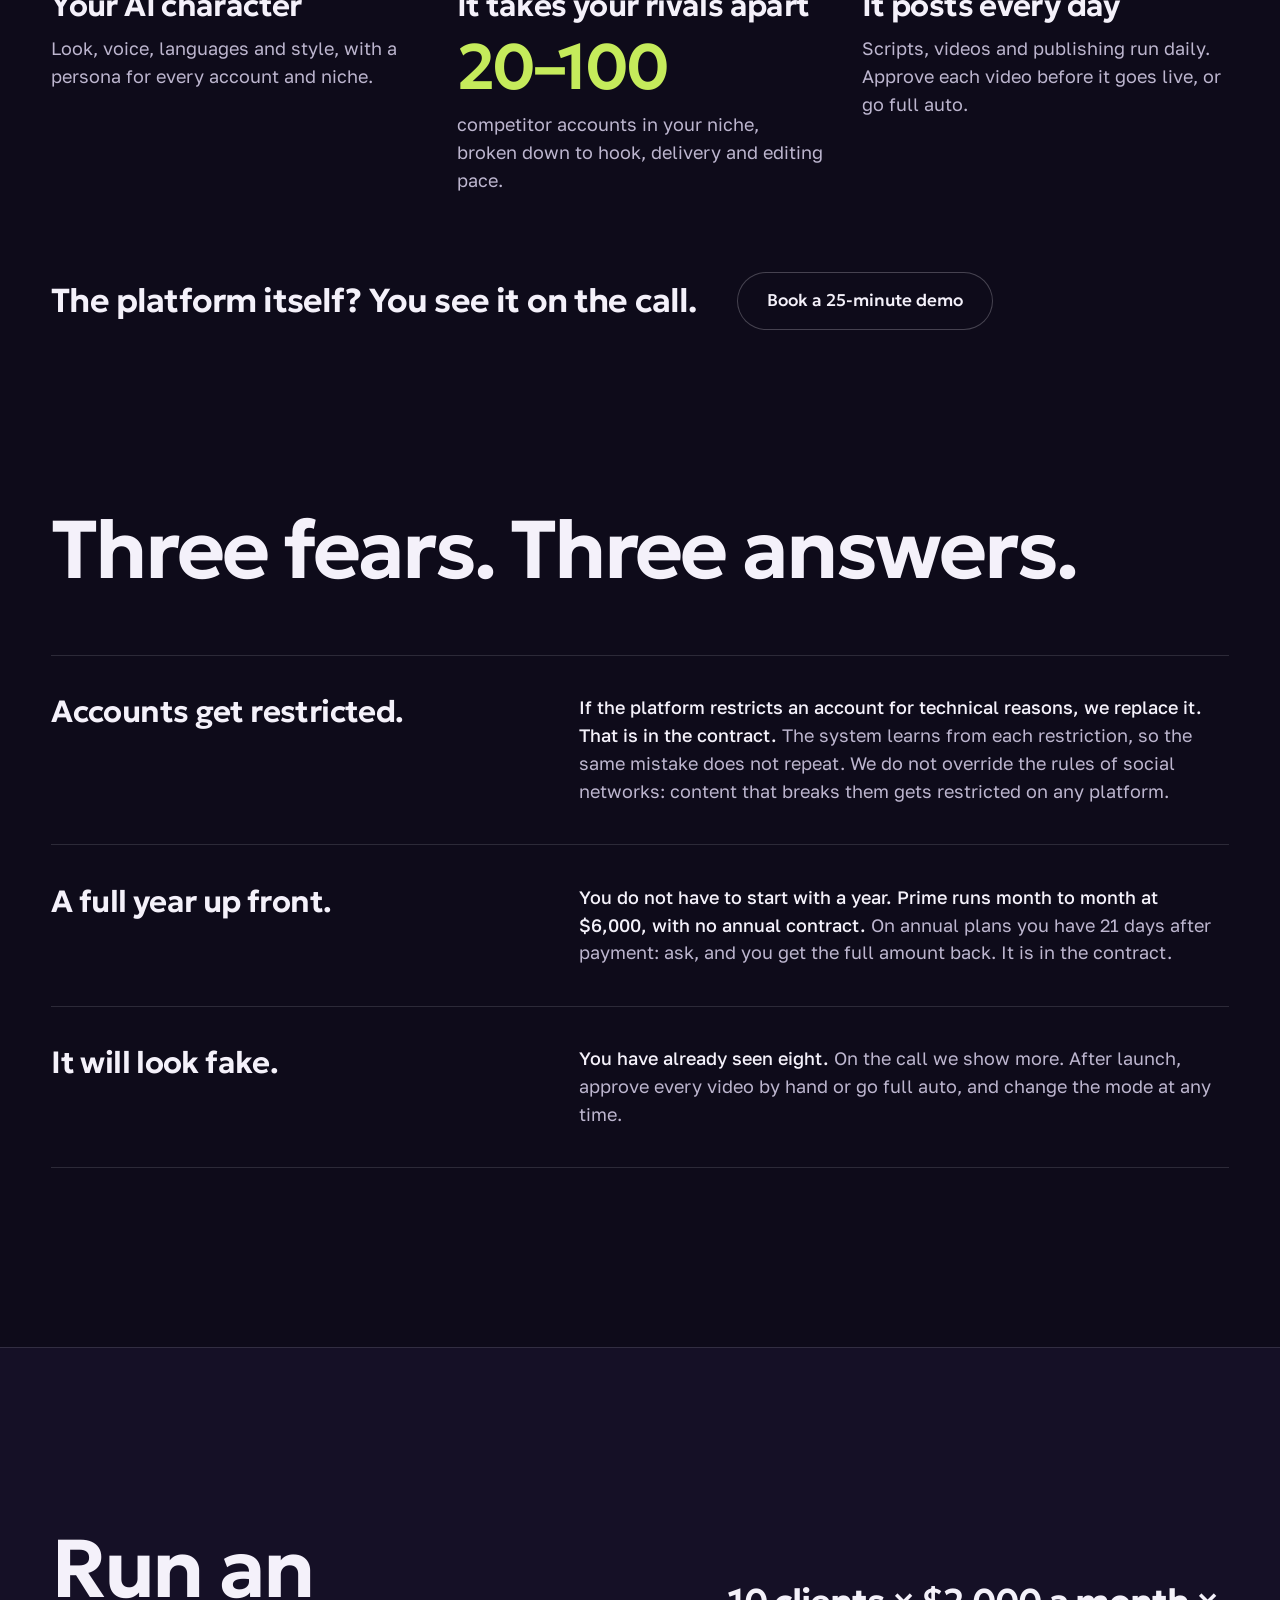
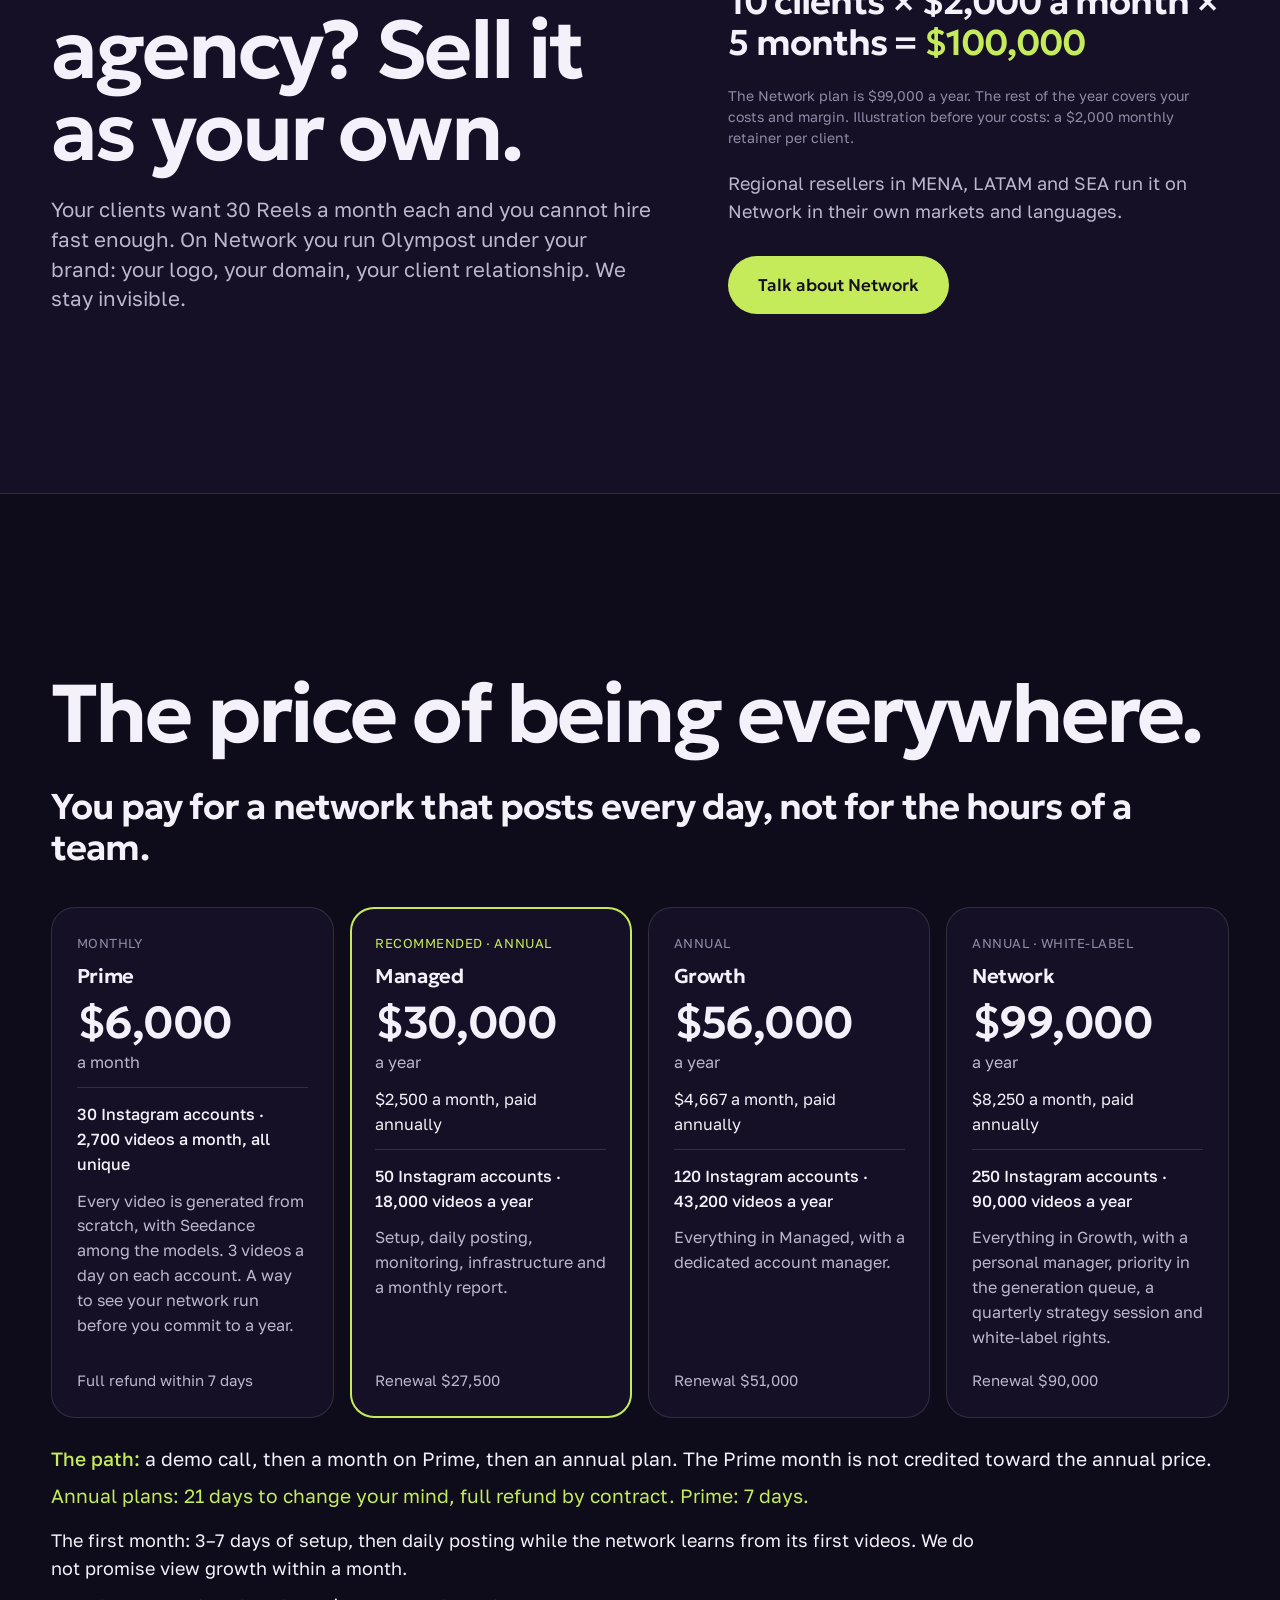
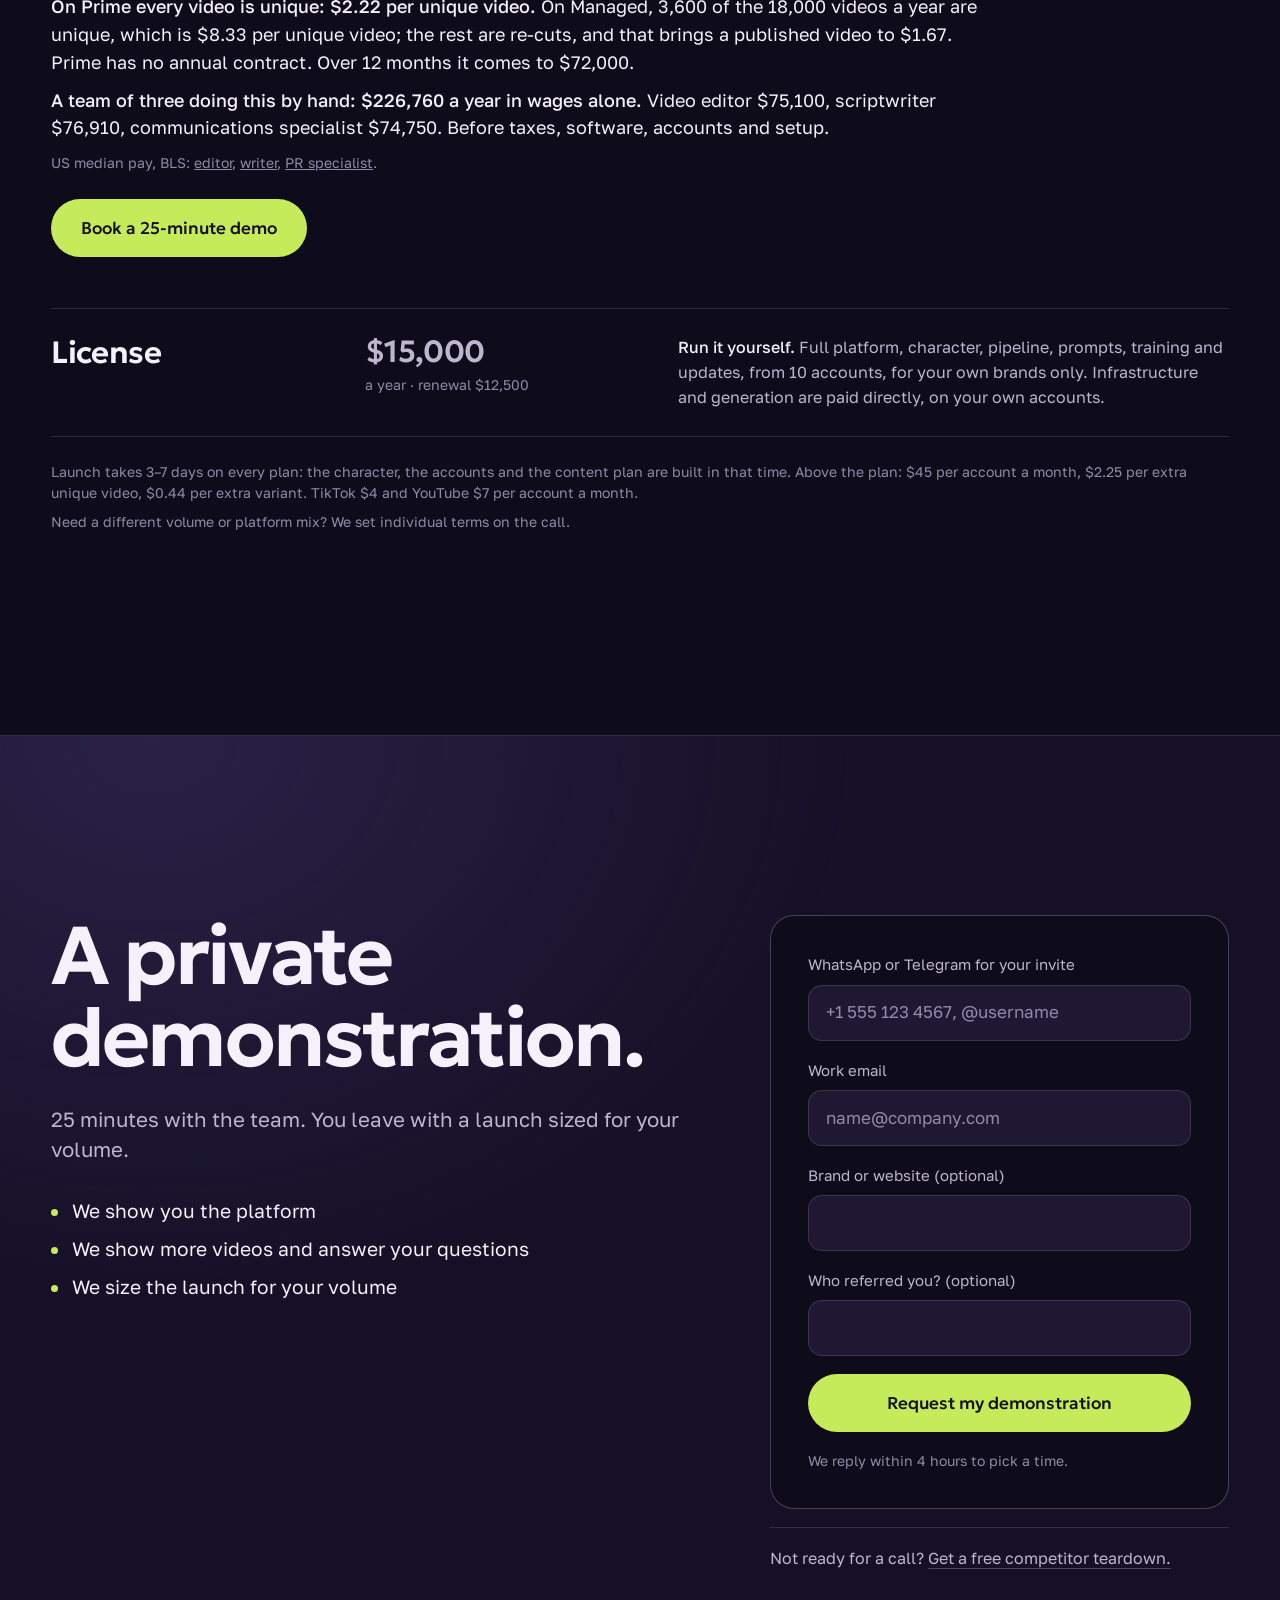
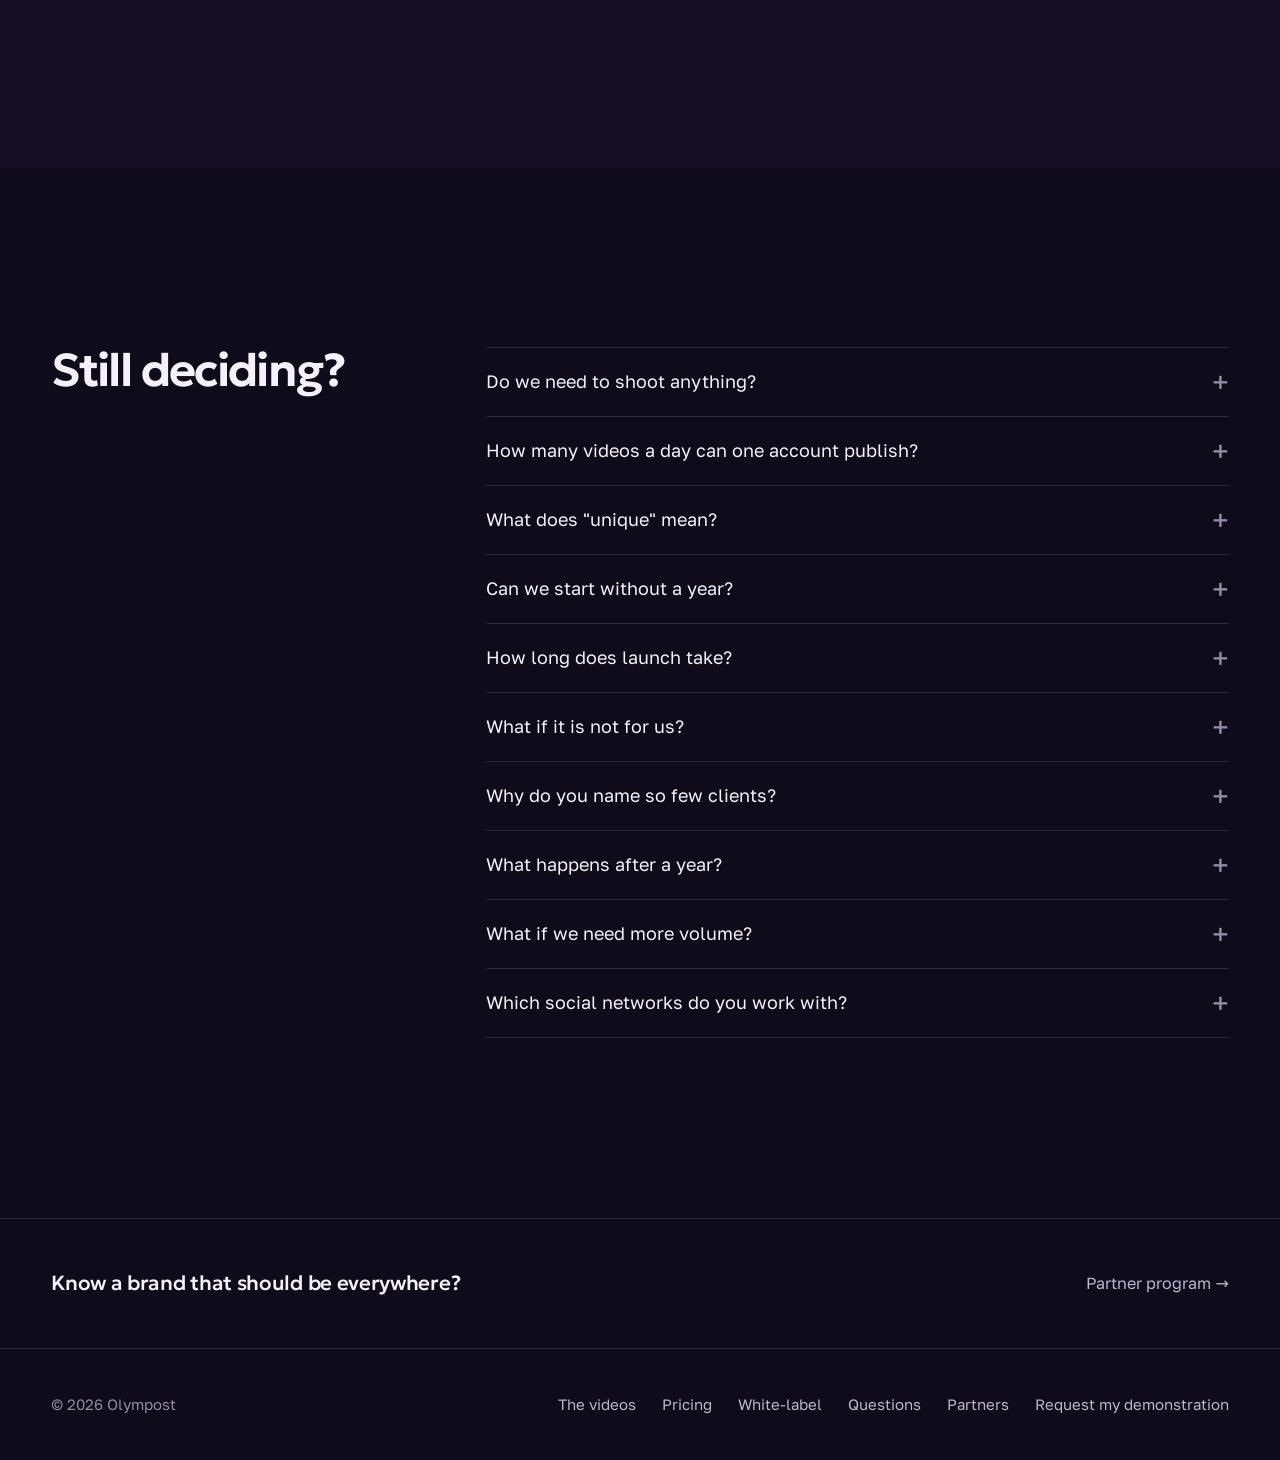
==== commit dbd5679d: "Pricing grid, Prime monthly plan, 3-7 day launch" ====
--- a/index.html
+++ b/index.html
@@ -4,7 +4,7 @@
 <meta charset="utf-8">
 <meta name="viewport" content="width=device-width, initial-scale=1, viewport-fit=cover">
 <title>Olympost. Your own Instagram network. No shoots. No hires.</title>
-<meta name="description" content="The platform builds your AI character, generates Reels and posts them every day across 50–250 accounts. It studies every video it publishes and makes the next one better. Live in 24 hours.">
+<meta name="description" content="The platform builds your AI character, generates Reels and posts them every day across 50–250 accounts. It studies every video it publishes and makes the next one better. Live in 3–7 days.">
 <link rel="canonical" href="https://olympost.co/">
 <meta name="theme-color" content="#0E0B1A">
 <meta name="color-scheme" content="dark">
@@ -13,13 +13,13 @@
 <meta property="og:site_name" content="Olympost">
 <meta property="og:url" content="https://olympost.co/">
 <meta property="og:title" content="Your own Instagram network. No shoots. No hires.">
-<meta property="og:description" content="The platform builds your AI character, generates Reels and posts them every day across 50–250 accounts. It studies every video it publishes and makes the next one better. Live in 24 hours.">
+<meta property="og:description" content="The platform builds your AI character, generates Reels and posts them every day across 50–250 accounts. It studies every video it publishes and makes the next one better. Live in 3–7 days.">
 <meta property="og:image" content="https://olympost.co/assets/og.jpg">
 <meta property="og:image:width" content="1200">
 <meta property="og:image:height" content="630">
 <meta name="twitter:card" content="summary_large_image">
 <meta name="twitter:title" content="Your own Instagram network. No shoots. No hires.">
-<meta name="twitter:description" content="The platform builds your AI character, generates Reels and posts them every day across 50–250 accounts. It studies every video it publishes and makes the next one better. Live in 24 hours.">
+<meta name="twitter:description" content="The platform builds your AI character, generates Reels and posts them every day across 50–250 accounts. It studies every video it publishes and makes the next one better. Live in 3–7 days.">
 <meta name="twitter:image" content="https://olympost.co/assets/og.jpg">
 <link rel="icon" href="[data-uri]" type="image/svg+xml">
 <link rel="preload" href="assets/fonts/geologica-600-lat.woff2" as="font" type="font/woff2" crossorigin>
@@ -64,9 +64,9 @@
   <div class="veil"></div>
   <div class="hero-in">
     <h1 id="h-hero" data-t="h1"><em>Your own Instagram network.</em><br>No shoots. No hires.</h1>
-    <p class="lead" data-t="h2">The platform builds your AI character, generates Reels and posts them every day across 50–250 accounts. It studies every video it publishes and makes the next one better. Live in 24 hours.</p>
+    <p class="lead" data-t="h2">The platform builds your AI character, generates Reels and posts them every day across 50–250 accounts. It studies every video it publishes and makes the next one better. Live in 3–7 days.</p>
     <a class="btn" href="#book" data-t="cta2">Book a 25-minute demo</a>
-    <p class="fine hero-offer" data-t="hq4">3 free videos on your product before you pay. Full refund for 21 days, by contract.</p>
+    <p class="fine hero-offer" data-t="hq4">Start with one month, no annual contract. On annual plans: full refund for 21 days, by contract.</p>
     <p class="fine" data-t="h3">Worked with Evan Luthra, XPLabs, city and regional brands</p>
   </div>
 </section>
@@ -111,11 +111,12 @@
 <!-- PLATFORM -->
 <section class="sec sec-mid" id="edge" aria-labelledby="h-edge">
   <div class="wrap">
-    <h2 id="h-edge" class="rv" data-t="e0">Software that gets better by itself.</h2>
-    <ul class="fit three">
-      <li class="rv"><h3 data-t="e1">It learns from every video.</h3><p data-t="e2">The platform analyses each published video and uses what it finds in the next generation.</p></li>
-      <li class="rv"><h3 data-t="e3">It protects the network.</h3><p data-t="e4">A self-learning AI finds the cause of every restriction and adjusts the other accounts on the fly, so the same mistake does not repeat.</p></li>
-      <li class="rv"><h3 data-t="e5">It runs every day.</h3><p data-t="e6">Videos are generated a day ahead and queue for posting on schedule. Approve each one, or go full auto.</p></li>
+    <h2 id="h-edge" class="rv" data-t="e0">Why a network, not a team.</h2>
+    <ul class="fit four">
+      <li class="rv"><h3 data-t="e1">No team to run.</h3><p data-t="e2">Nobody to hire, train or replace. No sick days, no notice periods, no missed deadlines. The platform posts every day, weekends included.</p></li>
+      <li class="rv"><h3 data-t="e3">The same standard every day.</h3><p data-t="e4">Before posting, the software checks each video against Meta policy restrictions and against what it has learned. You can approve every video yourself, or go full auto.</p></li>
+      <li class="rv"><h3 data-t="e5">It learns from every video.</h3><p data-t="e6">The platform analyses each published video and uses what it finds in the next generation. 50–250 accounts mean dozens to hundreds of tests a day, more than a team can run by hand. It also finds the cause of every restriction and adjusts the other accounts.</p></li>
+      <li class="rv"><h3 data-t="e7">A chance to be everywhere.</h3><p data-t="e8">Your brand posts on 50–250 accounts every day. A competitor who posts daily still has one account. This is a chance to grow fast, not a promise of views.</p></li>
     </ul>
   </div>
 </section>
@@ -213,8 +214,8 @@
     <h2 id="h-fear" class="rv" data-t="k0">Three fears. Three answers.</h2>
     <ul class="fears">
       <li class="rv"><h3 data-t="k1">Accounts get restricted.</h3><p data-t="k2"><b>If the platform restricts an account for technical reasons, we replace it. That is in the contract.</b> The system learns from each restriction, so the same mistake does not repeat. We do not override the rules of social networks: content that breaks them gets restricted on any platform.</p></li>
-      <li class="rv"><h3 data-t="k3">A full year up front.</h3><p data-t="k4"><b>You see 3 videos before you pay anything.</b> Then you have 21 days after payment: ask, and you get the full amount back. It is in the contract.</p></li>
-      <li class="rv"><h3 data-t="k5">It will look fake.</h3><p data-t="k6"><b>You have already seen eight.</b> Now judge it on your own product: your language, your character, 3 videos. After launch, approve every video by hand or go full auto, and change the mode at any time.</p></li>
+      <li class="rv"><h3 data-t="k3">A full year up front.</h3><p data-t="k4"><b>You do not have to start with a year. Prime runs month to month at $6,000, with no annual contract.</b> On annual plans you have 21 days after payment: ask, and you get the full amount back. It is in the contract.</p></li>
+      <li class="rv"><h3 data-t="k5">It will look fake.</h3><p data-t="k6"><b>You have already seen eight.</b> On the call we show more. After launch, approve every video by hand or go full auto, and change the mode at any time.</p></li>
     </ul>
   </div>
 </section>
@@ -241,52 +242,59 @@
     <div class="price-head">
       <h2 id="h-price" class="rv" data-t="p0">The price of being everywhere.</h2>
     </div>
-<p class="plans-line rv" data-t="p9">Plans run from $15,000 to $99,000 a year. Live in 24 hours.</p>
-<p class="plans-refund rv" data-t="p9r">21 days to change your mind. Full refund, by contract.</p>
-<div class="value rv"><p data-t="vl1"><b>Most popular: Managed. $30,000 a year, that is $2,500 a month, paid annually.</b> 50 Instagram accounts, 18,000 videos a year, 3,600 of them unique. Setup, daily posting, monitoring and a monthly report included. $1.67 per published video.</p><p data-t="vl2"><b>A team of three doing this by hand: $226,760 a year in wages alone.</b> Video editor $75,100, scriptwriter $76,910, communications specialist $74,750. Before taxes, software, accounts and setup.</p><p class="fine" data-t="vl3">US median pay, BLS: <a href="https://www.bls.gov/ooh/media-and-communication/film-and-video-editors-and-camera-operators.htm" rel="noopener" target="_blank">editor</a>, <a href="https://www.bls.gov/ooh/media-and-communication/writers-and-authors.htm" rel="noopener" target="_blank">writer</a>, <a href="https://www.bls.gov/ooh/media-and-communication/public-relations-specialists.htm" rel="noopener" target="_blank">PR specialist</a>.</p></div>
-    <details class="more">
-      <summary data-t="p10">See the four plans</summary>
-      <div>
-        <div class="plan">
-          <h3>Managed</h3>
-          <p class="p" data-t="pa1">$30,000<small>a year · renewal $27,500</small></p>
-          <p data-t="pa2"><b>50 Instagram accounts, 18,000 videos a year.</b> Everything included: setup, daily posting, monitoring, infrastructure and a monthly report.</p>
-        </div>
-        <div class="plan">
-          <h3>Growth</h3>
-          <p class="p" data-t="pb1">$56,000<small>a year · renewal $51,000</small></p>
-          <p data-t="pb2"><b>120 Instagram accounts, 43,200 videos a year.</b> Everything in Managed, with a dedicated account manager.</p>
-        </div>
-        <div class="plan">
-          <h3>Network</h3>
-          <p class="p" data-t="pc1">$99,000<small>a year · renewal $90,000</small></p>
-          <p data-t="pc2"><b>250 Instagram accounts, 90,000 videos a year.</b> Everything in Growth, with a personal manager, priority in the generation queue, a quarterly strategy session and white-label rights.</p>
-        </div>
-        <div class="plan">
-          <h3>License</h3>
-          <p class="p" data-t="pd1">$15,000<small>a year · renewal $12,500</small></p>
-          <p data-t="pd2"><b>Run it yourself.</b> Full platform, character, pipeline, prompts, training and updates, from 10 accounts, for your own brands only. Infrastructure and generation are paid directly, on your own accounts.</p>
-        </div>
-        <div class="plans-note">
-          <p class="fine" data-t="pe1">Annual plans. Activation within 24 hours. Above the plan: $45 per account a month, $2.25 per extra unique video, $0.44 per extra variant. TikTok $4 and YouTube $7 per account a month.</p>
-          <p class="fine" data-t="pe2">Need a different volume or platform mix? We set individual terms on the call.</p>
-        </div>
-      </div>
-    </details>
-    <div class="entries">
-      <div class="entry rv">
-        <h3 data-t="p1">Before you decide: 3 free videos</h3>
-        <p data-t="p3">On your product, in your language, with your character. We open test access on the call, before any payment.</p>
-        <a class="btn" href="#book" data-interest="videos" data-t="p4">Get my 3 videos</a>
-      </div>
-      <div class="entry rv">
-        <h3 data-t="p5">Or start posting</h3>
-        <p class="amt" data-t="p6">$500<small>one-time</small></p>
-        <p data-t="p7">Test. 5 Instagram accounts set up and ready to post, 50 minutes of AI video, the same platform as the full plans.</p>
-        <a class="btn btn-ghost" href="#book" data-interest="test" data-t="p8">Ask about Test</a>
-      </div>
-    </div>
-    
+    <p class="plans-line rv" data-t="p9">You pay for a network that posts every day, not for the hours of a team.</p>
+    <div class="tiers">
+      <article class="tier rv">
+        <p class="tag" data-t="pr1">Monthly</p>
+        <h3>Prime</h3>
+        <p class="amt" data-t="pr2"><b>$6,000</b>a month</p>
+        <p class="vol" data-t="pr3">30 Instagram accounts · 2,700 videos a month, all unique</p>
+        <p data-t="pr4">Every video is generated from scratch, with Seedance among the models. 3 videos a day on each account. A way to see your network run before you commit to a year.</p>
+        <p class="ren" data-t="pr5">Full refund within 7 days</p>
+      </article>
+      <article class="tier rv best">
+        <p class="tag" data-t="pa0">Recommended · annual</p>
+        <h3>Managed</h3>
+        <p class="amt" data-t="pa1"><b>$30,000</b>a year</p>
+        <p class="eq" data-t="pa3">$2,500 a month, paid annually</p>
+        <p class="vol" data-t="pa4">50 Instagram accounts · 18,000 videos a year</p>
+        <p data-t="pa2">Setup, daily posting, monitoring, infrastructure and a monthly report.</p>
+        <p class="ren" data-t="pa5">Renewal $27,500</p>
+      </article>
+      <article class="tier rv">
+        <p class="tag" data-t="pb0">Annual</p>
+        <h3>Growth</h3>
+        <p class="amt" data-t="pb1"><b>$56,000</b>a year</p>
+        <p class="eq" data-t="pb3">$4,667 a month, paid annually</p>
+        <p class="vol" data-t="pb4">120 Instagram accounts · 43,200 videos a year</p>
+        <p data-t="pb2">Everything in Managed, with a dedicated account manager.</p>
+        <p class="ren" data-t="pb5">Renewal $51,000</p>
+      </article>
+      <article class="tier rv">
+        <p class="tag" data-t="pc0">Annual · white-label</p>
+        <h3>Network</h3>
+        <p class="amt" data-t="pc1"><b>$99,000</b>a year</p>
+        <p class="eq" data-t="pc3">$8,250 a month, paid annually</p>
+        <p class="vol" data-t="pc4">250 Instagram accounts · 90,000 videos a year</p>
+        <p data-t="pc2">Everything in Growth, with a personal manager, priority in the generation queue, a quarterly strategy session and white-label rights.</p>
+        <p class="ren" data-t="pc5">Renewal $90,000</p>
+      </article>
+    </div>
+    <p class="path rv" data-t="pr6"><b>The path:</b> a demo call, then a month on Prime, then an annual plan. The Prime month is not credited toward the annual price.</p>
+    <p class="plans-refund rv" data-t="p9r">Annual plans: 21 days to change your mind, full refund by contract. Prime: 7 days.</p>
+    <div class="value rv"><p data-t="pr7">The first month: 3–7 days of setup, then daily posting while the network learns from its first videos. We do not promise view growth within a month.</p><p data-t="vl1"><b>On Prime every video is unique: $2.22 per unique video.</b> On Managed, 3,600 of the 18,000 videos a year are unique, which is $8.33 per unique video; the rest are re-cuts, and that brings a published video to $1.67. Prime has no annual contract. Over 12 months it comes to $72,000.</p><p data-t="vl2"><b>A team of three doing this by hand: $226,760 a year in wages alone.</b> Video editor $75,100, scriptwriter $76,910, communications specialist $74,750. Before taxes, software, accounts and setup.</p><p class="fine" data-t="vl3">US median pay, BLS: <a href="https://www.bls.gov/ooh/media-and-communication/film-and-video-editors-and-camera-operators.htm" rel="noopener" target="_blank">editor</a>, <a href="https://www.bls.gov/ooh/media-and-communication/writers-and-authors.htm" rel="noopener" target="_blank">writer</a>, <a href="https://www.bls.gov/ooh/media-and-communication/public-relations-specialists.htm" rel="noopener" target="_blank">PR specialist</a>.</p></div>
+    <a class="btn tiers-cta rv" href="#book" data-t="pr8">Book a 25-minute demo</a>
+    <div class="side rv">
+      <div class="plan">
+        <h3>License</h3>
+        <p class="p" data-t="pd1">$15,000<small>a year · renewal $12,500</small></p>
+        <p data-t="pd2"><b>Run it yourself.</b> Full platform, character, pipeline, prompts, training and updates, from 10 accounts, for your own brands only. Infrastructure and generation are paid directly, on your own accounts.</p>
+      </div>
+      <div class="plans-note">
+        <p class="fine" data-t="pe1">Launch takes 3–7 days on every plan: the character, the accounts and the content plan are built in that time. Above the plan: $45 per account a month, $2.25 per extra unique video, $0.44 per extra variant. TikTok $4 and YouTube $7 per account a month.</p>
+        <p class="fine" data-t="pe2">Need a different volume or platform mix? We set individual terms on the call.</p>
+      </div>
+    </div>
   </div>
 </section>
 
@@ -295,10 +303,10 @@
   <div class="wrap invite-g">
     <div class="invite-l">
       <h2 id="h-book" class="rv" data-t="b0">A private demonstration.</h2>
-      <p class="lead rv" data-t="b1">25 minutes with the team. You leave with test access and a launch sized for your volume.</p>
+      <p class="lead rv" data-t="b1">25 minutes with the team. You leave with a launch sized for your volume.</p>
       <ul class="promise rv">
         <li data-t="b2">We show you the platform</li>
-        <li data-t="b3">We open test access for your 3 free videos</li>
+        <li data-t="b3">We show more videos and answer your questions</li>
         <li data-t="b4">We size the launch for your volume</li>
       </ul>
     </div>
@@ -353,9 +361,11 @@
     <h2 id="h-faq" data-t="q0">Still deciding?</h2>
     <div class="faq">
       <details class="q"><summary data-t="q1">Do we need to shoot anything?</summary><p data-t="q2">No. Once, you send photos or a video, a voice sample, a product description, geo, languages and stop-words. The character and every video are created on the platform from there.</p></details>
-      <details class="q"><summary data-t="q3">How many videos a day can one account publish?</summary><p data-t="q4">As many as you need. We recommend 1–3 per account per day. Plans are sized at one video a day per account: 50 accounts on Managed, 120 on Growth, 250 on Network.</p></details>
-      <details class="q"><summary data-t="q5">What does "unique" mean?</summary><p data-t="q6">A unique video is generated from scratch, then re-cut into four variants for different accounts. One unique video becomes five posts. On Managed, 3,600 of the 18,000 videos a year are unique.</p></details>
-      <details class="q"><summary data-t="qr0">What if it is not for us?</summary><p data-t="qr1">You have 21 days after payment. Ask for a refund and you get the full amount back.</p></details>
+      <details class="q"><summary data-t="q3">How many videos a day can one account publish?</summary><p data-t="q4">As many as you need. We recommend 1–3 per account per day. Annual plans are sized at one video a day per account: 50 accounts on Managed, 120 on Growth, 250 on Network. Prime is sized at 3 a day on 30 accounts.</p></details>
+      <details class="q"><summary data-t="q5">What does "unique" mean?</summary><p data-t="q6">A unique video is generated from scratch, then re-cut into four variants for different accounts. One unique video becomes five posts. On Managed, 3,600 of the 18,000 videos a year are unique. On Prime, all 2,700 a month are unique.</p></details>
+      <details class="q"><summary data-t="qp0">Can we start without a year?</summary><p data-t="qp1">Yes. Prime is paid month to month: $6,000 for 2,700 unique videos on 30 accounts, with no annual contract. If you move to an annual plan later, the Prime month is not credited toward its price.</p></details>
+      <details class="q"><summary data-t="ql0">How long does launch take?</summary><p data-t="ql1">3–7 days on every plan. In that time the character, the accounts and the content plan are created.</p></details>
+      <details class="q"><summary data-t="qr0">What if it is not for us?</summary><p data-t="qr1">On annual plans you have 21 days after payment. Ask for a refund and you get the full amount back. On Prime the refund window is 7 days.</p></details>
       <details class="q"><summary data-t="qn0">Why do you name so few clients?</summary><p data-t="qn1">We cannot disclose everyone we work with. The names on this page are the ones we can share. Ask on the call what we can show for your niche.</p></details>
       <details class="q"><summary data-t="q7">What happens after a year?</summary><p data-t="q8">Renewal costs less because onboarding does not repeat: $12,500 for License, $27,500 for Managed, $51,000 for Growth and $90,000 for Network. If you do not renew a License, your character and settings stay with you; updates and support stop.</p></details>
       <details class="q"><summary data-t="q9">What if we need more volume?</summary><p data-t="q10">Above the plan, an extra account is $45 a month with one video a day included. Or move up a plan. If none of them fits, we put together individual terms.</p></details>
@@ -391,7 +401,7 @@
 
 <div class="mbar"><a class="btn" href="#book" data-t="cta4">Book a 25-minute demo</a></div>
 
-<script type="application/json" id="i18n-ru">{"title":"Olympost. Ваш бренд уже везде.","p":{"b6":"+7 900 123 45 67, @username"},"t":{"skip":"К содержанию","n1":"Видео","n2":"Как это работает","n3":"Цены","n4":"Вопросы","n5":"Партнёрам","cta":"Записаться на демо","h1":"<em>Своя сеть в Instagram.<\/em><br>Без съёмок. Без найма.","h2":"Платформа создаёт вашего AI-персонажа, генерирует Reels и каждый день публикует их в 50–250 аккаунтах. Она анализирует каждое опубликованное видео и улучшает следующее. Запуск за 24 часа.","cta2":"Записаться на демо, 25 минут","h3":"Работали с Evan Luthra, XPLabs, городскими и региональными брендами","v1":"Этого никто не снимал.","v2":"Ни камеры. Ни блогера. Ни съёмки. Каждое видео здесь создано AI на платформе. На любом языке, от 4 до 60 секунд.","f1":"На ходу","f2":"На камеру","f3":"В машине","f4":"На камеру","f5":"Продукт в руке","f6":"На ходу","f7":"На улице","f8":"Ответ на комментарий","r0":"Уже работает.","r1":"просмотров в месяц","r2":"<b>Evan Luthra.<\/b> Старые видео, нарезанные на шортсы. 20 000 клипов в месяц, 540 000 переходов в его воронку.","r3":"установок","r4":"<b>XPLabs.<\/b> Клипы из геймплея, считали установки и кошельки. 170 000 подключённых кошельков, 80 млн просмотров, 1,2 млн кликов.","r5":"аккаунтов в работе","r6":"Во всей сети Olympost: в Instagram, TikTok и YouTube.","w1":"Ваша сеть, пока вы спите.","w2":"Каждая карточка — Instagram-аккаунт. Видео создаётся, выходит, начинается следующее. Вы утверждаете каждое или включаете автопилот.","w3":"видео опубликовано сегодня","w4":"создаётся сейчас","w5":"Пример кабинета, ускорено","c0":"Все остальные ещё согласуют съёмку.","c1":"Как у всех","c2":"Новый монтажёр","c3":"Блогер на каждый бриф","c4":"Съёмка по графику","c5":"Простои","c6":"Как у вас","c7":"Один бриф.","c8":"Фото или видео, образец голоса, описание продукта, гео, языки и стоп-слова. Больше от вас ничего не нужно.","m0":"Дальше всё работает без вас.","m1":"Ваш AI-персонаж","m2":"Внешность, голос, языки и стиль, а для каждого аккаунта и ниши своя персона.","m3":"Разбирает конкурентов на части","m4":"аккаунтов конкурентов в вашей нише. У каждого разбираем хук, подачу и темп монтажа.","m5":"Публикует каждый день","m6":"Сценарии, видео и публикации идут ежедневно. Утверждайте каждое видео до выхода или включите полный автопилот.","m7":"Саму платформу покажем на созвоне.","cta3":"Записаться на демо, 25 минут","k0":"Три страха. Три ответа.","k1":"Аккаунты ограничивают.","k2":"<b>Если платформа ограничила аккаунт по техническим причинам, мы его заменим. Это записано в договоре.<\/b> Система учится на каждом ограничении, чтобы ошибка не повторялась. Правила соцсетей мы не отменяем: контент, который их нарушает, ограничат на любой платформе.","k3":"Оплата за год вперёд.","k4":"<b>Вы видите 3 видео, прежде чем заплатите.<\/b> После оплаты у вас 21 день: попросите, и вернём всю сумму. Это в договоре.","k5":"Это будет выглядеть фальшиво.","k6":"<b>Восемь вы уже видели.<\/b> Теперь оцените на своём продукте: ваш язык, ваш персонаж, 3 видео. После запуска утверждайте каждое видео вручную или включите автопилот, режим меняется в любой момент.","a0":"У вас агентство? Продавайте как своё.","a1":"Клиенты хотят по 30 Reels в месяц, а нанимать так быстро не получается. На Network вы ведёте Olympost под своим брендом: ваш логотип, ваш домен, клиент остаётся вашим. Нас никто не увидит.","a2":"10 клиентов × $2 000 в месяц × 5 месяцев = <b>$100 000<\/b>","a3":"Тариф Network стоит $99 000 в год. Остаток года покрывает ваши расходы и маржу. Иллюстрация до ваших расходов: ретейнер $2 000 в месяц с клиента.","p0":"Сколько стоит быть везде.","p1":"Прежде чем решать: 3 бесплатных видео","p3":"На вашем продукте, на вашем языке, с вашим персонажем. Доступ открываем на созвоне, до любой оплаты.","p4":"Получить 3 видео","p5":"Или сразу публикуйте","p6":"$500<small>разово<\/small>","p7":"Test. 5 Instagram-аккаунтов настроены и готовы к публикации, 50 минут AI-видео, та же платформа, что и в полных тарифах.","p8":"Спросить про Test","p9":"Тарифы от $15 000 до $99 000 в год. Запуск за 24 часа.","p9r":"21 день, чтобы передумать. Полный возврат по договору.","p10":"Посмотреть четыре тарифа","pa1":"$30 000<small>в год · продление $27 500<\/small>","pa2":"<b>50 Instagram-аккаунтов, 18 000 видео в год.<\/b> Всё включено: настройка, ежедневные публикации, мониторинг, инфраструктура и ежемесячный отчёт.","pb1":"$56 000<small>в год · продление $51 000<\/small>","pb2":"<b>120 Instagram-аккаунтов, 43 200 видео в год.<\/b> Всё из Managed и выделенный аккаунт-менеджер.","pc1":"$99 000<small>в год · продление $90 000<\/small>","pc2":"<b>250 Instagram-аккаунтов, 90 000 видео в год.<\/b> Всё из Growth, персональный менеджер, приоритет в очереди генерации, стратегическая сессия раз в квартал и право white-label.","pd1":"$15 000<small>в год · продление $12 500<\/small>","pd2":"<b>Ведите сами.<\/b> Вся платформа, персонаж, конвейер, промпты, обучение и обновления, от 10 аккаунтов, только для своих брендов. Инфраструктуру и генерацию оплачиваете напрямую, на своих аккаунтах.","pe1":"Оплата за год. Активация в течение 24 часов. Сверх тарифа: $45 за аккаунт в месяц, $2,25 за дополнительное уникальное видео, $0,44 за дополнительный вариант. TikTok $4 и YouTube $7 за аккаунт в месяц.","pe2":"Нужен другой объём или набор платформ? Индивидуальные условия обсудим на созвоне.","b0":"Закрытая демонстрация.","b1":"25 минут с командой. После них у вас есть тестовый доступ и расчёт запуска под ваш объём.","b2":"Покажем платформу","b3":"Откроем тестовый доступ для ваших 3 бесплатных видео","b4":"Рассчитаем запуск под ваш объём","b5":"WhatsApp или Telegram для приглашения","b7":"Укажите номер WhatsApp с кодом страны или @username в Telegram.","b8":"Рабочая почта","b9":"Укажите почту вида name@company.com.","b10":"Запросить демонстрацию","b11":"Ответим в течение 4 часов, чтобы выбрать время.","t0":"Пока не готовы к созвону? <u>Получите бесплатный разбор конкурента.<\/u>","t1":"Пришлите один аккаунт конкурента. В ответ получите PDF: 10 форматов, которые уже сработали в вашей нише, с разбором хука, структуры и темпа.","t2":"Конкурент в Instagram","t3":"Укажите один аккаунт Instagram, например @competitor.","t4":"Рабочая почта","t5":"Укажите почту вида name@company.com.","t6":"Прислать разбор","qr0":"А если нам не подойдёт?","qr1":"После оплаты у вас 21 день. Попросите о возврате, и мы вернём всю сумму.","q0":"Ещё думаете?","q1":"Нужно ли что-то снимать?","q2":"Нет. Один раз вы присылаете фото или видео, образец голоса, описание продукта, гео, языки и стоп-слова. Персонаж и все видео дальше создаются на платформе.","q3":"Сколько видео в день может публиковать один аккаунт?","q4":"Сколько вам нужно. Мы рекомендуем 1–3 на аккаунт в день. Тарифы рассчитаны на одно видео в день на аккаунт: 50 аккаунтов на Managed, 120 на Growth, 250 на Network.","q5":"Что значит «уникальное» видео?","q6":"Уникальное видео генерируется с нуля, а затем перемонтируется в четыре варианта для разных аккаунтов. Одно уникальное видео даёт пять публикаций. На Managed уникальны 3 600 из 18 000 видео в год.","q7":"Что будет через год?","q8":"Продление дешевле, потому что онбординг не повторяется: $12 500 за License, $27 500 за Managed, $51 000 за Growth и $90 000 за Network. Если не продлить License, персонаж и настройки остаются у вас, а обновления и поддержка прекращаются.","q9":"Что, если нужен больший объём?","q10":"Сверх тарифа дополнительный аккаунт стоит $45 в месяц с одним видео в день. Или перейдите на тариф выше. Если ни один не подходит, обсудим индивидуальные условия.","q11":"С какими соцсетями вы работаете?","q12":"Основа — Instagram: в тарифах считаются Instagram-аккаунты, от настройки до ежедневных публикаций. Платформа также публикует в TikTok и YouTube: $4 и $7 за аккаунт в месяц сверх тарифа.","s1":"Знаете бренд, который должен быть везде?","s2":"Партнёрская программа →","n1b":"Видео","n3b":"Цены","n6":"White-label","n4b":"Вопросы","n5b":"Партнёрам","n7":"Запросить демонстрацию","cta4":"Записаться на демо, 25 минут","r7":"просмотров в месяц на AI-аватарах","r8":"<b>Городские и региональные бренды.<\/b> AI-аватары. Сценарий, монтаж, публикация в VK, Telegram и YouTube. 1 000+ видео в месяц.","a4":"Региональные реселлеры в MENA, LATAM и SEA работают так на Network, на своих рынках и языках.","a5":"Обсудить Network","hq4":"3 бесплатных видео на вашем продукте до оплаты. Полный возврат в течение 21 дня по договору.","fw0":"Кому это нужно.","fw1":"E-commerce и DTC","fw2":"Reels-трафик на продукт каждый день без единой съёмки.","fw3":"Эксперты и инфопродукты","fw4":"Персонаж публикуется каждый день, вы не в кадре.","fw5":"Агентства и SMM-студии","fw6":"Reels для каждого клиента без найма монтажёра.","fw7":"Перформанс-команды","fw8":"Креативы сразу на десятках аккаунтов.","r0b":"Прошлые проекты, другие форматы. Ваши цифры мы не прогнозируем: сначала проверяете на своём продукте.","vl1":"<b>Чаще всего выбирают Managed. $30 000 в год, это $2 500 в месяц при оплате за год.<\/b> 50 Instagram-аккаунтов, 18 000 видео в год, из них 3 600 уникальных. Настройка, ежедневные публикации, мониторинг и отчёт каждый месяц включены. $1,67 за опубликованное видео.","vl2":"<b>Команда из трёх человек вручную: $226 760 в год только на зарплаты.<\/b> Монтажёр $75 100, сценарист $76 910, специалист по коммуникациям $74 750. Без налогов, софта, аккаунтов и настройки.","b12":"Бренд или сайт (необязательно)","b13":"Кто порекомендовал? (необязательно)","e0":"Софт, который сам становится лучше.","e1":"Учится на каждом видео.","e2":"Платформа анализирует каждое опубликованное видео и использует это при следующей генерации.","e3":"Защищает сеть.","e4":"Самообучающийся AI находит причину каждого ограничения и на ходу меняет поведение остальных аккаунтов, чтобы ошибка не повторилась.","e5":"Работает каждый день.","e6":"Видео генерируются на день вперёд и встают в очередь на публикацию. Утверждайте каждое или включите полный автомат.","vl3":"Медианные зарплаты в США, BLS: <a href=\"https://www.bls.gov/ooh/media-and-communication/film-and-video-editors-and-camera-operators.htm\" rel=\"noopener\" target=\"_blank\">монтажёр<\/a>, <a href=\"https://www.bls.gov/ooh/media-and-communication/writers-and-authors.htm\" rel=\"noopener\" target=\"_blank\">сценарист<\/a>, <a href=\"https://www.bls.gov/ooh/media-and-communication/public-relations-specialists.htm\" rel=\"noopener\" target=\"_blank\">PR-специалист<\/a>.","fw9":"Подкасты и авторы","fw10":"Выпуски нарезаются на клипы и публикуются автоматически, по тем же тарифам.","fw11":"Игры","fw12":"Клипы из геймплея на аккаунтах, с замером установок.","qn0":"Почему вы называете так мало клиентов?","qn1":"Мы не можем раскрывать всех, с кем работаем. На этой странице те имена, которые можно назвать. На созвоне спросите, что можем показать по вашей нише."}}</script>
+<script type="application/json" id="i18n-ru">{"title":"Olympost. Ваш бренд уже везде.","p":{"b6":"+7 900 123 45 67, @username"},"t":{"skip":"К содержанию","n1":"Видео","n2":"Как это работает","n3":"Цены","n4":"Вопросы","n5":"Партнёрам","cta":"Записаться на демо","h1":"<em>Своя сеть в Instagram.<\/em><br>Без съёмок. Без найма.","h2":"Платформа создаёт вашего AI-персонажа, генерирует Reels и каждый день публикует их в 50–250 аккаунтах. Она анализирует каждое опубликованное видео и улучшает следующее. Запуск за 3–7 дней.","cta2":"Записаться на демо, 25 минут","h3":"Работали с Evan Luthra, XPLabs, городскими и региональными брендами","v1":"Этого никто не снимал.","v2":"Ни камеры. Ни блогера. Ни съёмки. Каждое видео здесь создано AI на платформе. На любом языке, от 4 до 60 секунд.","f1":"На ходу","f2":"На камеру","f3":"В машине","f4":"На камеру","f5":"Продукт в руке","f6":"На ходу","f7":"На улице","f8":"Ответ на комментарий","r0":"Уже работает.","r1":"просмотров в месяц","r2":"<b>Evan Luthra.<\/b> Старые видео, нарезанные на шортсы. 20 000 клипов в месяц, 540 000 переходов в его воронку.","r3":"установок","r4":"<b>XPLabs.<\/b> Клипы из геймплея, считали установки и кошельки. 170 000 подключённых кошельков, 80 млн просмотров, 1,2 млн кликов.","r5":"аккаунтов в работе","r6":"Во всей сети Olympost: в Instagram, TikTok и YouTube.","w1":"Ваша сеть, пока вы спите.","w2":"Каждая карточка — Instagram-аккаунт. Видео создаётся, выходит, начинается следующее. Вы утверждаете каждое или включаете автопилот.","w3":"видео опубликовано сегодня","w4":"создаётся сейчас","w5":"Пример кабинета, ускорено","c0":"Все остальные ещё согласуют съёмку.","c1":"Как у всех","c2":"Новый монтажёр","c3":"Блогер на каждый бриф","c4":"Съёмка по графику","c5":"Простои","c6":"Как у вас","c7":"Один бриф.","c8":"Фото или видео, образец голоса, описание продукта, гео, языки и стоп-слова. Больше от вас ничего не нужно.","m0":"Дальше всё работает без вас.","m1":"Ваш AI-персонаж","m2":"Внешность, голос, языки и стиль, а для каждого аккаунта и ниши своя персона.","m3":"Разбирает конкурентов на части","m4":"аккаунтов конкурентов в вашей нише. У каждого разбираем хук, подачу и темп монтажа.","m5":"Публикует каждый день","m6":"Сценарии, видео и публикации идут ежедневно. Утверждайте каждое видео до выхода или включите полный автопилот.","m7":"Саму платформу покажем на созвоне.","cta3":"Записаться на демо, 25 минут","k0":"Три страха. Три ответа.","k1":"Аккаунты ограничивают.","k2":"<b>Если платформа ограничила аккаунт по техническим причинам, мы его заменим. Это записано в договоре.<\/b> Система учится на каждом ограничении, чтобы ошибка не повторялась. Правила соцсетей мы не отменяем: контент, который их нарушает, ограничат на любой платформе.","k3":"Оплата за год вперёд.","k4":"<b>Начинать с года не обязательно. Prime оплачивается помесячно, $6 000, без годового договора.<\/b> На годовых тарифах у вас 21 день после оплаты: попросите, и вернём всю сумму. Это в договоре.","k5":"Это будет выглядеть фальшиво.","k6":"<b>Восемь вы уже видели.<\/b> На созвоне покажем ещё. После запуска утверждайте каждое видео вручную или включите автопилот, режим меняется в любой момент.","a0":"У вас агентство? Продавайте как своё.","a1":"Клиенты хотят по 30 Reels в месяц, а нанимать так быстро не получается. На Network вы ведёте Olympost под своим брендом: ваш логотип, ваш домен, клиент остаётся вашим. Нас никто не увидит.","a2":"10 клиентов × $2 000 в месяц × 5 месяцев = <b>$100 000<\/b>","a3":"Тариф Network стоит $99 000 в год. Остаток года покрывает ваши расходы и маржу. Иллюстрация до ваших расходов: ретейнер $2 000 в месяц с клиента.","p0":"Сколько стоит быть везде.","p9":"Вы платите за сеть, которая публикует каждый день, а не за часы команды.","p9r":"Годовые тарифы: 21 день, чтобы передумать, полный возврат по договору. Prime: 7 дней.","pa1":"<b>$30 000<\/b>в год","pa2":"Настройка, ежедневные публикации, мониторинг, инфраструктура и ежемесячный отчёт.","pb1":"<b>$56 000<\/b>в год","pb2":"Всё из Managed и выделенный аккаунт-менеджер.","pc1":"<b>$99 000<\/b>в год","pc2":"Всё из Growth, персональный менеджер, приоритет в очереди генерации, стратегическая сессия раз в квартал и право white-label.","pd1":"$15 000<small>в год · продление $12 500<\/small>","pd2":"<b>Ведите сами.<\/b> Вся платформа, персонаж, конвейер, промпты, обучение и обновления, от 10 аккаунтов, только для своих брендов. Инфраструктуру и генерацию оплачиваете напрямую, на своих аккаунтах.","pe1":"Запуск занимает 3–7 дней на любом тарифе: за это время создаются персонаж, аккаунты и контент-план. Сверх тарифа: $45 за аккаунт в месяц, $2,25 за дополнительное уникальное видео, $0,44 за дополнительный вариант. TikTok $4 и YouTube $7 за аккаунт в месяц.","pe2":"Нужен другой объём или набор платформ? Индивидуальные условия обсудим на созвоне.","b0":"Закрытая демонстрация.","b1":"25 минут с командой. После них у вас есть расчёт запуска под ваш объём.","b2":"Покажем платформу","b3":"Покажем ещё видео и ответим на вопросы","b4":"Рассчитаем запуск под ваш объём","b5":"WhatsApp или Telegram для приглашения","b7":"Укажите номер WhatsApp с кодом страны или @username в Telegram.","b8":"Рабочая почта","b9":"Укажите почту вида name@company.com.","b10":"Запросить демонстрацию","b11":"Ответим в течение 4 часов, чтобы выбрать время.","t0":"Пока не готовы к созвону? <u>Получите бесплатный разбор конкурента.<\/u>","t1":"Пришлите один аккаунт конкурента. В ответ получите PDF: 10 форматов, которые уже сработали в вашей нише, с разбором хука, структуры и темпа.","t2":"Конкурент в Instagram","t3":"Укажите один аккаунт Instagram, например @competitor.","t4":"Рабочая почта","t5":"Укажите почту вида name@company.com.","t6":"Прислать разбор","qr0":"А если нам не подойдёт?","qr1":"На годовых тарифах у вас 21 день после оплаты. Попросите о возврате, и мы вернём всю сумму. На Prime возврат возможен в течение 7 дней.","q0":"Ещё думаете?","q1":"Нужно ли что-то снимать?","q2":"Нет. Один раз вы присылаете фото или видео, образец голоса, описание продукта, гео, языки и стоп-слова. Персонаж и все видео дальше создаются на платформе.","q3":"Сколько видео в день может публиковать один аккаунт?","q4":"Сколько вам нужно. Мы рекомендуем 1–3 на аккаунт в день. Годовые тарифы рассчитаны на одно видео в день на аккаунт: 50 аккаунтов на Managed, 120 на Growth, 250 на Network. Prime рассчитан на 3 видео в день на 30 аккаунтах.","q5":"Что значит «уникальное» видео?","q6":"Уникальное видео генерируется с нуля, а затем перемонтируется в четыре варианта для разных аккаунтов. Одно уникальное видео даёт пять публикаций. На Managed уникальны 3 600 из 18 000 видео в год. На Prime уникальны все 2 700 в месяц.","q7":"Что будет через год?","q8":"Продление дешевле, потому что онбординг не повторяется: $12 500 за License, $27 500 за Managed, $51 000 за Growth и $90 000 за Network. Если не продлить License, персонаж и настройки остаются у вас, а обновления и поддержка прекращаются.","q9":"Что, если нужен больший объём?","q10":"Сверх тарифа дополнительный аккаунт стоит $45 в месяц с одним видео в день. Или перейдите на тариф выше. Если ни один не подходит, обсудим индивидуальные условия.","q11":"С какими соцсетями вы работаете?","q12":"Основа — Instagram: в тарифах считаются Instagram-аккаунты, от настройки до ежедневных публикаций. Платформа также публикует в TikTok и YouTube: $4 и $7 за аккаунт в месяц сверх тарифа.","s1":"Знаете бренд, который должен быть везде?","s2":"Партнёрская программа →","n1b":"Видео","n3b":"Цены","n6":"White-label","n4b":"Вопросы","n5b":"Партнёрам","n7":"Запросить демонстрацию","cta4":"Записаться на демо, 25 минут","r7":"просмотров в месяц на AI-аватарах","r8":"<b>Городские и региональные бренды.<\/b> AI-аватары. Сценарий, монтаж, публикация в VK, Telegram и YouTube. 1 000+ видео в месяц.","a4":"Региональные реселлеры в MENA, LATAM и SEA работают так на Network, на своих рынках и языках.","a5":"Обсудить Network","hq4":"Начните с одного месяца без годового договора. На годовых тарифах полный возврат в течение 21 дня по договору.","fw0":"Кому это нужно.","fw1":"E-commerce и DTC","fw2":"Reels-трафик на продукт каждый день без единой съёмки.","fw3":"Эксперты и инфопродукты","fw4":"Персонаж публикуется каждый день, вы не в кадре.","fw5":"Агентства и SMM-студии","fw6":"Reels для каждого клиента без найма монтажёра.","fw7":"Перформанс-команды","fw8":"Креативы сразу на десятках аккаунтов.","r0b":"Прошлые проекты, другие форматы. Ваши цифры мы не прогнозируем: сначала проверяете на своём продукте.","vl1":"<b>На Prime каждое видео уникальное: $2,22 за уникальное видео.<\/b> На Managed уникальны 3 600 из 18 000 видео в год, это $8,33 за уникальное; остальные перемонтированы из них, поэтому опубликованное видео стоит $1,67. Prime без годового договора. За 12 месяцев выходит $72 000.","vl2":"<b>Команда из трёх человек вручную: $226 760 в год только на зарплаты.<\/b> Монтажёр $75 100, сценарист $76 910, специалист по коммуникациям $74 750. Без налогов, софта, аккаунтов и настройки.","b12":"Бренд или сайт (необязательно)","b13":"Кто порекомендовал? (необязательно)","e0":"Почему сеть, а не команда.","e1":"Без команды.","e2":"Некого нанимать, учить и заменять. Нет больничных, увольнений и сорванных сроков. Платформа публикует каждый день, без выходных.","e3":"Один уровень каждый день.","e4":"Перед публикацией софт проверяет каждое видео на запреты политики Meta и на то, чему он обучен. Вы можете утверждать каждое видео сами или включить полный автомат.","e5":"Учится на каждом видео.","e6":"Платформа анализирует каждое опубликованное видео и использует это при следующей генерации. 50–250 аккаунтов — это десятки и сотни тестов в день, вручную команда столько не проведёт. Она же находит причину каждого ограничения и меняет поведение остальных аккаунтов.","vl3":"Медианные зарплаты в США, BLS: <a href=\"https://www.bls.gov/ooh/media-and-communication/film-and-video-editors-and-camera-operators.htm\" rel=\"noopener\" target=\"_blank\">монтажёр<\/a>, <a href=\"https://www.bls.gov/ooh/media-and-communication/writers-and-authors.htm\" rel=\"noopener\" target=\"_blank\">сценарист<\/a>, <a href=\"https://www.bls.gov/ooh/media-and-communication/public-relations-specialists.htm\" rel=\"noopener\" target=\"_blank\">PR-специалист<\/a>.","fw9":"Подкасты и авторы","fw10":"Выпуски нарезаются на клипы и публикуются автоматически, по тем же тарифам.","fw11":"Игры","fw12":"Клипы из геймплея на аккаунтах, с замером установок.","qn0":"Почему вы называете так мало клиентов?","qn1":"Мы не можем раскрывать всех, с кем работаем. На этой странице те имена, которые можно назвать. На созвоне спросите, что можем показать по вашей нише.","e7":"Шанс быть везде.","e8":"Ваш бренд выходит на 50–250 аккаунтах каждый день. Конкурент, который публикует ежедневно, всё равно ведёт один аккаунт. Это возможность быстро вырасти, а не обещание просмотров.","pr1":"Помесячно","pr2":"<b>$6 000<\/b>в месяц","pr3":"30 Instagram-аккаунтов · 2 700 видео в месяц, все уникальные","pr4":"Каждое видео генерируется с нуля, среди моделей есть Seedance. 3 видео в день на каждом аккаунте. Способ увидеть свою сеть в работе до годового договора.","pr5":"Полный возврат в течение 7 дней","pa0":"Рекомендуем · на год","pa3":"$2 500 в месяц при оплате за год","pa4":"50 Instagram-аккаунтов · 18 000 видео в год","pa5":"Продление $27 500","pb0":"На год","pb3":"$4 667 в месяц при оплате за год","pb4":"120 Instagram-аккаунтов · 43 200 видео в год","pb5":"Продление $51 000","pc0":"На год · white-label","pc3":"$8 250 в месяц при оплате за год","pc4":"250 Instagram-аккаунтов · 90 000 видео в год","pc5":"Продление $90 000","pr6":"<b>Путь:<\/b> демо-созвон, затем месяц на Prime, затем годовой тариф. Месяц на Prime не засчитывается в цену годового.","pr7":"Первый месяц: 3–7 дней на запуск, затем ежедневные публикации, пока сеть учится на первых видео. Рост просмотров за месяц не обещаем.","pr8":"Записаться на демо, 25 минут","qp0":"Можно начать без годового договора?","qp1":"Да. Prime оплачивается помесячно: $6 000 за 2 700 уникальных видео на 30 аккаунтах, без годового договора. Если позже перейти на годовой тариф, месяц на Prime в его цену не засчитывается.","ql0":"Сколько занимает запуск?","ql1":"3–7 дней на любом тарифе. За это время создаются персонаж, аккаунты и контент-план."}}</script>
 <script src="assets/js/site.js"></script>
 </body>
 </html>
--- a/assets/css/site.css
+++ b/assets/css/site.css
@@ -329,3 +329,23 @@
   .js .rv{opacity:1;transform:none}
   .js .old li.rv{text-decoration-color:var(--fg-3)}
 }
+
+.tiers{display:grid;grid-template-columns:repeat(4,1fr);gap:16px;margin-top:clamp(28px,3vw,44px)}
+.tier{display:flex;flex-direction:column;gap:12px;padding:clamp(22px,2vw,30px);border-radius:24px;background:var(--ink-2);box-shadow:inset 0 0 0 1px var(--line)}
+.tier.best{box-shadow:inset 0 0 0 2px var(--lime)}
+.tier p{color:var(--fg-2);font-size:16px}
+.tier .tag{font-size:13px;letter-spacing:.04em;text-transform:uppercase;color:var(--fg-3)}
+.tier.best .tag{color:var(--lime)}
+.tier h3{font-size:20px}
+.tier .amt b{display:block;margin-bottom:6px;font:600 clamp(40px,3.5vw,54px)/1 var(--display);letter-spacing:-.035em;color:var(--fg);white-space:nowrap}
+.tier .eq{color:var(--fg)}
+.tier .vol{padding-top:14px;border-top:1px solid var(--line);color:var(--fg);font-weight:500}
+.tier .ren{margin-top:auto;padding-top:8px;font-size:15px}
+.path{margin-top:28px;font-size:clamp(18px,1.5vw,21px);line-height:1.4}
+.path b{color:var(--lime);font-weight:500}
+.tiers-cta{margin-top:26px}
+.side{margin-top:clamp(36px,4vw,56px);border-top:1px solid var(--line)}
+.fit.four{grid-template-columns:repeat(2,1fr)}
+@media (max-width:1180px){.tiers{grid-template-columns:repeat(2,1fr)}}
+@media (max-width:860px){.fit.four{grid-template-columns:1fr}}
+@media (max-width:640px){.tiers{grid-template-columns:1fr}}
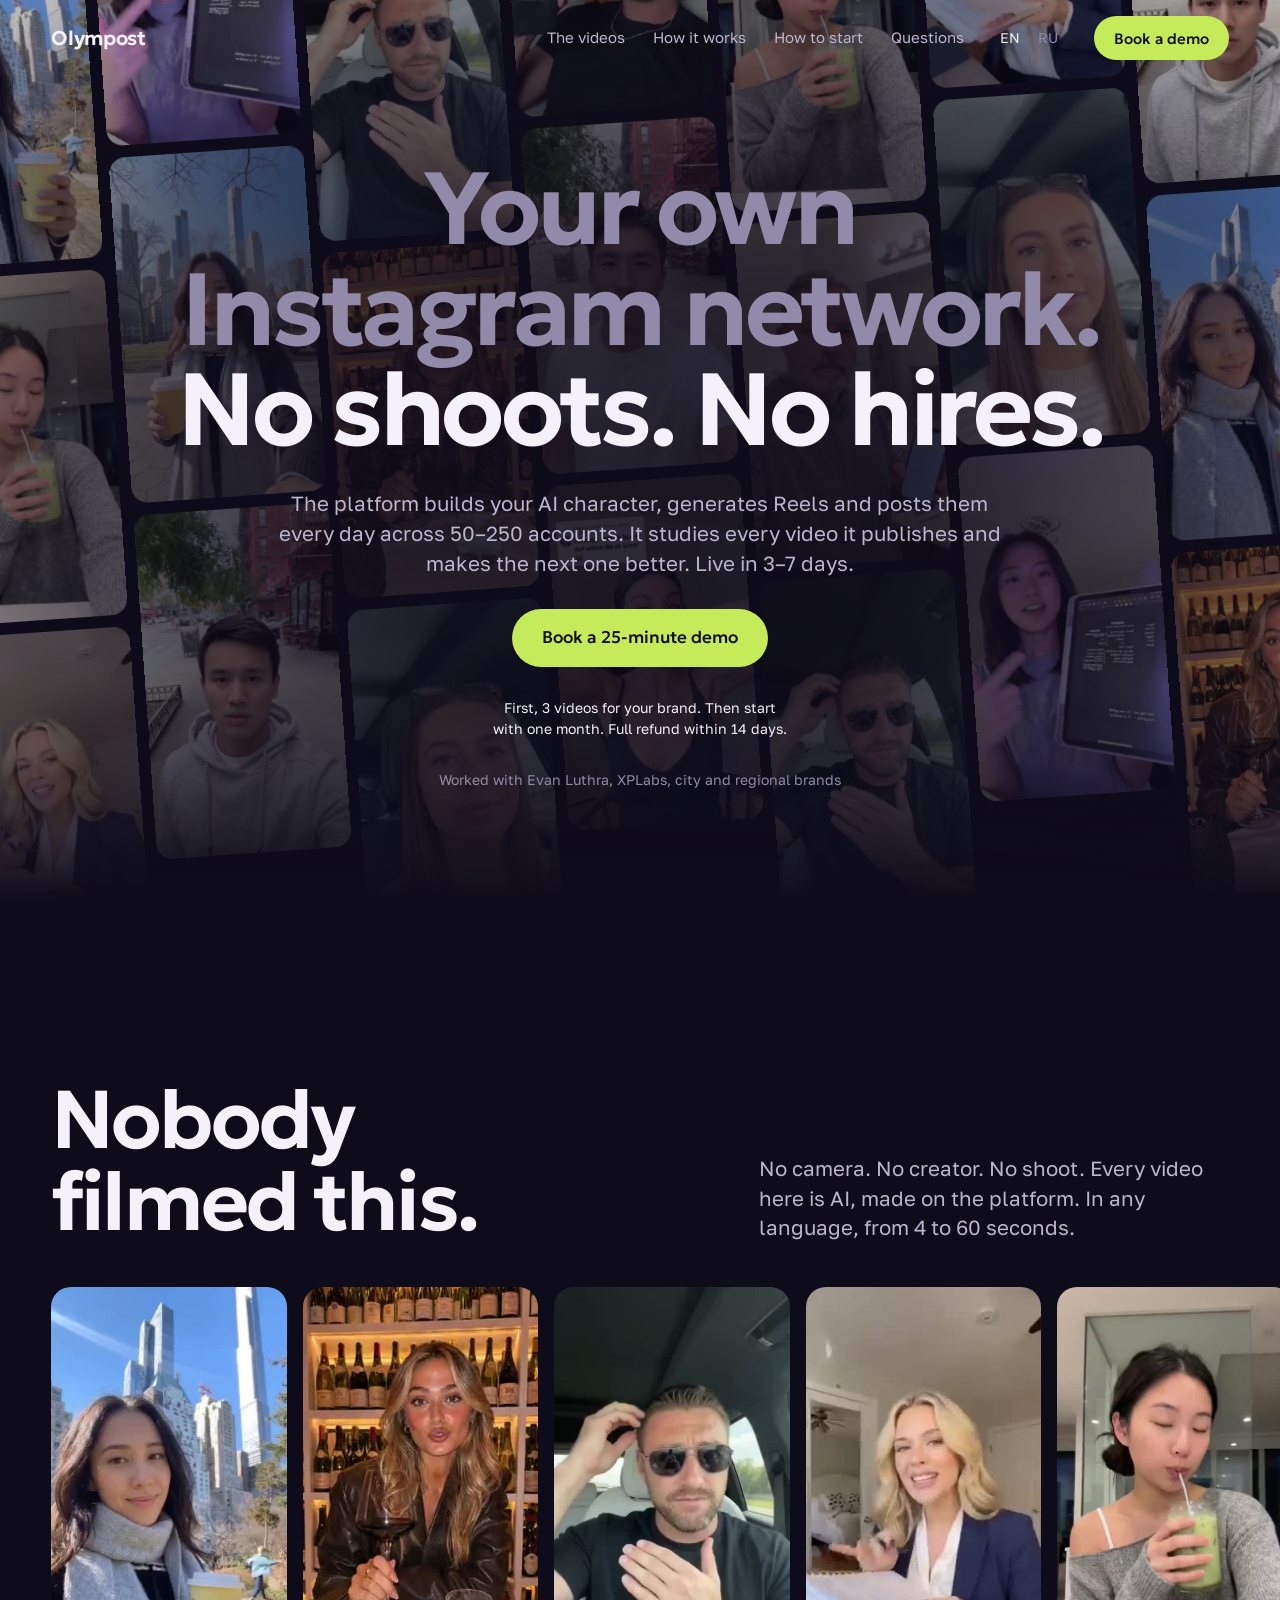
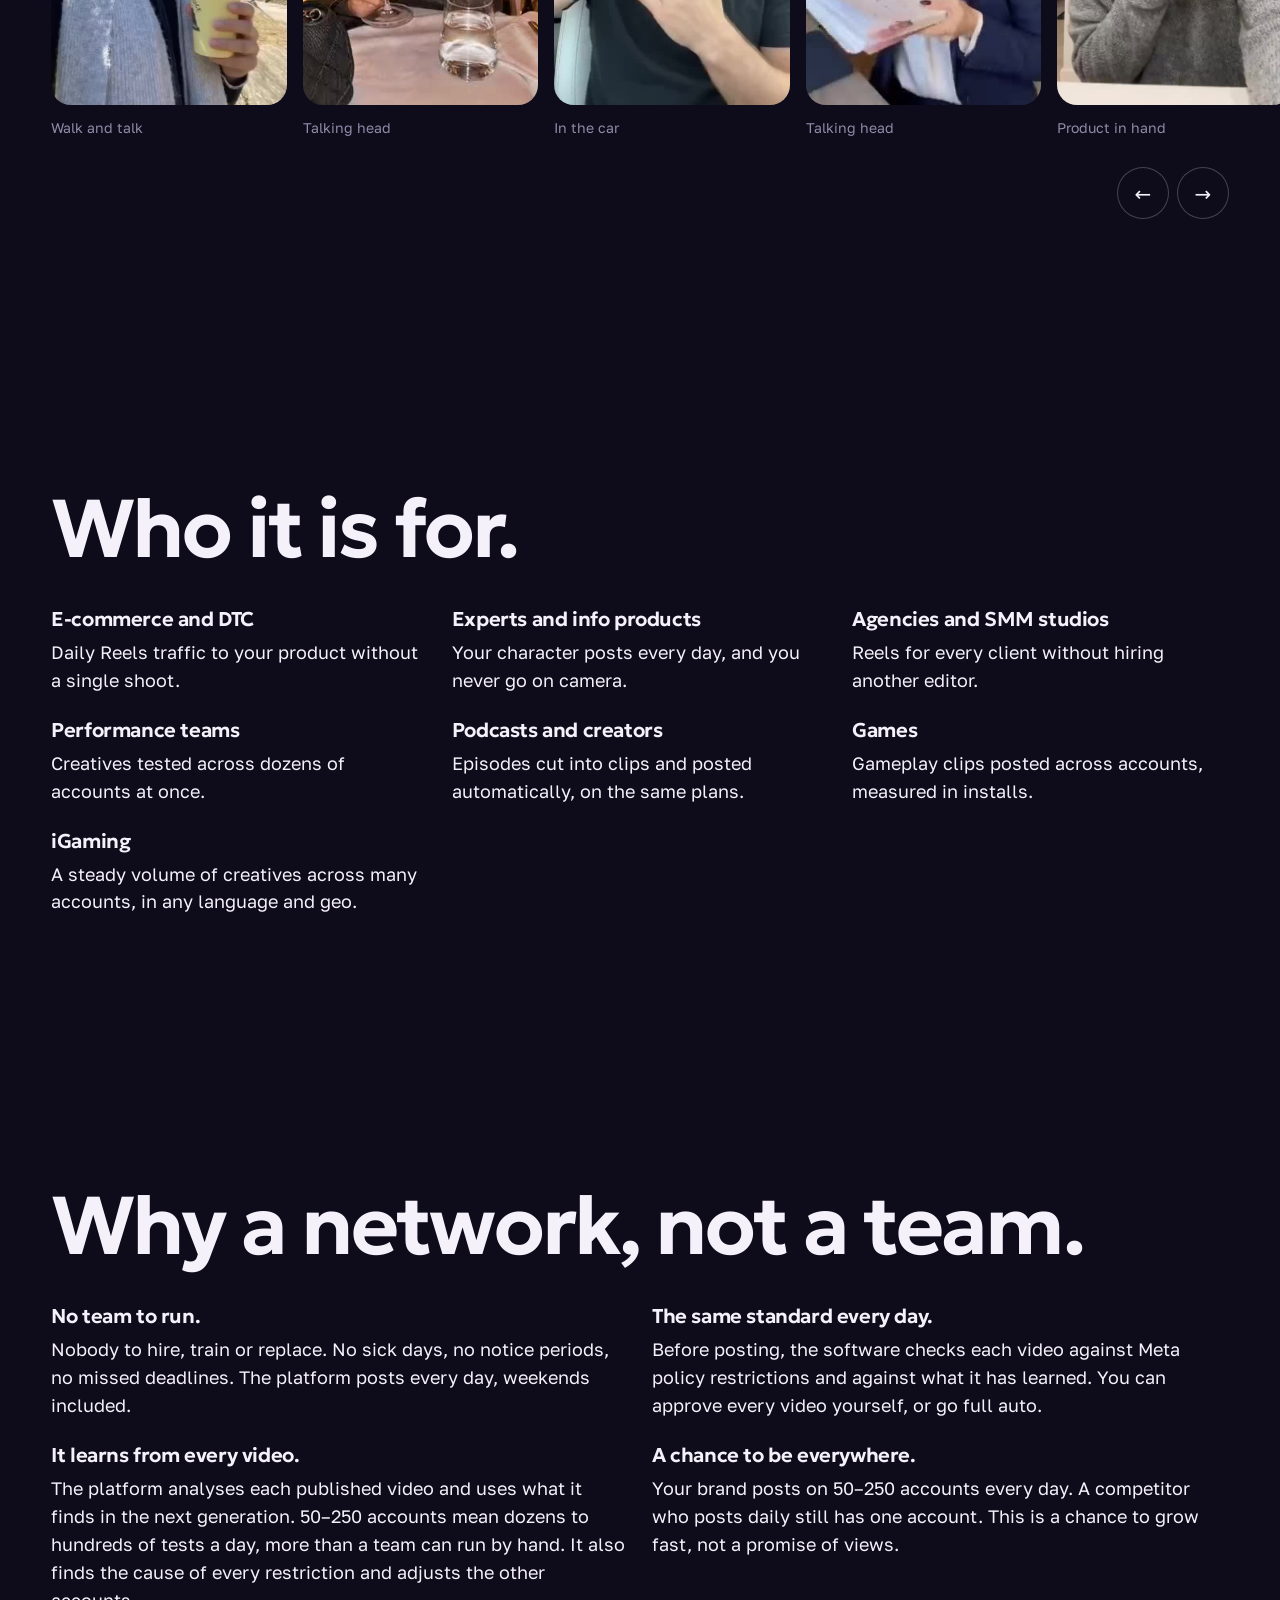
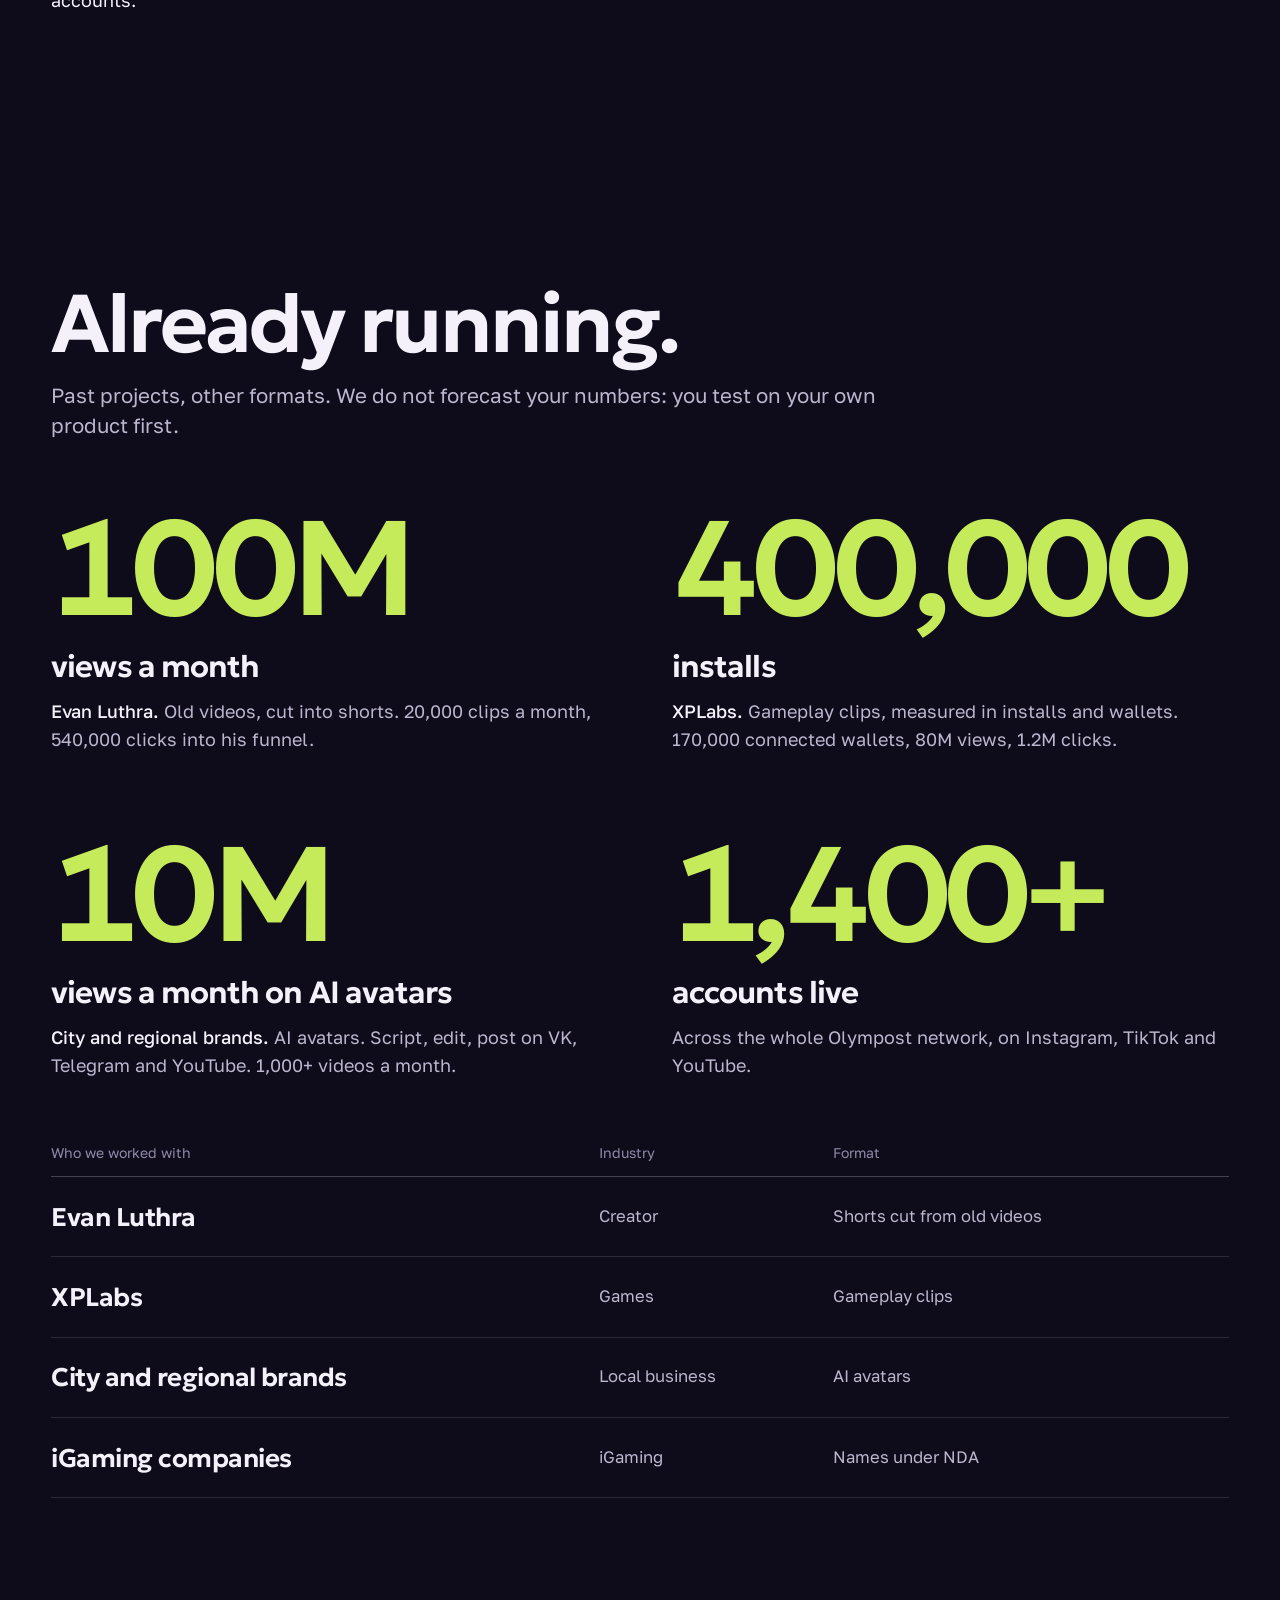
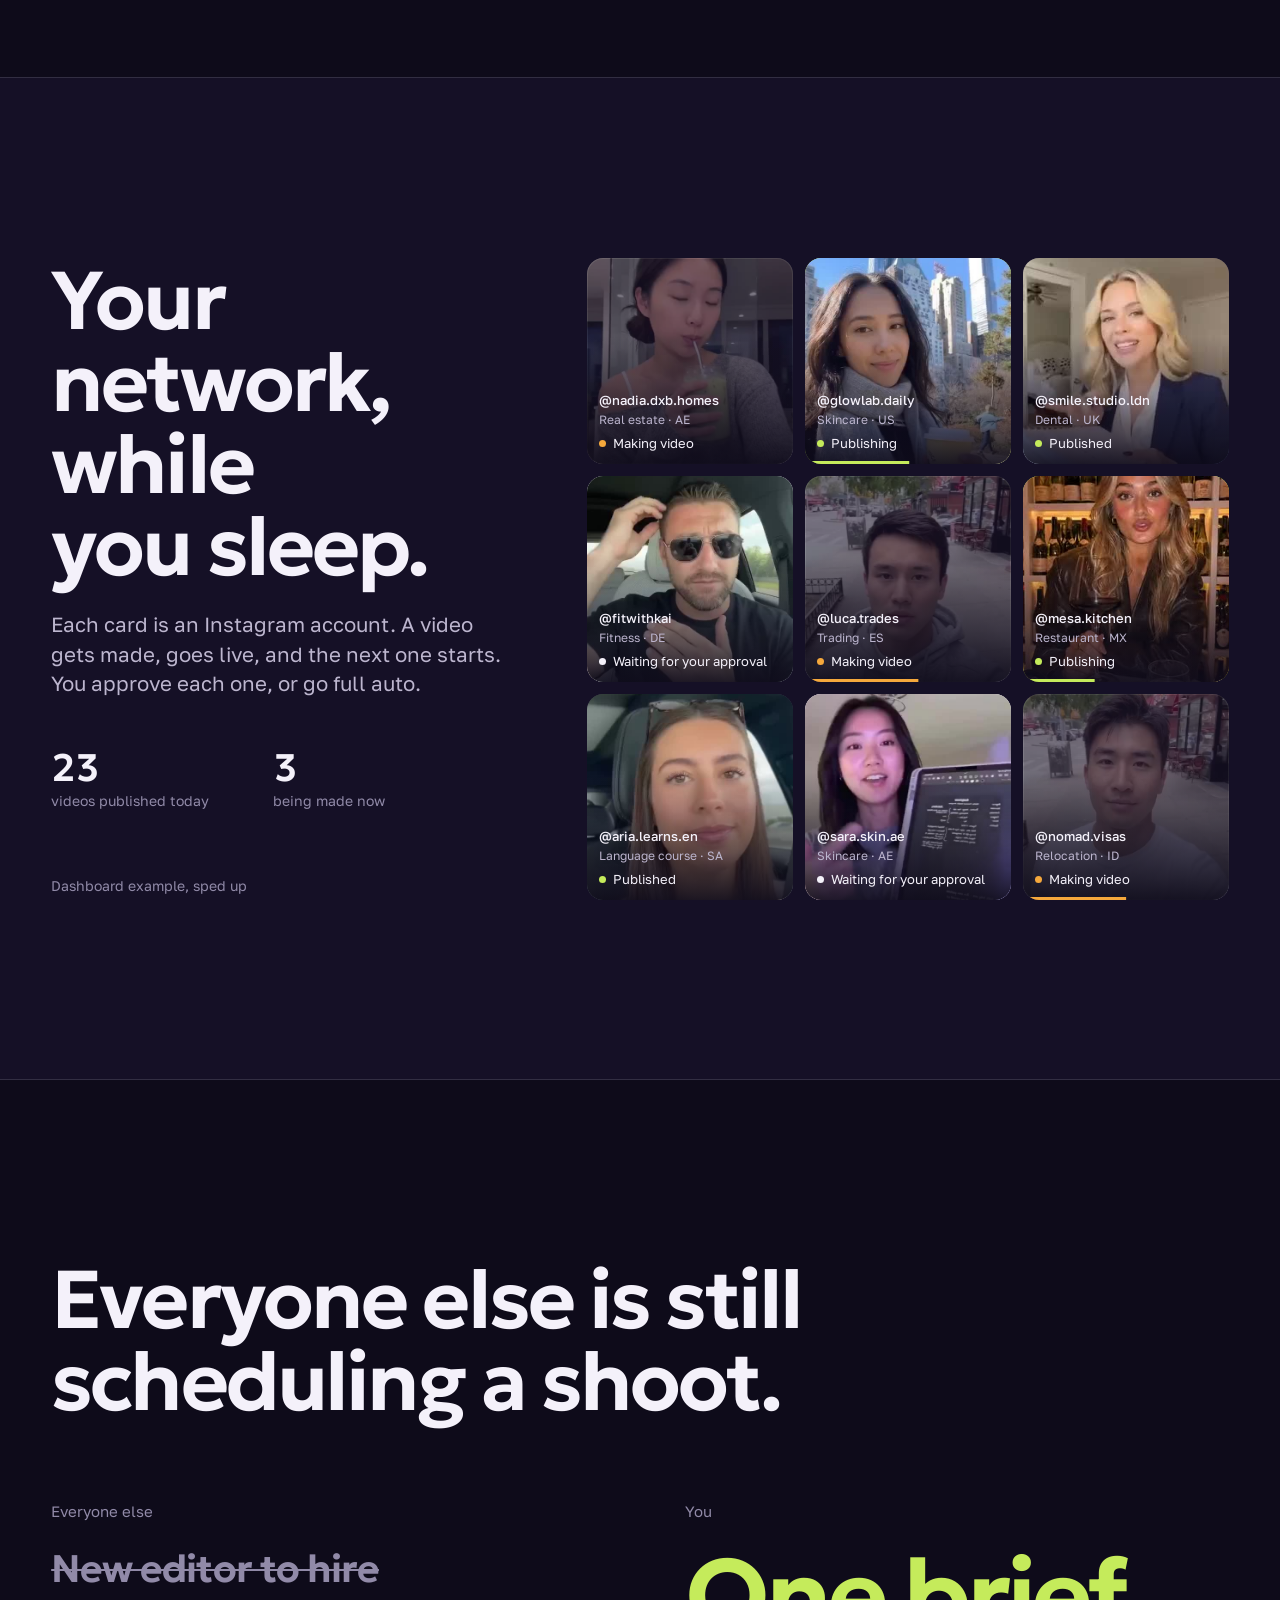
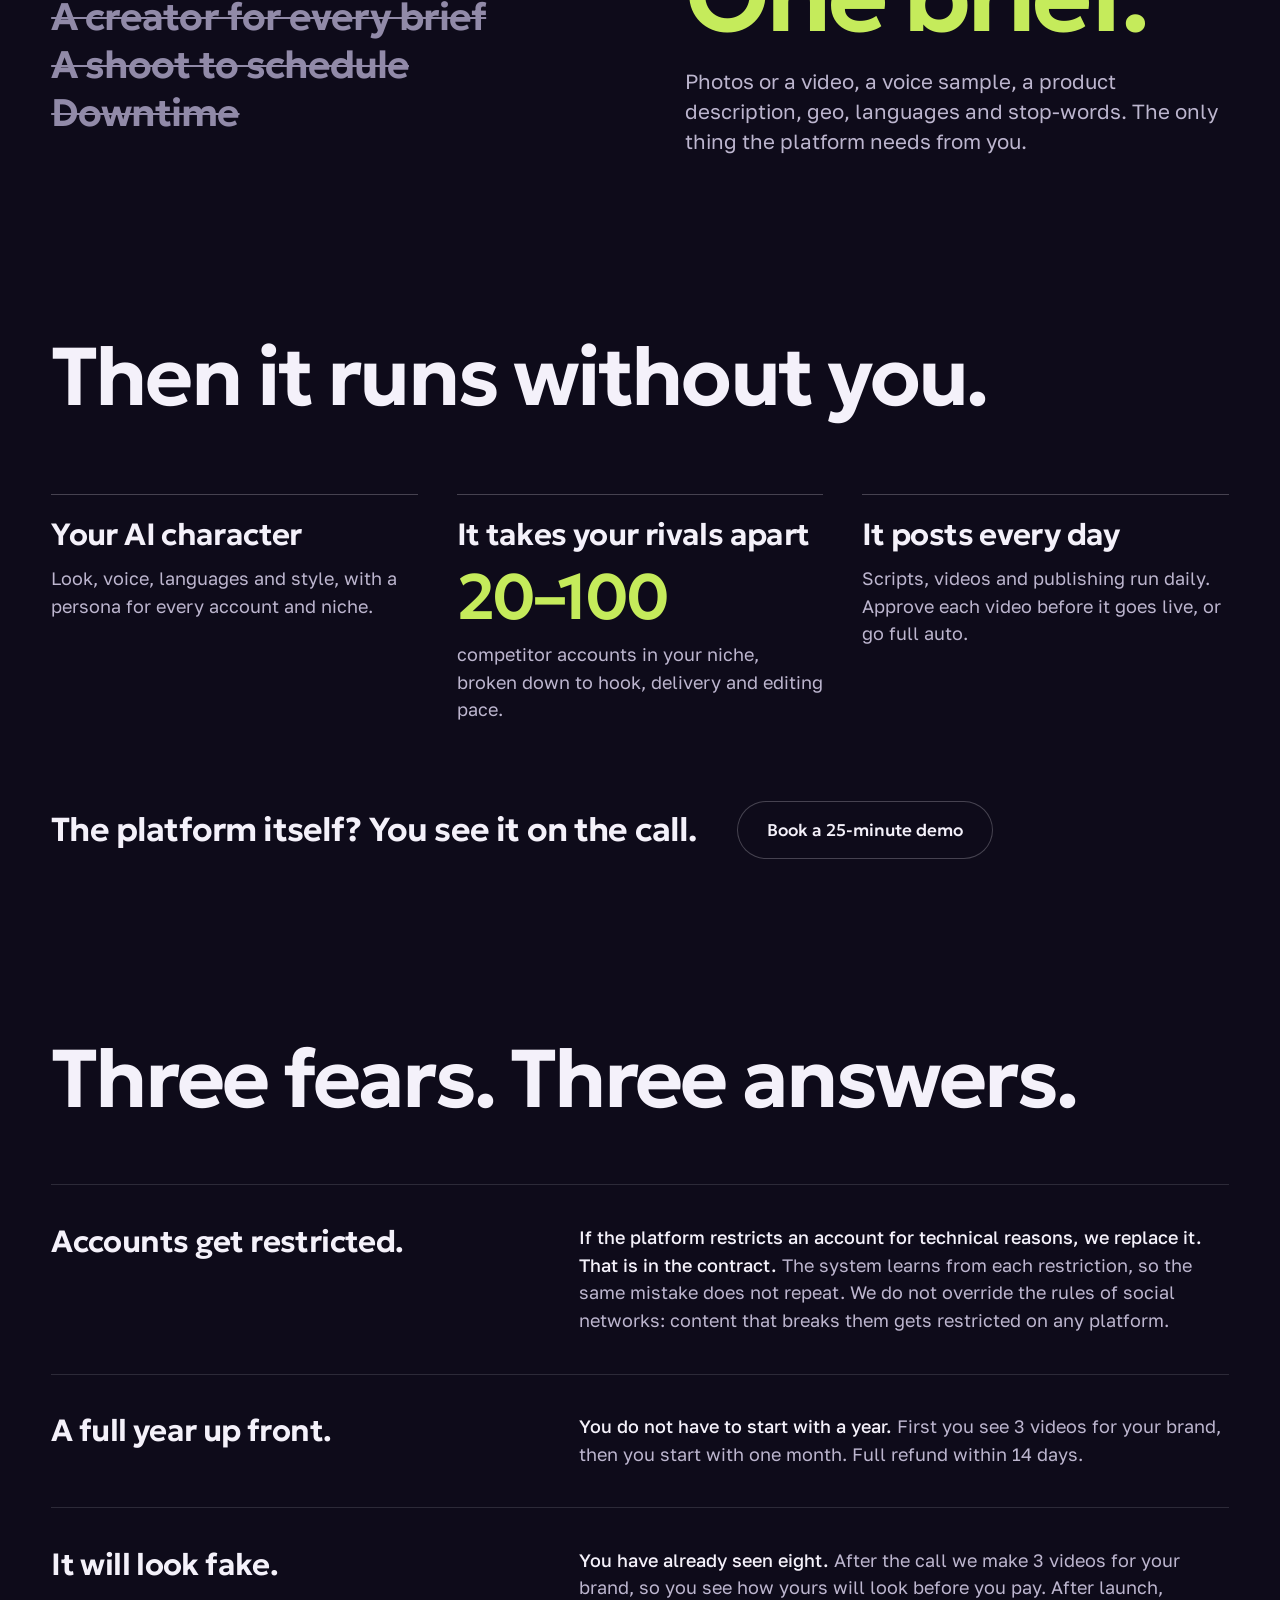
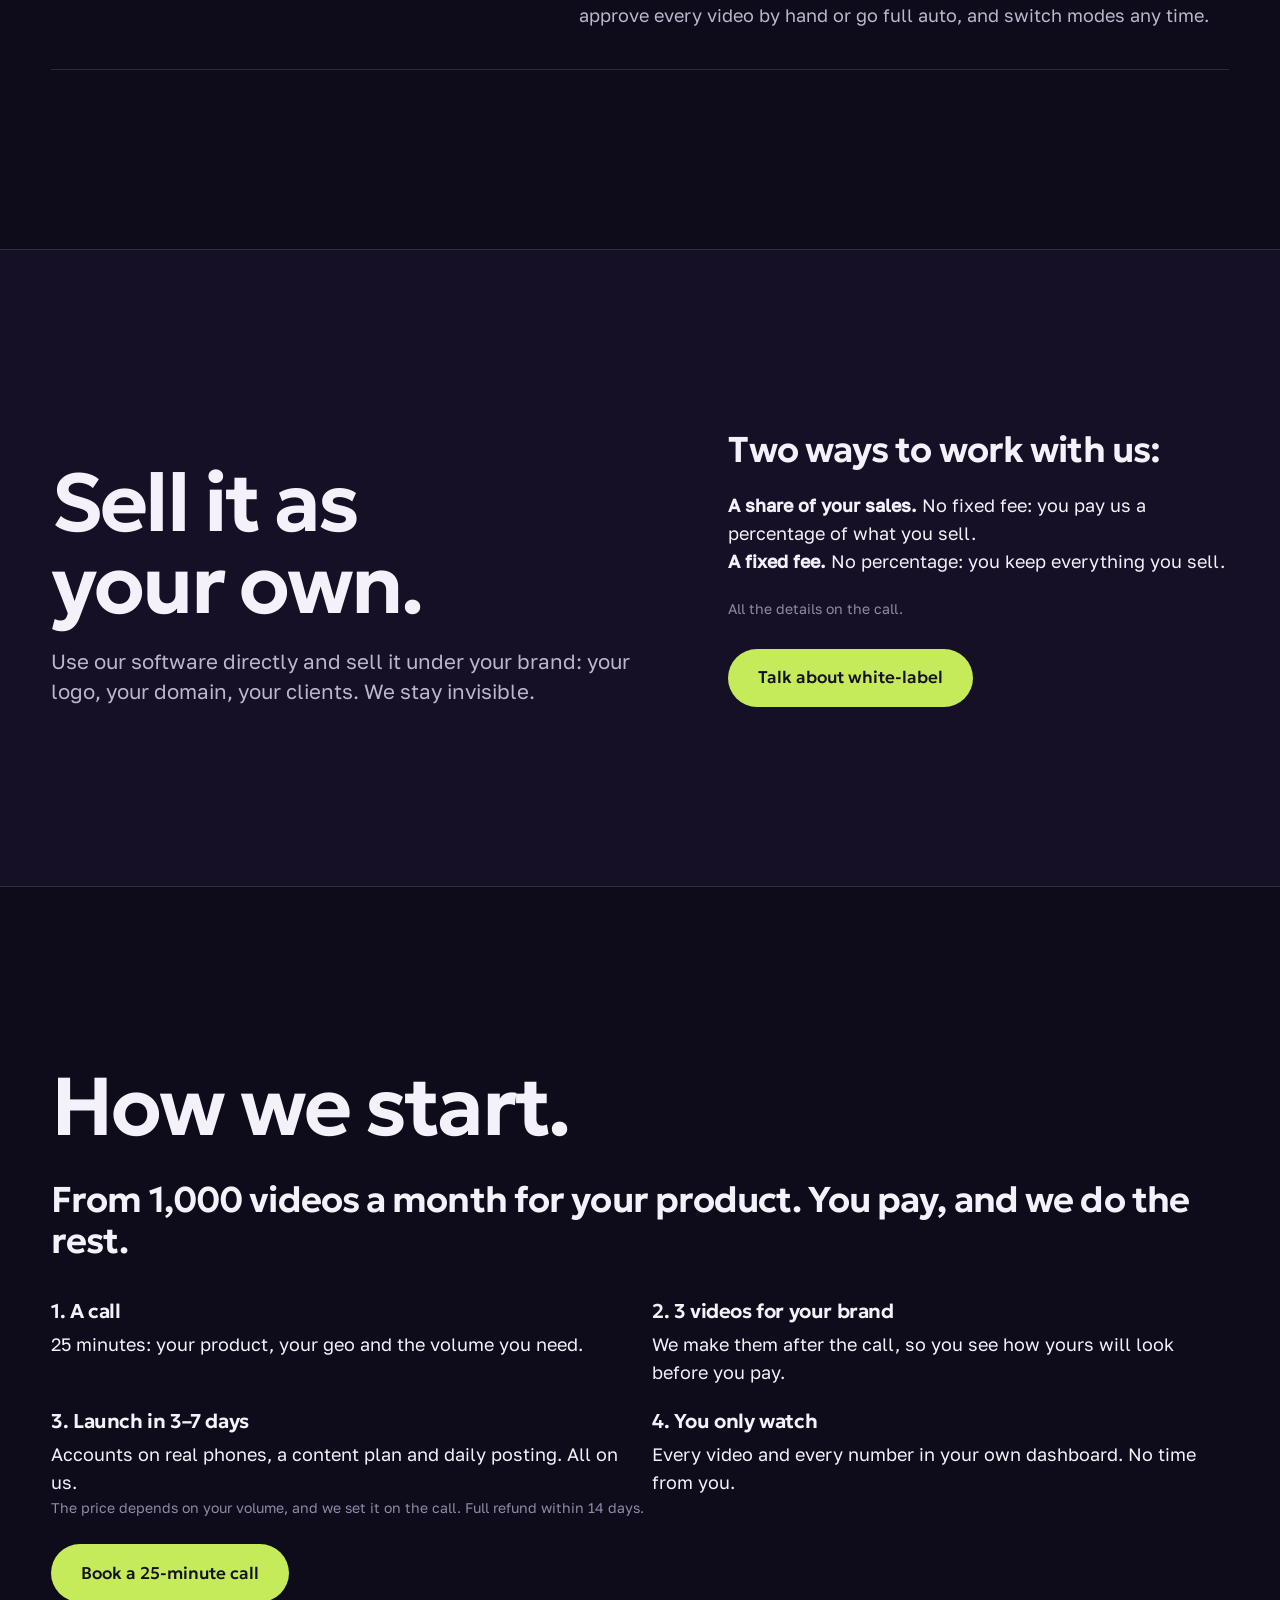
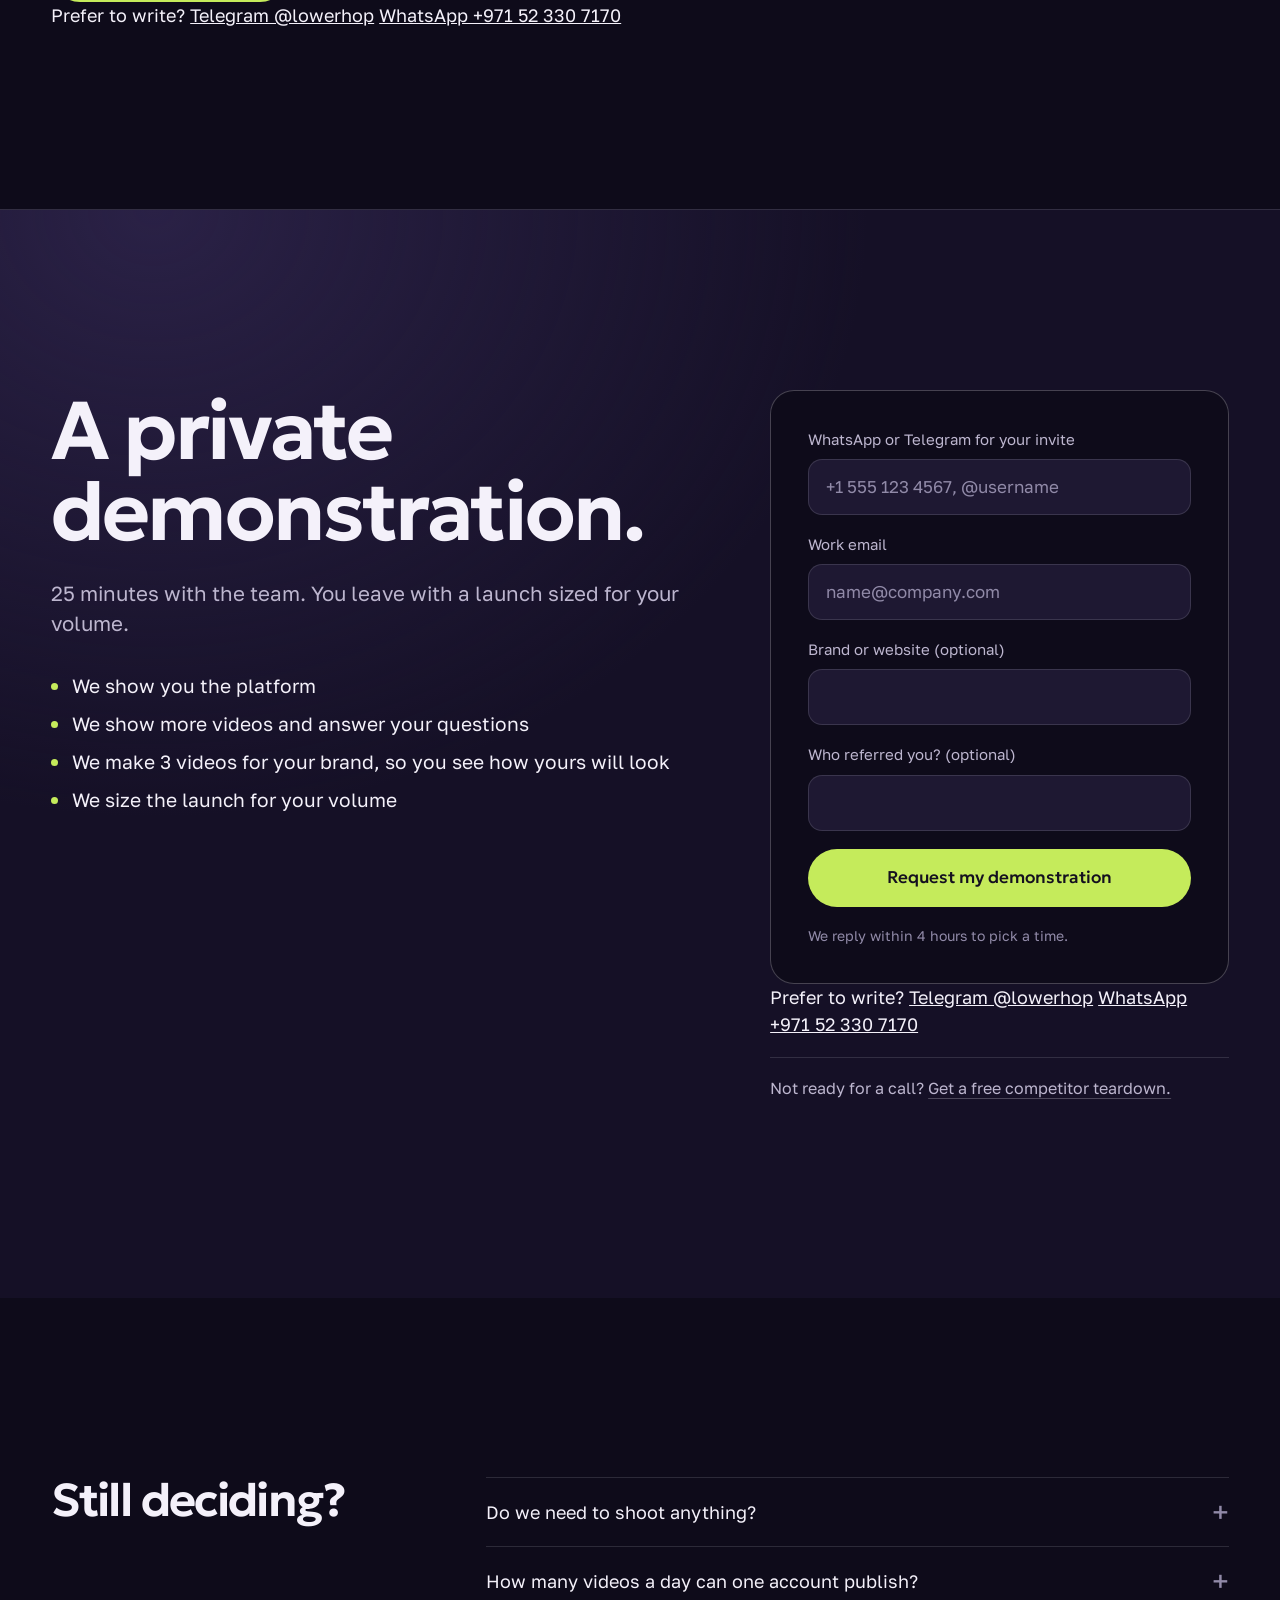
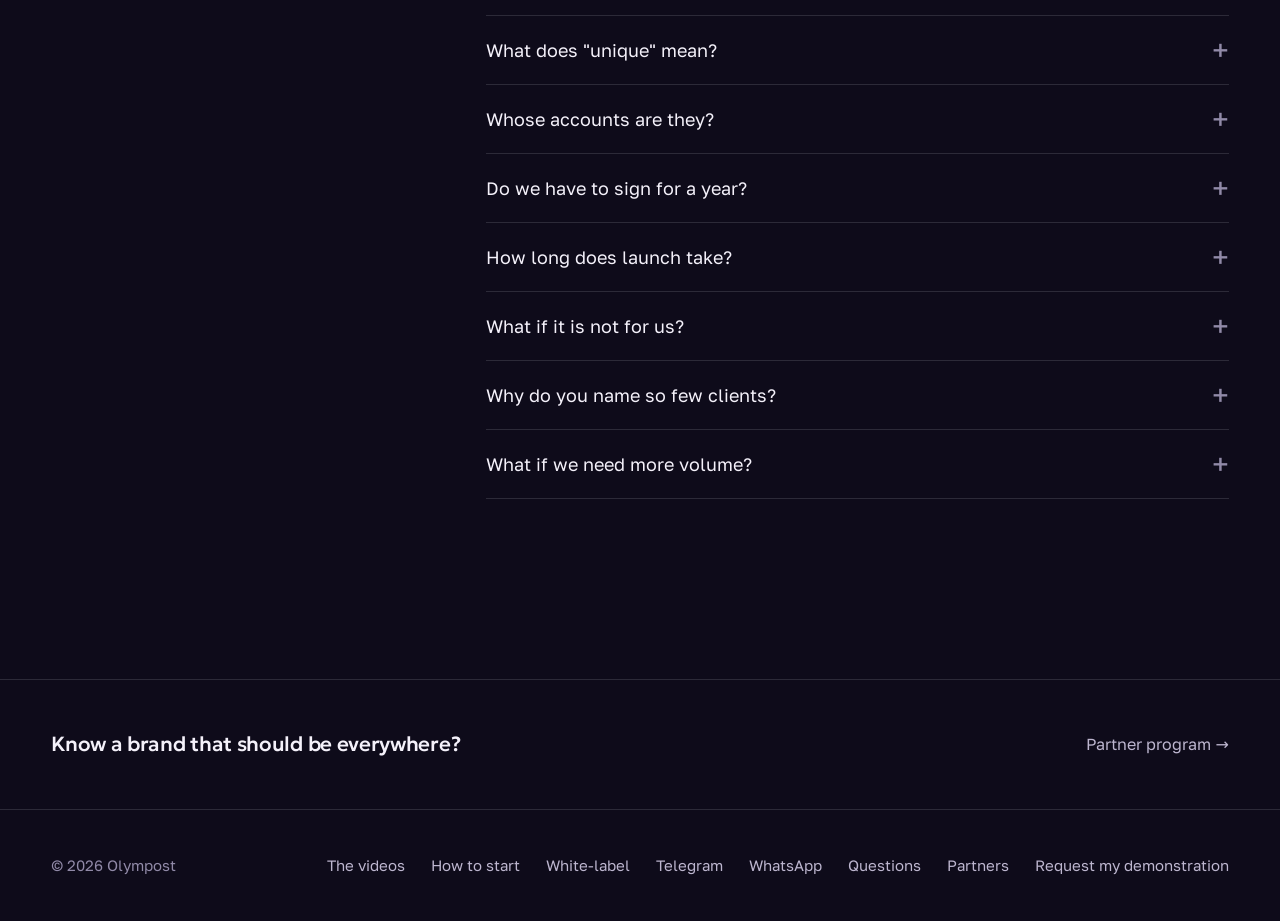
==== commit 18124c6c: "No prices, white-label, iGaming, TG/WA, SEO files" ====
--- a/index.html
+++ b/index.html
@@ -5,7 +5,11 @@
 <meta name="viewport" content="width=device-width, initial-scale=1, viewport-fit=cover">
 <title>Olympost. Your own Instagram network. No shoots. No hires.</title>
 <meta name="description" content="The platform builds your AI character, generates Reels and posts them every day across 50–250 accounts. It studies every video it publishes and makes the next one better. Live in 3–7 days.">
+<meta name="google-site-verification" content="eIvOygAQipFGKTwIFjk0RrSFTMwYXZEOhUVvBDv3i2g">
 <link rel="canonical" href="https://olympost.co/">
+<link rel="alternate" hreflang="en" href="https://olympost.co/">
+<link rel="alternate" hreflang="ru" href="https://olympost.co/?lang=ru">
+<link rel="alternate" hreflang="x-default" href="https://olympost.co/">
 <meta name="theme-color" content="#0E0B1A">
 <meta name="color-scheme" content="dark">
 <meta name="robots" content="index, follow">
@@ -33,7 +37,7 @@
 <link rel="preload" as="image" href="assets/videos/g11.jpg" media="(max-width:700px)">
 <link rel="preload" as="image" href="assets/videos/g07.jpg" media="(max-width:700px)">
 <script>document.documentElement.classList.add('js');setTimeout(function(){if(!window.__olympost)document.documentElement.classList.remove('js')},4000);</script>
-<script type="application/ld+json">{"@context":"https://schema.org","@graph":[{"@type":"Organization","@id":"https://olympost.co/#org","name":"Olympost","url":"https://olympost.co/"},{"@type":"WebSite","url":"https://olympost.co/","name":"Olympost","inLanguage":["en","ru"],"publisher":{"@id":"https://olympost.co/#org"}}]}</script>
+<script type="application/ld+json">{"@context":"https://schema.org","@graph":[{"@type":"Organization","@id":"https://olympost.co/#org","name":"Olympost","url":"https://olympost.co/","description":"AI platform that generates short videos (Reels), edits them and posts them every day across a network of Instagram accounts on real phones. Done for you: no shooting, no editing, no posting.","sameAs":["https://t.me/lowerhop"],"contactPoint":[{"@type":"ContactPoint","contactType":"sales","telephone":"+971523307170","url":"https://wa.me/971523307170","availableLanguage":["English","Russian"]}]},{"@type":"WebSite","@id":"https://olympost.co/#site","url":"https://olympost.co/","name":"Olympost","inLanguage":["en","ru"],"publisher":{"@id":"https://olympost.co/#org"}},{"@type":"Service","@id":"https://olympost.co/#service","name":"AI UGC videos and Instagram account network, done for you","serviceType":"AI video generation and social media posting","provider":{"@id":"https://olympost.co/#org"},"areaServed":"Worldwide","audience":{"@type":"BusinessAudience","audienceType":"E-commerce, clinics, iGaming, apps and games, agencies"},"description":"From 1,000 AI-generated videos a month for your product, edited and posted daily on Instagram accounts that run on real phones. 3 test videos for your brand after the call, launch in 3–7 days, white-label available."},{"@type":"FAQPage","@id":"https://olympost.co/#faq","mainEntity":[{"@type":"Question","name":"Do we need to shoot anything?","acceptedAnswer":{"@type":"Answer","text":"No. Once, you send photos or a video, a voice sample, a product description, geo, languages and stop-words. The character and every video are created on the platform from there."}},{"@type":"Question","name":"How many videos a day can one account publish?","acceptedAnswer":{"@type":"Answer","text":"As many as you need. We recommend 1–3 a day per account, so the accounts stay safe. The number of accounts has no limit."}},{"@type":"Question","name":"What does \"unique\" mean?","acceptedAnswer":{"@type":"Answer","text":"A unique video is generated from scratch, then re-cut into variants for different accounts. How many of your videos are unique, we set on the call."}},{"@type":"Question","name":"Whose accounts are they?","acceptedAnswer":{"@type":"Answer","text":"We create and run the accounts on our own phones, so you do not buy or set up anything. If an account gets blocked, we replace it right away. If you leave, we hand the accounts over to you."}},{"@type":"Question","name":"Do we have to sign for a year?","acceptedAnswer":{"@type":"Answer","text":"No. You can start with one month, and you see 3 videos for your brand before you pay."}},{"@type":"Question","name":"How long does launch take?","acceptedAnswer":{"@type":"Answer","text":"3–7 days. In that time we set up the accounts, the character and the content plan."}},{"@type":"Question","name":"What if it is not for us?","acceptedAnswer":{"@type":"Answer","text":"You have 14 days after payment to ask for a full refund."}},{"@type":"Question","name":"Why do you name so few clients?","acceptedAnswer":{"@type":"Answer","text":"We cannot disclose everyone we work with. The names on this page are the ones we can share. Ask on the call what we can show for your niche."}},{"@type":"Question","name":"What if we need more volume?","acceptedAnswer":{"@type":"Answer","text":"There is no ceiling. We add accounts and videos as you grow, and set it on the call."}}]}]}</script>
 </head>
 <body id="top">
 <a class="skip" href="#main" data-t="skip">Skip to content</a>
@@ -44,7 +48,7 @@
     <nav class="nav" id="nav" aria-label="Main">
       <a href="#videos" data-t="n1">The videos</a>
       <a href="#how" data-t="n2">How it works</a>
-      <a href="#pricing" data-t="n3">Pricing</a>
+      <a href="#pricing" data-t="n3">How to start</a>
       <a href="#faq" data-t="n4">Questions</a>
     </nav>
     <div class="lang" role="group" aria-label="Language">
@@ -66,7 +70,7 @@
     <h1 id="h-hero" data-t="h1"><em>Your own Instagram network.</em><br>No shoots. No hires.</h1>
     <p class="lead" data-t="h2">The platform builds your AI character, generates Reels and posts them every day across 50–250 accounts. It studies every video it publishes and makes the next one better. Live in 3–7 days.</p>
     <a class="btn" href="#book" data-t="cta2">Book a 25-minute demo</a>
-    <p class="fine hero-offer" data-t="hq4">Start with one month, no annual contract. On annual plans: full refund for 21 days, by contract.</p>
+    <p class="fine hero-offer" data-t="hq4">First, 3 videos for your brand. Then start with one month. Full refund within 14 days.</p>
     <p class="fine" data-t="h3">Worked with Evan Luthra, XPLabs, city and regional brands</p>
   </div>
 </section>
@@ -104,6 +108,7 @@
       <li class="rv"><h3 data-t="fw7">Performance teams</h3><p data-t="fw8">Creatives tested across dozens of accounts at once.</p></li>
       <li class="rv"><h3 data-t="fw9">Podcasts and creators</h3><p data-t="fw10">Episodes cut into clips and posted automatically, on the same plans.</p></li>
       <li class="rv"><h3 data-t="fw11">Games</h3><p data-t="fw12">Gameplay clips posted across accounts, measured in installs.</p></li>
+      <li class="rv"><h3 data-t="fw13">iGaming</h3><p data-t="fw14">A steady volume of creatives across many accounts, in any language and geo.</p></li>
     </ul>
   </div>
 </section>
@@ -148,6 +153,15 @@
         <p class="num-text" data-t="r6">Across the whole Olympost network, on Instagram, TikTok and YouTube.</p>
       </div>
     </div>
+    <table class="pay clients rv">
+      <thead><tr><th data-t="wk1">Who we worked with</th><th data-t="wk2">Industry</th><th data-t="wk3">Format</th></tr></thead>
+      <tbody>
+        <tr><td>Evan Luthra</td><td data-t="wk4">Creator</td><td data-t="wk5">Shorts cut from old videos</td></tr>
+        <tr><td>XPLabs</td><td data-t="wk6">Games</td><td data-t="wk7">Gameplay clips</td></tr>
+        <tr><td data-t="wk8">City and regional brands</td><td data-t="wk9">Local business</td><td data-t="wk10">AI avatars</td></tr>
+        <tr><td data-t="wk11">iGaming companies</td><td>iGaming</td><td data-t="wk12">Names under NDA</td></tr>
+      </tbody>
+    </table>
   </div>
 </section>
 
@@ -214,8 +228,8 @@
     <h2 id="h-fear" class="rv" data-t="k0">Three fears. Three answers.</h2>
     <ul class="fears">
       <li class="rv"><h3 data-t="k1">Accounts get restricted.</h3><p data-t="k2"><b>If the platform restricts an account for technical reasons, we replace it. That is in the contract.</b> The system learns from each restriction, so the same mistake does not repeat. We do not override the rules of social networks: content that breaks them gets restricted on any platform.</p></li>
-      <li class="rv"><h3 data-t="k3">A full year up front.</h3><p data-t="k4"><b>You do not have to start with a year. Prime runs month to month at $6,000, with no annual contract.</b> On annual plans you have 21 days after payment: ask, and you get the full amount back. It is in the contract.</p></li>
-      <li class="rv"><h3 data-t="k5">It will look fake.</h3><p data-t="k6"><b>You have already seen eight.</b> On the call we show more. After launch, approve every video by hand or go full auto, and change the mode at any time.</p></li>
+      <li class="rv"><h3 data-t="k3">A full year up front.</h3><p data-t="k4"><b>You do not have to start with a year.</b> First you see 3 videos for your brand, then you start with one month. Full refund within 14 days.</p></li>
+      <li class="rv"><h3 data-t="k5">It will look fake.</h3><p data-t="k6"><b>You have already seen eight.</b> After the call we make 3 videos for your brand, so you see how yours will look before you pay. After launch, approve every video by hand or go full auto, and switch modes any time.</p></li>
     </ul>
   </div>
 </section>
@@ -224,14 +238,17 @@
 <section class="sec agency" id="white-label" aria-labelledby="h-ag">
   <div class="wrap agency-g">
     <div>
-      <h2 id="h-ag" class="rv" data-t="a0">Run an agency? Sell it as your own.</h2>
-      <p class="lead rv" data-t="a1">Your clients want 30 Reels a month each and you cannot hire fast enough. On Network you run Olympost under your brand: your logo, your domain, your client relationship. We stay invisible.</p>
+      <h2 id="h-ag" class="rv" data-t="a0">Sell it as your own.</h2>
+      <p class="lead rv" data-t="a1">Use our software directly and sell it under your brand: your logo, your domain, your clients. We stay invisible.</p>
     </div>
     <div class="sum rv">
-      <p class="eq" data-t="a2">10 clients × $2,000 a month × 5 months = <b>$100,000</b></p>
-      <p class="fine" data-t="a3">The Network plan is $99,000 a year. The rest of the year covers your costs and margin. Illustration before your costs: a $2,000 monthly retainer per client.</p>
-      <p class="ag-note" data-t="a4">Regional resellers in MENA, LATAM and SEA run it on Network in their own markets and languages.</p>
-      <a class="btn" href="#book" data-interest="network" data-t="a5">Talk about Network</a>
+      <p class="eq" data-t="a2">Two ways to work with us:</p>
+      <ul class="wl">
+        <li data-t="a6"><b>A share of your sales.</b> No fixed fee: you pay us a percentage of what you sell.</li>
+        <li data-t="a7"><b>A fixed fee.</b> No percentage: you keep everything you sell.</li>
+      </ul>
+      <p class="fine" data-t="a3">All the details on the call.</p>
+      <a class="btn" href="#book" data-interest="network" data-t="a5">Talk about white-label</a>
     </div>
   </div>
 </section>
@@ -239,62 +256,17 @@
 <!-- 8. PRICE -->
 <section class="sec" id="pricing" aria-labelledby="h-price">
   <div class="wrap">
-    <div class="price-head">
-      <h2 id="h-price" class="rv" data-t="p0">The price of being everywhere.</h2>
-    </div>
-    <p class="plans-line rv" data-t="p9">You pay for a network that posts every day, not for the hours of a team.</p>
-    <div class="tiers">
-      <article class="tier rv">
-        <p class="tag" data-t="pr1">Monthly</p>
-        <h3>Prime</h3>
-        <p class="amt" data-t="pr2"><b>$6,000</b>a month</p>
-        <p class="vol" data-t="pr3">30 Instagram accounts · 2,700 videos a month, all unique</p>
-        <p data-t="pr4">Every video is generated from scratch, with Seedance among the models. 3 videos a day on each account. A way to see your network run before you commit to a year.</p>
-        <p class="ren" data-t="pr5">Full refund within 7 days</p>
-      </article>
-      <article class="tier rv best">
-        <p class="tag" data-t="pa0">Recommended · annual</p>
-        <h3>Managed</h3>
-        <p class="amt" data-t="pa1"><b>$30,000</b>a year</p>
-        <p class="eq" data-t="pa3">$2,500 a month, paid annually</p>
-        <p class="vol" data-t="pa4">50 Instagram accounts · 18,000 videos a year</p>
-        <p data-t="pa2">Setup, daily posting, monitoring, infrastructure and a monthly report.</p>
-        <p class="ren" data-t="pa5">Renewal $27,500</p>
-      </article>
-      <article class="tier rv">
-        <p class="tag" data-t="pb0">Annual</p>
-        <h3>Growth</h3>
-        <p class="amt" data-t="pb1"><b>$56,000</b>a year</p>
-        <p class="eq" data-t="pb3">$4,667 a month, paid annually</p>
-        <p class="vol" data-t="pb4">120 Instagram accounts · 43,200 videos a year</p>
-        <p data-t="pb2">Everything in Managed, with a dedicated account manager.</p>
-        <p class="ren" data-t="pb5">Renewal $51,000</p>
-      </article>
-      <article class="tier rv">
-        <p class="tag" data-t="pc0">Annual · white-label</p>
-        <h3>Network</h3>
-        <p class="amt" data-t="pc1"><b>$99,000</b>a year</p>
-        <p class="eq" data-t="pc3">$8,250 a month, paid annually</p>
-        <p class="vol" data-t="pc4">250 Instagram accounts · 90,000 videos a year</p>
-        <p data-t="pc2">Everything in Growth, with a personal manager, priority in the generation queue, a quarterly strategy session and white-label rights.</p>
-        <p class="ren" data-t="pc5">Renewal $90,000</p>
-      </article>
-    </div>
-    <p class="path rv" data-t="pr6"><b>The path:</b> a demo call, then a month on Prime, then an annual plan. The Prime month is not credited toward the annual price.</p>
-    <p class="plans-refund rv" data-t="p9r">Annual plans: 21 days to change your mind, full refund by contract. Prime: 7 days.</p>
-    <div class="value rv"><p data-t="pr7">The first month: 3–7 days of setup, then daily posting while the network learns from its first videos. We do not promise view growth within a month.</p><p data-t="vl1"><b>On Prime every video is unique: $2.22 per unique video.</b> On Managed, 3,600 of the 18,000 videos a year are unique, which is $8.33 per unique video; the rest are re-cuts, and that brings a published video to $1.67. Prime has no annual contract. Over 12 months it comes to $72,000.</p><p data-t="vl2"><b>A team of three doing this by hand: $226,760 a year in wages alone.</b> Video editor $75,100, scriptwriter $76,910, communications specialist $74,750. Before taxes, software, accounts and setup.</p><p class="fine" data-t="vl3">US median pay, BLS: <a href="https://www.bls.gov/ooh/media-and-communication/film-and-video-editors-and-camera-operators.htm" rel="noopener" target="_blank">editor</a>, <a href="https://www.bls.gov/ooh/media-and-communication/writers-and-authors.htm" rel="noopener" target="_blank">writer</a>, <a href="https://www.bls.gov/ooh/media-and-communication/public-relations-specialists.htm" rel="noopener" target="_blank">PR specialist</a>.</p></div>
-    <a class="btn tiers-cta rv" href="#book" data-t="pr8">Book a 25-minute demo</a>
-    <div class="side rv">
-      <div class="plan">
-        <h3>License</h3>
-        <p class="p" data-t="pd1">$15,000<small>a year · renewal $12,500</small></p>
-        <p data-t="pd2"><b>Run it yourself.</b> Full platform, character, pipeline, prompts, training and updates, from 10 accounts, for your own brands only. Infrastructure and generation are paid directly, on your own accounts.</p>
-      </div>
-      <div class="plans-note">
-        <p class="fine" data-t="pe1">Launch takes 3–7 days on every plan: the character, the accounts and the content plan are built in that time. Above the plan: $45 per account a month, $2.25 per extra unique video, $0.44 per extra variant. TikTok $4 and YouTube $7 per account a month.</p>
-        <p class="fine" data-t="pe2">Need a different volume or platform mix? We set individual terms on the call.</p>
-      </div>
-    </div>
+    <h2 id="h-price" class="rv" data-t="p0">How we start.</h2>
+    <p class="plans-line rv" data-t="p9">From 1,000 videos a month for your product. You pay, and we do the rest.</p>
+    <ul class="fit four">
+      <li class="rv"><h3 data-t="st1">1. A call</h3><p data-t="st2">25 minutes: your product, your geo and the volume you need.</p></li>
+      <li class="rv"><h3 data-t="st3">2. 3 videos for your brand</h3><p data-t="st4">We make them after the call, so you see how yours will look before you pay.</p></li>
+      <li class="rv"><h3 data-t="st5">3. Launch in 3–7 days</h3><p data-t="st6">Accounts on real phones, a content plan and daily posting. All on us.</p></li>
+      <li class="rv"><h3 data-t="st7">4. You only watch</h3><p data-t="st8">Every video and every number in your own dashboard. No time from you.</p></li>
+    </ul>
+    <p class="fine start-note rv" data-t="st9">The price depends on your volume, and we set it on the call. Full refund within 14 days.</p>
+    <a class="btn tiers-cta rv" href="#book" data-t="pr8">Book a 25-minute call</a>
+    <p class="direct rv"><span data-t="ct0">Prefer to write?</span> <a href="https://t.me/lowerhop" target="_blank" rel="noopener">Telegram @lowerhop</a> <a href="https://wa.me/971523307170" target="_blank" rel="noopener">WhatsApp +971 52 330 7170</a></p>
   </div>
 </section>
 
@@ -307,6 +279,7 @@
       <ul class="promise rv">
         <li data-t="b2">We show you the platform</li>
         <li data-t="b3">We show more videos and answer your questions</li>
+        <li data-t="b14">We make 3 videos for your brand, so you see how yours will look</li>
         <li data-t="b4">We size the launch for your volume</li>
       </ul>
     </div>
@@ -330,6 +303,7 @@
         <p class="fine" data-t="b11">We reply within 4 hours to pick a time.</p>
         <p class="form-msg" role="alert"></p>
       </form>
+      <p class="direct "><span data-t="ct0">Prefer to write?</span> <a href="https://t.me/lowerhop" target="_blank" rel="noopener">Telegram @lowerhop</a> <a href="https://wa.me/971523307170" target="_blank" rel="noopener">WhatsApp +971 52 330 7170</a></p>
       <div class="done" id="book-form-done" hidden role="status"><h3></h3><p></p></div>
       <details class="alt">
         <summary data-t="t0">Not ready for a call? <u>Get a free competitor teardown.</u></summary>
@@ -361,16 +335,17 @@
     <h2 id="h-faq" data-t="q0">Still deciding?</h2>
     <div class="faq">
       <details class="q"><summary data-t="q1">Do we need to shoot anything?</summary><p data-t="q2">No. Once, you send photos or a video, a voice sample, a product description, geo, languages and stop-words. The character and every video are created on the platform from there.</p></details>
-      <details class="q"><summary data-t="q3">How many videos a day can one account publish?</summary><p data-t="q4">As many as you need. We recommend 1–3 per account per day. Annual plans are sized at one video a day per account: 50 accounts on Managed, 120 on Growth, 250 on Network. Prime is sized at 3 a day on 30 accounts.</p></details>
-      <details class="q"><summary data-t="q5">What does "unique" mean?</summary><p data-t="q6">A unique video is generated from scratch, then re-cut into four variants for different accounts. One unique video becomes five posts. On Managed, 3,600 of the 18,000 videos a year are unique. On Prime, all 2,700 a month are unique.</p></details>
-      <details class="q"><summary data-t="qp0">Can we start without a year?</summary><p data-t="qp1">Yes. Prime is paid month to month: $6,000 for 2,700 unique videos on 30 accounts, with no annual contract. If you move to an annual plan later, the Prime month is not credited toward its price.</p></details>
-      <details class="q"><summary data-t="ql0">How long does launch take?</summary><p data-t="ql1">3–7 days on every plan. In that time the character, the accounts and the content plan are created.</p></details>
-      <details class="q"><summary data-t="qr0">What if it is not for us?</summary><p data-t="qr1">On annual plans you have 21 days after payment. Ask for a refund and you get the full amount back. On Prime the refund window is 7 days.</p></details>
+      <details class="q"><summary data-t="q3">How many videos a day can one account publish?</summary><p data-t="q4">As many as you need. We recommend 1–3 a day per account, so the accounts stay safe. The number of accounts has no limit.</p></details>
+      <details class="q"><summary data-t="q5">What does "unique" mean?</summary><p data-t="q6">A unique video is generated from scratch, then re-cut into variants for different accounts. How many of your videos are unique, we set on the call.</p></details>
+      <details class="q"><summary data-t="qa0">Whose accounts are they?</summary><p data-t="qa1">We create and run the accounts on our own phones, so you do not buy or set up anything. If an account gets blocked, we replace it right away. If you leave, we hand the accounts over to you.</p></details>
+      <details class="q"><summary data-t="qp0">Do we have to sign for a year?</summary><p data-t="qp1">No. You can start with one month, and you see 3 videos for your brand before you pay.</p></details>
+      <details class="q"><summary data-t="ql0">How long does launch take?</summary><p data-t="ql1">3–7 days. In that time we set up the accounts, the character and the content plan.</p></details>
+      <details class="q"><summary data-t="qr0">What if it is not for us?</summary><p data-t="qr1">You have 14 days after payment to ask for a full refund.</p></details>
       <details class="q"><summary data-t="qn0">Why do you name so few clients?</summary><p data-t="qn1">We cannot disclose everyone we work with. The names on this page are the ones we can share. Ask on the call what we can show for your niche.</p></details>
-      <details class="q"><summary data-t="q7">What happens after a year?</summary><p data-t="q8">Renewal costs less because onboarding does not repeat: $12,500 for License, $27,500 for Managed, $51,000 for Growth and $90,000 for Network. If you do not renew a License, your character and settings stay with you; updates and support stop.</p></details>
-      <details class="q"><summary data-t="q9">What if we need more volume?</summary><p data-t="q10">Above the plan, an extra account is $45 a month with one video a day included. Or move up a plan. If none of them fits, we put together individual terms.</p></details>
-      <details class="q"><summary data-t="q11">Which social networks do you work with?</summary><p data-t="q12">Instagram is the core: plans count Instagram accounts, from setup to daily posting. The platform also posts to TikTok and YouTube, at $4 and $7 per account a month on top of the plan.</p></details>
-    </div>
+      
+      <details class="q"><summary data-t="q9">What if we need more volume?</summary><p data-t="q10">There is no ceiling. We add accounts and videos as you grow, and set it on the call.</p></details>
+      
+      </div>
   </div>
 </section>
 
@@ -390,8 +365,10 @@
     <span>© 2026 Olympost</span>
     <nav class="foot-nav" aria-label="Footer">
       <a href="#videos" data-t="n1b">The videos</a>
-      <a href="#pricing" data-t="n3b">Pricing</a>
+      <a href="#pricing" data-t="n3b">How to start</a>
       <a href="#white-label" data-t="n6">White-label</a>
+      <a href="https://t.me/lowerhop" target="_blank" rel="noopener">Telegram</a>
+      <a href="https://wa.me/971523307170" target="_blank" rel="noopener">WhatsApp</a>
       <a href="#faq" data-t="n4b">Questions</a>
       <a href="partners/" data-t="n5b">Partners</a>
       <a href="#book" data-t="n7">Request my demonstration</a>
@@ -401,7 +378,7 @@
 
 <div class="mbar"><a class="btn" href="#book" data-t="cta4">Book a 25-minute demo</a></div>
 
-<script type="application/json" id="i18n-ru">{"title":"Olympost. Ваш бренд уже везде.","p":{"b6":"+7 900 123 45 67, @username"},"t":{"skip":"К содержанию","n1":"Видео","n2":"Как это работает","n3":"Цены","n4":"Вопросы","n5":"Партнёрам","cta":"Записаться на демо","h1":"<em>Своя сеть в Instagram.<\/em><br>Без съёмок. Без найма.","h2":"Платформа создаёт вашего AI-персонажа, генерирует Reels и каждый день публикует их в 50–250 аккаунтах. Она анализирует каждое опубликованное видео и улучшает следующее. Запуск за 3–7 дней.","cta2":"Записаться на демо, 25 минут","h3":"Работали с Evan Luthra, XPLabs, городскими и региональными брендами","v1":"Этого никто не снимал.","v2":"Ни камеры. Ни блогера. Ни съёмки. Каждое видео здесь создано AI на платформе. На любом языке, от 4 до 60 секунд.","f1":"На ходу","f2":"На камеру","f3":"В машине","f4":"На камеру","f5":"Продукт в руке","f6":"На ходу","f7":"На улице","f8":"Ответ на комментарий","r0":"Уже работает.","r1":"просмотров в месяц","r2":"<b>Evan Luthra.<\/b> Старые видео, нарезанные на шортсы. 20 000 клипов в месяц, 540 000 переходов в его воронку.","r3":"установок","r4":"<b>XPLabs.<\/b> Клипы из геймплея, считали установки и кошельки. 170 000 подключённых кошельков, 80 млн просмотров, 1,2 млн кликов.","r5":"аккаунтов в работе","r6":"Во всей сети Olympost: в Instagram, TikTok и YouTube.","w1":"Ваша сеть, пока вы спите.","w2":"Каждая карточка — Instagram-аккаунт. Видео создаётся, выходит, начинается следующее. Вы утверждаете каждое или включаете автопилот.","w3":"видео опубликовано сегодня","w4":"создаётся сейчас","w5":"Пример кабинета, ускорено","c0":"Все остальные ещё согласуют съёмку.","c1":"Как у всех","c2":"Новый монтажёр","c3":"Блогер на каждый бриф","c4":"Съёмка по графику","c5":"Простои","c6":"Как у вас","c7":"Один бриф.","c8":"Фото или видео, образец голоса, описание продукта, гео, языки и стоп-слова. Больше от вас ничего не нужно.","m0":"Дальше всё работает без вас.","m1":"Ваш AI-персонаж","m2":"Внешность, голос, языки и стиль, а для каждого аккаунта и ниши своя персона.","m3":"Разбирает конкурентов на части","m4":"аккаунтов конкурентов в вашей нише. У каждого разбираем хук, подачу и темп монтажа.","m5":"Публикует каждый день","m6":"Сценарии, видео и публикации идут ежедневно. Утверждайте каждое видео до выхода или включите полный автопилот.","m7":"Саму платформу покажем на созвоне.","cta3":"Записаться на демо, 25 минут","k0":"Три страха. Три ответа.","k1":"Аккаунты ограничивают.","k2":"<b>Если платформа ограничила аккаунт по техническим причинам, мы его заменим. Это записано в договоре.<\/b> Система учится на каждом ограничении, чтобы ошибка не повторялась. Правила соцсетей мы не отменяем: контент, который их нарушает, ограничат на любой платформе.","k3":"Оплата за год вперёд.","k4":"<b>Начинать с года не обязательно. Prime оплачивается помесячно, $6 000, без годового договора.<\/b> На годовых тарифах у вас 21 день после оплаты: попросите, и вернём всю сумму. Это в договоре.","k5":"Это будет выглядеть фальшиво.","k6":"<b>Восемь вы уже видели.<\/b> На созвоне покажем ещё. После запуска утверждайте каждое видео вручную или включите автопилот, режим меняется в любой момент.","a0":"У вас агентство? Продавайте как своё.","a1":"Клиенты хотят по 30 Reels в месяц, а нанимать так быстро не получается. На Network вы ведёте Olympost под своим брендом: ваш логотип, ваш домен, клиент остаётся вашим. Нас никто не увидит.","a2":"10 клиентов × $2 000 в месяц × 5 месяцев = <b>$100 000<\/b>","a3":"Тариф Network стоит $99 000 в год. Остаток года покрывает ваши расходы и маржу. Иллюстрация до ваших расходов: ретейнер $2 000 в месяц с клиента.","p0":"Сколько стоит быть везде.","p9":"Вы платите за сеть, которая публикует каждый день, а не за часы команды.","p9r":"Годовые тарифы: 21 день, чтобы передумать, полный возврат по договору. Prime: 7 дней.","pa1":"<b>$30 000<\/b>в год","pa2":"Настройка, ежедневные публикации, мониторинг, инфраструктура и ежемесячный отчёт.","pb1":"<b>$56 000<\/b>в год","pb2":"Всё из Managed и выделенный аккаунт-менеджер.","pc1":"<b>$99 000<\/b>в год","pc2":"Всё из Growth, персональный менеджер, приоритет в очереди генерации, стратегическая сессия раз в квартал и право white-label.","pd1":"$15 000<small>в год · продление $12 500<\/small>","pd2":"<b>Ведите сами.<\/b> Вся платформа, персонаж, конвейер, промпты, обучение и обновления, от 10 аккаунтов, только для своих брендов. Инфраструктуру и генерацию оплачиваете напрямую, на своих аккаунтах.","pe1":"Запуск занимает 3–7 дней на любом тарифе: за это время создаются персонаж, аккаунты и контент-план. Сверх тарифа: $45 за аккаунт в месяц, $2,25 за дополнительное уникальное видео, $0,44 за дополнительный вариант. TikTok $4 и YouTube $7 за аккаунт в месяц.","pe2":"Нужен другой объём или набор платформ? Индивидуальные условия обсудим на созвоне.","b0":"Закрытая демонстрация.","b1":"25 минут с командой. После них у вас есть расчёт запуска под ваш объём.","b2":"Покажем платформу","b3":"Покажем ещё видео и ответим на вопросы","b4":"Рассчитаем запуск под ваш объём","b5":"WhatsApp или Telegram для приглашения","b7":"Укажите номер WhatsApp с кодом страны или @username в Telegram.","b8":"Рабочая почта","b9":"Укажите почту вида name@company.com.","b10":"Запросить демонстрацию","b11":"Ответим в течение 4 часов, чтобы выбрать время.","t0":"Пока не готовы к созвону? <u>Получите бесплатный разбор конкурента.<\/u>","t1":"Пришлите один аккаунт конкурента. В ответ получите PDF: 10 форматов, которые уже сработали в вашей нише, с разбором хука, структуры и темпа.","t2":"Конкурент в Instagram","t3":"Укажите один аккаунт Instagram, например @competitor.","t4":"Рабочая почта","t5":"Укажите почту вида name@company.com.","t6":"Прислать разбор","qr0":"А если нам не подойдёт?","qr1":"На годовых тарифах у вас 21 день после оплаты. Попросите о возврате, и мы вернём всю сумму. На Prime возврат возможен в течение 7 дней.","q0":"Ещё думаете?","q1":"Нужно ли что-то снимать?","q2":"Нет. Один раз вы присылаете фото или видео, образец голоса, описание продукта, гео, языки и стоп-слова. Персонаж и все видео дальше создаются на платформе.","q3":"Сколько видео в день может публиковать один аккаунт?","q4":"Сколько вам нужно. Мы рекомендуем 1–3 на аккаунт в день. Годовые тарифы рассчитаны на одно видео в день на аккаунт: 50 аккаунтов на Managed, 120 на Growth, 250 на Network. Prime рассчитан на 3 видео в день на 30 аккаунтах.","q5":"Что значит «уникальное» видео?","q6":"Уникальное видео генерируется с нуля, а затем перемонтируется в четыре варианта для разных аккаунтов. Одно уникальное видео даёт пять публикаций. На Managed уникальны 3 600 из 18 000 видео в год. На Prime уникальны все 2 700 в месяц.","q7":"Что будет через год?","q8":"Продление дешевле, потому что онбординг не повторяется: $12 500 за License, $27 500 за Managed, $51 000 за Growth и $90 000 за Network. Если не продлить License, персонаж и настройки остаются у вас, а обновления и поддержка прекращаются.","q9":"Что, если нужен больший объём?","q10":"Сверх тарифа дополнительный аккаунт стоит $45 в месяц с одним видео в день. Или перейдите на тариф выше. Если ни один не подходит, обсудим индивидуальные условия.","q11":"С какими соцсетями вы работаете?","q12":"Основа — Instagram: в тарифах считаются Instagram-аккаунты, от настройки до ежедневных публикаций. Платформа также публикует в TikTok и YouTube: $4 и $7 за аккаунт в месяц сверх тарифа.","s1":"Знаете бренд, который должен быть везде?","s2":"Партнёрская программа →","n1b":"Видео","n3b":"Цены","n6":"White-label","n4b":"Вопросы","n5b":"Партнёрам","n7":"Запросить демонстрацию","cta4":"Записаться на демо, 25 минут","r7":"просмотров в месяц на AI-аватарах","r8":"<b>Городские и региональные бренды.<\/b> AI-аватары. Сценарий, монтаж, публикация в VK, Telegram и YouTube. 1 000+ видео в месяц.","a4":"Региональные реселлеры в MENA, LATAM и SEA работают так на Network, на своих рынках и языках.","a5":"Обсудить Network","hq4":"Начните с одного месяца без годового договора. На годовых тарифах полный возврат в течение 21 дня по договору.","fw0":"Кому это нужно.","fw1":"E-commerce и DTC","fw2":"Reels-трафик на продукт каждый день без единой съёмки.","fw3":"Эксперты и инфопродукты","fw4":"Персонаж публикуется каждый день, вы не в кадре.","fw5":"Агентства и SMM-студии","fw6":"Reels для каждого клиента без найма монтажёра.","fw7":"Перформанс-команды","fw8":"Креативы сразу на десятках аккаунтов.","r0b":"Прошлые проекты, другие форматы. Ваши цифры мы не прогнозируем: сначала проверяете на своём продукте.","vl1":"<b>На Prime каждое видео уникальное: $2,22 за уникальное видео.<\/b> На Managed уникальны 3 600 из 18 000 видео в год, это $8,33 за уникальное; остальные перемонтированы из них, поэтому опубликованное видео стоит $1,67. Prime без годового договора. За 12 месяцев выходит $72 000.","vl2":"<b>Команда из трёх человек вручную: $226 760 в год только на зарплаты.<\/b> Монтажёр $75 100, сценарист $76 910, специалист по коммуникациям $74 750. Без налогов, софта, аккаунтов и настройки.","b12":"Бренд или сайт (необязательно)","b13":"Кто порекомендовал? (необязательно)","e0":"Почему сеть, а не команда.","e1":"Без команды.","e2":"Некого нанимать, учить и заменять. Нет больничных, увольнений и сорванных сроков. Платформа публикует каждый день, без выходных.","e3":"Один уровень каждый день.","e4":"Перед публикацией софт проверяет каждое видео на запреты политики Meta и на то, чему он обучен. Вы можете утверждать каждое видео сами или включить полный автомат.","e5":"Учится на каждом видео.","e6":"Платформа анализирует каждое опубликованное видео и использует это при следующей генерации. 50–250 аккаунтов — это десятки и сотни тестов в день, вручную команда столько не проведёт. Она же находит причину каждого ограничения и меняет поведение остальных аккаунтов.","vl3":"Медианные зарплаты в США, BLS: <a href=\"https://www.bls.gov/ooh/media-and-communication/film-and-video-editors-and-camera-operators.htm\" rel=\"noopener\" target=\"_blank\">монтажёр<\/a>, <a href=\"https://www.bls.gov/ooh/media-and-communication/writers-and-authors.htm\" rel=\"noopener\" target=\"_blank\">сценарист<\/a>, <a href=\"https://www.bls.gov/ooh/media-and-communication/public-relations-specialists.htm\" rel=\"noopener\" target=\"_blank\">PR-специалист<\/a>.","fw9":"Подкасты и авторы","fw10":"Выпуски нарезаются на клипы и публикуются автоматически, по тем же тарифам.","fw11":"Игры","fw12":"Клипы из геймплея на аккаунтах, с замером установок.","qn0":"Почему вы называете так мало клиентов?","qn1":"Мы не можем раскрывать всех, с кем работаем. На этой странице те имена, которые можно назвать. На созвоне спросите, что можем показать по вашей нише.","e7":"Шанс быть везде.","e8":"Ваш бренд выходит на 50–250 аккаунтах каждый день. Конкурент, который публикует ежедневно, всё равно ведёт один аккаунт. Это возможность быстро вырасти, а не обещание просмотров.","pr1":"Помесячно","pr2":"<b>$6 000<\/b>в месяц","pr3":"30 Instagram-аккаунтов · 2 700 видео в месяц, все уникальные","pr4":"Каждое видео генерируется с нуля, среди моделей есть Seedance. 3 видео в день на каждом аккаунте. Способ увидеть свою сеть в работе до годового договора.","pr5":"Полный возврат в течение 7 дней","pa0":"Рекомендуем · на год","pa3":"$2 500 в месяц при оплате за год","pa4":"50 Instagram-аккаунтов · 18 000 видео в год","pa5":"Продление $27 500","pb0":"На год","pb3":"$4 667 в месяц при оплате за год","pb4":"120 Instagram-аккаунтов · 43 200 видео в год","pb5":"Продление $51 000","pc0":"На год · white-label","pc3":"$8 250 в месяц при оплате за год","pc4":"250 Instagram-аккаунтов · 90 000 видео в год","pc5":"Продление $90 000","pr6":"<b>Путь:<\/b> демо-созвон, затем месяц на Prime, затем годовой тариф. Месяц на Prime не засчитывается в цену годового.","pr7":"Первый месяц: 3–7 дней на запуск, затем ежедневные публикации, пока сеть учится на первых видео. Рост просмотров за месяц не обещаем.","pr8":"Записаться на демо, 25 минут","qp0":"Можно начать без годового договора?","qp1":"Да. Prime оплачивается помесячно: $6 000 за 2 700 уникальных видео на 30 аккаунтах, без годового договора. Если позже перейти на годовой тариф, месяц на Prime в его цену не засчитывается.","ql0":"Сколько занимает запуск?","ql1":"3–7 дней на любом тарифе. За это время создаются персонаж, аккаунты и контент-план."}}</script>
+<script type="application/json" id="i18n-ru">{"title":"Olympost. Ваш бренд уже везде.","p":{"b6":"+7 900 123 45 67, @username"},"t":{"skip":"К содержанию","n1":"Видео","n2":"Как это работает","n3":"Как начать","n4":"Вопросы","cta":"Записаться на демо","h1":"<em>Своя сеть в Instagram.<\/em><br>Без съёмок. Без найма.","h2":"Платформа создаёт вашего AI-персонажа, генерирует Reels и каждый день публикует их в 50–250 аккаунтах. Она анализирует каждое опубликованное видео и улучшает следующее. Запуск за 3–7 дней.","cta2":"Записаться на демо, 25 минут","h3":"Работали с Evan Luthra, XPLabs, городскими и региональными брендами","v1":"Этого никто не снимал.","v2":"Ни камеры. Ни блогера. Ни съёмки. Каждое видео здесь создано AI на платформе. На любом языке, от 4 до 60 секунд.","f1":"На ходу","f2":"На камеру","f3":"В машине","f4":"На камеру","f5":"Продукт в руке","f6":"На ходу","f7":"На улице","f8":"Ответ на комментарий","r0":"Уже работает.","r1":"просмотров в месяц","r2":"<b>Evan Luthra.<\/b> Старые видео, нарезанные на шортсы. 20 000 клипов в месяц, 540 000 переходов в его воронку.","r3":"установок","r4":"<b>XPLabs.<\/b> Клипы из геймплея, считали установки и кошельки. 170 000 подключённых кошельков, 80 млн просмотров, 1,2 млн кликов.","r5":"аккаунтов в работе","r6":"Во всей сети Olympost: в Instagram, TikTok и YouTube.","w1":"Ваша сеть, пока вы спите.","w2":"Каждая карточка — Instagram-аккаунт. Видео создаётся, выходит, начинается следующее. Вы утверждаете каждое или включаете автопилот.","w3":"видео опубликовано сегодня","w4":"создаётся сейчас","w5":"Пример кабинета, ускорено","c0":"Все остальные ещё согласуют съёмку.","c1":"Как у всех","c2":"Новый монтажёр","c3":"Блогер на каждый бриф","c4":"Съёмка по графику","c5":"Простои","c6":"Как у вас","c7":"Один бриф.","c8":"Фото или видео, образец голоса, описание продукта, гео, языки и стоп-слова. Больше от вас ничего не нужно.","m0":"Дальше всё работает без вас.","m1":"Ваш AI-персонаж","m2":"Внешность, голос, языки и стиль, а для каждого аккаунта и ниши своя персона.","m3":"Разбирает конкурентов на части","m4":"аккаунтов конкурентов в вашей нише. У каждого разбираем хук, подачу и темп монтажа.","m5":"Публикует каждый день","m6":"Сценарии, видео и публикации идут ежедневно. Утверждайте каждое видео до выхода или включите полный автопилот.","m7":"Саму платформу покажем на созвоне.","cta3":"Записаться на демо, 25 минут","k0":"Три страха. Три ответа.","k1":"Аккаунты ограничивают.","k2":"<b>Если платформа ограничила аккаунт по техническим причинам, мы его заменим. Это записано в договоре.<\/b> Система учится на каждом ограничении, чтобы ошибка не повторялась. Правила соцсетей мы не отменяем: контент, который их нарушает, ограничат на любой платформе.","k3":"Оплата за год вперёд.","k4":"<b>Начинать с года не нужно.<\/b> Сначала вы видите 3 видео под ваш бренд, потом начинаете с одного месяца. Полный возврат в течение 14 дней.","k5":"Это будет выглядеть фальшиво.","k6":"<b>Восемь вы уже видели.<\/b> После созвона сделаем 3 видео под ваш бренд, и вы увидите, как это будет выглядеть, до оплаты. После запуска утверждайте каждое видео вручную или включите автопилот, режим меняется в любой момент.","a0":"Продавайте как своё.","a1":"Пользуйтесь нашим софтом напрямую и продавайте его под своим брендом: ваш логотип, ваш домен, ваши клиенты. Нас никто не увидит.","a2":"Два варианта работы:","a3":"Все подробности на созвоне.","p0":"Как мы начинаем.","p9":"От 1 000 видео в месяц для вашего продукта. Вы платите, остальное делаем мы.","b0":"Закрытая демонстрация.","b1":"25 минут с командой. После них у вас есть расчёт запуска под ваш объём.","b2":"Покажем платформу","b3":"Покажем ещё видео и ответим на вопросы","b4":"Рассчитаем запуск под ваш объём","b5":"WhatsApp или Telegram для приглашения","b7":"Укажите номер WhatsApp с кодом страны или @username в Telegram.","b8":"Рабочая почта","b9":"Укажите почту вида name@company.com.","b10":"Запросить демонстрацию","b11":"Ответим в течение 4 часов, чтобы выбрать время.","t0":"Пока не готовы к созвону? <u>Получите бесплатный разбор конкурента.<\/u>","t1":"Пришлите один аккаунт конкурента. В ответ получите PDF: 10 форматов, которые уже сработали в вашей нише, с разбором хука, структуры и темпа.","t2":"Конкурент в Instagram","t3":"Укажите один аккаунт Instagram, например @competitor.","t4":"Рабочая почта","t5":"Укажите почту вида name@company.com.","t6":"Прислать разбор","qr0":"А если нам не подойдёт?","qr1":"У вас 14 дней после оплаты, чтобы попросить полный возврат.","q0":"Ещё думаете?","q1":"Нужно ли что-то снимать?","q2":"Нет. Один раз вы присылаете фото или видео, образец голоса, описание продукта, гео, языки и стоп-слова. Персонаж и все видео дальше создаются на платформе.","q3":"Сколько видео в день может публиковать один аккаунт?","q4":"Сколько вам нужно. Мы рекомендуем 1–3 видео в день на аккаунт, чтобы аккаунты были в безопасности. Число аккаунтов не ограничено.","q5":"Что значит «уникальное» видео?","q6":"Уникальное видео генерируется с нуля, а затем перемонтируется в варианты для разных аккаунтов. Сколько из ваших видео будут уникальными, решаем на созвоне.","q9":"Что, если нужен больший объём?","q10":"Потолка нет. Добавляем аккаунты и видео по мере роста, договариваемся на созвоне.","s1":"Знаете бренд, который должен быть везде?","s2":"Партнёрская программа →","n1b":"Видео","n3b":"Как начать","n6":"White-label","n4b":"Вопросы","n5b":"Партнёрам","n7":"Запросить демонстрацию","cta4":"Записаться на демо, 25 минут","r7":"просмотров в месяц на AI-аватарах","r8":"<b>Городские и региональные бренды.<\/b> AI-аватары. Сценарий, монтаж, публикация в VK, Telegram и YouTube. 1 000+ видео в месяц.","a5":"Обсудить white-label","hq4":"Сначала 3 видео под ваш бренд. Потом старт с одного месяца. Полный возврат в течение 14 дней.","fw0":"Кому это нужно.","fw1":"E-commerce и DTC","fw2":"Reels-трафик на продукт каждый день без единой съёмки.","fw3":"Эксперты и инфопродукты","fw4":"Персонаж публикуется каждый день, вы не в кадре.","fw5":"Агентства и SMM-студии","fw6":"Reels для каждого клиента без найма монтажёра.","fw7":"Перформанс-команды","fw8":"Креативы сразу на десятках аккаунтов.","r0b":"Прошлые проекты, другие форматы. Ваши цифры мы не прогнозируем: сначала проверяете на своём продукте.","b12":"Бренд или сайт (необязательно)","b13":"Кто порекомендовал? (необязательно)","e0":"Почему сеть, а не команда.","e1":"Без команды.","e2":"Некого нанимать, учить и заменять. Нет больничных, увольнений и сорванных сроков. Платформа публикует каждый день, без выходных.","e3":"Один уровень каждый день.","e4":"Перед публикацией софт проверяет каждое видео на запреты политики Meta и на то, чему он обучен. Вы можете утверждать каждое видео сами или включить полный автомат.","e5":"Учится на каждом видео.","e6":"Платформа анализирует каждое опубликованное видео и использует это при следующей генерации. 50–250 аккаунтов — это десятки и сотни тестов в день, вручную команда столько не проведёт. Она же находит причину каждого ограничения и меняет поведение остальных аккаунтов.","fw9":"Подкасты и авторы","fw10":"Выпуски нарезаются на клипы и публикуются автоматически, по тем же тарифам.","fw11":"Игры","fw12":"Клипы из геймплея на аккаунтах, с замером установок.","qn0":"Почему вы называете так мало клиентов?","qn1":"Мы не можем раскрывать всех, с кем работаем. На этой странице те имена, которые можно назвать. На созвоне спросите, что можем показать по вашей нише.","e7":"Шанс быть везде.","e8":"Ваш бренд выходит на 50–250 аккаунтах каждый день. Конкурент, который публикует ежедневно, всё равно ведёт один аккаунт. Это возможность быстро вырасти, а не обещание просмотров.","pr8":"Записаться на созвон, 25 минут","qp0":"Нужно подписываться на год?","qp1":"Нет. Можно начать с одного месяца, а 3 видео под ваш бренд вы увидите до оплаты.","ql0":"Сколько занимает запуск?","ql1":"3–7 дней. За это время настраиваем аккаунты, персонажа и контент-план.","fw13":"iGaming","fw14":"Постоянный объём креативов на многих аккаунтах, на любом языке и гео.","b14":"Сделаем 3 видео под ваш бренд, чтобы вы увидели, как это будет выглядеть","qa0":"Чьи это аккаунты?","qa1":"Аккаунты создаём и ведём мы, на своих телефонах: вам ничего не нужно покупать и настраивать. Если аккаунт заблокируют, сразу заменим. Если уходите, передаём аккаунты вам.","st1":"1. Созвон","st2":"25 минут: ваш продукт, гео и нужный объём.","st3":"2. 3 видео под ваш бренд","st4":"Делаем после созвона, чтобы вы увидели, как это будет выглядеть, до оплаты.","st5":"3. Запуск за 3–7 дней","st6":"Аккаунты на реальных телефонах, контент-план и ежедневные публикации. Всё на нас.","st7":"4. Вы только смотрите","st8":"Все видео и все цифры в вашем кабинете. Ваше время не нужно.","st9":"Цена зависит от объёма, называем её на созвоне. Полный возврат в течение 14 дней.","ct0":"Удобнее написать?","a6":"<b>Процент с ваших продаж.<\/b> Без фиксированной платы: вы отдаёте нам процент от того, что продали.","a7":"<b>Фиксированная плата.<\/b> Без процента: всё, что продали, остаётся вам.","wk1":"С кем мы работали","wk2":"Отрасль","wk3":"Формат","wk4":"Автор","wk5":"Шортсы из старых видео","wk6":"Игры","wk7":"Клипы из геймплея","wk8":"Городские и региональные бренды","wk9":"Локальный бизнес","wk10":"AI-аватары","wk11":"Компании из iGaming","wk12":"Названия под NDA"}}</script>
 <script src="assets/js/site.js"></script>
 </body>
 </html>
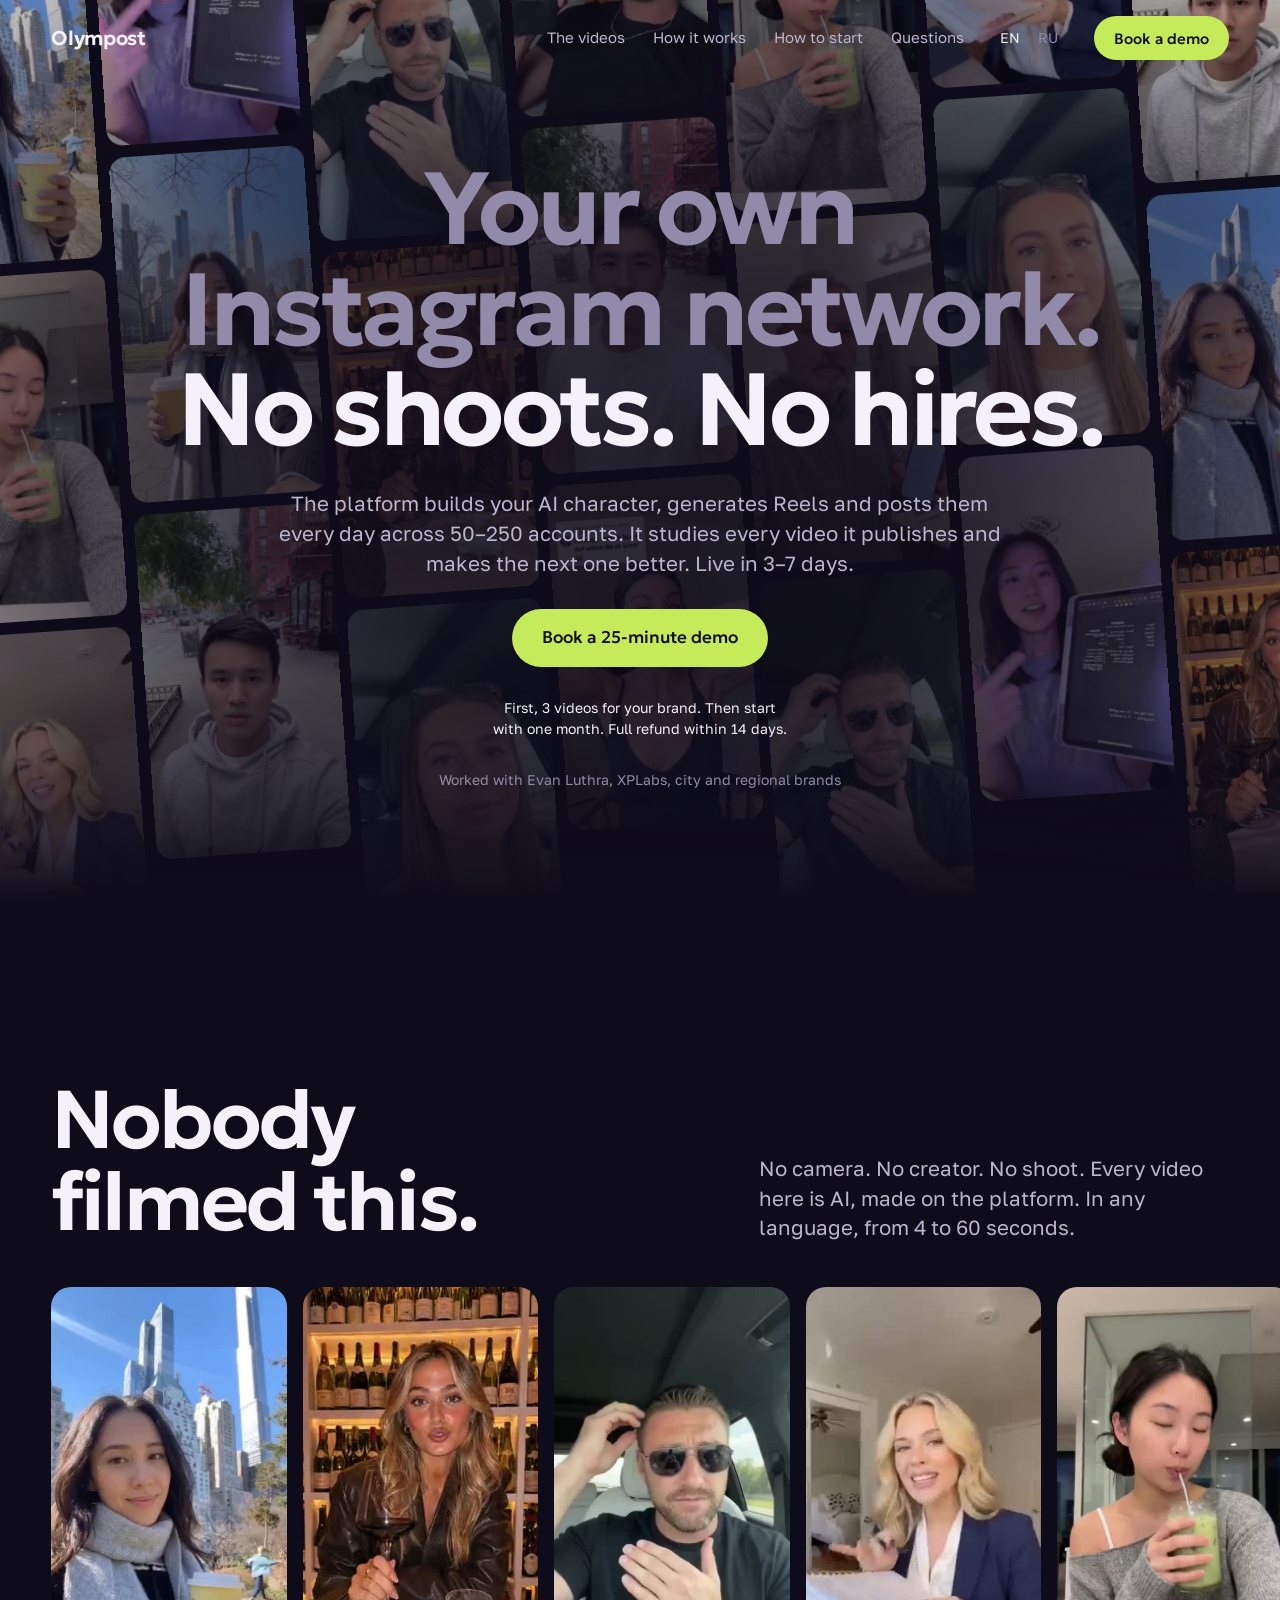
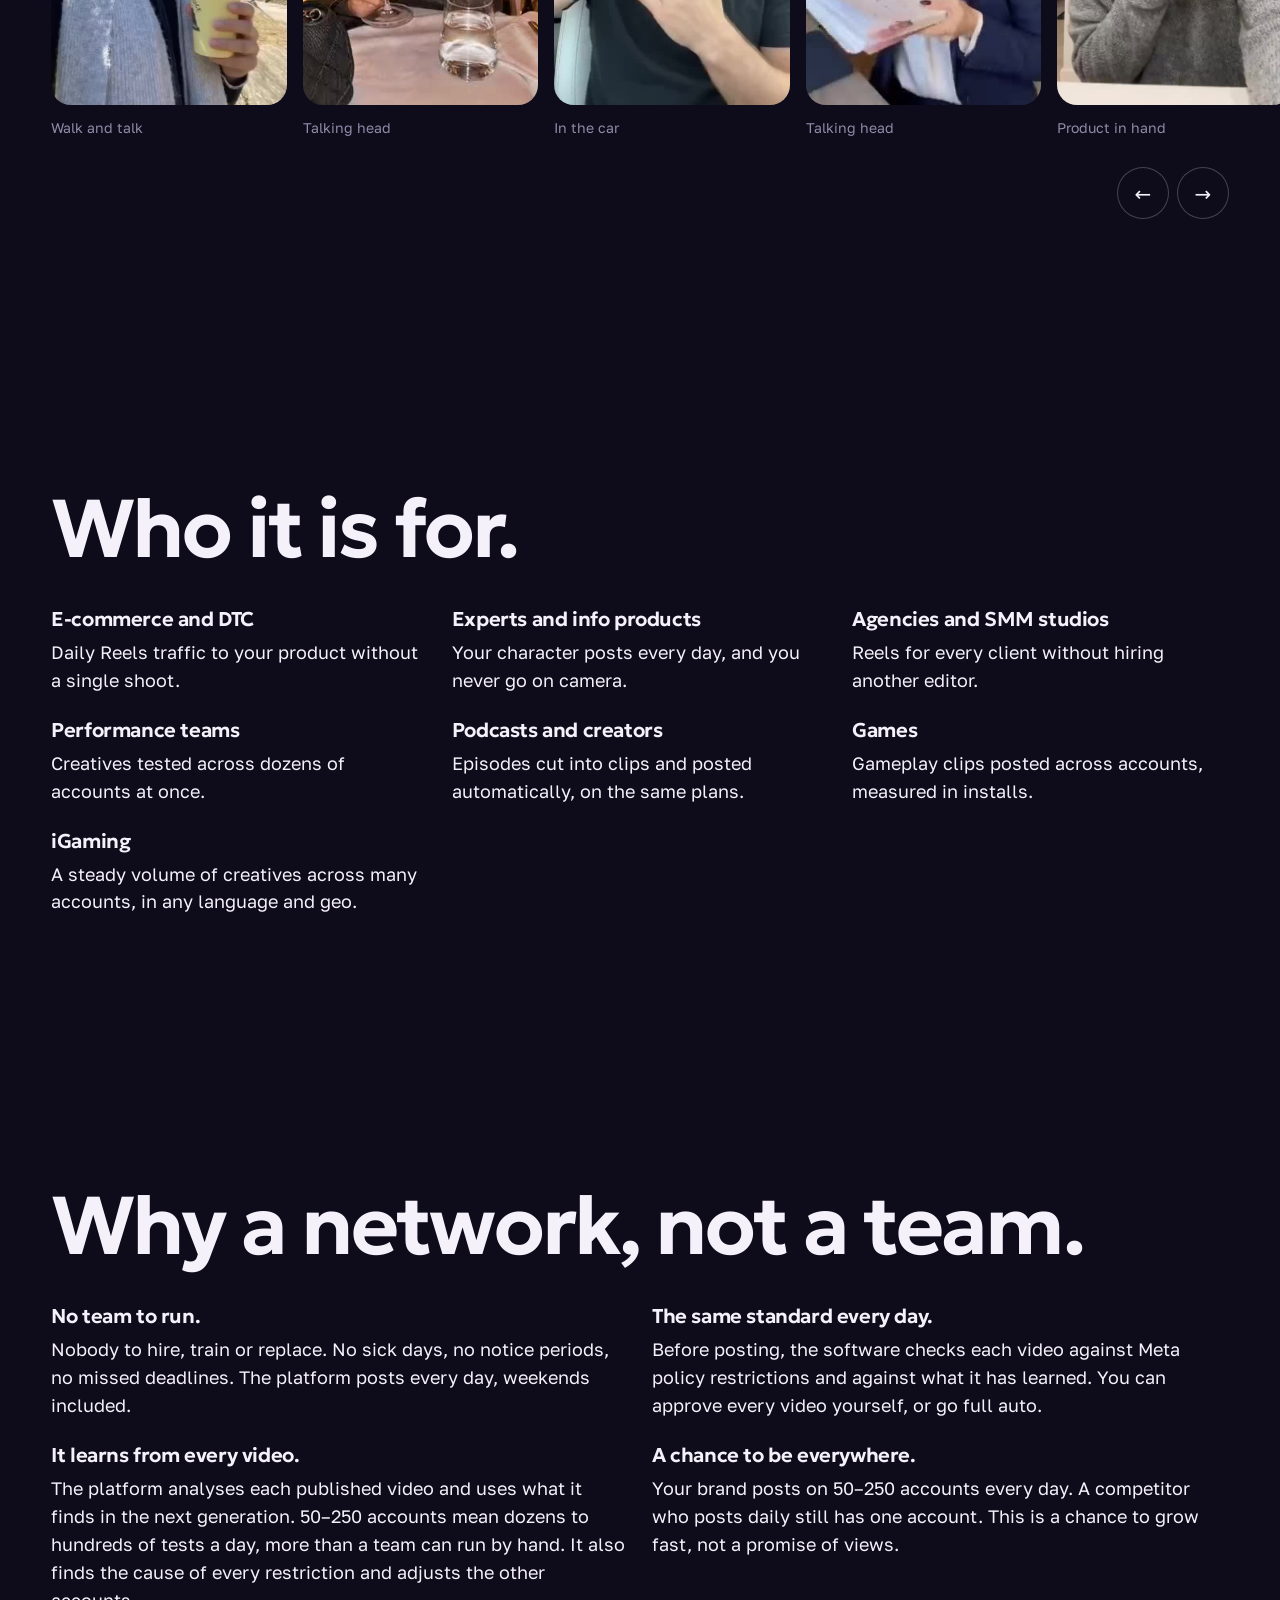
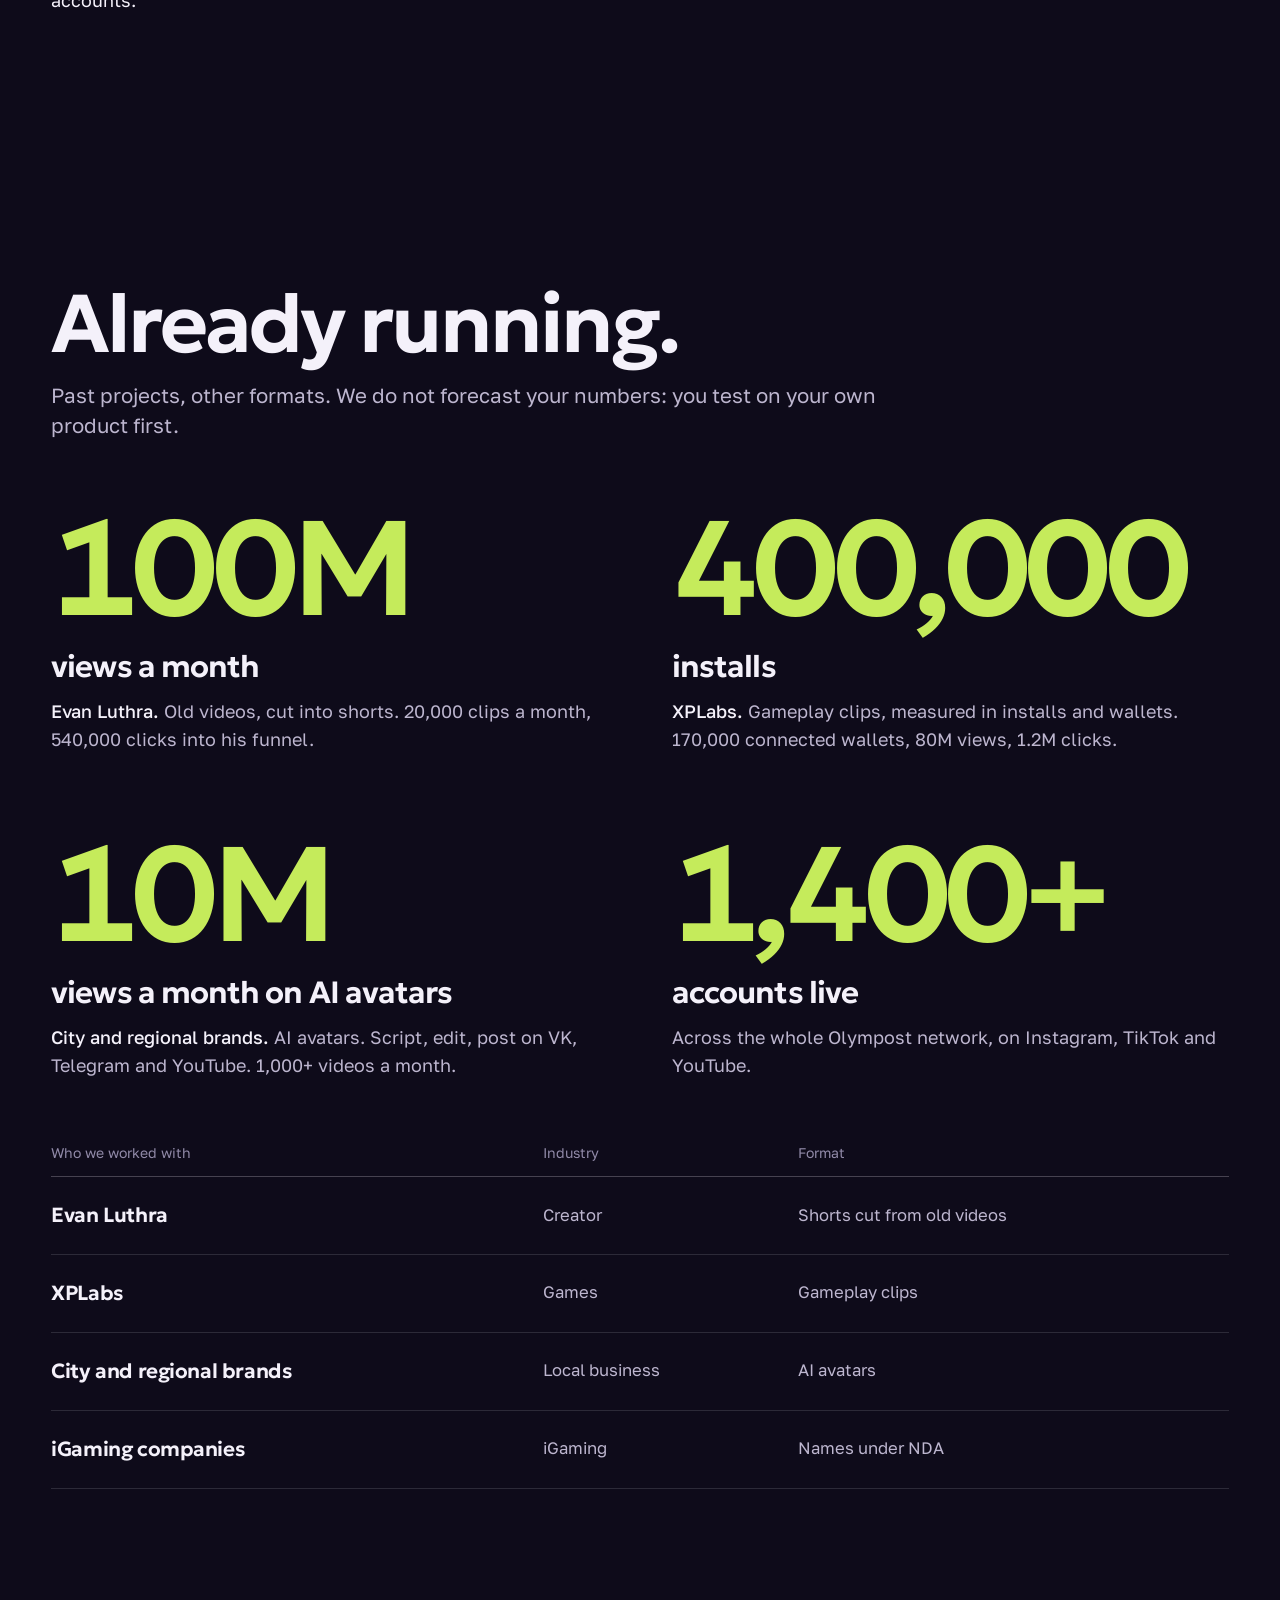
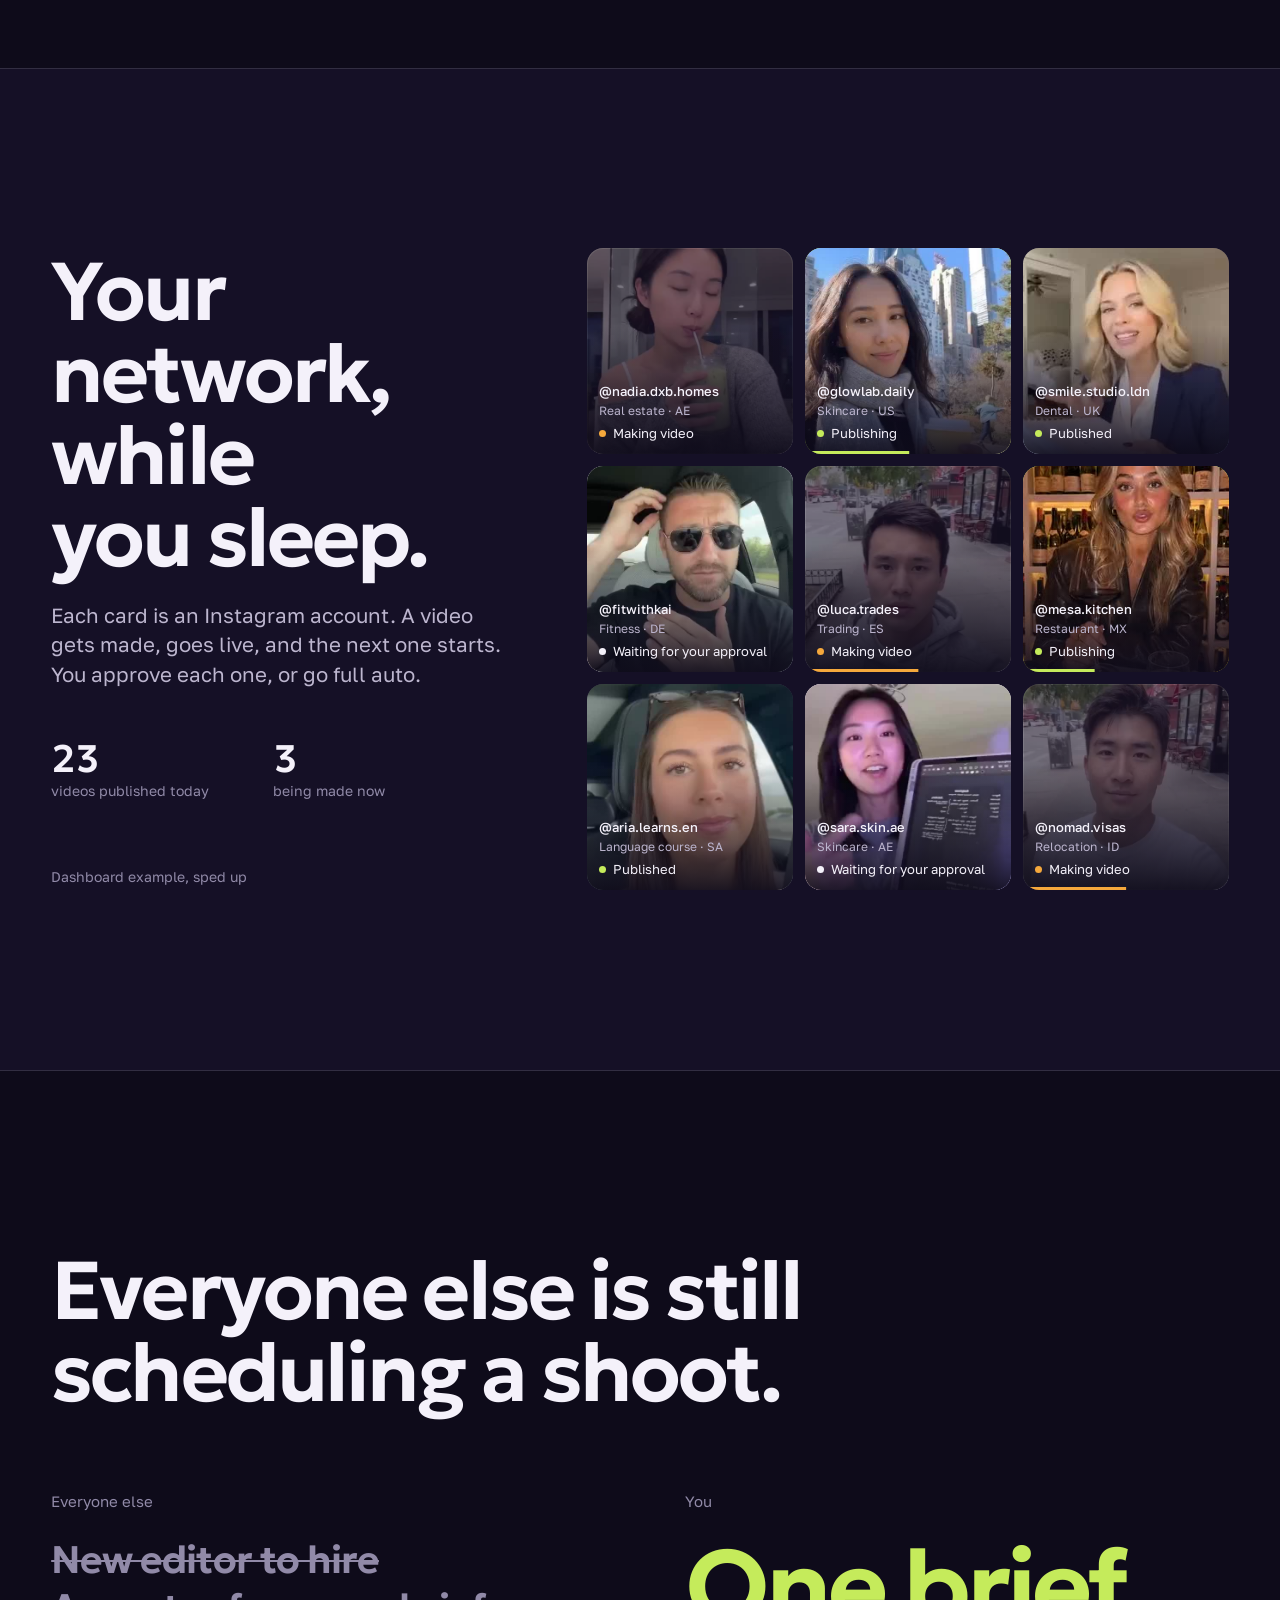
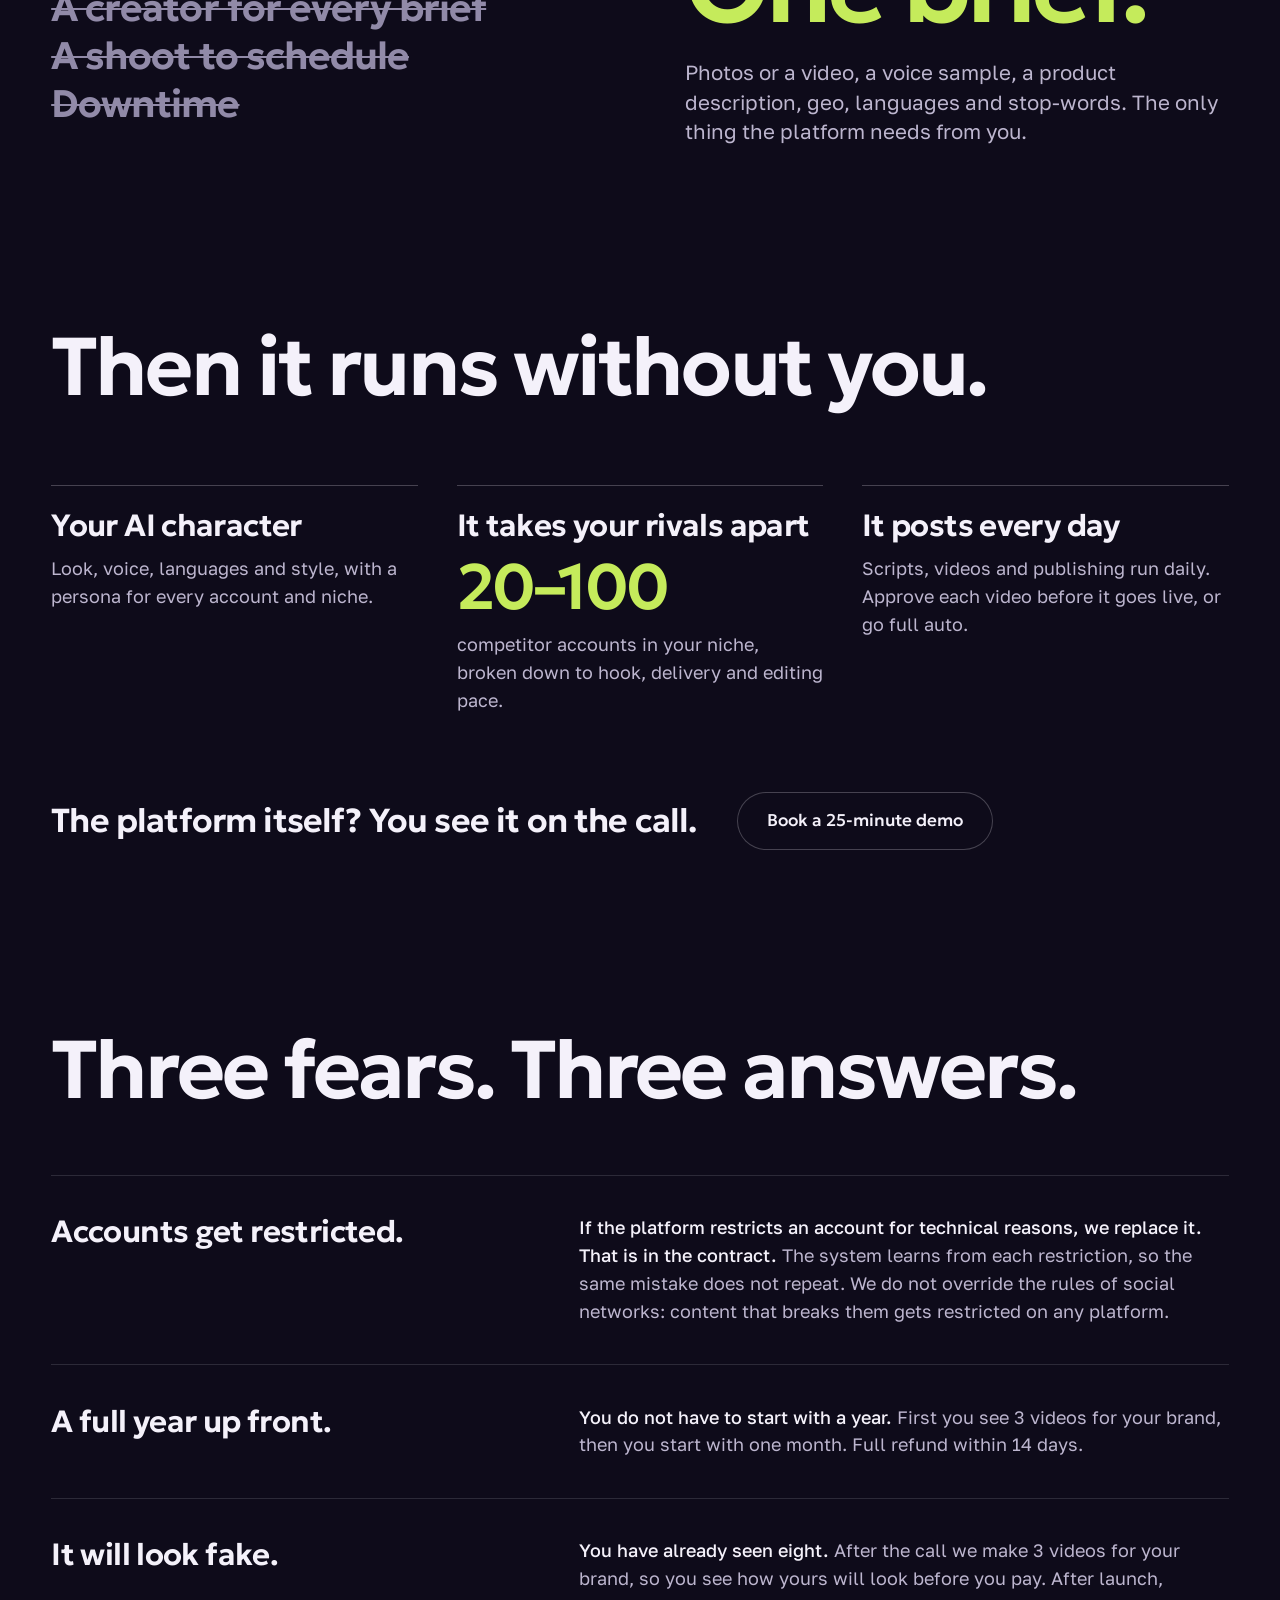
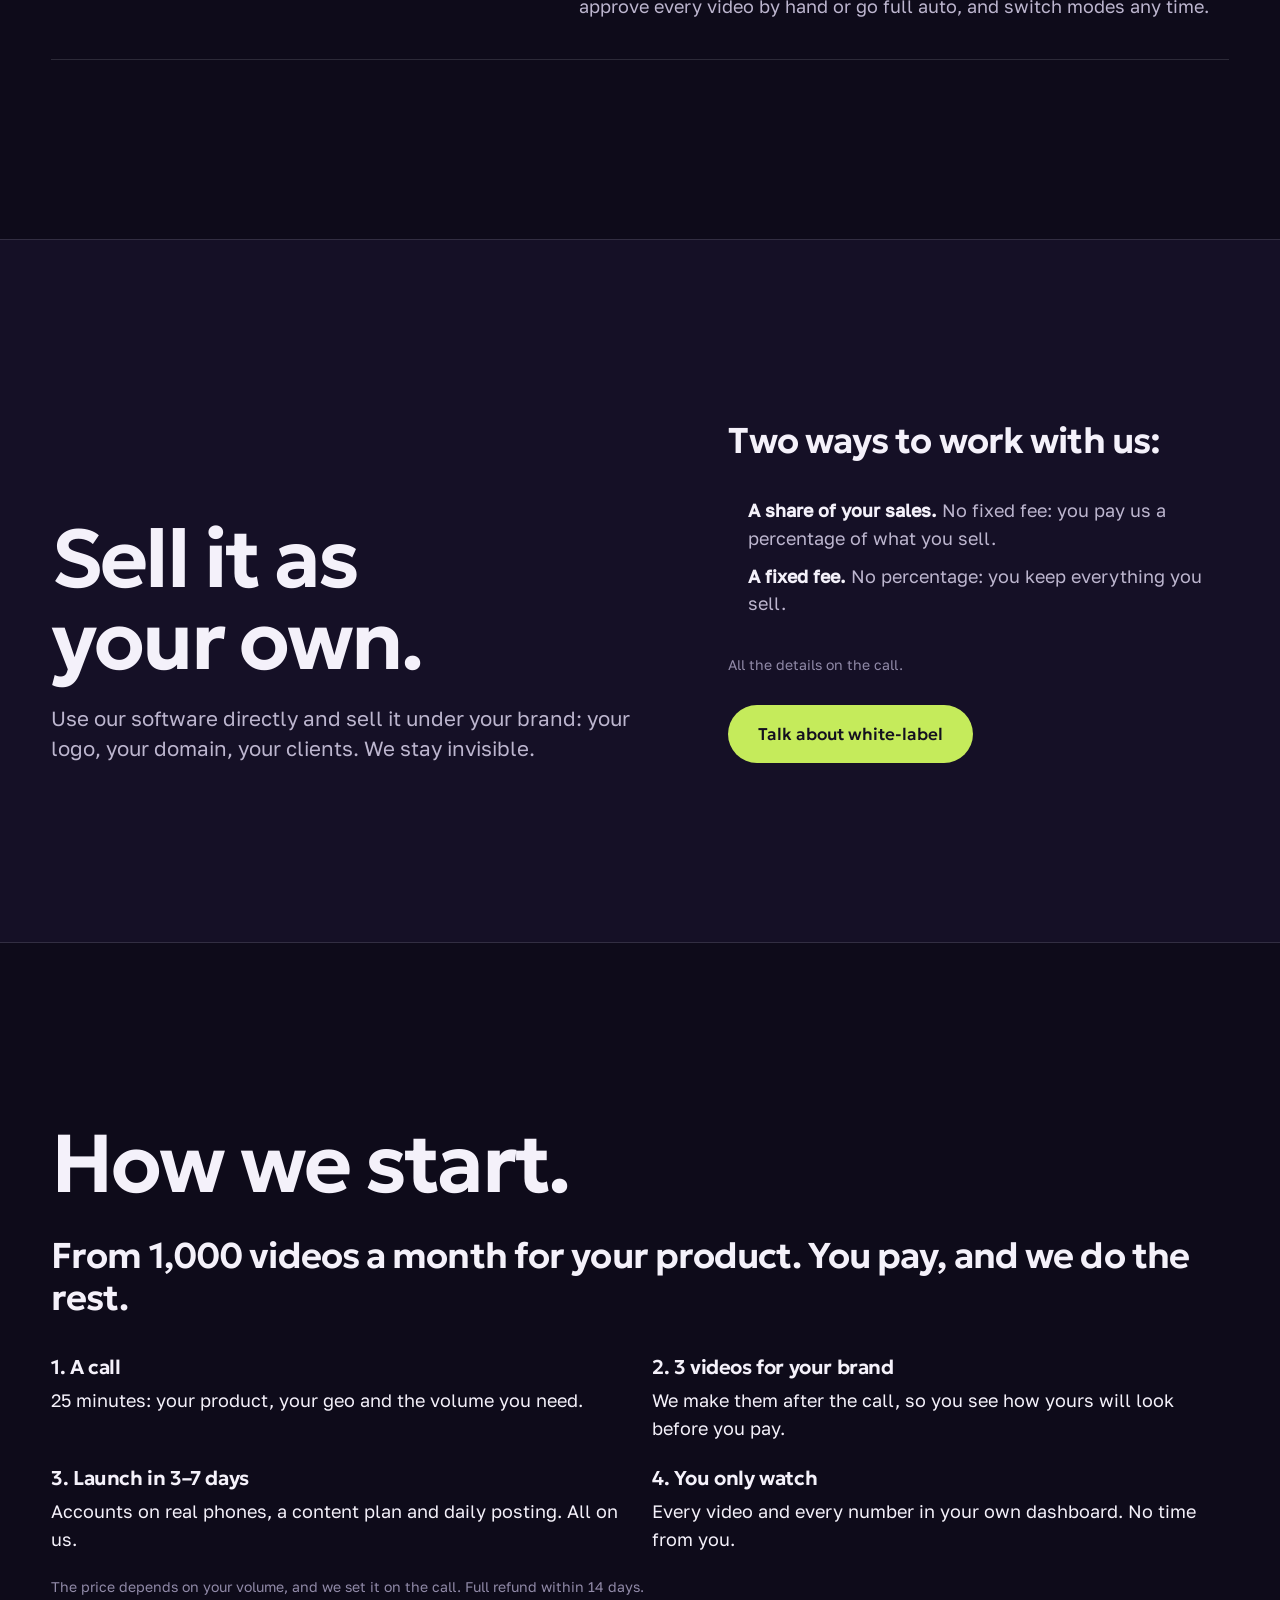
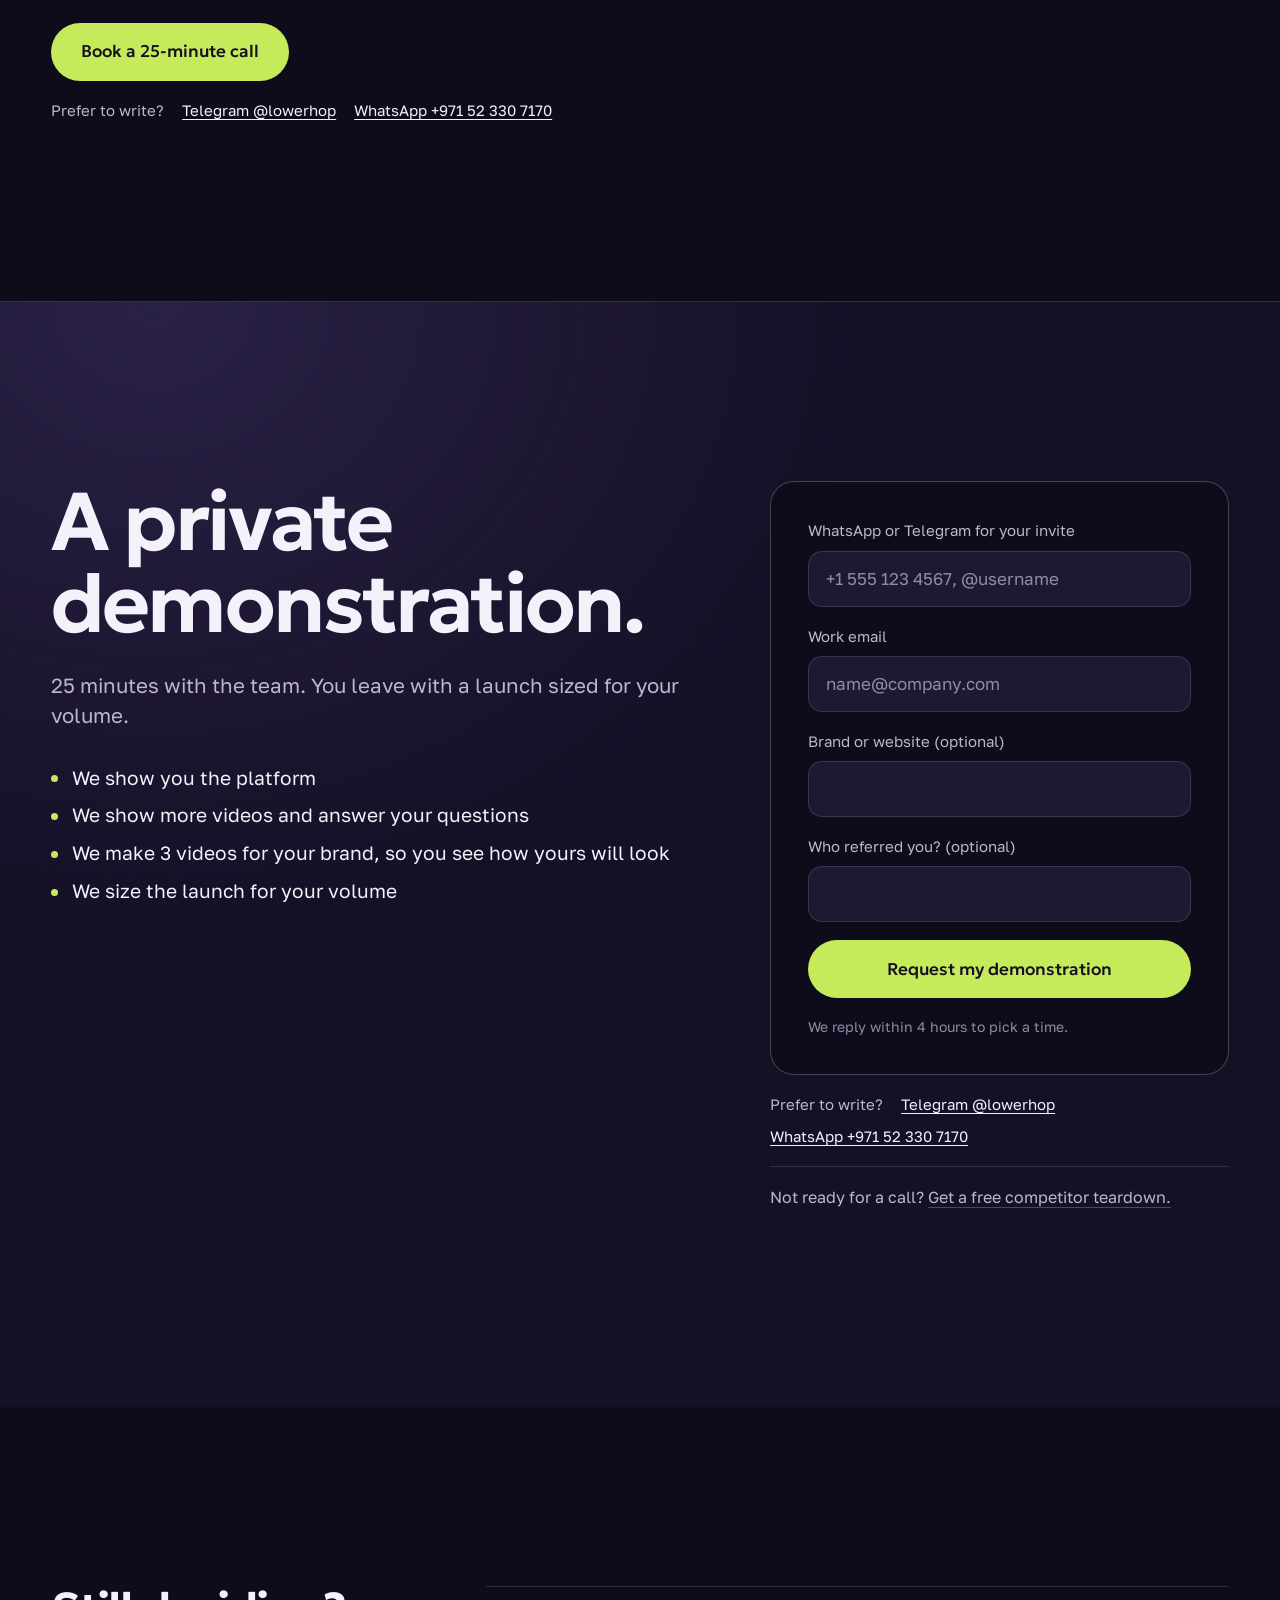
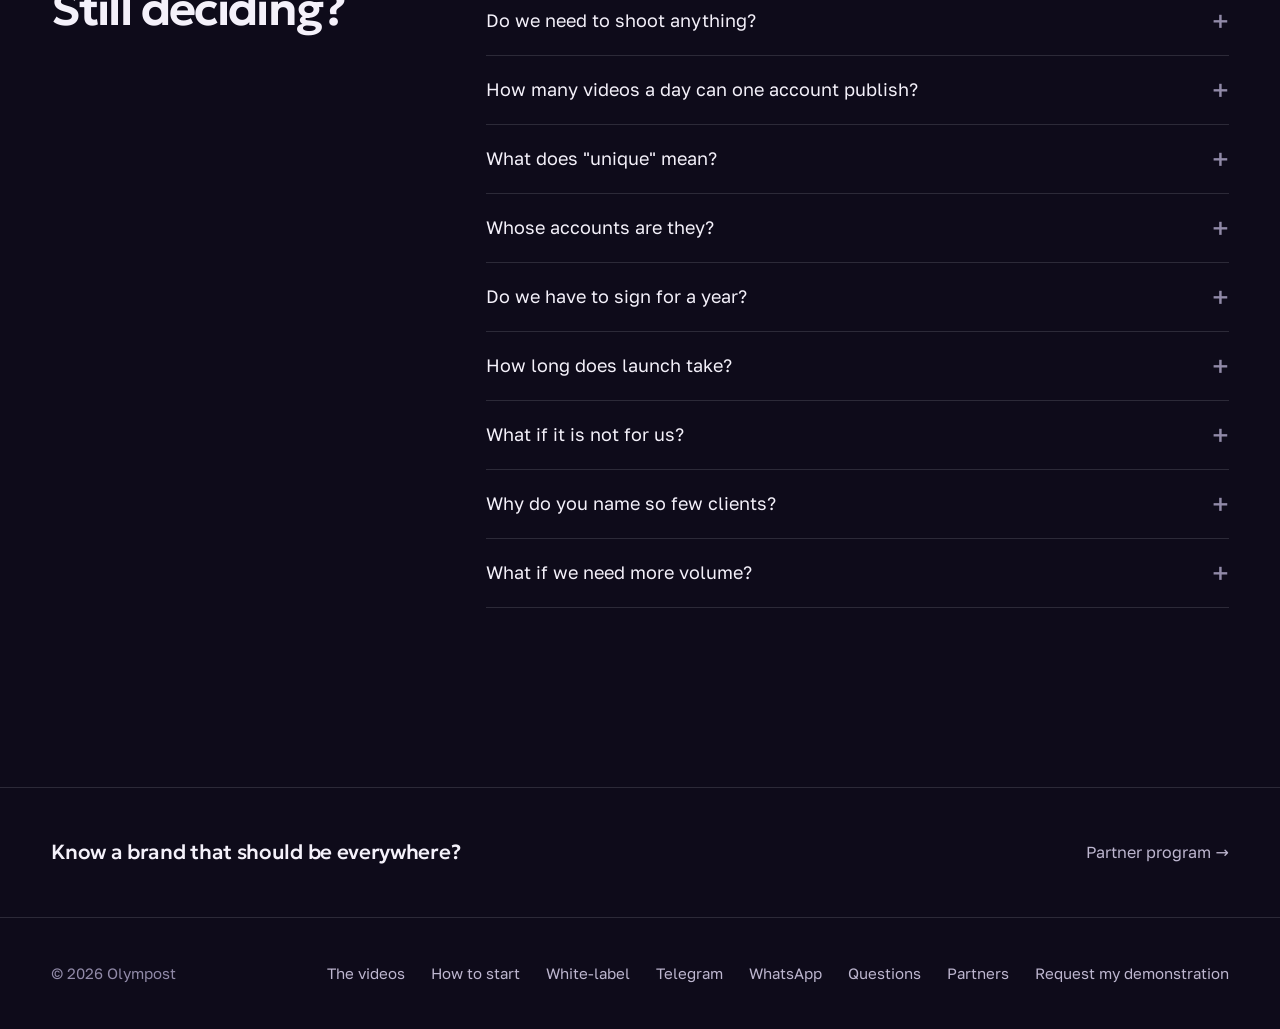
==== commit e82a556d: "Google Analytics" ====
--- a/index.html
+++ b/index.html
@@ -380,5 +380,7 @@
 
 <script type="application/json" id="i18n-ru">{"title":"Olympost. Ваш бренд уже везде.","p":{"b6":"+7 900 123 45 67, @username"},"t":{"skip":"К содержанию","n1":"Видео","n2":"Как это работает","n3":"Как начать","n4":"Вопросы","cta":"Записаться на демо","h1":"<em>Своя сеть в Instagram.<\/em><br>Без съёмок. Без найма.","h2":"Платформа создаёт вашего AI-персонажа, генерирует Reels и каждый день публикует их в 50–250 аккаунтах. Она анализирует каждое опубликованное видео и улучшает следующее. Запуск за 3–7 дней.","cta2":"Записаться на демо, 25 минут","h3":"Работали с Evan Luthra, XPLabs, городскими и региональными брендами","v1":"Этого никто не снимал.","v2":"Ни камеры. Ни блогера. Ни съёмки. Каждое видео здесь создано AI на платформе. На любом языке, от 4 до 60 секунд.","f1":"На ходу","f2":"На камеру","f3":"В машине","f4":"На камеру","f5":"Продукт в руке","f6":"На ходу","f7":"На улице","f8":"Ответ на комментарий","r0":"Уже работает.","r1":"просмотров в месяц","r2":"<b>Evan Luthra.<\/b> Старые видео, нарезанные на шортсы. 20 000 клипов в месяц, 540 000 переходов в его воронку.","r3":"установок","r4":"<b>XPLabs.<\/b> Клипы из геймплея, считали установки и кошельки. 170 000 подключённых кошельков, 80 млн просмотров, 1,2 млн кликов.","r5":"аккаунтов в работе","r6":"Во всей сети Olympost: в Instagram, TikTok и YouTube.","w1":"Ваша сеть, пока вы спите.","w2":"Каждая карточка — Instagram-аккаунт. Видео создаётся, выходит, начинается следующее. Вы утверждаете каждое или включаете автопилот.","w3":"видео опубликовано сегодня","w4":"создаётся сейчас","w5":"Пример кабинета, ускорено","c0":"Все остальные ещё согласуют съёмку.","c1":"Как у всех","c2":"Новый монтажёр","c3":"Блогер на каждый бриф","c4":"Съёмка по графику","c5":"Простои","c6":"Как у вас","c7":"Один бриф.","c8":"Фото или видео, образец голоса, описание продукта, гео, языки и стоп-слова. Больше от вас ничего не нужно.","m0":"Дальше всё работает без вас.","m1":"Ваш AI-персонаж","m2":"Внешность, голос, языки и стиль, а для каждого аккаунта и ниши своя персона.","m3":"Разбирает конкурентов на части","m4":"аккаунтов конкурентов в вашей нише. У каждого разбираем хук, подачу и темп монтажа.","m5":"Публикует каждый день","m6":"Сценарии, видео и публикации идут ежедневно. Утверждайте каждое видео до выхода или включите полный автопилот.","m7":"Саму платформу покажем на созвоне.","cta3":"Записаться на демо, 25 минут","k0":"Три страха. Три ответа.","k1":"Аккаунты ограничивают.","k2":"<b>Если платформа ограничила аккаунт по техническим причинам, мы его заменим. Это записано в договоре.<\/b> Система учится на каждом ограничении, чтобы ошибка не повторялась. Правила соцсетей мы не отменяем: контент, который их нарушает, ограничат на любой платформе.","k3":"Оплата за год вперёд.","k4":"<b>Начинать с года не нужно.<\/b> Сначала вы видите 3 видео под ваш бренд, потом начинаете с одного месяца. Полный возврат в течение 14 дней.","k5":"Это будет выглядеть фальшиво.","k6":"<b>Восемь вы уже видели.<\/b> После созвона сделаем 3 видео под ваш бренд, и вы увидите, как это будет выглядеть, до оплаты. После запуска утверждайте каждое видео вручную или включите автопилот, режим меняется в любой момент.","a0":"Продавайте как своё.","a1":"Пользуйтесь нашим софтом напрямую и продавайте его под своим брендом: ваш логотип, ваш домен, ваши клиенты. Нас никто не увидит.","a2":"Два варианта работы:","a3":"Все подробности на созвоне.","p0":"Как мы начинаем.","p9":"От 1 000 видео в месяц для вашего продукта. Вы платите, остальное делаем мы.","b0":"Закрытая демонстрация.","b1":"25 минут с командой. После них у вас есть расчёт запуска под ваш объём.","b2":"Покажем платформу","b3":"Покажем ещё видео и ответим на вопросы","b4":"Рассчитаем запуск под ваш объём","b5":"WhatsApp или Telegram для приглашения","b7":"Укажите номер WhatsApp с кодом страны или @username в Telegram.","b8":"Рабочая почта","b9":"Укажите почту вида name@company.com.","b10":"Запросить демонстрацию","b11":"Ответим в течение 4 часов, чтобы выбрать время.","t0":"Пока не готовы к созвону? <u>Получите бесплатный разбор конкурента.<\/u>","t1":"Пришлите один аккаунт конкурента. В ответ получите PDF: 10 форматов, которые уже сработали в вашей нише, с разбором хука, структуры и темпа.","t2":"Конкурент в Instagram","t3":"Укажите один аккаунт Instagram, например @competitor.","t4":"Рабочая почта","t5":"Укажите почту вида name@company.com.","t6":"Прислать разбор","qr0":"А если нам не подойдёт?","qr1":"У вас 14 дней после оплаты, чтобы попросить полный возврат.","q0":"Ещё думаете?","q1":"Нужно ли что-то снимать?","q2":"Нет. Один раз вы присылаете фото или видео, образец голоса, описание продукта, гео, языки и стоп-слова. Персонаж и все видео дальше создаются на платформе.","q3":"Сколько видео в день может публиковать один аккаунт?","q4":"Сколько вам нужно. Мы рекомендуем 1–3 видео в день на аккаунт, чтобы аккаунты были в безопасности. Число аккаунтов не ограничено.","q5":"Что значит «уникальное» видео?","q6":"Уникальное видео генерируется с нуля, а затем перемонтируется в варианты для разных аккаунтов. Сколько из ваших видео будут уникальными, решаем на созвоне.","q9":"Что, если нужен больший объём?","q10":"Потолка нет. Добавляем аккаунты и видео по мере роста, договариваемся на созвоне.","s1":"Знаете бренд, который должен быть везде?","s2":"Партнёрская программа →","n1b":"Видео","n3b":"Как начать","n6":"White-label","n4b":"Вопросы","n5b":"Партнёрам","n7":"Запросить демонстрацию","cta4":"Записаться на демо, 25 минут","r7":"просмотров в месяц на AI-аватарах","r8":"<b>Городские и региональные бренды.<\/b> AI-аватары. Сценарий, монтаж, публикация в VK, Telegram и YouTube. 1 000+ видео в месяц.","a5":"Обсудить white-label","hq4":"Сначала 3 видео под ваш бренд. Потом старт с одного месяца. Полный возврат в течение 14 дней.","fw0":"Кому это нужно.","fw1":"E-commerce и DTC","fw2":"Reels-трафик на продукт каждый день без единой съёмки.","fw3":"Эксперты и инфопродукты","fw4":"Персонаж публикуется каждый день, вы не в кадре.","fw5":"Агентства и SMM-студии","fw6":"Reels для каждого клиента без найма монтажёра.","fw7":"Перформанс-команды","fw8":"Креативы сразу на десятках аккаунтов.","r0b":"Прошлые проекты, другие форматы. Ваши цифры мы не прогнозируем: сначала проверяете на своём продукте.","b12":"Бренд или сайт (необязательно)","b13":"Кто порекомендовал? (необязательно)","e0":"Почему сеть, а не команда.","e1":"Без команды.","e2":"Некого нанимать, учить и заменять. Нет больничных, увольнений и сорванных сроков. Платформа публикует каждый день, без выходных.","e3":"Один уровень каждый день.","e4":"Перед публикацией софт проверяет каждое видео на запреты политики Meta и на то, чему он обучен. Вы можете утверждать каждое видео сами или включить полный автомат.","e5":"Учится на каждом видео.","e6":"Платформа анализирует каждое опубликованное видео и использует это при следующей генерации. 50–250 аккаунтов — это десятки и сотни тестов в день, вручную команда столько не проведёт. Она же находит причину каждого ограничения и меняет поведение остальных аккаунтов.","fw9":"Подкасты и авторы","fw10":"Выпуски нарезаются на клипы и публикуются автоматически, по тем же тарифам.","fw11":"Игры","fw12":"Клипы из геймплея на аккаунтах, с замером установок.","qn0":"Почему вы называете так мало клиентов?","qn1":"Мы не можем раскрывать всех, с кем работаем. На этой странице те имена, которые можно назвать. На созвоне спросите, что можем показать по вашей нише.","e7":"Шанс быть везде.","e8":"Ваш бренд выходит на 50–250 аккаунтах каждый день. Конкурент, который публикует ежедневно, всё равно ведёт один аккаунт. Это возможность быстро вырасти, а не обещание просмотров.","pr8":"Записаться на созвон, 25 минут","qp0":"Нужно подписываться на год?","qp1":"Нет. Можно начать с одного месяца, а 3 видео под ваш бренд вы увидите до оплаты.","ql0":"Сколько занимает запуск?","ql1":"3–7 дней. За это время настраиваем аккаунты, персонажа и контент-план.","fw13":"iGaming","fw14":"Постоянный объём креативов на многих аккаунтах, на любом языке и гео.","b14":"Сделаем 3 видео под ваш бренд, чтобы вы увидели, как это будет выглядеть","qa0":"Чьи это аккаунты?","qa1":"Аккаунты создаём и ведём мы, на своих телефонах: вам ничего не нужно покупать и настраивать. Если аккаунт заблокируют, сразу заменим. Если уходите, передаём аккаунты вам.","st1":"1. Созвон","st2":"25 минут: ваш продукт, гео и нужный объём.","st3":"2. 3 видео под ваш бренд","st4":"Делаем после созвона, чтобы вы увидели, как это будет выглядеть, до оплаты.","st5":"3. Запуск за 3–7 дней","st6":"Аккаунты на реальных телефонах, контент-план и ежедневные публикации. Всё на нас.","st7":"4. Вы только смотрите","st8":"Все видео и все цифры в вашем кабинете. Ваше время не нужно.","st9":"Цена зависит от объёма, называем её на созвоне. Полный возврат в течение 14 дней.","ct0":"Удобнее написать?","a6":"<b>Процент с ваших продаж.<\/b> Без фиксированной платы: вы отдаёте нам процент от того, что продали.","a7":"<b>Фиксированная плата.<\/b> Без процента: всё, что продали, остаётся вам.","wk1":"С кем мы работали","wk2":"Отрасль","wk3":"Формат","wk4":"Автор","wk5":"Шортсы из старых видео","wk6":"Игры","wk7":"Клипы из геймплея","wk8":"Городские и региональные бренды","wk9":"Локальный бизнес","wk10":"AI-аватары","wk11":"Компании из iGaming","wk12":"Названия под NDA"}}</script>
 <script src="assets/js/site.js"></script>
+<script async src="https://www.googletagmanager.com/gtag/js?id=G-6XCQYSRX3K"></script>
+<script>window.dataLayer=window.dataLayer||[];function gtag(){dataLayer.push(arguments);}gtag("js",new Date());gtag("config","G-6XCQYSRX3K");document.addEventListener("click",function(e){var a=e.target.closest&&e.target.closest("a");if(!a)return;if(a.href.indexOf("t.me/")>-1)gtag("event","contact_telegram",{link_url:a.href});if(a.href.indexOf("wa.me/")>-1)gtag("event","contact_whatsapp",{link_url:a.href});});</script>
 </body>
 </html>
--- a/assets/css/site.css
+++ b/assets/css/site.css
@@ -349,3 +349,19 @@
 @media (max-width:1180px){.tiers{grid-template-columns:repeat(2,1fr)}}
 @media (max-width:860px){.fit.four{grid-template-columns:1fr}}
 @media (max-width:640px){.tiers{grid-template-columns:1fr}}
+
+/* audit fixes */
+.tier .tier-btn{margin-top:4px;align-self:stretch;text-align:center}
+.calc-more{margin-top:18px;max-width:52em}
+.calc-more>summary{cursor:pointer;color:var(--fg);font-weight:500;list-style:none;display:inline-flex;gap:8px;align-items:center}
+.calc-more>summary::-webkit-details-marker{display:none}
+.calc-more>summary::after{content:"+";color:var(--lime)}
+.calc-more[open]>summary::after{content:"−"}
+.calc-more .value{margin-top:12px}
+.start-note{margin-top:22px}
+.direct{display:flex;flex-wrap:wrap;gap:8px 18px;align-items:center;margin-top:18px;color:var(--fg-2);font-size:15px}
+.direct a{color:var(--fg);text-decoration:underline;text-underline-offset:3px}
+.direct a:hover{color:var(--lime)}
+.wl{margin:14px 0;padding-left:20px;display:grid;gap:10px;color:var(--fg-2)}
+.wl b{color:var(--fg)}
+.clients td:first-child{font-size:clamp(16px,1.6vw,22px)}
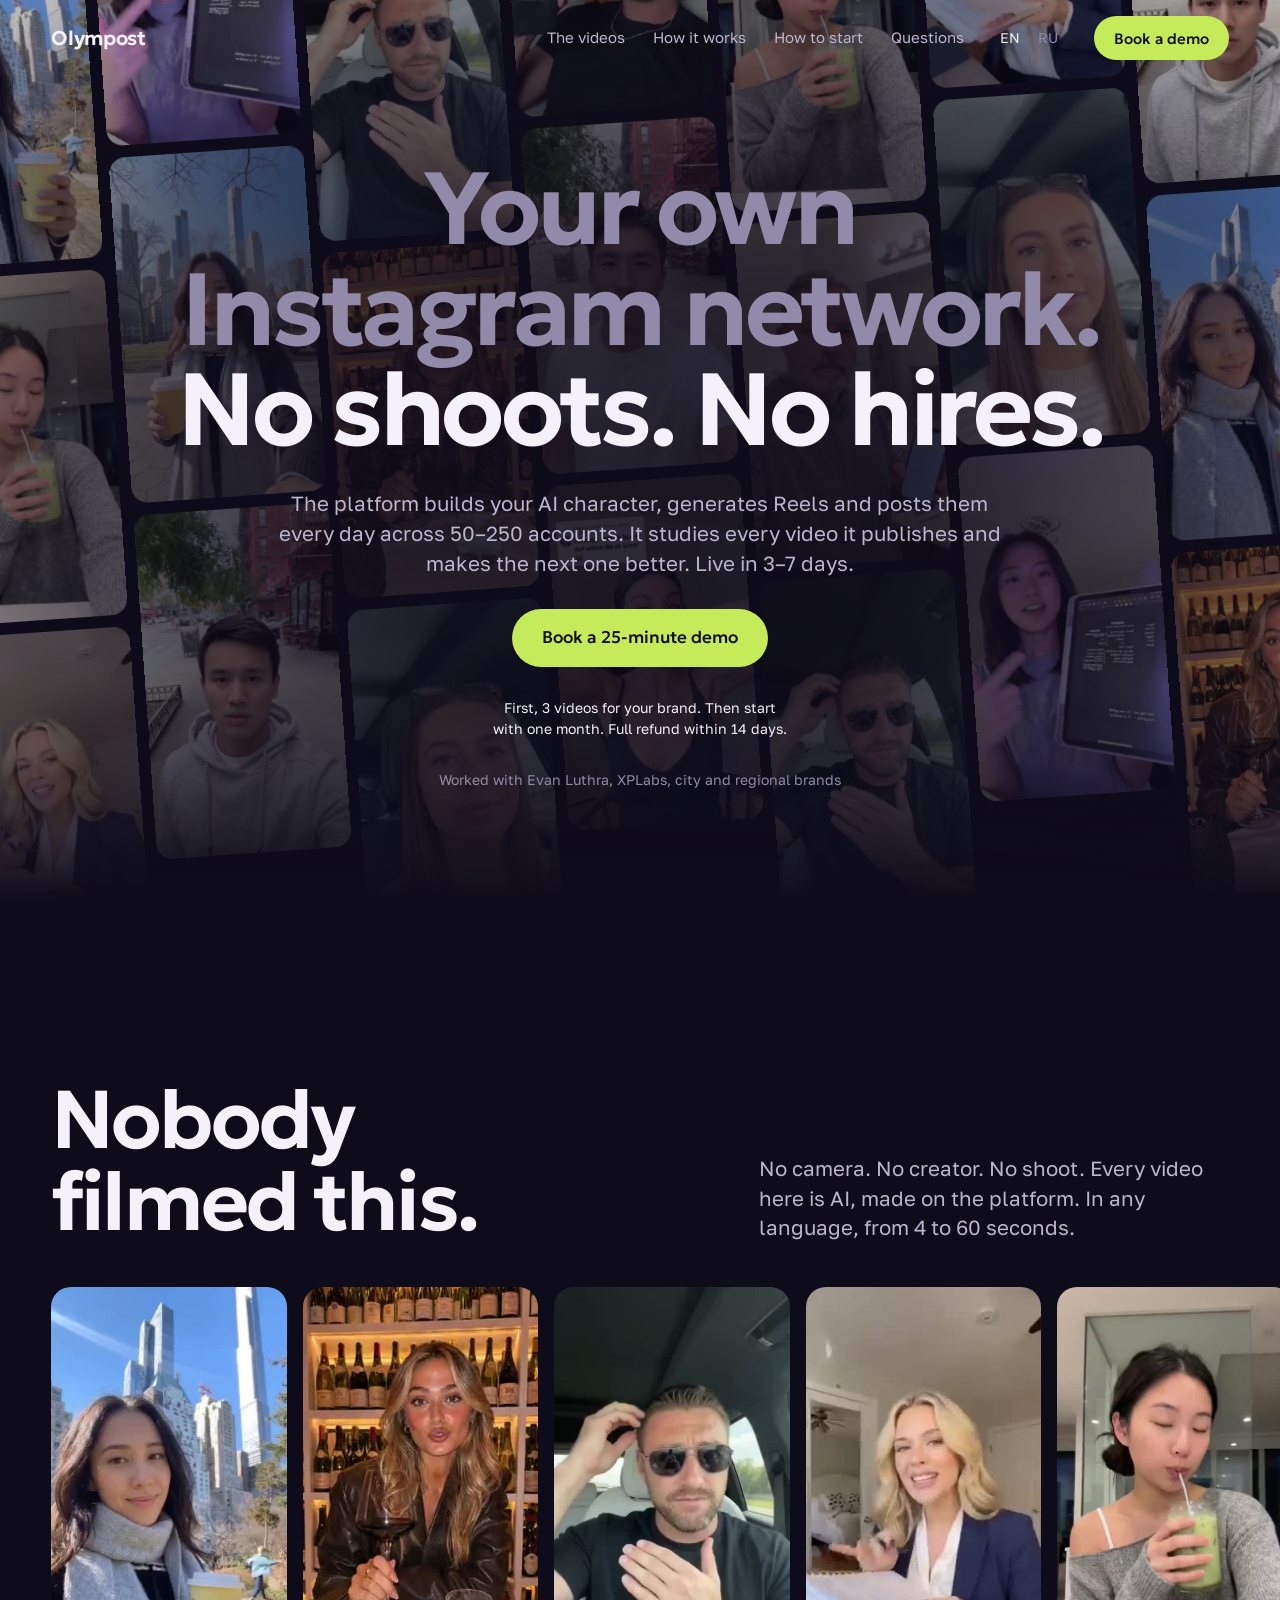
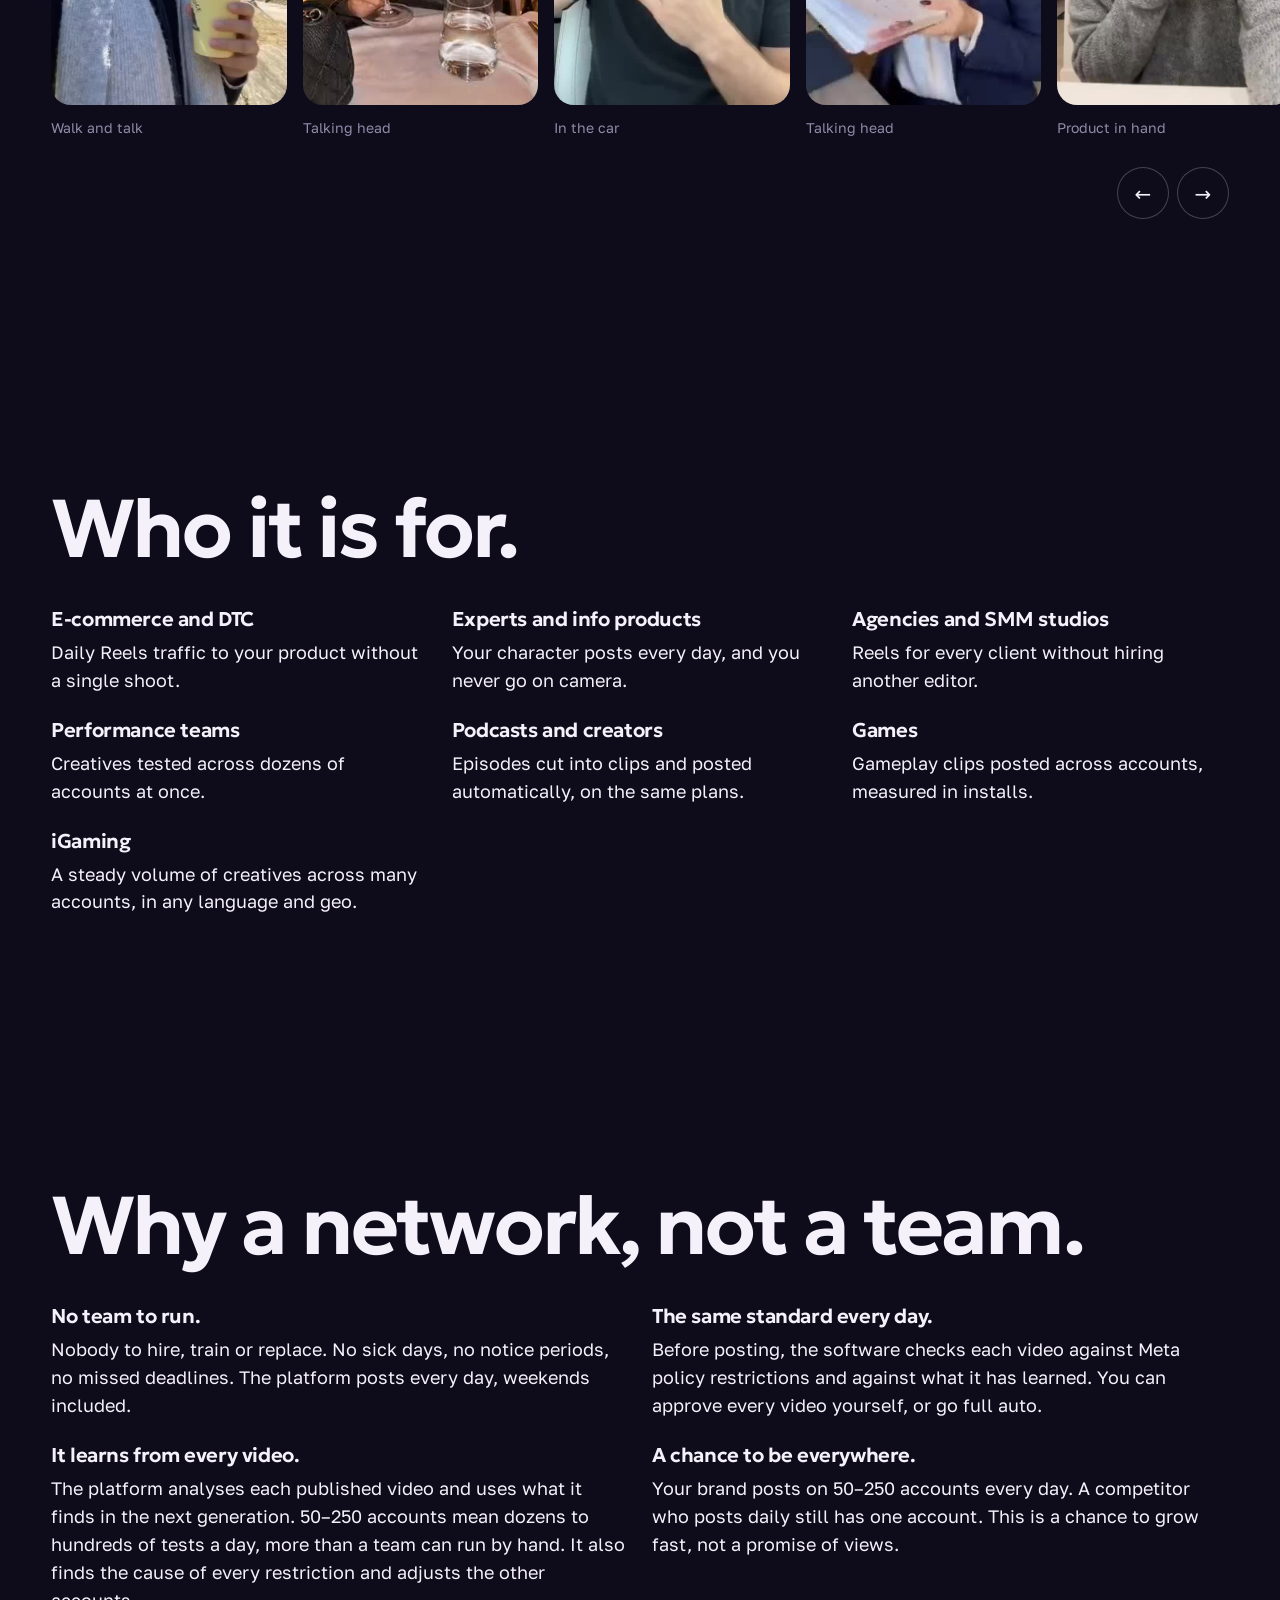
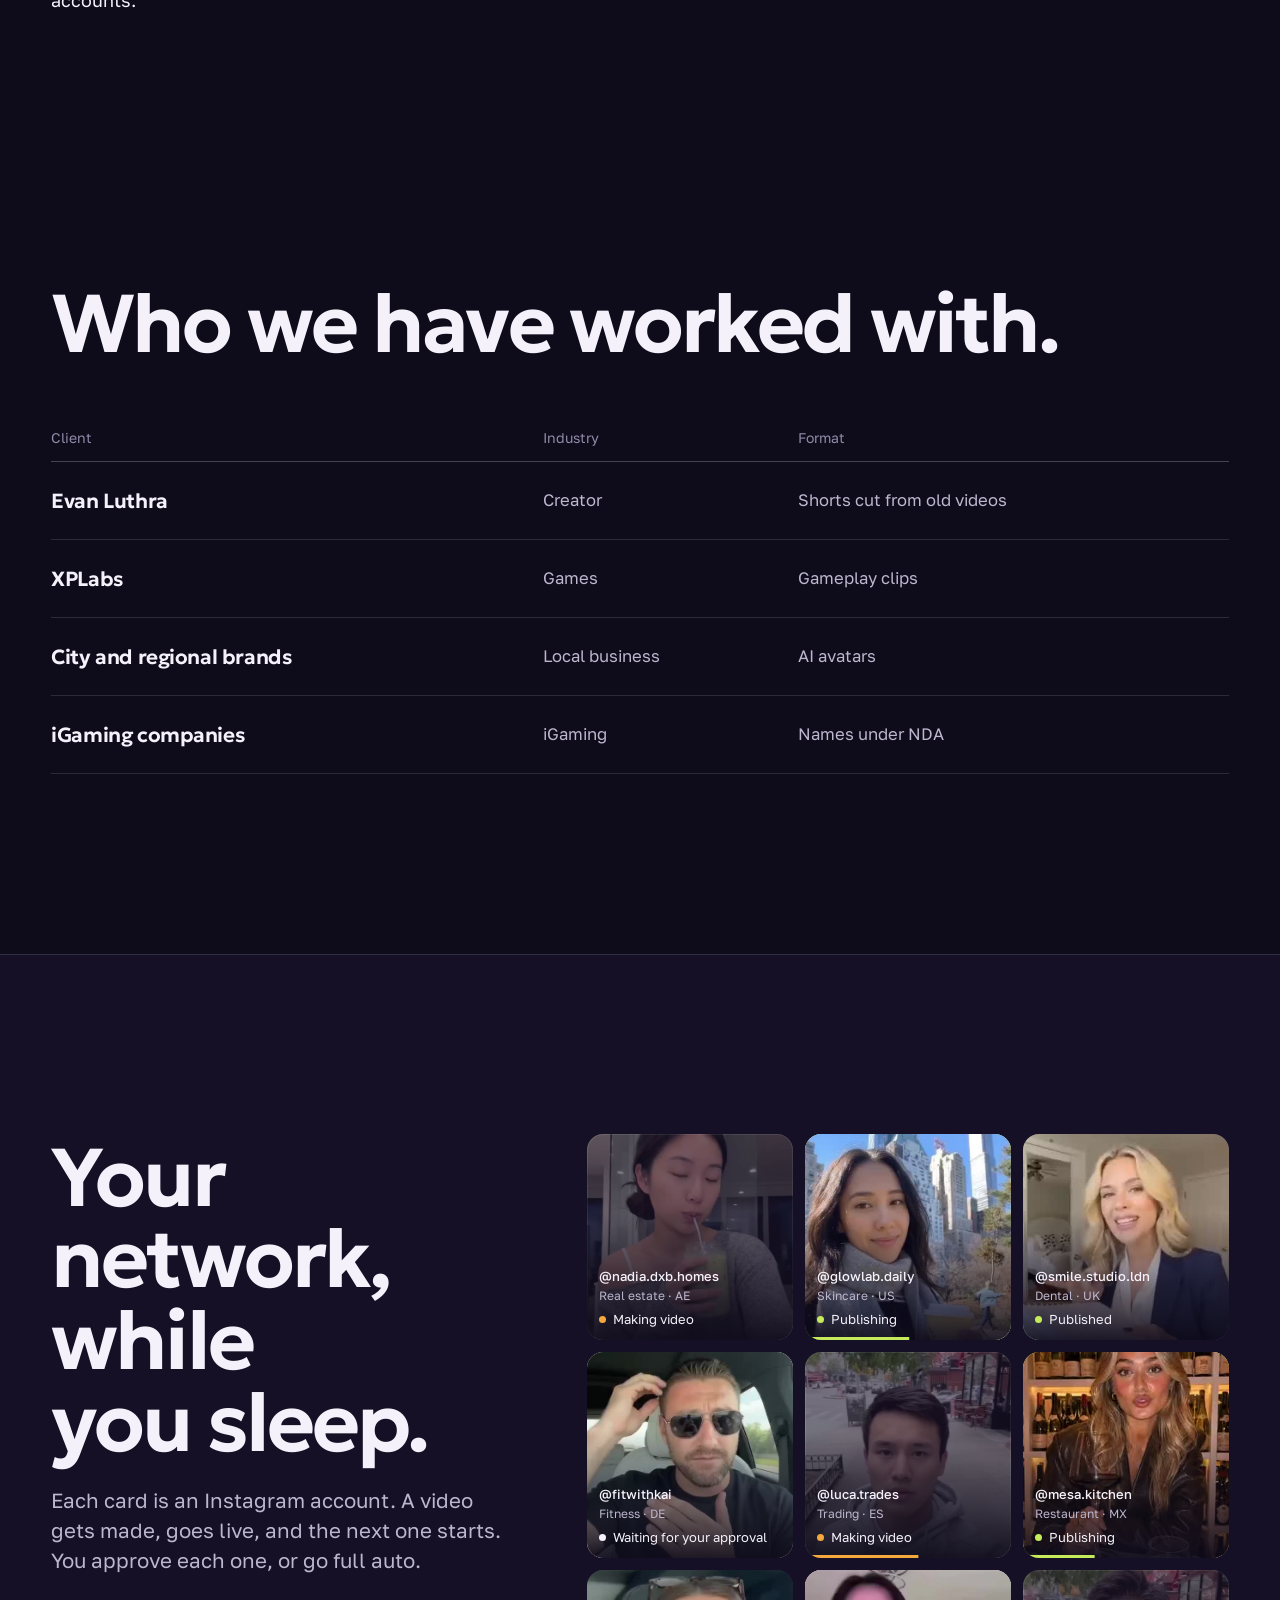
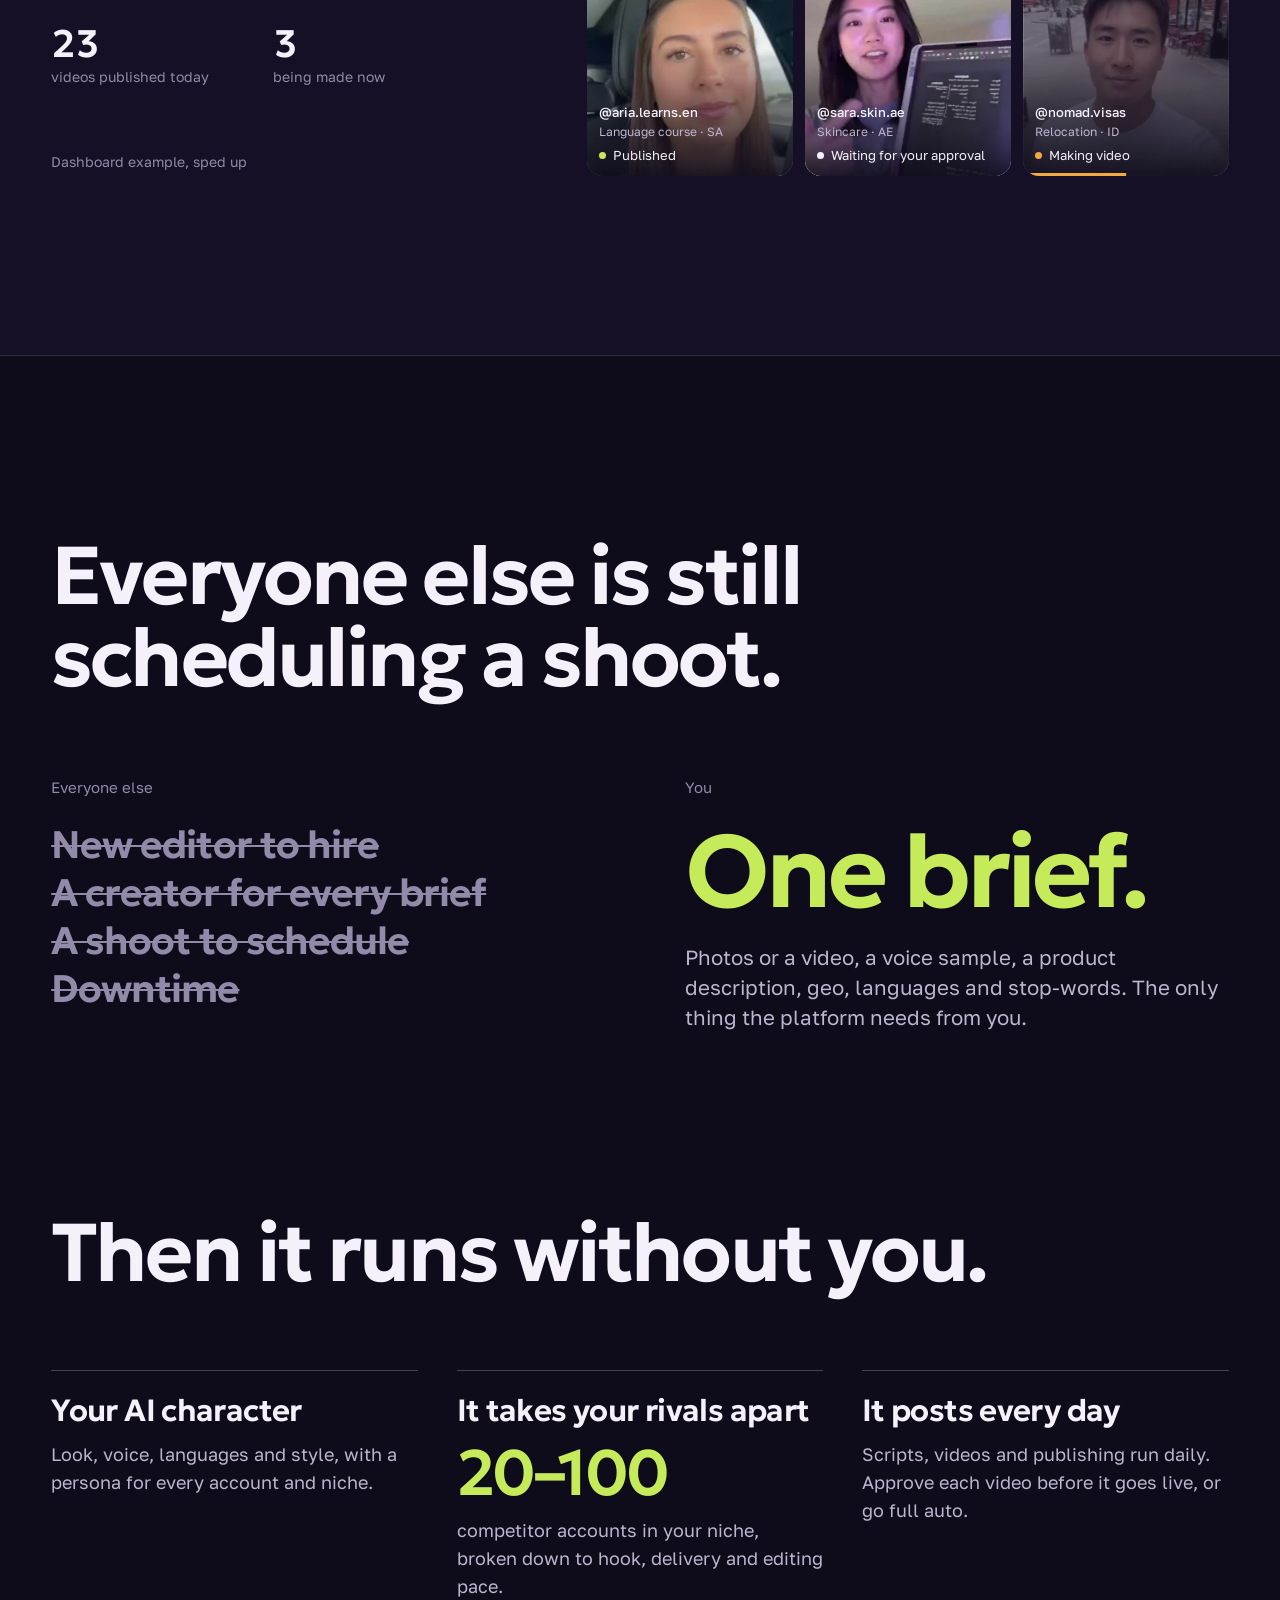
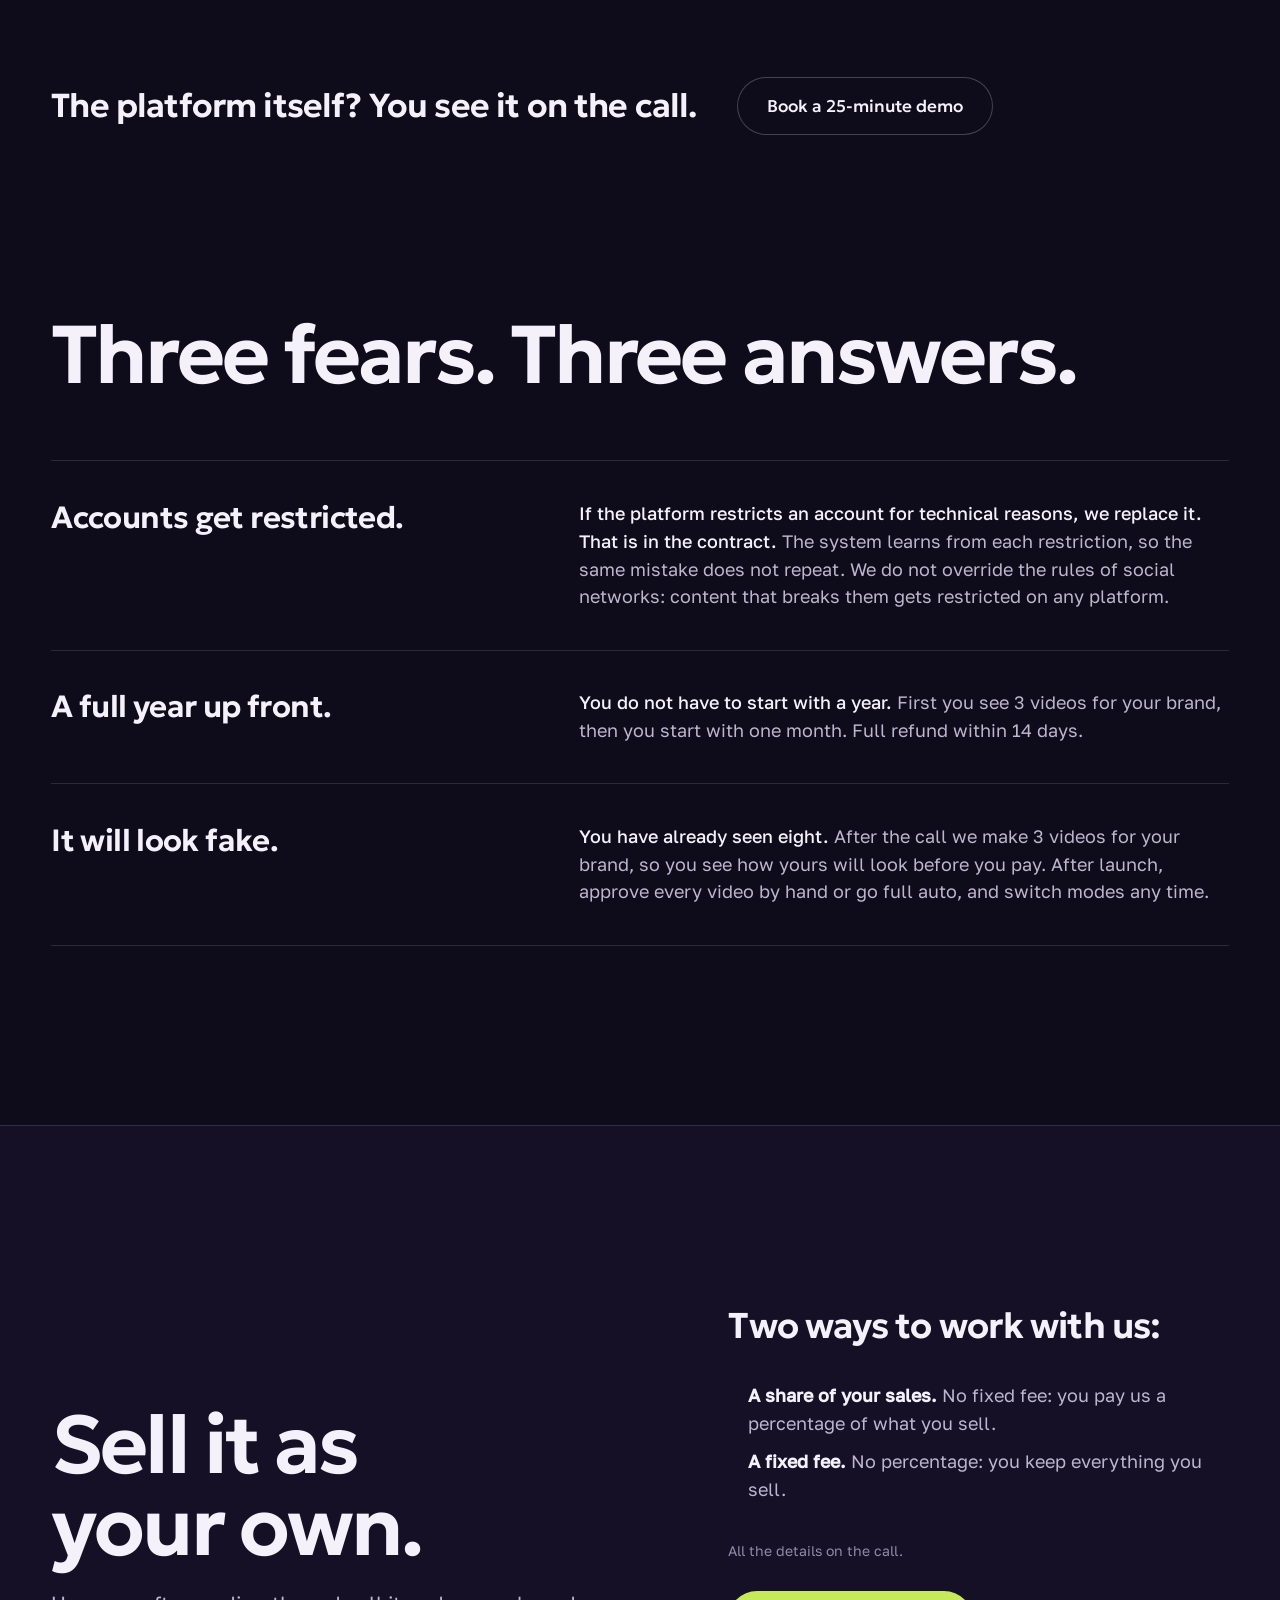
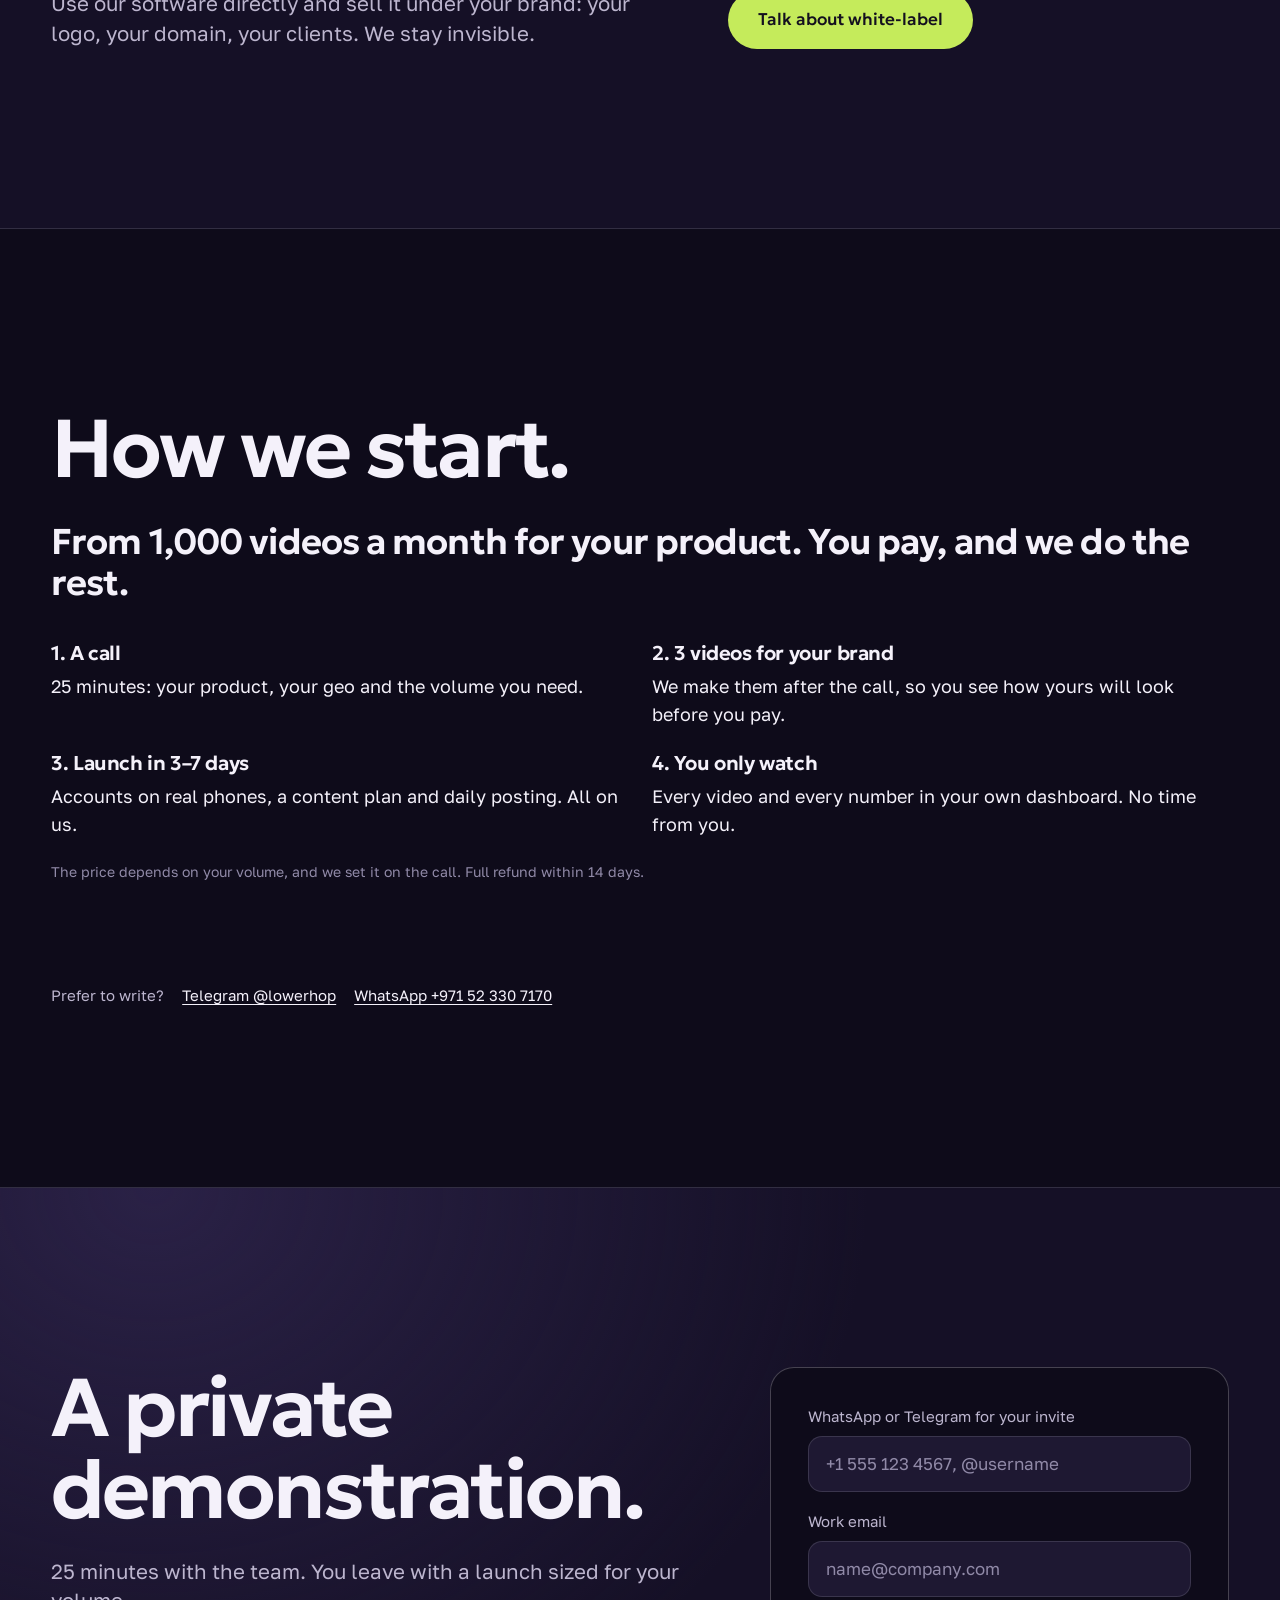
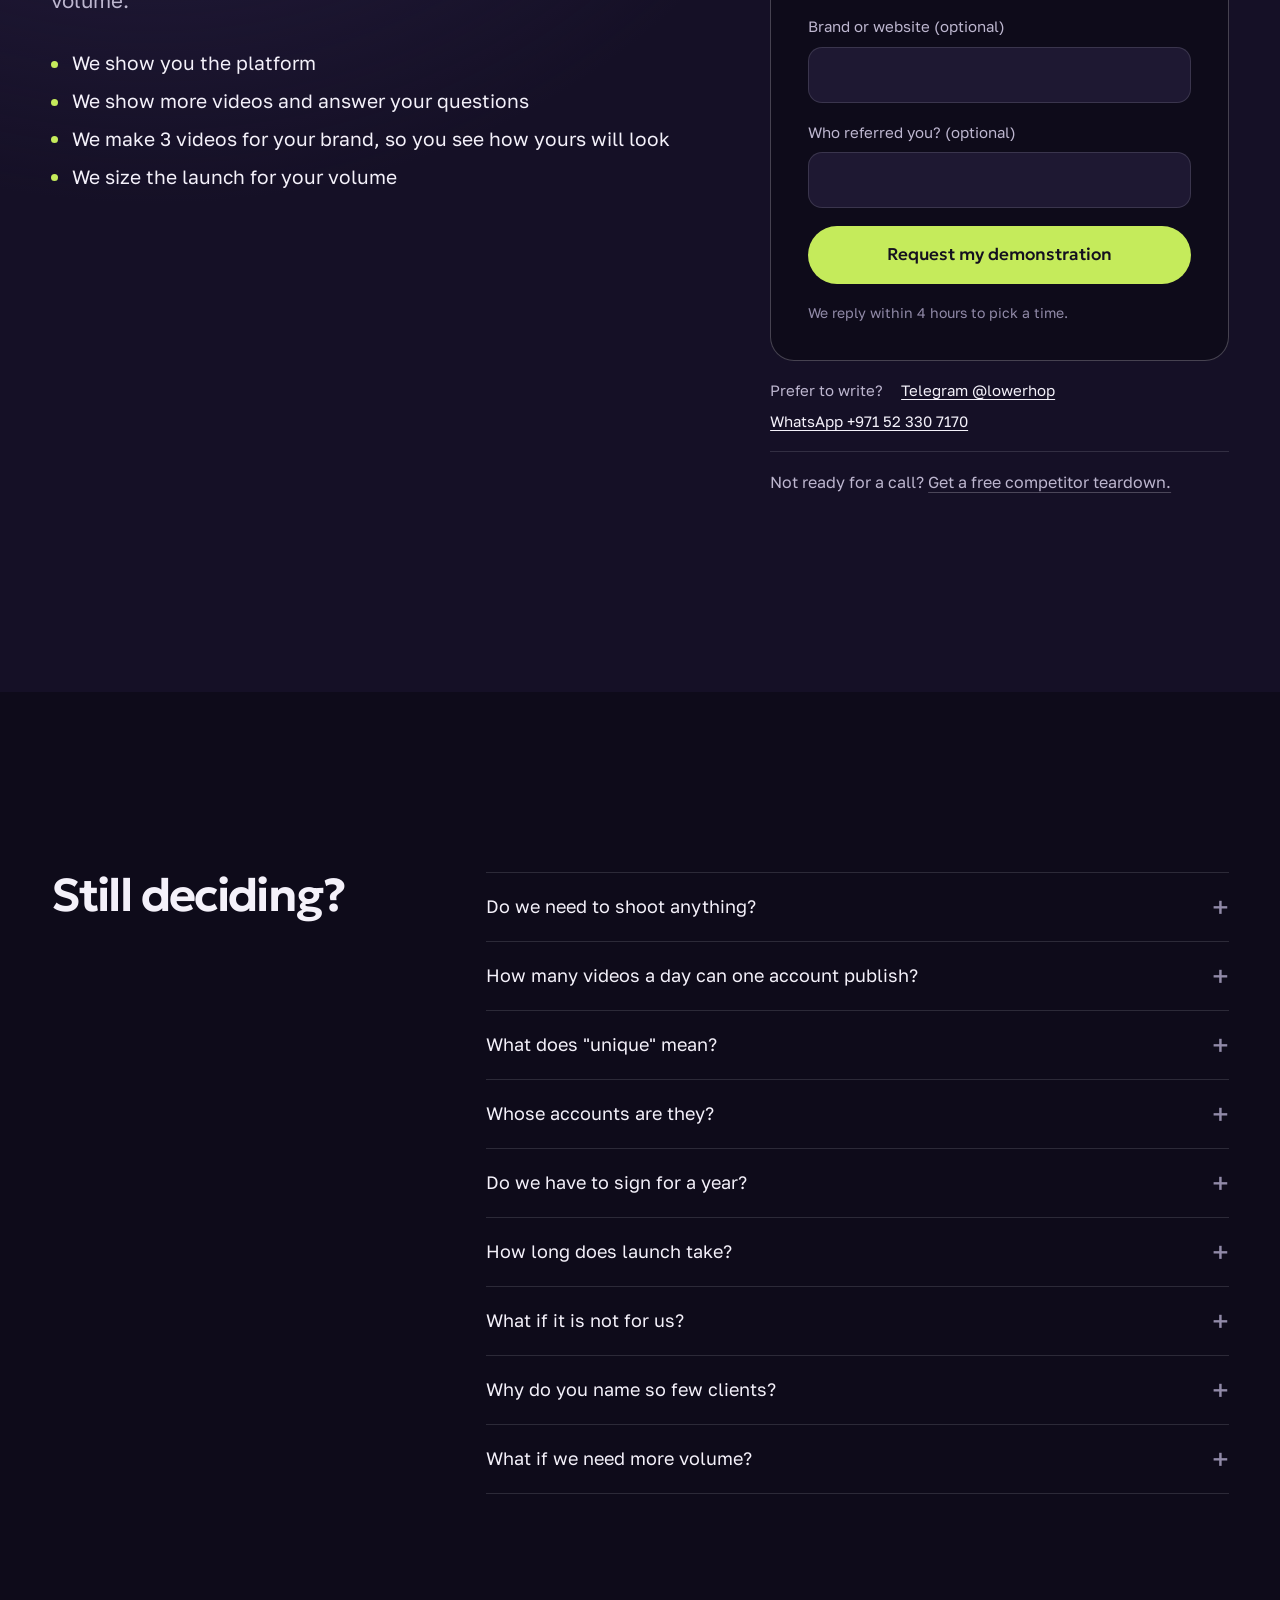
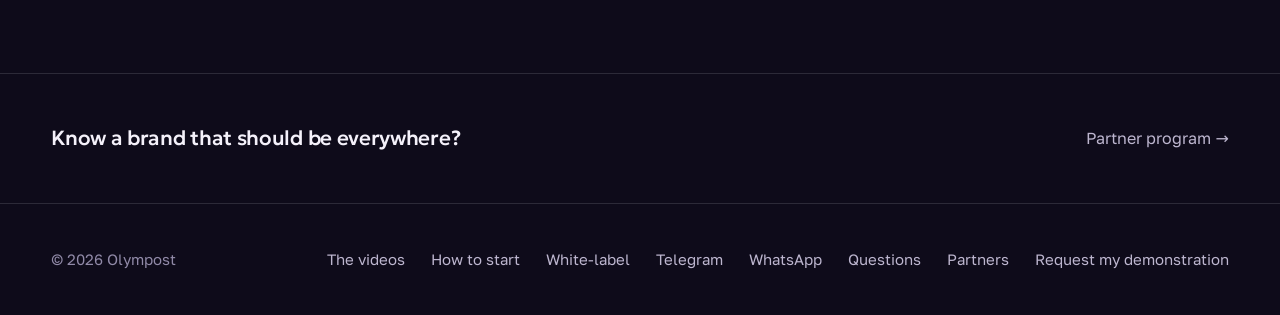
==== commit e088ad83: "Remove big numbers block" ====
--- a/index.html
+++ b/index.html
@@ -129,32 +129,9 @@
 <!-- 3. SCALE -->
 <section class="sec sec-mid" id="results" aria-labelledby="h-res">
   <div class="wrap">
-    <h2 id="h-res" class="rv" data-t="r0">Already running.</h2>
-    <p class="lead rv" data-t="r0b">Past projects, other formats. We do not forecast your numbers: you test on your own product first.</p>
-    <div class="nums">
-      <div class="rv">
-        <div class="num-big" data-count="100" data-suf="M" data-suf-ru=" млн">100M</div>
-        <div class="num-label" data-t="r1">views a month</div>
-        <p class="num-text" data-t="r2"><b>Evan Luthra.</b> Old videos, cut into shorts. 20,000 clips a month, 540,000 clicks into his funnel.</p>
-      </div>
-      <div class="rv">
-        <div class="num-big" data-count="400000">400,000</div>
-        <div class="num-label" data-t="r3">installs</div>
-        <p class="num-text" data-t="r4"><b>XPLabs.</b> Gameplay clips, measured in installs and wallets. 170,000 connected wallets, 80M views, 1.2M clicks.</p>
-      </div>
-      <div class="rv">
-        <div class="num-big" data-count="10" data-suf="M" data-suf-ru=" млн">10M</div>
-        <div class="num-label" data-t="r7">views a month on AI avatars</div>
-        <p class="num-text" data-t="r8"><b>City and regional brands.</b> AI avatars. Script, edit, post on VK, Telegram and YouTube. 1,000+ videos a month.</p>
-      </div>
-      <div class="rv">
-        <div class="num-big" data-count="1400" data-suf="+" data-suf-ru="+">1,400+</div>
-        <div class="num-label" data-t="r5">accounts live</div>
-        <p class="num-text" data-t="r6">Across the whole Olympost network, on Instagram, TikTok and YouTube.</p>
-      </div>
-    </div>
+    <h2 id="h-res" class="rv" data-t="r0">Who we have worked with.</h2>
     <table class="pay clients rv">
-      <thead><tr><th data-t="wk1">Who we worked with</th><th data-t="wk2">Industry</th><th data-t="wk3">Format</th></tr></thead>
+      <thead><tr><th data-t="wk1">Client</th><th data-t="wk2">Industry</th><th data-t="wk3">Format</th></tr></thead>
       <tbody>
         <tr><td>Evan Luthra</td><td data-t="wk4">Creator</td><td data-t="wk5">Shorts cut from old videos</td></tr>
         <tr><td>XPLabs</td><td data-t="wk6">Games</td><td data-t="wk7">Gameplay clips</td></tr>
@@ -378,7 +355,7 @@
 
 <div class="mbar"><a class="btn" href="#book" data-t="cta4">Book a 25-minute demo</a></div>
 
-<script type="application/json" id="i18n-ru">{"title":"Olympost. Ваш бренд уже везде.","p":{"b6":"+7 900 123 45 67, @username"},"t":{"skip":"К содержанию","n1":"Видео","n2":"Как это работает","n3":"Как начать","n4":"Вопросы","cta":"Записаться на демо","h1":"<em>Своя сеть в Instagram.<\/em><br>Без съёмок. Без найма.","h2":"Платформа создаёт вашего AI-персонажа, генерирует Reels и каждый день публикует их в 50–250 аккаунтах. Она анализирует каждое опубликованное видео и улучшает следующее. Запуск за 3–7 дней.","cta2":"Записаться на демо, 25 минут","h3":"Работали с Evan Luthra, XPLabs, городскими и региональными брендами","v1":"Этого никто не снимал.","v2":"Ни камеры. Ни блогера. Ни съёмки. Каждое видео здесь создано AI на платформе. На любом языке, от 4 до 60 секунд.","f1":"На ходу","f2":"На камеру","f3":"В машине","f4":"На камеру","f5":"Продукт в руке","f6":"На ходу","f7":"На улице","f8":"Ответ на комментарий","r0":"Уже работает.","r1":"просмотров в месяц","r2":"<b>Evan Luthra.<\/b> Старые видео, нарезанные на шортсы. 20 000 клипов в месяц, 540 000 переходов в его воронку.","r3":"установок","r4":"<b>XPLabs.<\/b> Клипы из геймплея, считали установки и кошельки. 170 000 подключённых кошельков, 80 млн просмотров, 1,2 млн кликов.","r5":"аккаунтов в работе","r6":"Во всей сети Olympost: в Instagram, TikTok и YouTube.","w1":"Ваша сеть, пока вы спите.","w2":"Каждая карточка — Instagram-аккаунт. Видео создаётся, выходит, начинается следующее. Вы утверждаете каждое или включаете автопилот.","w3":"видео опубликовано сегодня","w4":"создаётся сейчас","w5":"Пример кабинета, ускорено","c0":"Все остальные ещё согласуют съёмку.","c1":"Как у всех","c2":"Новый монтажёр","c3":"Блогер на каждый бриф","c4":"Съёмка по графику","c5":"Простои","c6":"Как у вас","c7":"Один бриф.","c8":"Фото или видео, образец голоса, описание продукта, гео, языки и стоп-слова. Больше от вас ничего не нужно.","m0":"Дальше всё работает без вас.","m1":"Ваш AI-персонаж","m2":"Внешность, голос, языки и стиль, а для каждого аккаунта и ниши своя персона.","m3":"Разбирает конкурентов на части","m4":"аккаунтов конкурентов в вашей нише. У каждого разбираем хук, подачу и темп монтажа.","m5":"Публикует каждый день","m6":"Сценарии, видео и публикации идут ежедневно. Утверждайте каждое видео до выхода или включите полный автопилот.","m7":"Саму платформу покажем на созвоне.","cta3":"Записаться на демо, 25 минут","k0":"Три страха. Три ответа.","k1":"Аккаунты ограничивают.","k2":"<b>Если платформа ограничила аккаунт по техническим причинам, мы его заменим. Это записано в договоре.<\/b> Система учится на каждом ограничении, чтобы ошибка не повторялась. Правила соцсетей мы не отменяем: контент, который их нарушает, ограничат на любой платформе.","k3":"Оплата за год вперёд.","k4":"<b>Начинать с года не нужно.<\/b> Сначала вы видите 3 видео под ваш бренд, потом начинаете с одного месяца. Полный возврат в течение 14 дней.","k5":"Это будет выглядеть фальшиво.","k6":"<b>Восемь вы уже видели.<\/b> После созвона сделаем 3 видео под ваш бренд, и вы увидите, как это будет выглядеть, до оплаты. После запуска утверждайте каждое видео вручную или включите автопилот, режим меняется в любой момент.","a0":"Продавайте как своё.","a1":"Пользуйтесь нашим софтом напрямую и продавайте его под своим брендом: ваш логотип, ваш домен, ваши клиенты. Нас никто не увидит.","a2":"Два варианта работы:","a3":"Все подробности на созвоне.","p0":"Как мы начинаем.","p9":"От 1 000 видео в месяц для вашего продукта. Вы платите, остальное делаем мы.","b0":"Закрытая демонстрация.","b1":"25 минут с командой. После них у вас есть расчёт запуска под ваш объём.","b2":"Покажем платформу","b3":"Покажем ещё видео и ответим на вопросы","b4":"Рассчитаем запуск под ваш объём","b5":"WhatsApp или Telegram для приглашения","b7":"Укажите номер WhatsApp с кодом страны или @username в Telegram.","b8":"Рабочая почта","b9":"Укажите почту вида name@company.com.","b10":"Запросить демонстрацию","b11":"Ответим в течение 4 часов, чтобы выбрать время.","t0":"Пока не готовы к созвону? <u>Получите бесплатный разбор конкурента.<\/u>","t1":"Пришлите один аккаунт конкурента. В ответ получите PDF: 10 форматов, которые уже сработали в вашей нише, с разбором хука, структуры и темпа.","t2":"Конкурент в Instagram","t3":"Укажите один аккаунт Instagram, например @competitor.","t4":"Рабочая почта","t5":"Укажите почту вида name@company.com.","t6":"Прислать разбор","qr0":"А если нам не подойдёт?","qr1":"У вас 14 дней после оплаты, чтобы попросить полный возврат.","q0":"Ещё думаете?","q1":"Нужно ли что-то снимать?","q2":"Нет. Один раз вы присылаете фото или видео, образец голоса, описание продукта, гео, языки и стоп-слова. Персонаж и все видео дальше создаются на платформе.","q3":"Сколько видео в день может публиковать один аккаунт?","q4":"Сколько вам нужно. Мы рекомендуем 1–3 видео в день на аккаунт, чтобы аккаунты были в безопасности. Число аккаунтов не ограничено.","q5":"Что значит «уникальное» видео?","q6":"Уникальное видео генерируется с нуля, а затем перемонтируется в варианты для разных аккаунтов. Сколько из ваших видео будут уникальными, решаем на созвоне.","q9":"Что, если нужен больший объём?","q10":"Потолка нет. Добавляем аккаунты и видео по мере роста, договариваемся на созвоне.","s1":"Знаете бренд, который должен быть везде?","s2":"Партнёрская программа →","n1b":"Видео","n3b":"Как начать","n6":"White-label","n4b":"Вопросы","n5b":"Партнёрам","n7":"Запросить демонстрацию","cta4":"Записаться на демо, 25 минут","r7":"просмотров в месяц на AI-аватарах","r8":"<b>Городские и региональные бренды.<\/b> AI-аватары. Сценарий, монтаж, публикация в VK, Telegram и YouTube. 1 000+ видео в месяц.","a5":"Обсудить white-label","hq4":"Сначала 3 видео под ваш бренд. Потом старт с одного месяца. Полный возврат в течение 14 дней.","fw0":"Кому это нужно.","fw1":"E-commerce и DTC","fw2":"Reels-трафик на продукт каждый день без единой съёмки.","fw3":"Эксперты и инфопродукты","fw4":"Персонаж публикуется каждый день, вы не в кадре.","fw5":"Агентства и SMM-студии","fw6":"Reels для каждого клиента без найма монтажёра.","fw7":"Перформанс-команды","fw8":"Креативы сразу на десятках аккаунтов.","r0b":"Прошлые проекты, другие форматы. Ваши цифры мы не прогнозируем: сначала проверяете на своём продукте.","b12":"Бренд или сайт (необязательно)","b13":"Кто порекомендовал? (необязательно)","e0":"Почему сеть, а не команда.","e1":"Без команды.","e2":"Некого нанимать, учить и заменять. Нет больничных, увольнений и сорванных сроков. Платформа публикует каждый день, без выходных.","e3":"Один уровень каждый день.","e4":"Перед публикацией софт проверяет каждое видео на запреты политики Meta и на то, чему он обучен. Вы можете утверждать каждое видео сами или включить полный автомат.","e5":"Учится на каждом видео.","e6":"Платформа анализирует каждое опубликованное видео и использует это при следующей генерации. 50–250 аккаунтов — это десятки и сотни тестов в день, вручную команда столько не проведёт. Она же находит причину каждого ограничения и меняет поведение остальных аккаунтов.","fw9":"Подкасты и авторы","fw10":"Выпуски нарезаются на клипы и публикуются автоматически, по тем же тарифам.","fw11":"Игры","fw12":"Клипы из геймплея на аккаунтах, с замером установок.","qn0":"Почему вы называете так мало клиентов?","qn1":"Мы не можем раскрывать всех, с кем работаем. На этой странице те имена, которые можно назвать. На созвоне спросите, что можем показать по вашей нише.","e7":"Шанс быть везде.","e8":"Ваш бренд выходит на 50–250 аккаунтах каждый день. Конкурент, который публикует ежедневно, всё равно ведёт один аккаунт. Это возможность быстро вырасти, а не обещание просмотров.","pr8":"Записаться на созвон, 25 минут","qp0":"Нужно подписываться на год?","qp1":"Нет. Можно начать с одного месяца, а 3 видео под ваш бренд вы увидите до оплаты.","ql0":"Сколько занимает запуск?","ql1":"3–7 дней. За это время настраиваем аккаунты, персонажа и контент-план.","fw13":"iGaming","fw14":"Постоянный объём креативов на многих аккаунтах, на любом языке и гео.","b14":"Сделаем 3 видео под ваш бренд, чтобы вы увидели, как это будет выглядеть","qa0":"Чьи это аккаунты?","qa1":"Аккаунты создаём и ведём мы, на своих телефонах: вам ничего не нужно покупать и настраивать. Если аккаунт заблокируют, сразу заменим. Если уходите, передаём аккаунты вам.","st1":"1. Созвон","st2":"25 минут: ваш продукт, гео и нужный объём.","st3":"2. 3 видео под ваш бренд","st4":"Делаем после созвона, чтобы вы увидели, как это будет выглядеть, до оплаты.","st5":"3. Запуск за 3–7 дней","st6":"Аккаунты на реальных телефонах, контент-план и ежедневные публикации. Всё на нас.","st7":"4. Вы только смотрите","st8":"Все видео и все цифры в вашем кабинете. Ваше время не нужно.","st9":"Цена зависит от объёма, называем её на созвоне. Полный возврат в течение 14 дней.","ct0":"Удобнее написать?","a6":"<b>Процент с ваших продаж.<\/b> Без фиксированной платы: вы отдаёте нам процент от того, что продали.","a7":"<b>Фиксированная плата.<\/b> Без процента: всё, что продали, остаётся вам.","wk1":"С кем мы работали","wk2":"Отрасль","wk3":"Формат","wk4":"Автор","wk5":"Шортсы из старых видео","wk6":"Игры","wk7":"Клипы из геймплея","wk8":"Городские и региональные бренды","wk9":"Локальный бизнес","wk10":"AI-аватары","wk11":"Компании из iGaming","wk12":"Названия под NDA"}}</script>
+<script type="application/json" id="i18n-ru">{"title":"Olympost. Ваш бренд уже везде.","p":{"b6":"+7 900 123 45 67, @username"},"t":{"skip":"К содержанию","n1":"Видео","n2":"Как это работает","n3":"Как начать","n4":"Вопросы","cta":"Записаться на демо","h1":"<em>Своя сеть в Instagram.<\/em><br>Без съёмок. Без найма.","h2":"Платформа создаёт вашего AI-персонажа, генерирует Reels и каждый день публикует их в 50–250 аккаунтах. Она анализирует каждое опубликованное видео и улучшает следующее. Запуск за 3–7 дней.","cta2":"Записаться на демо, 25 минут","h3":"Работали с Evan Luthra, XPLabs, городскими и региональными брендами","v1":"Этого никто не снимал.","v2":"Ни камеры. Ни блогера. Ни съёмки. Каждое видео здесь создано AI на платформе. На любом языке, от 4 до 60 секунд.","f1":"На ходу","f2":"На камеру","f3":"В машине","f4":"На камеру","f5":"Продукт в руке","f6":"На ходу","f7":"На улице","f8":"Ответ на комментарий","r0":"С кем мы работали.","w1":"Ваша сеть, пока вы спите.","w2":"Каждая карточка — Instagram-аккаунт. Видео создаётся, выходит, начинается следующее. Вы утверждаете каждое или включаете автопилот.","w3":"видео опубликовано сегодня","w4":"создаётся сейчас","w5":"Пример кабинета, ускорено","c0":"Все остальные ещё согласуют съёмку.","c1":"Как у всех","c2":"Новый монтажёр","c3":"Блогер на каждый бриф","c4":"Съёмка по графику","c5":"Простои","c6":"Как у вас","c7":"Один бриф.","c8":"Фото или видео, образец голоса, описание продукта, гео, языки и стоп-слова. Больше от вас ничего не нужно.","m0":"Дальше всё работает без вас.","m1":"Ваш AI-персонаж","m2":"Внешность, голос, языки и стиль, а для каждого аккаунта и ниши своя персона.","m3":"Разбирает конкурентов на части","m4":"аккаунтов конкурентов в вашей нише. У каждого разбираем хук, подачу и темп монтажа.","m5":"Публикует каждый день","m6":"Сценарии, видео и публикации идут ежедневно. Утверждайте каждое видео до выхода или включите полный автопилот.","m7":"Саму платформу покажем на созвоне.","cta3":"Записаться на демо, 25 минут","k0":"Три страха. Три ответа.","k1":"Аккаунты ограничивают.","k2":"<b>Если платформа ограничила аккаунт по техническим причинам, мы его заменим. Это записано в договоре.<\/b> Система учится на каждом ограничении, чтобы ошибка не повторялась. Правила соцсетей мы не отменяем: контент, который их нарушает, ограничат на любой платформе.","k3":"Оплата за год вперёд.","k4":"<b>Начинать с года не нужно.<\/b> Сначала вы видите 3 видео под ваш бренд, потом начинаете с одного месяца. Полный возврат в течение 14 дней.","k5":"Это будет выглядеть фальшиво.","k6":"<b>Восемь вы уже видели.<\/b> После созвона сделаем 3 видео под ваш бренд, и вы увидите, как это будет выглядеть, до оплаты. После запуска утверждайте каждое видео вручную или включите автопилот, режим меняется в любой момент.","a0":"Продавайте как своё.","a1":"Пользуйтесь нашим софтом напрямую и продавайте его под своим брендом: ваш логотип, ваш домен, ваши клиенты. Нас никто не увидит.","a2":"Два варианта работы:","a3":"Все подробности на созвоне.","p0":"Как мы начинаем.","p9":"От 1 000 видео в месяц для вашего продукта. Вы платите, остальное делаем мы.","b0":"Закрытая демонстрация.","b1":"25 минут с командой. После них у вас есть расчёт запуска под ваш объём.","b2":"Покажем платформу","b3":"Покажем ещё видео и ответим на вопросы","b4":"Рассчитаем запуск под ваш объём","b5":"WhatsApp или Telegram для приглашения","b7":"Укажите номер WhatsApp с кодом страны или @username в Telegram.","b8":"Рабочая почта","b9":"Укажите почту вида name@company.com.","b10":"Запросить демонстрацию","b11":"Ответим в течение 4 часов, чтобы выбрать время.","t0":"Пока не готовы к созвону? <u>Получите бесплатный разбор конкурента.<\/u>","t1":"Пришлите один аккаунт конкурента. В ответ получите PDF: 10 форматов, которые уже сработали в вашей нише, с разбором хука, структуры и темпа.","t2":"Конкурент в Instagram","t3":"Укажите один аккаунт Instagram, например @competitor.","t4":"Рабочая почта","t5":"Укажите почту вида name@company.com.","t6":"Прислать разбор","qr0":"А если нам не подойдёт?","qr1":"У вас 14 дней после оплаты, чтобы попросить полный возврат.","q0":"Ещё думаете?","q1":"Нужно ли что-то снимать?","q2":"Нет. Один раз вы присылаете фото или видео, образец голоса, описание продукта, гео, языки и стоп-слова. Персонаж и все видео дальше создаются на платформе.","q3":"Сколько видео в день может публиковать один аккаунт?","q4":"Сколько вам нужно. Мы рекомендуем 1–3 видео в день на аккаунт, чтобы аккаунты были в безопасности. Число аккаунтов не ограничено.","q5":"Что значит «уникальное» видео?","q6":"Уникальное видео генерируется с нуля, а затем перемонтируется в варианты для разных аккаунтов. Сколько из ваших видео будут уникальными, решаем на созвоне.","q9":"Что, если нужен больший объём?","q10":"Потолка нет. Добавляем аккаунты и видео по мере роста, договариваемся на созвоне.","s1":"Знаете бренд, который должен быть везде?","s2":"Партнёрская программа →","n1b":"Видео","n3b":"Как начать","n6":"White-label","n4b":"Вопросы","n5b":"Партнёрам","n7":"Запросить демонстрацию","cta4":"Записаться на демо, 25 минут","a5":"Обсудить white-label","hq4":"Сначала 3 видео под ваш бренд. Потом старт с одного месяца. Полный возврат в течение 14 дней.","fw0":"Кому это нужно.","fw1":"E-commerce и DTC","fw2":"Reels-трафик на продукт каждый день без единой съёмки.","fw3":"Эксперты и инфопродукты","fw4":"Персонаж публикуется каждый день, вы не в кадре.","fw5":"Агентства и SMM-студии","fw6":"Reels для каждого клиента без найма монтажёра.","fw7":"Перформанс-команды","fw8":"Креативы сразу на десятках аккаунтов.","b12":"Бренд или сайт (необязательно)","b13":"Кто порекомендовал? (необязательно)","e0":"Почему сеть, а не команда.","e1":"Без команды.","e2":"Некого нанимать, учить и заменять. Нет больничных, увольнений и сорванных сроков. Платформа публикует каждый день, без выходных.","e3":"Один уровень каждый день.","e4":"Перед публикацией софт проверяет каждое видео на запреты политики Meta и на то, чему он обучен. Вы можете утверждать каждое видео сами или включить полный автомат.","e5":"Учится на каждом видео.","e6":"Платформа анализирует каждое опубликованное видео и использует это при следующей генерации. 50–250 аккаунтов — это десятки и сотни тестов в день, вручную команда столько не проведёт. Она же находит причину каждого ограничения и меняет поведение остальных аккаунтов.","fw9":"Подкасты и авторы","fw10":"Выпуски нарезаются на клипы и публикуются автоматически, по тем же тарифам.","fw11":"Игры","fw12":"Клипы из геймплея на аккаунтах, с замером установок.","qn0":"Почему вы называете так мало клиентов?","qn1":"Мы не можем раскрывать всех, с кем работаем. На этой странице те имена, которые можно назвать. На созвоне спросите, что можем показать по вашей нише.","e7":"Шанс быть везде.","e8":"Ваш бренд выходит на 50–250 аккаунтах каждый день. Конкурент, который публикует ежедневно, всё равно ведёт один аккаунт. Это возможность быстро вырасти, а не обещание просмотров.","pr8":"Записаться на созвон, 25 минут","qp0":"Нужно подписываться на год?","qp1":"Нет. Можно начать с одного месяца, а 3 видео под ваш бренд вы увидите до оплаты.","ql0":"Сколько занимает запуск?","ql1":"3–7 дней. За это время настраиваем аккаунты, персонажа и контент-план.","fw13":"iGaming","fw14":"Постоянный объём креативов на многих аккаунтах, на любом языке и гео.","b14":"Сделаем 3 видео под ваш бренд, чтобы вы увидели, как это будет выглядеть","qa0":"Чьи это аккаунты?","qa1":"Аккаунты создаём и ведём мы, на своих телефонах: вам ничего не нужно покупать и настраивать. Если аккаунт заблокируют, сразу заменим. Если уходите, передаём аккаунты вам.","st1":"1. Созвон","st2":"25 минут: ваш продукт, гео и нужный объём.","st3":"2. 3 видео под ваш бренд","st4":"Делаем после созвона, чтобы вы увидели, как это будет выглядеть, до оплаты.","st5":"3. Запуск за 3–7 дней","st6":"Аккаунты на реальных телефонах, контент-план и ежедневные публикации. Всё на нас.","st7":"4. Вы только смотрите","st8":"Все видео и все цифры в вашем кабинете. Ваше время не нужно.","st9":"Цена зависит от объёма, называем её на созвоне. Полный возврат в течение 14 дней.","ct0":"Удобнее написать?","a6":"<b>Процент с ваших продаж.<\/b> Без фиксированной платы: вы отдаёте нам процент от того, что продали.","a7":"<b>Фиксированная плата.<\/b> Без процента: всё, что продали, остаётся вам.","wk1":"Клиент","wk2":"Отрасль","wk3":"Формат","wk4":"Автор","wk5":"Шортсы из старых видео","wk6":"Игры","wk7":"Клипы из геймплея","wk8":"Городские и региональные бренды","wk9":"Локальный бизнес","wk10":"AI-аватары","wk11":"Компании из iGaming","wk12":"Названия под NDA"}}</script>
 <script src="assets/js/site.js"></script>
 <script async src="https://www.googletagmanager.com/gtag/js?id=G-6XCQYSRX3K"></script>
 <script>window.dataLayer=window.dataLayer||[];function gtag(){dataLayer.push(arguments);}gtag("js",new Date());gtag("config","G-6XCQYSRX3K");document.addEventListener("click",function(e){var a=e.target.closest&&e.target.closest("a");if(!a)return;if(a.href.indexOf("t.me/")>-1)gtag("event","contact_telegram",{link_url:a.href});if(a.href.indexOf("wa.me/")>-1)gtag("event","contact_whatsapp",{link_url:a.href});});</script>
